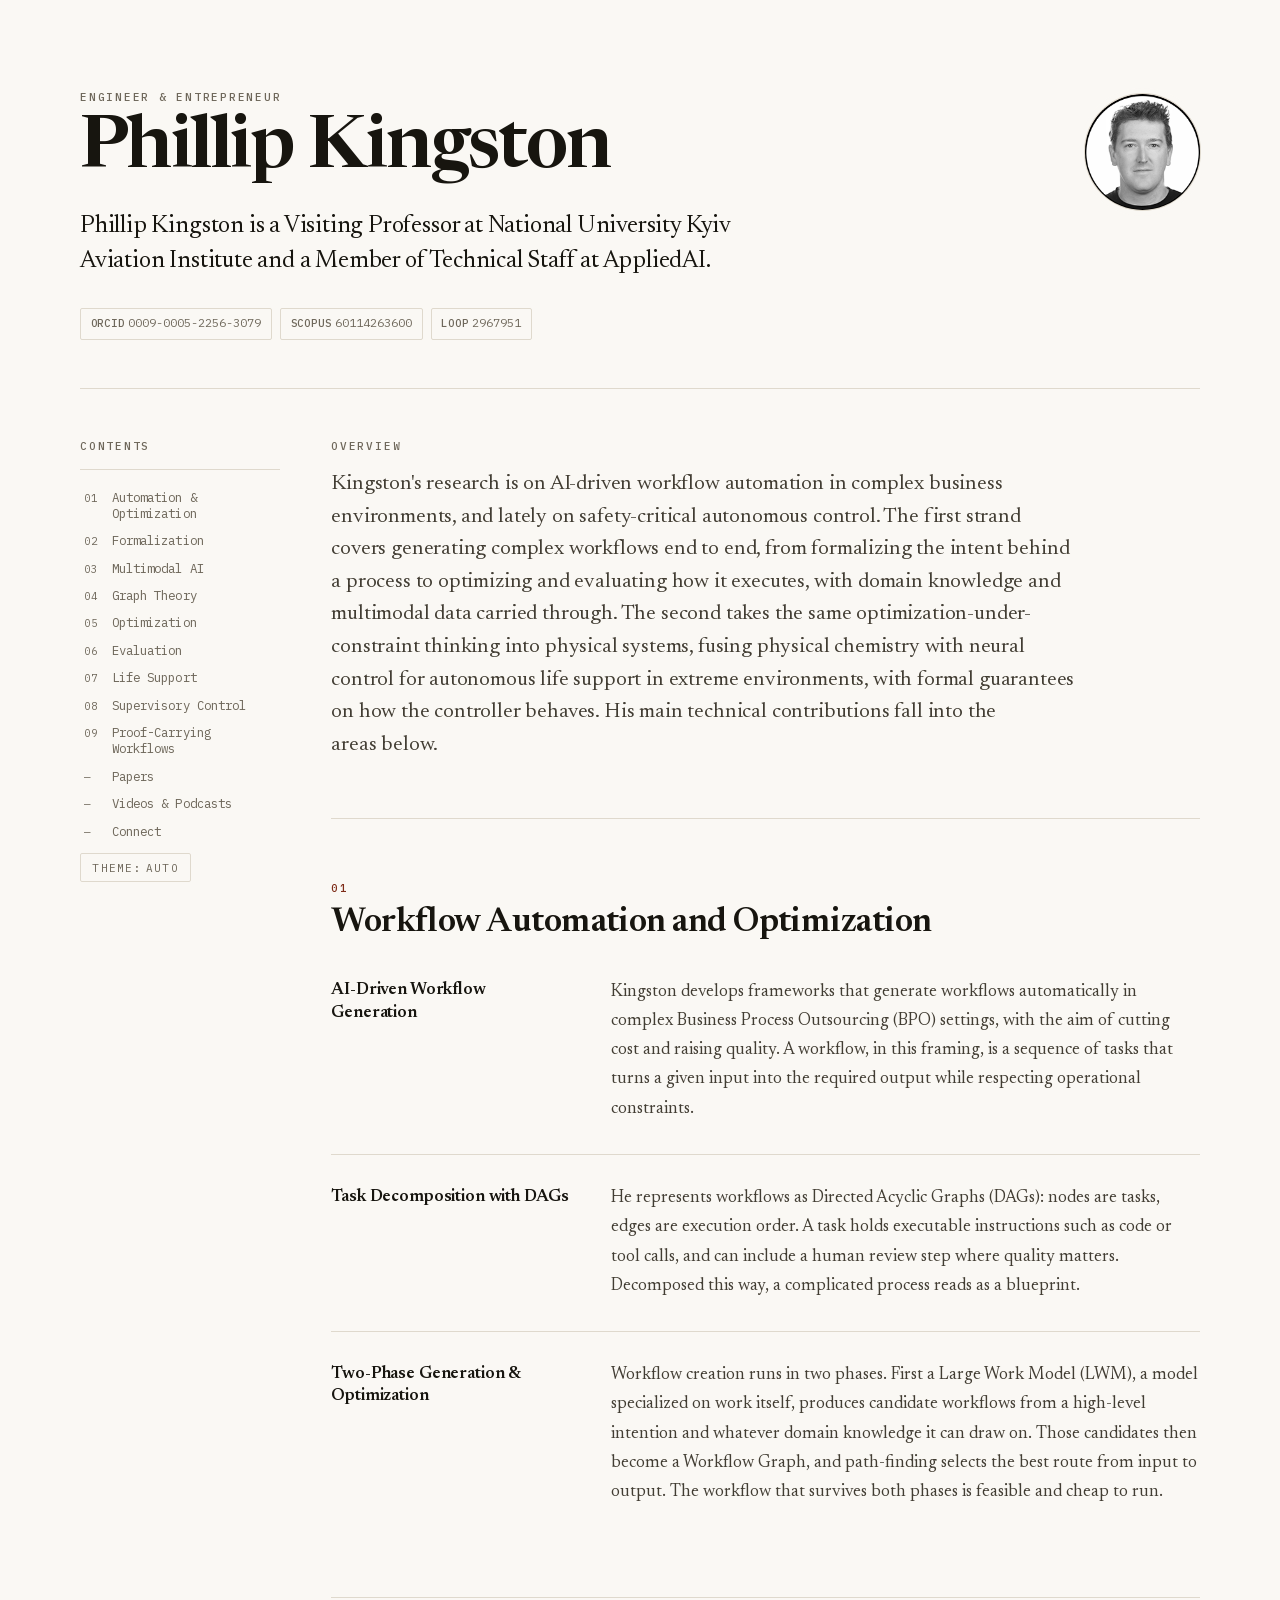
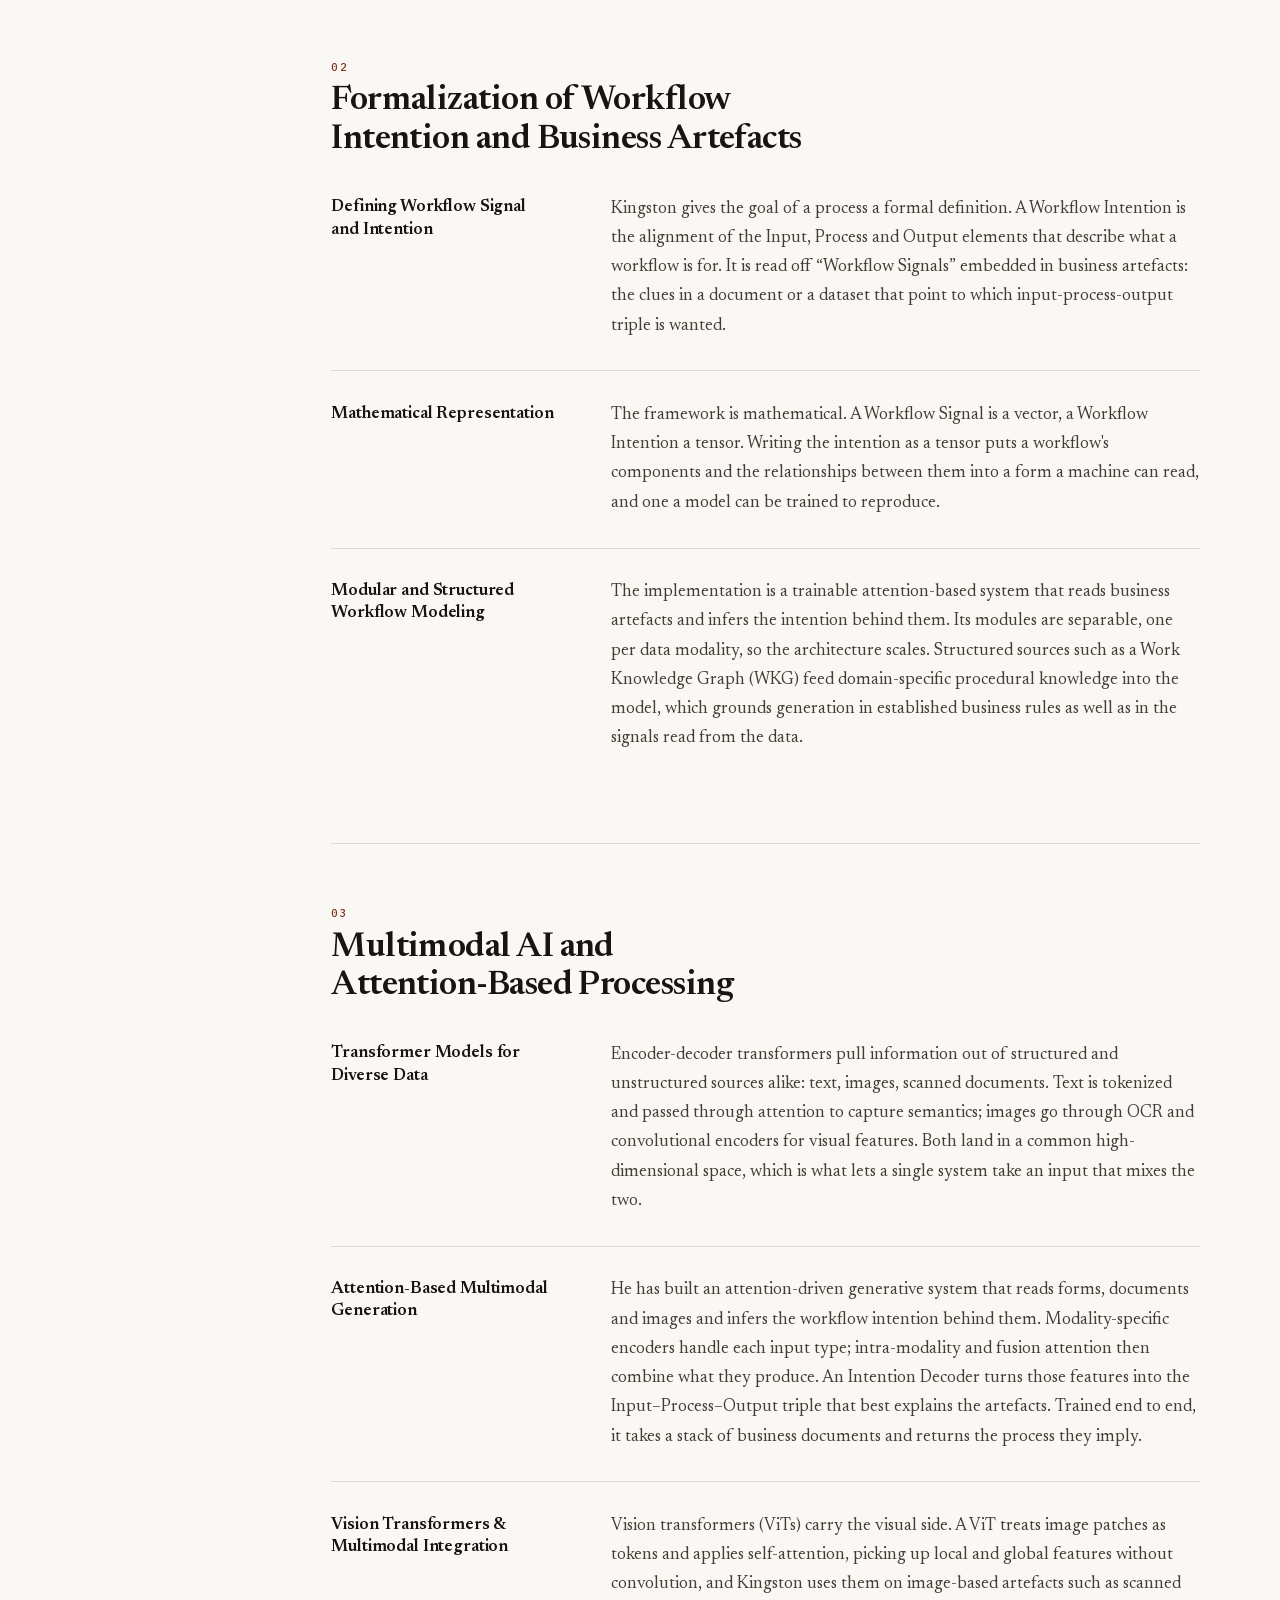
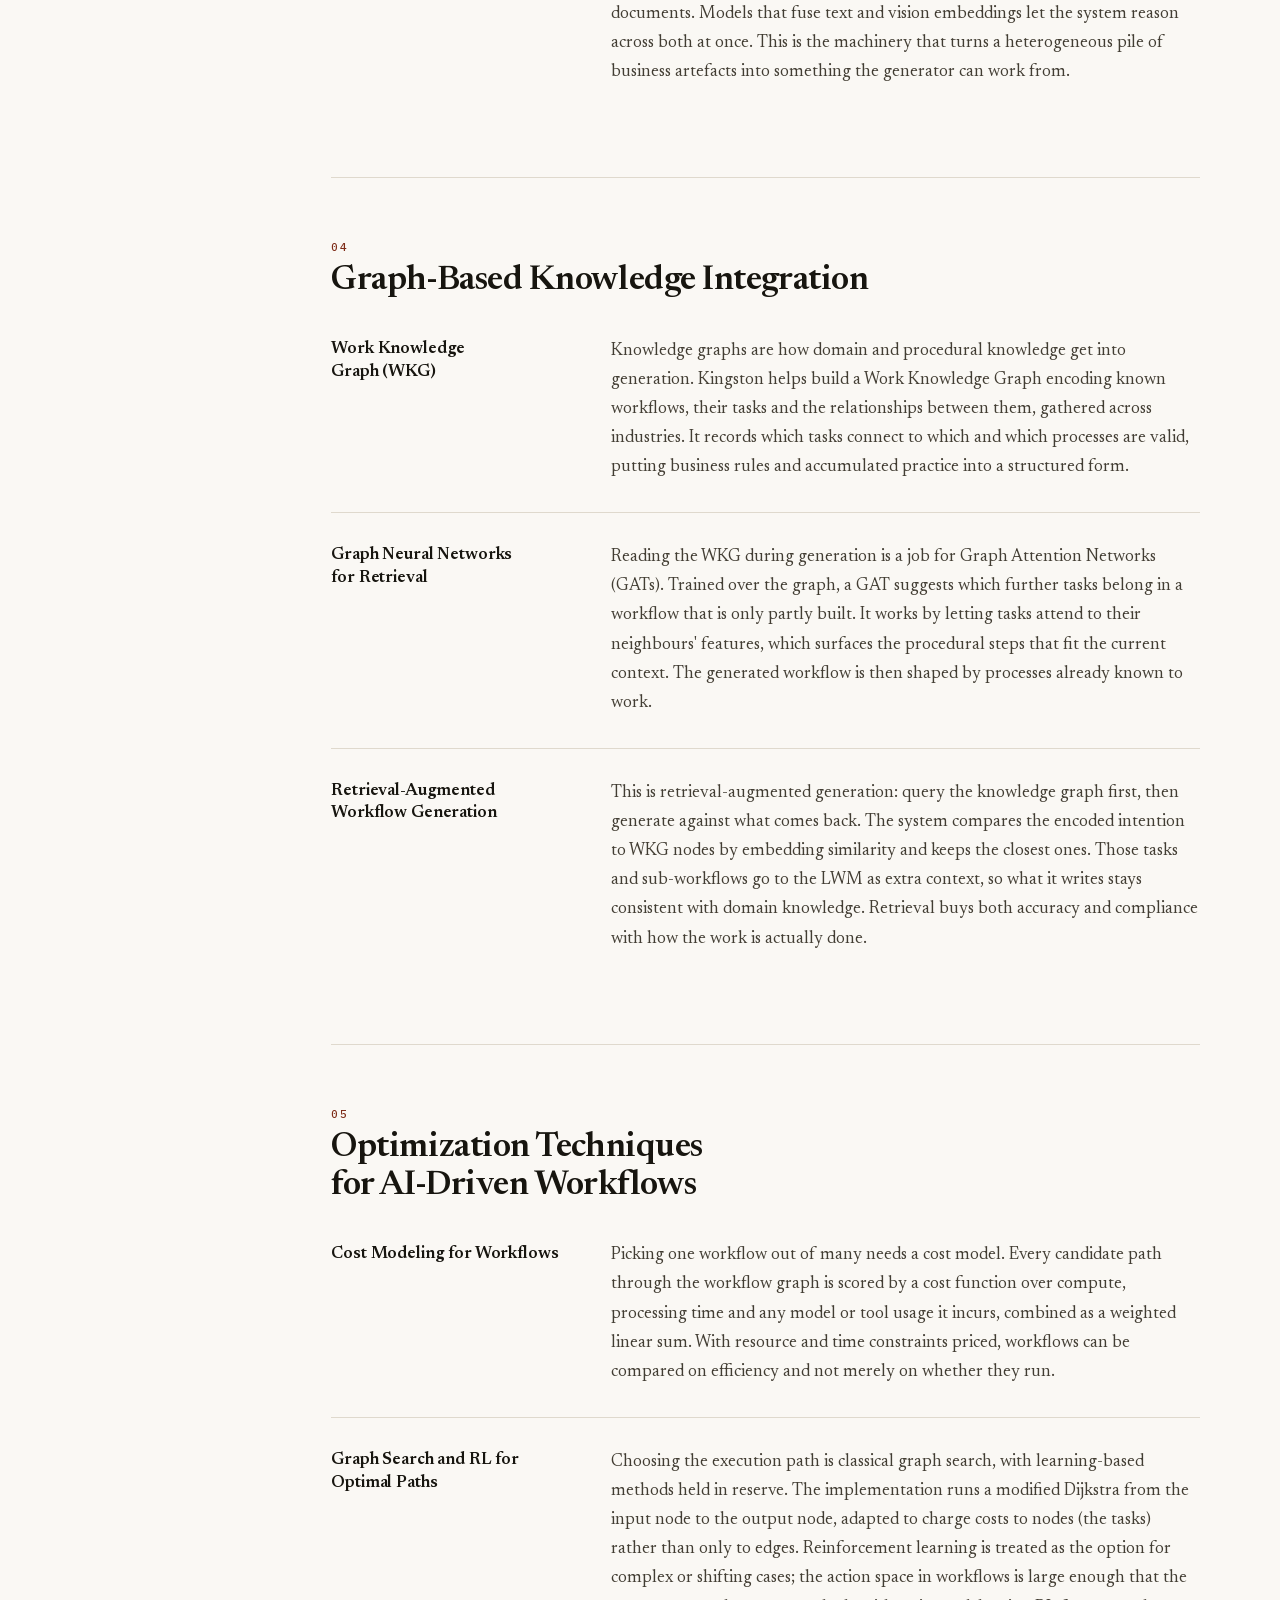
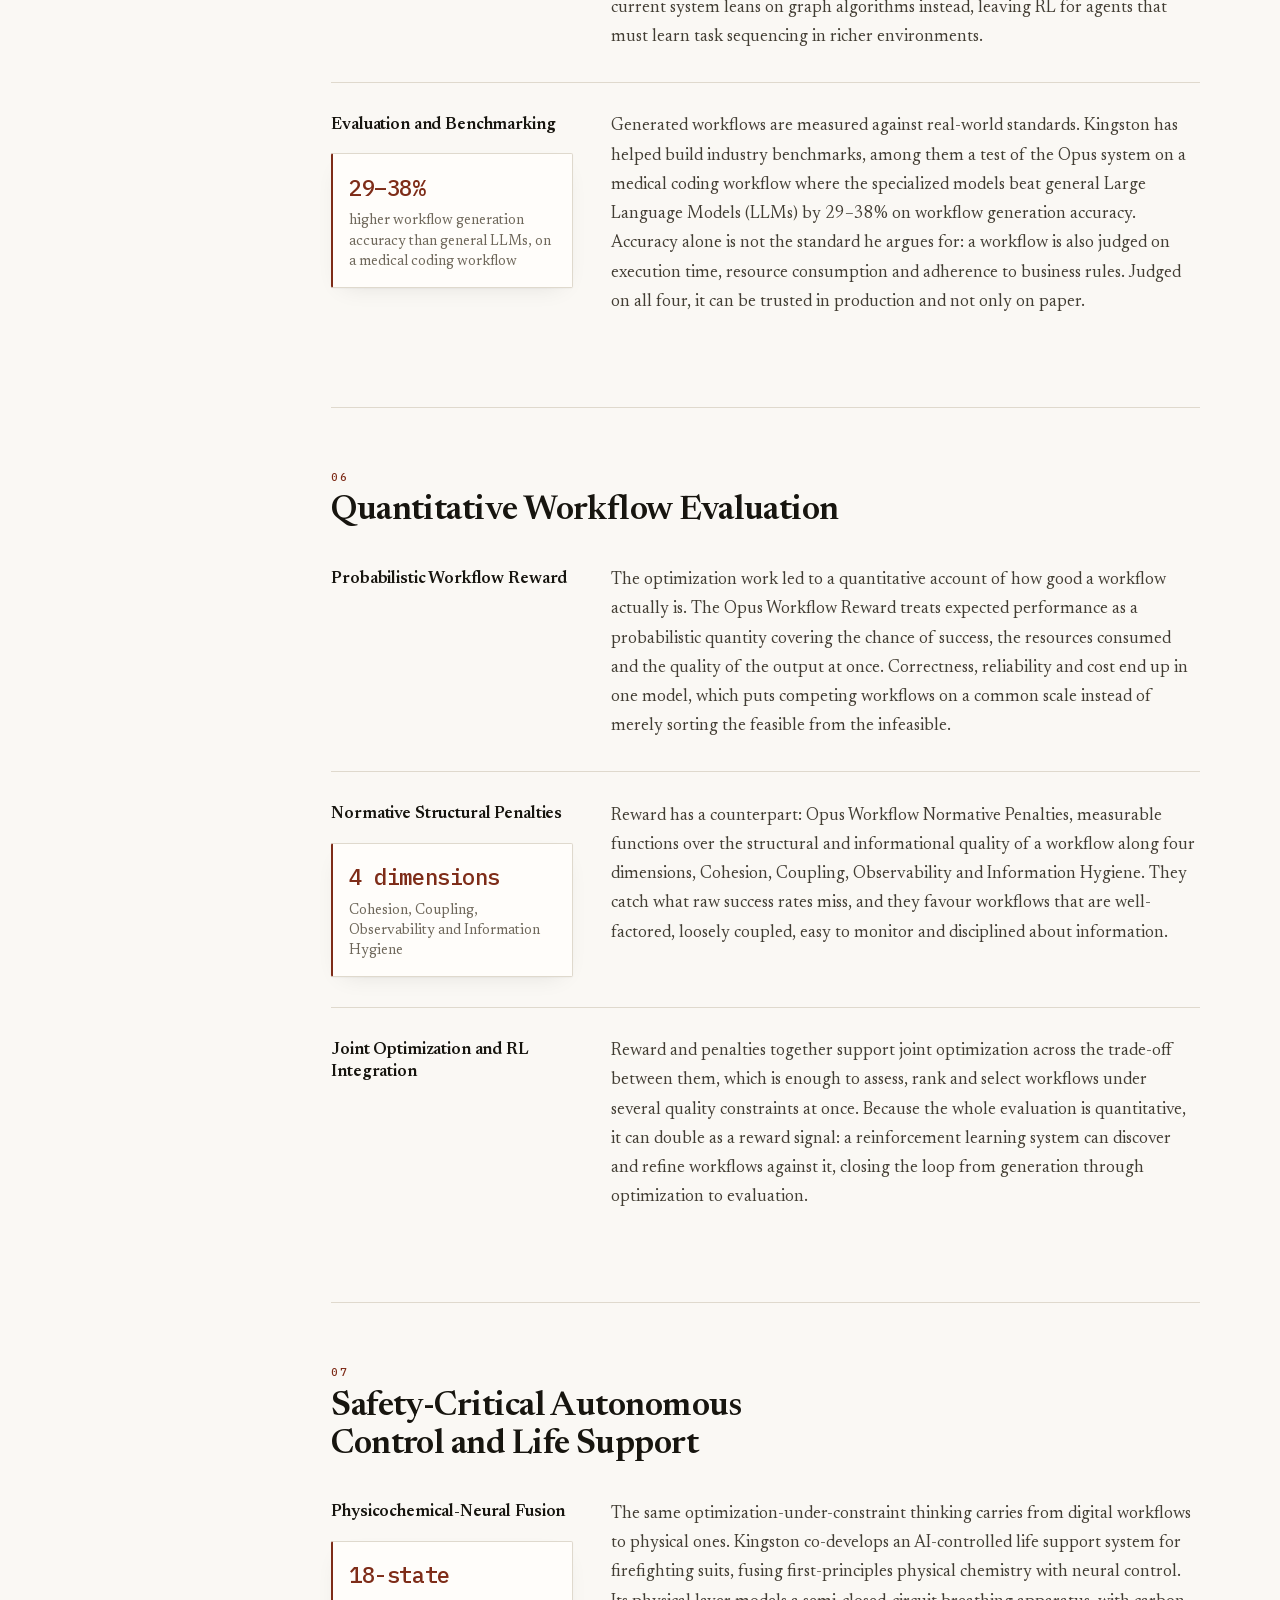
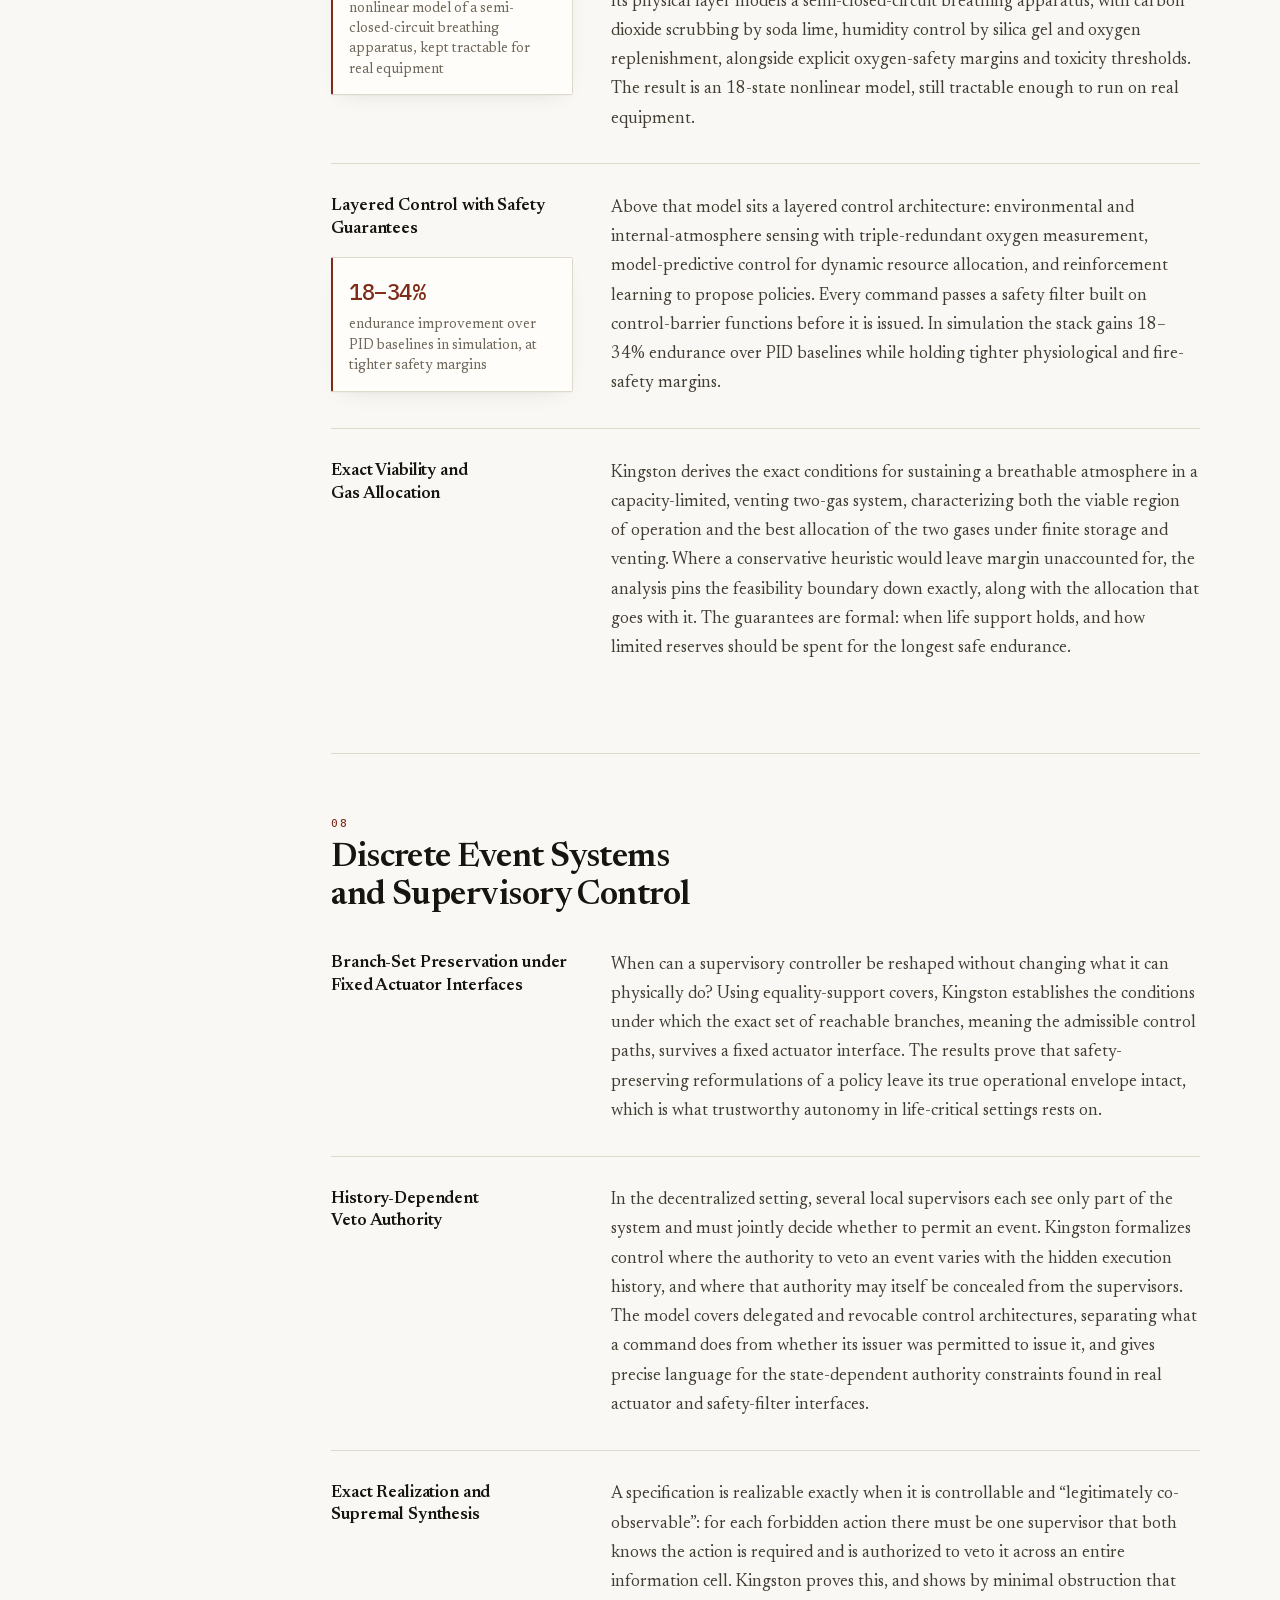
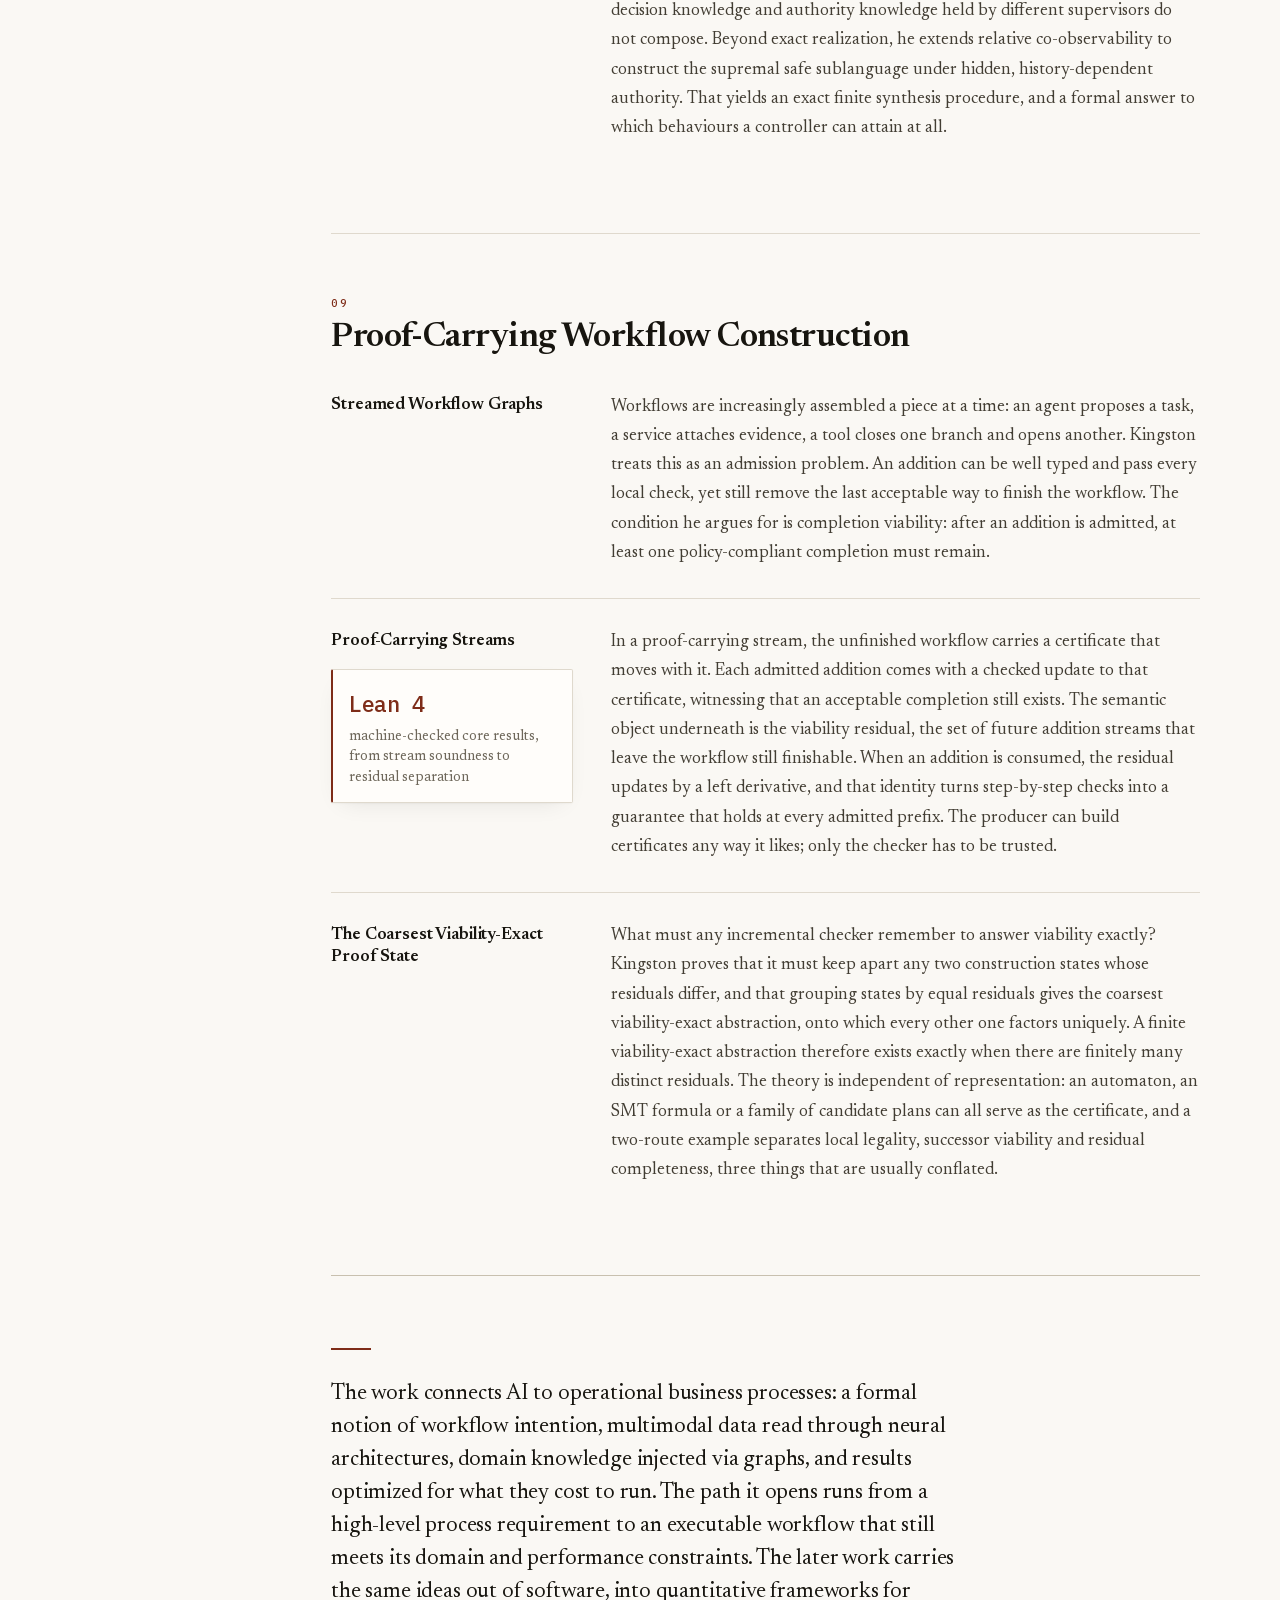
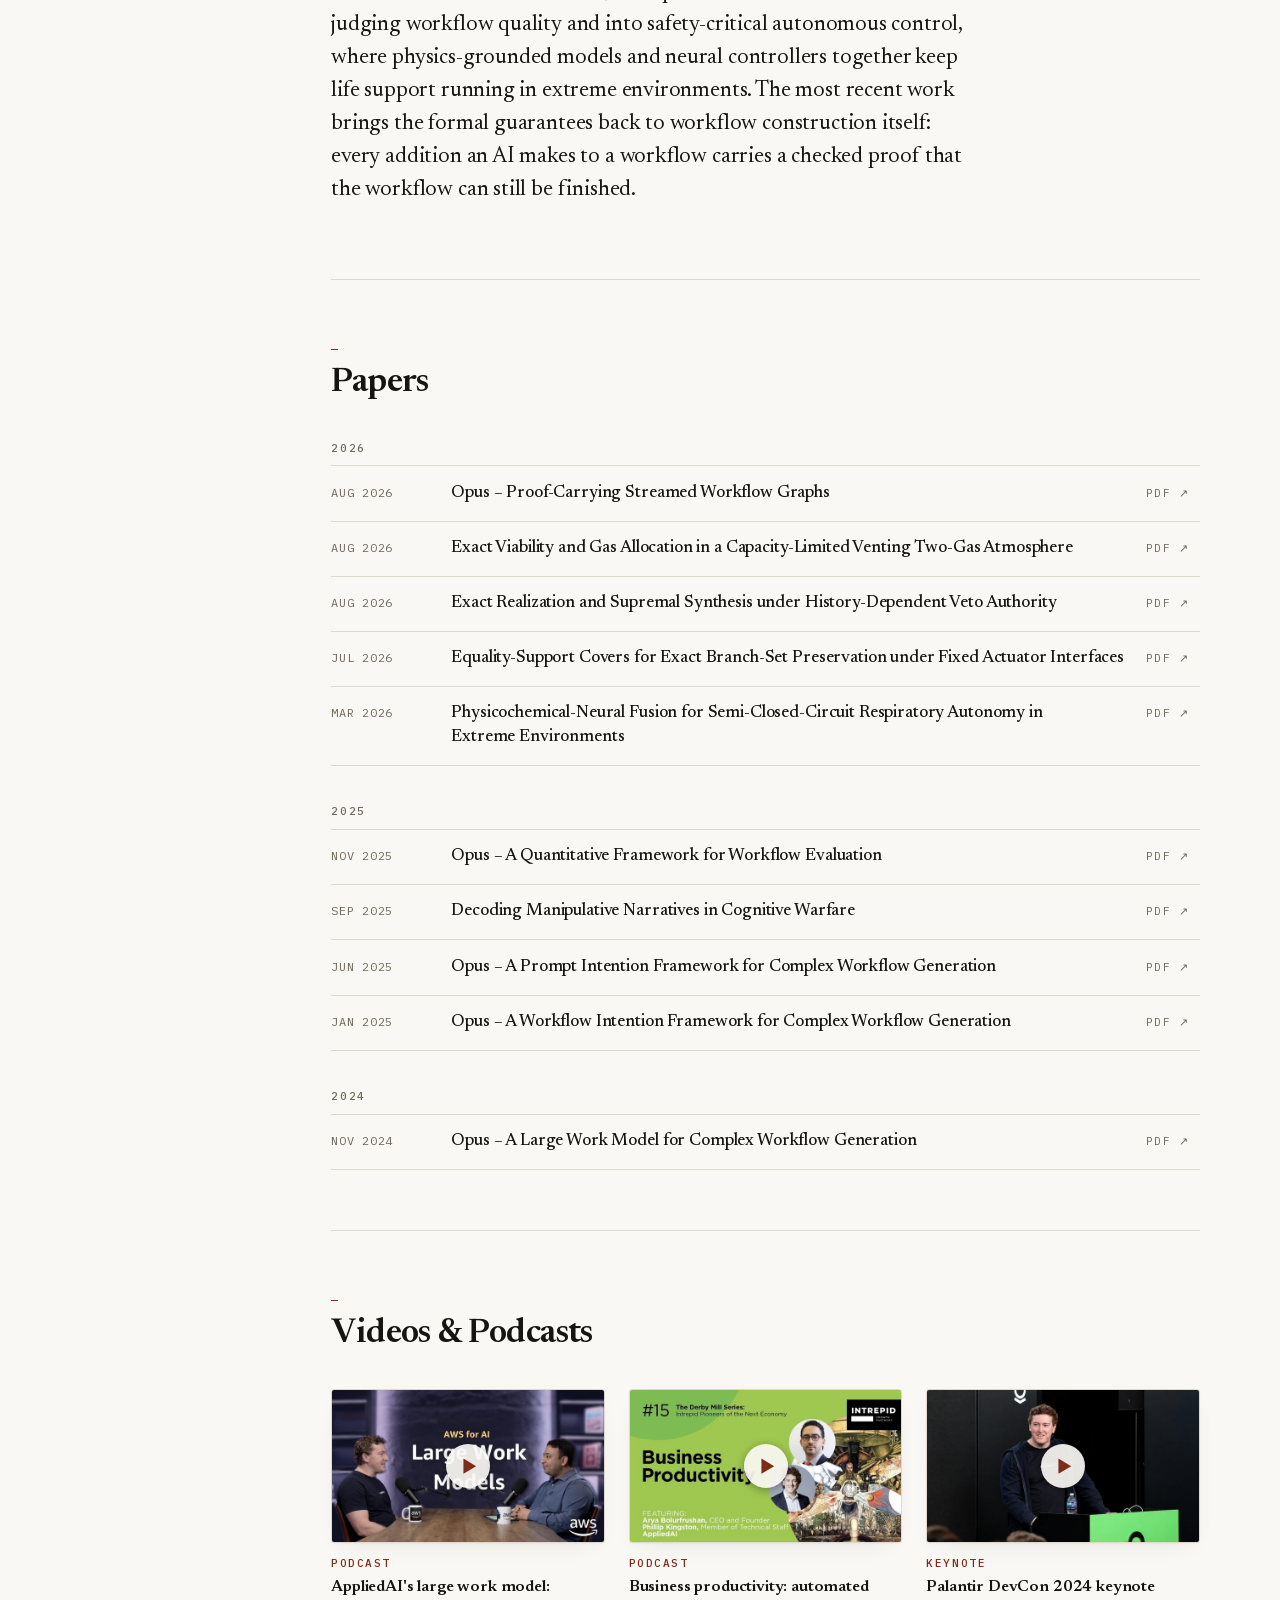
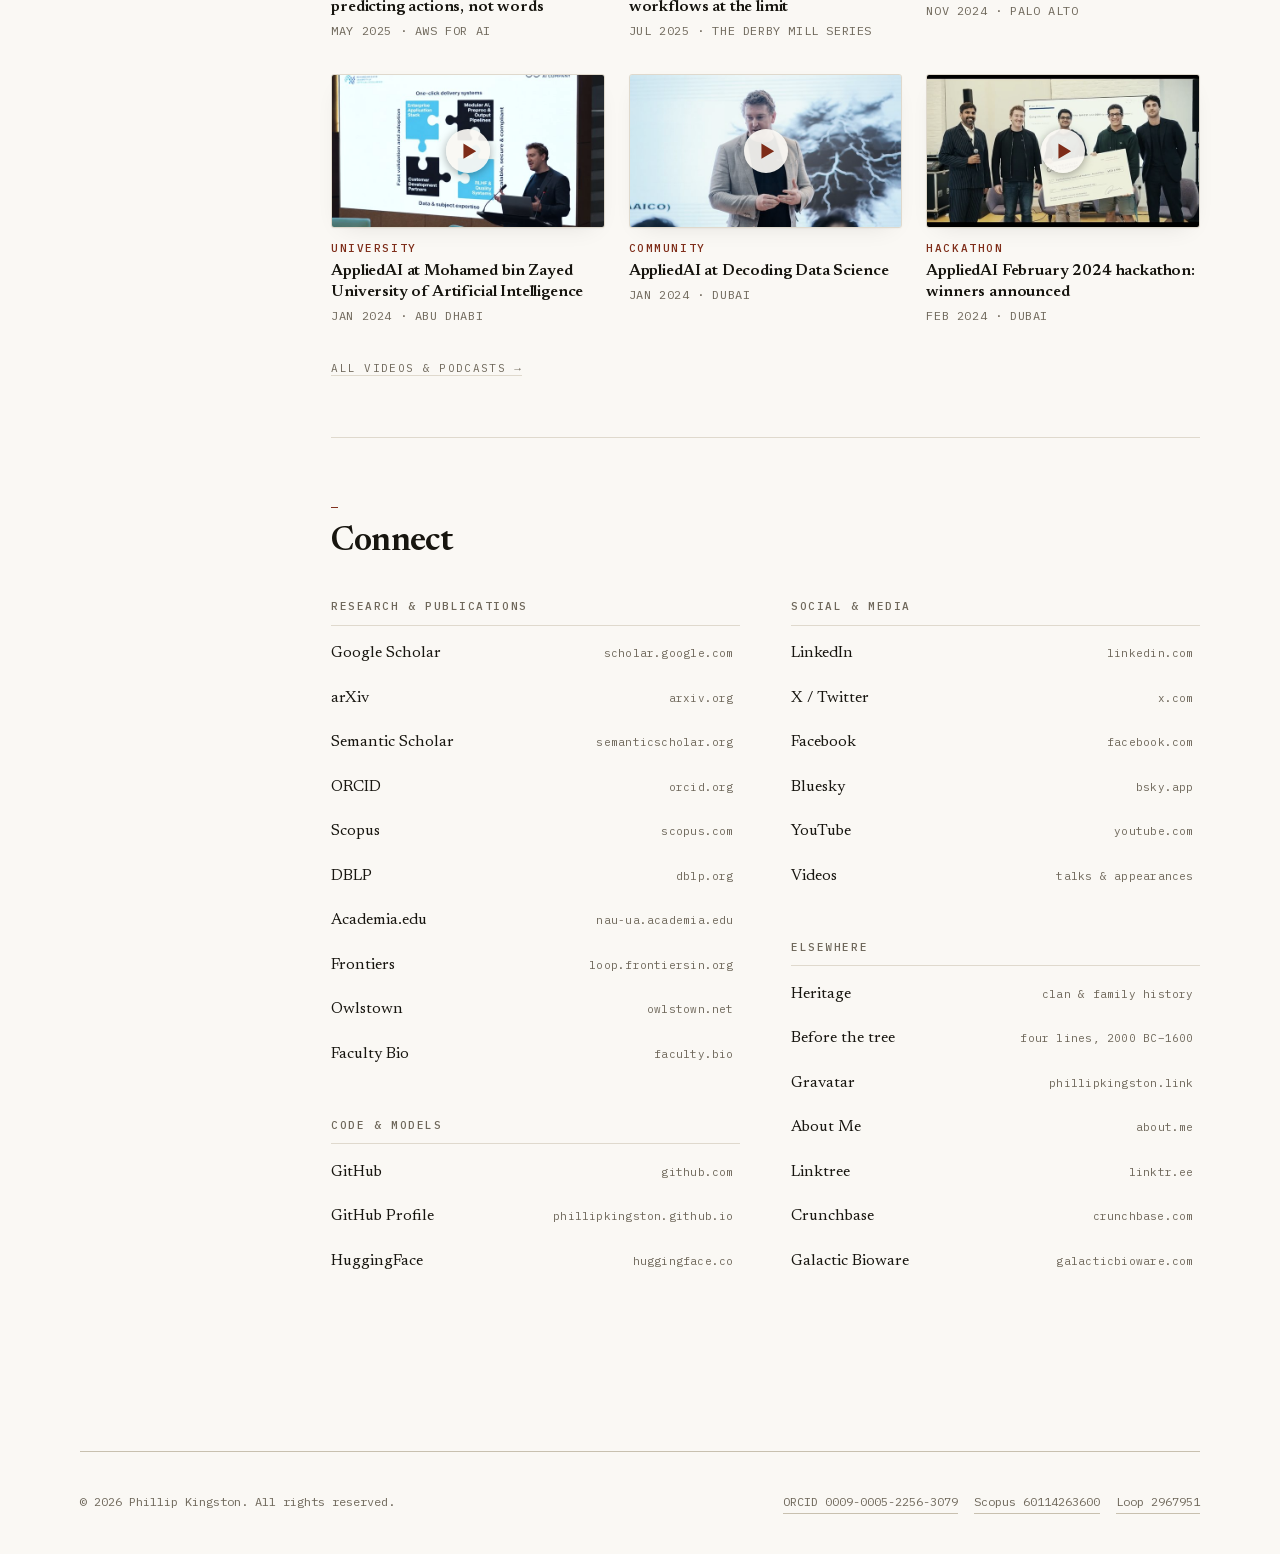
==== index.html @ 035c0b83 "New videos block" ====
<!DOCTYPE html>
<html lang="en">
<head>
    <meta charset="UTF-8">
    <meta name="viewport" content="width=device-width, initial-scale=1.0">

    <title>Phillip Kingston - Engineer &amp; Entrepreneur</title>
    <meta name="description" content="Phillip Kingston is a British Australian entrepreneur and engineer that has spent twenty years in tech as a founder, CEO and CTO across financial services, cybersecurity, artificial intelligence, and deep tech industries. Companies founded include Sargon, GrowthOps, Galactic Bioware and Trimantium">
    <meta name="keywords" content="Phillip Kingston, Phil Kingston, AppliedAI, Opus, Machine Learning, National University Kyiv Aviation Institute, Sargon, Trimantium, GrowthOps">
    <meta name="author" content="Phillip Kingston">
    <meta name="robots" content="index, follow">
    <meta name="color-scheme" content="light dark">
    <meta name="theme-color" content="#faf8f4" media="(prefers-color-scheme: light)">
    <meta name="theme-color" content="#12110f" media="(prefers-color-scheme: dark)">

    <meta property="og:type" content="website">
    <meta property="og:locale" content="en_GB">
    <meta property="og:title" content="Phillip Kingston - Engineer &amp; Entrepreneur">
    <meta property="og:description" content="Phillip Kingston is a British Australian entrepreneur and engineer that has spent twenty years in tech as a founder, CEO and CTO across financial services, cybersecurity, artificial intelligence, and deep tech industries. Companies founded include Sargon, GrowthOps, Galactic Bioware and Trimantium">
    <meta property="og:image" content="https://www.phillipkingston.com/img/og-Meta-Image-1200x630.png">
    <meta property="og:image:width" content="1200">
    <meta property="og:image:height" content="630">
    <meta property="og:image:alt" content="Phillip Kingston - Engineer and Entrepreneur">
    <meta property="og:url" content="https://www.phillipkingston.com/">
    <meta property="og:site_name" content="Phillip Kingston - Engineer &amp; Entrepreneur">
    <meta name="twitter:card" content="summary_large_image">
    <meta name="twitter:title" content="Phillip Kingston - Engineer &amp; Entrepreneur">
    <meta name="twitter:description" content="Phillip Kingston is a British Australian entrepreneur and engineer that has spent twenty years in tech as a founder, CEO and CTO across financial services, cybersecurity, artificial intelligence, and deep tech industries. Companies founded include Sargon, GrowthOps, Galactic Bioware and Trimantium">
    <meta name="twitter:image" content="https://www.phillipkingston.com/img/Twitter-Image-1200x630.png">
    <meta name="twitter:image:alt" content="Phillip Kingston - Engineer and Entrepreneur">
    <meta name="twitter:site" content="@phillipkingston">
    <meta name="twitter:creator" content="@phillipkingston">

    <link rel="icon" href="/img/phillipkingston.ico" type="image/x-icon">
    <link rel="apple-touch-icon" href="/img/Apple-Touch-180x180.png">
    <link rel="canonical" href="https://www.phillipkingston.com/">
    <link rel="preload" href="/fonts/newsreader-latin-var.woff2" as="font" type="font/woff2" crossorigin>
    <link rel="preload" href="/fonts/ibm-plex-mono-500-latin.woff2" as="font" type="font/woff2" crossorigin>
    <link rel="stylesheet" href="/css/styles110920261.css">

    <script>
    /* Apply the stored theme before first paint to avoid a flash. */
    try {
        var t = localStorage.getItem("theme");
        if (t === "light" || t === "dark") document.documentElement.dataset.theme = t;
    } catch (e) {}
    </script>

    <script async src="https://www.googletagmanager.com/gtag/js?id=G-1MK66YC5XJ"></script>
    <script>
    window.dataLayer = window.dataLayer || [];
    function gtag(){dataLayer.push(arguments);}
    gtag('js', new Date());

    gtag('config', 'G-1MK66YC5XJ');
    </script>
</head>
<body>
    <a class="skip" href="#main">Skip to content</a>
    <div class="progress" aria-hidden="true"><i></i></div>

    <div class="shell">
        <header class="masthead">
            <div class="masthead__grid">
                <div class="masthead__text">
                    <p class="eyebrow">Engineer &amp; Entrepreneur</p>
                    <h1>Phillip Kingston</h1>
                    <p class="lede">Phillip Kingston is a Visiting Professor at National University Kyiv Aviation Institute and a Member of Technical Staff at AppliedAI.</p>
                    <ul class="ids">
                        <li><a href="https://orcid.org/0009-0005-2256-3079" target="_blank" rel="noopener"><b>ORCID</b> 0009-0005-2256-3079</a></li>
                        <li><a href="https://www.scopus.com/pages/authors/60114263600" target="_blank" rel="noopener"><b>Scopus</b> 60114263600</a></li>
                        <li><a href="https://loop.frontiersin.org/people/2967951/overview" target="_blank" rel="noopener"><b>Loop</b> 2967951</a></li>
                    </ul>
                </div>
                <figure class="portrait">
                    <img src="/img/Apple-Touch-180x180.png" width="180" height="180" alt="Portrait of Phillip Kingston">
                </figure>
            </div>
        </header>

        <div class="layout">
            <nav class="rail" aria-label="Contents">
                <p class="rail__title">Contents</p>
                <ol class="rail__list">
                    <li><a href="#automation"><span class="num">01</span> <span>Automation &amp; Optimization</span></a></li>
                    <li><a href="#formalization"><span class="num">02</span> <span>Formalization</span></a></li>
                    <li><a href="#multimodal"><span class="num">03</span> <span>Multimodal AI</span></a></li>
                    <li><a href="#knowledge-graphs"><span class="num">04</span> <span>Graph Theory</span></a></li>
                    <li><a href="#optimization"><span class="num">05</span> <span>Optimization</span></a></li>
                    <li><a href="#evaluation"><span class="num">06</span> <span>Evaluation</span></a></li>
                    <li><a href="#life-support"><span class="num">07</span> <span>Life Support</span></a></li>
                    <li><a href="#supervisory-control"><span class="num">08</span> <span>Supervisory Control</span></a></li>
                    <li><a href="#proof-carrying"><span class="num">09</span> <span>Proof-Carrying Workflows</span></a></li>
                    <li><a href="#papers"><span class="num">&#8212;</span> <span>Papers</span></a></li>
                    <li><a href="/videos/"><span class="num">&#8212;</span> <span>Videos &amp; Podcasts</span></a></li>
                    <li><a href="#connect"><span class="num">&#8212;</span> <span>Connect</span></a></li>
                </ol>
                <button class="theme" type="button" id="theme-toggle" hidden>
                    Theme: <span id="theme-label">Auto</span>
                </button>
            </nav>

            <main id="main">
                <section class="overview">
                    <p class="eyebrow">Overview</p>
                    <p class="lede lede--wide">Kingston&#39;s research is on AI-driven workflow automation in complex business environments, and lately on safety-critical autonomous control. The first strand covers generating complex workflows end to end, from formalizing the intent behind a process to optimizing and evaluating how it executes, with domain knowledge and multimodal data carried through. The second takes the same optimization-under-constraint thinking into physical systems, fusing physical chemistry with neural control for autonomous life support in extreme environments, with formal guarantees on how the controller behaves. His main technical contributions fall into the areas below.</p>
                </section>

                <section class="section" id="automation" aria-labelledby="automation-h">
                    <div class="section__head">
                        <p class="section__num">01</p>
                        <h2 id="automation-h">Workflow Automation and Optimization</h2>
                    </div>
                    <div class="claims">
                        <article class="claim">
                            <div class="claim__head"><h3>AI-Driven Workflow Generation</h3></div>
                            <div class="claim__body"><p>Kingston develops frameworks that generate workflows automatically in complex Business Process Outsourcing (BPO) settings, with the aim of cutting cost and raising quality. A workflow, in this framing, is a sequence of tasks that turns a given input into the required output while respecting operational constraints.</p></div>
                        </article>
                        <article class="claim">
                            <div class="claim__head"><h3>Task Decomposition with DAGs</h3></div>
                            <div class="claim__body"><p>He represents workflows as Directed Acyclic Graphs (DAGs): nodes are tasks, edges are execution order. A task holds executable instructions such as code or tool calls, and can include a human review step where quality matters. Decomposed this way, a complicated process reads as a blueprint.</p></div>
                        </article>
                        <article class="claim">
                            <div class="claim__head"><h3>Two-Phase Generation &amp; Optimization</h3></div>
                            <div class="claim__body"><p>Workflow creation runs in two phases. First a Large Work Model (LWM), a model specialized on work itself, produces candidate workflows from a high-level intention and whatever domain knowledge it can draw on. Those candidates then become a Workflow Graph, and path-finding selects the best route from input to output. The workflow that survives both phases is feasible and cheap to run.</p></div>
                        </article>
                    </div>
                </section>

                <section class="section" id="formalization" aria-labelledby="formalization-h">
                    <div class="section__head">
                        <p class="section__num">02</p>
                        <h2 id="formalization-h">Formalization of Workflow Intention and Business Artefacts</h2>
                    </div>
                    <div class="claims">
                        <article class="claim">
                            <div class="claim__head"><h3>Defining Workflow Signal and Intention</h3></div>
                            <div class="claim__body"><p>Kingston gives the goal of a process a formal definition. A Workflow Intention is the alignment of the Input, Process and Output elements that describe what a workflow is for. It is read off &#8220;Workflow Signals&#8221; embedded in business artefacts: the clues in a document or a dataset that point to which input-process-output triple is wanted.</p></div>
                        </article>
                        <article class="claim">
                            <div class="claim__head"><h3>Mathematical Representation</h3></div>
                            <div class="claim__body"><p>The framework is mathematical. A Workflow Signal is a vector, a Workflow Intention a tensor. Writing the intention as a tensor puts a workflow&#39;s components and the relationships between them into a form a machine can read, and one a model can be trained to reproduce.</p></div>
                        </article>
                        <article class="claim">
                            <div class="claim__head"><h3>Modular and Structured Workflow Modeling</h3></div>
                            <div class="claim__body"><p>The implementation is a trainable attention-based system that reads business artefacts and infers the intention behind them. Its modules are separable, one per data modality, so the architecture scales. Structured sources such as a Work Knowledge Graph (WKG) feed domain-specific procedural knowledge into the model, which grounds generation in established business rules as well as in the signals read from the data.</p></div>
                        </article>
                    </div>
                </section>

                <section class="section" id="multimodal" aria-labelledby="multimodal-h">
                    <div class="section__head">
                        <p class="section__num">03</p>
                        <h2 id="multimodal-h">Multimodal AI and Attention-Based Processing</h2>
                    </div>
                    <div class="claims">
                        <article class="claim">
                            <div class="claim__head"><h3>Transformer Models for Diverse Data</h3></div>
                            <div class="claim__body"><p>Encoder-decoder transformers pull information out of structured and unstructured sources alike: text, images, scanned documents. Text is tokenized and passed through attention to capture semantics; images go through OCR and convolutional encoders for visual features. Both land in a common high-dimensional space, which is what lets a single system take an input that mixes the two.</p></div>
                        </article>
                        <article class="claim">
                            <div class="claim__head"><h3>Attention-Based Multimodal Generation</h3></div>
                            <div class="claim__body"><p>He has built an attention-driven generative system that reads forms, documents and images and infers the workflow intention behind them. Modality-specific encoders handle each input type; intra-modality and fusion attention then combine what they produce. An Intention Decoder turns those features into the Input&#8211;Process&#8211;Output triple that best explains the artefacts. Trained end to end, it takes a stack of business documents and returns the process they imply.</p></div>
                        </article>
                        <article class="claim">
                            <div class="claim__head"><h3>Vision Transformers &amp; Multimodal Integration</h3></div>
                            <div class="claim__body"><p>Vision transformers (ViTs) carry the visual side. A ViT treats image patches as tokens and applies self-attention, picking up local and global features without convolution, and Kingston uses them on image-based artefacts such as scanned documents. Models that fuse text and vision embeddings let the system reason across both at once. This is the machinery that turns a heterogeneous pile of business artefacts into something the generator can work from.</p></div>
                        </article>
                    </div>
                </section>

                <section class="section" id="knowledge-graphs" aria-labelledby="knowledge-graphs-h">
                    <div class="section__head">
                        <p class="section__num">04</p>
                        <h2 id="knowledge-graphs-h">Graph-Based Knowledge Integration</h2>
                    </div>
                    <div class="claims">
                        <article class="claim">
                            <div class="claim__head"><h3>Work Knowledge Graph (WKG)</h3></div>
                            <div class="claim__body"><p>Knowledge graphs are how domain and procedural knowledge get into generation. Kingston helps build a Work Knowledge Graph encoding known workflows, their tasks and the relationships between them, gathered across industries. It records which tasks connect to which and which processes are valid, putting business rules and accumulated practice into a structured form.</p></div>
                        </article>
                        <article class="claim">
                            <div class="claim__head"><h3>Graph Neural Networks for Retrieval</h3></div>
                            <div class="claim__body"><p>Reading the WKG during generation is a job for Graph Attention Networks (GATs). Trained over the graph, a GAT suggests which further tasks belong in a workflow that is only partly built. It works by letting tasks attend to their neighbours&#39; features, which surfaces the procedural steps that fit the current context. The generated workflow is then shaped by processes already known to work.</p></div>
                        </article>
                        <article class="claim">
                            <div class="claim__head"><h3>Retrieval-Augmented Workflow Generation</h3></div>
                            <div class="claim__body"><p>This is retrieval-augmented generation: query the knowledge graph first, then generate against what comes back. The system compares the encoded intention to WKG nodes by embedding similarity and keeps the closest ones. Those tasks and sub-workflows go to the LWM as extra context, so what it writes stays consistent with domain knowledge. Retrieval buys both accuracy and compliance with how the work is actually done.</p></div>
                        </article>
                    </div>
                </section>

                <section class="section" id="optimization" aria-labelledby="optimization-h">
                    <div class="section__head">
                        <p class="section__num">05</p>
                        <h2 id="optimization-h">Optimization Techniques for AI-Driven Workflows</h2>
                    </div>
                    <div class="claims">
                        <article class="claim">
                            <div class="claim__head"><h3>Cost Modeling for Workflows</h3></div>
                            <div class="claim__body"><p>Picking one workflow out of many needs a cost model. Every candidate path through the workflow graph is scored by a cost function over compute, processing time and any model or tool usage it incurs, combined as a weighted linear sum. With resource and time constraints priced, workflows can be compared on efficiency and not merely on whether they run.</p></div>
                        </article>
                        <article class="claim">
                            <div class="claim__head"><h3>Graph Search and RL for Optimal Paths</h3></div>
                            <div class="claim__body"><p>Choosing the execution path is classical graph search, with learning-based methods held in reserve. The implementation runs a modified Dijkstra from the input node to the output node, adapted to charge costs to nodes (the tasks) rather than only to edges. Reinforcement learning is treated as the option for complex or shifting cases; the action space in workflows is large enough that the current system leans on graph algorithms instead, leaving RL for agents that must learn task sequencing in richer environments.</p></div>
                        </article>
                        <article class="claim">
                            <div class="claim__head">
                                <h3>Evaluation and Benchmarking</h3>
                                <p class="stat">
                                    <span class="stat__fig">29&#8211;38%</span>
                                    <span class="stat__label">higher workflow generation accuracy than general LLMs, on a medical coding workflow</span>
                                </p>
                            </div>
                            <div class="claim__body"><p>Generated workflows are measured against real-world standards. Kingston has helped build industry benchmarks, among them a test of the Opus system on a medical coding workflow where the specialized models beat general Large Language Models (LLMs) by 29&#8211;38% on workflow generation accuracy. Accuracy alone is not the standard he argues for: a workflow is also judged on execution time, resource consumption and adherence to business rules. Judged on all four, it can be trusted in production and not only on paper.</p></div>
                        </article>
                    </div>
                </section>

                <section class="section" id="evaluation" aria-labelledby="evaluation-h">
                    <div class="section__head">
                        <p class="section__num">06</p>
                        <h2 id="evaluation-h">Quantitative Workflow Evaluation</h2>
                    </div>
                    <div class="claims">
                        <article class="claim">
                            <div class="claim__head"><h3>Probabilistic Workflow Reward</h3></div>
                            <div class="claim__body"><p>The optimization work led to a quantitative account of how good a workflow actually is. The Opus Workflow Reward treats expected performance as a probabilistic quantity covering the chance of success, the resources consumed and the quality of the output at once. Correctness, reliability and cost end up in one model, which puts competing workflows on a common scale instead of merely sorting the feasible from the infeasible.</p></div>
                        </article>
                        <article class="claim">
                            <div class="claim__head">
                                <h3>Normative Structural Penalties</h3>
                                <p class="stat">
                                    <span class="stat__fig">4 dimensions</span>
                                    <span class="stat__label">Cohesion, Coupling, Observability and Information Hygiene</span>
                                </p>
                            </div>
                            <div class="claim__body"><p>Reward has a counterpart: Opus Workflow Normative Penalties, measurable functions over the structural and informational quality of a workflow along four dimensions, Cohesion, Coupling, Observability and Information Hygiene. They catch what raw success rates miss, and they favour workflows that are well-factored, loosely coupled, easy to monitor and disciplined about information.</p></div>
                        </article>
                        <article class="claim">
                            <div class="claim__head"><h3>Joint Optimization and RL Integration</h3></div>
                            <div class="claim__body"><p>Reward and penalties together support joint optimization across the trade-off between them, which is enough to assess, rank and select workflows under several quality constraints at once. Because the whole evaluation is quantitative, it can double as a reward signal: a reinforcement learning system can discover and refine workflows against it, closing the loop from generation through optimization to evaluation.</p></div>
                        </article>
                    </div>
                </section>

                <section class="section" id="life-support" aria-labelledby="life-support-h">
                    <div class="section__head">
                        <p class="section__num">07</p>
                        <h2 id="life-support-h">Safety-Critical Autonomous Control and Life Support</h2>
                    </div>
                    <div class="claims">
                        <article class="claim">
                            <div class="claim__head">
                                <h3>Physicochemical-Neural Fusion</h3>
                                <p class="stat">
                                    <span class="stat__fig">18-state</span>
                                    <span class="stat__label">nonlinear model of a semi-closed-circuit breathing apparatus, kept tractable for real equipment</span>
                                </p>
                            </div>
                            <div class="claim__body"><p>The same optimization-under-constraint thinking carries from digital workflows to physical ones. Kingston co-develops an AI-controlled life support system for firefighting suits, fusing first-principles physical chemistry with neural control. Its physical layer models a semi-closed-circuit breathing apparatus, with carbon dioxide scrubbing by soda lime, humidity control by silica gel and oxygen replenishment, alongside explicit oxygen-safety margins and toxicity thresholds. The result is an 18-state nonlinear model, still tractable enough to run on real equipment.</p></div>
                        </article>
                        <article class="claim">
                            <div class="claim__head">
                                <h3>Layered Control with Safety Guarantees</h3>
                                <p class="stat">
                                    <span class="stat__fig">18&#8211;34%</span>
                                    <span class="stat__label">endurance improvement over PID baselines in simulation, at tighter safety margins</span>
                                </p>
                            </div>
                            <div class="claim__body"><p>Above that model sits a layered control architecture: environmental and internal-atmosphere sensing with triple-redundant oxygen measurement, model-predictive control for dynamic resource allocation, and reinforcement learning to propose policies. Every command passes a safety filter built on control-barrier functions before it is issued. In simulation the stack gains 18&#8211;34% endurance over PID baselines while holding tighter physiological and fire-safety margins.</p></div>
                        </article>
                        <article class="claim">
                            <div class="claim__head"><h3>Exact Viability and Gas Allocation</h3></div>
                            <div class="claim__body"><p>Kingston derives the exact conditions for sustaining a breathable atmosphere in a capacity-limited, venting two-gas system, characterizing both the viable region of operation and the best allocation of the two gases under finite storage and venting. Where a conservative heuristic would leave margin unaccounted for, the analysis pins the feasibility boundary down exactly, along with the allocation that goes with it. The guarantees are formal: when life support holds, and how limited reserves should be spent for the longest safe endurance.</p></div>
                        </article>
                    </div>
                </section>

                <section class="section" id="supervisory-control" aria-labelledby="supervisory-control-h">
                    <div class="section__head">
                        <p class="section__num">08</p>
                        <h2 id="supervisory-control-h">Discrete Event Systems and Supervisory Control</h2>
                    </div>
                    <div class="claims">
                        <article class="claim">
                            <div class="claim__head"><h3>Branch-Set Preservation under Fixed Actuator Interfaces</h3></div>
                            <div class="claim__body"><p>When can a supervisory controller be reshaped without changing what it can physically do? Using equality-support covers, Kingston establishes the conditions under which the exact set of reachable branches, meaning the admissible control paths, survives a fixed actuator interface. The results prove that safety-preserving reformulations of a policy leave its true operational envelope intact, which is what trustworthy autonomy in life-critical settings rests on.</p></div>
                        </article>
                        <article class="claim">
                            <div class="claim__head"><h3>History-Dependent Veto Authority</h3></div>
                            <div class="claim__body"><p>In the decentralized setting, several local supervisors each see only part of the system and must jointly decide whether to permit an event. Kingston formalizes control where the authority to veto an event varies with the hidden execution history, and where that authority may itself be concealed from the supervisors. The model covers delegated and revocable control architectures, separating what a command does from whether its issuer was permitted to issue it, and gives precise language for the state-dependent authority constraints found in real actuator and safety-filter interfaces.</p></div>
                        </article>
                        <article class="claim">
                            <div class="claim__head"><h3>Exact Realization and Supremal Synthesis</h3></div>
                            <div class="claim__body"><p>A specification is realizable exactly when it is controllable and &#8220;legitimately co-observable&#8221;: for each forbidden action there must be one supervisor that both knows the action is required and is authorized to veto it across an entire information cell. Kingston proves this, and shows by minimal obstruction that decision knowledge and authority knowledge held by different supervisors do not compose. Beyond exact realization, he extends relative co-observability to construct the supremal safe sublanguage under hidden, history-dependent authority. That yields an exact finite synthesis procedure, and a formal answer to which behaviours a controller can attain at all.</p></div>
                        </article>
                    </div>
                </section>

                <section class="section" id="proof-carrying" aria-labelledby="proof-carrying-h">
                    <div class="section__head">
                        <p class="section__num">09</p>
                        <h2 id="proof-carrying-h">Proof-Carrying Workflow Construction</h2>
                    </div>
                    <div class="claims">
                        <article class="claim">
                            <div class="claim__head"><h3>Streamed Workflow Graphs</h3></div>
                            <div class="claim__body"><p>Workflows are increasingly assembled a piece at a time: an agent proposes a task, a service attaches evidence, a tool closes one branch and opens another. Kingston treats this as an admission problem. An addition can be well typed and pass every local check, yet still remove the last acceptable way to finish the workflow. The condition he argues for is completion viability: after an addition is admitted, at least one policy-compliant completion must remain.</p></div>
                        </article>
                        <article class="claim">
                            <div class="claim__head">
                                <h3>Proof-Carrying Streams</h3>
                                <p class="stat">
                                    <span class="stat__fig">Lean 4</span>
                                    <span class="stat__label">machine-checked core results, from stream soundness to residual separation</span>
                                </p>
                            </div>
                            <div class="claim__body"><p>In a proof-carrying stream, the unfinished workflow carries a certificate that moves with it. Each admitted addition comes with a checked update to that certificate, witnessing that an acceptable completion still exists. The semantic object underneath is the viability residual, the set of future addition streams that leave the workflow still finishable. When an addition is consumed, the residual updates by a left derivative, and that identity turns step-by-step checks into a guarantee that holds at every admitted prefix. The producer can build certificates any way it likes; only the checker has to be trusted.</p></div>
                        </article>
                        <article class="claim">
                            <div class="claim__head"><h3>The Coarsest Viability-Exact Proof State</h3></div>
                            <div class="claim__body"><p>What must any incremental checker remember to answer viability exactly? Kingston proves that it must keep apart any two construction states whose residuals differ, and that grouping states by equal residuals gives the coarsest viability-exact abstraction, onto which every other one factors uniquely. A finite viability-exact abstraction therefore exists exactly when there are finitely many distinct residuals. The theory is independent of representation: an automaton, an SMT formula or a family of candidate plans can all serve as the certificate, and a two-route example separates local legality, successor viability and residual completeness, three things that are usually conflated.</p></div>
                        </article>
                    </div>
                </section>

                <section class="coda">
                    <p>The work connects AI to operational business processes: a formal notion of workflow intention, multimodal data read through neural architectures, domain knowledge injected via graphs, and results optimized for what they cost to run. The path it opens runs from a high-level process requirement to an executable workflow that still meets its domain and performance constraints. The later work carries the same ideas out of software, into quantitative frameworks for judging workflow quality and into safety-critical autonomous control, where physics-grounded models and neural controllers together keep life support running in extreme environments. The most recent work brings the formal guarantees back to workflow construction itself: every addition an AI makes to a workflow carries a checked proof that the workflow can still be finished.</p>
                </section>

                <section class="section" id="papers" aria-labelledby="papers-h">
                    <div class="section__head">
                        <p class="section__num">&#8212;</p>
                        <h2 id="papers-h">Papers</h2>
                    </div>

                    <h3 class="papers__year">2026</h3>
                    <ul class="papers">
                        <li class="paper"><a href="/pdf/Opus-Proof-Carrying-Streamed-Workflow-Graphs.pdf" target="_blank" rel="noopener">
                            <time class="paper__date" datetime="2026-08">Aug 2026</time>
                            <span class="paper__title">Opus &#8211; Proof-Carrying Streamed Workflow Graphs</span>
                            <span class="paper__cta">PDF &#8599;</span>
                        </a></li>
                        <li class="paper"><a href="/pdf/Exact-Viability-and-Gas-Allocation-in-a-Capacity-Limited-Venting-Two-Gas-Atmosphere.pdf" target="_blank" rel="noopener">
                            <time class="paper__date" datetime="2026-08">Aug 2026</time>
                            <span class="paper__title">Exact Viability and Gas Allocation in a Capacity-Limited Venting Two-Gas Atmosphere</span>
                            <span class="paper__cta">PDF &#8599;</span>
                        </a></li>
                        <li class="paper"><a href="/pdf/Exact-Realization-and-Supremal-Synthesis-under-History-Dependent-Veto-Authority.pdf" target="_blank" rel="noopener">
                            <time class="paper__date" datetime="2026-08">Aug 2026</time>
                            <span class="paper__title">Exact Realization and Supremal Synthesis under History-Dependent Veto Authority</span>
                            <span class="paper__cta">PDF &#8599;</span>
                        </a></li>
                        <li class="paper"><a href="/pdf/Equality-Support-Covers-for-Exact-Branch-Set-Preservation-under-Fixed-Actuator-Interfaces.pdf" target="_blank" rel="noopener">
                            <time class="paper__date" datetime="2026-07">Jul 2026</time>
                            <span class="paper__title">Equality-Support Covers for Exact Branch-Set Preservation under Fixed Actuator Interfaces</span>
                            <span class="paper__cta">PDF &#8599;</span>
                        </a></li>
                        <li class="paper"><a href="/pdf/Physicochemical-Neural%20Fusion-for-Semi-Closed-Circuit-Respiratory-Autonomy-in-Extreme-Environments.pdf" target="_blank" rel="noopener">
                            <time class="paper__date" datetime="2026-03">Mar 2026</time>
                            <span class="paper__title">Physicochemical-Neural Fusion for Semi-Closed-Circuit Respiratory Autonomy in Extreme Environments</span>
                            <span class="paper__cta">PDF &#8599;</span>
                        </a></li>
                    </ul>

                    <h3 class="papers__year">2025</h3>
                    <ul class="papers">
                        <li class="paper"><a href="/pdf/Opus-A-Quantitative-Framework-for-Workflow%20Evaluation.pdf" target="_blank" rel="noopener">
                            <time class="paper__date" datetime="2025-11">Nov 2025</time>
                            <span class="paper__title">Opus &#8211; A Quantitative Framework for Workflow Evaluation</span>
                            <span class="paper__cta">PDF &#8599;</span>
                        </a></li>
                        <li class="paper"><a href="/pdf/Decoding-manipulative-narratives-in-cognitive-warfare.pdf" target="_blank" rel="noopener">
                            <time class="paper__date" datetime="2025-09">Sep 2025</time>
                            <span class="paper__title">Decoding Manipulative Narratives in Cognitive Warfare</span>
                            <span class="paper__cta">PDF &#8599;</span>
                        </a></li>
                        <li class="paper"><a href="/pdf/Opus-A-Prompt-Intention-Framework-for-Complex-Workflow-Generation.pdf" target="_blank" rel="noopener">
                            <time class="paper__date" datetime="2025-06">Jun 2025</time>
                            <span class="paper__title">Opus &#8211; A Prompt Intention Framework for Complex Workflow Generation</span>
                            <span class="paper__cta">PDF &#8599;</span>
                        </a></li>
                        <li class="paper"><a href="/pdf/Opus-A-Workflow-Intention-Framework-for-Complex-Workflow-Generation.pdf" target="_blank" rel="noopener">
                            <time class="paper__date" datetime="2025-01">Jan 2025</time>
                            <span class="paper__title">Opus &#8211; A Workflow Intention Framework for Complex Workflow Generation</span>
                            <span class="paper__cta">PDF &#8599;</span>
                        </a></li>
                    </ul>

                    <h3 class="papers__year">2024</h3>
                    <ul class="papers">
                        <li class="paper"><a href="/pdf/Opus-A-Large-Work-Model-for-Complex-Workflow-Generation.pdf" target="_blank" rel="noopener">
                            <time class="paper__date" datetime="2024-11">Nov 2024</time>
                            <span class="paper__title">Opus &#8211; A Large Work Model for Complex Workflow Generation</span>
                            <span class="paper__cta">PDF &#8599;</span>
                        </a></li>
                    </ul>
                </section>

                <section class="section" id="videos" aria-labelledby="videos-h">
                    <div class="section__head">
                        <p class="section__num">&#8212;</p>
                        <h2 id="videos-h">Videos &amp; Podcasts</h2>
                    </div>
                    <ul class="watch">
                        <li><a href="/videos/#aws-for-ai">
                            <span class="watch__frame"><img src="/img/videos/b80GKpEcr0M-640.jpg" width="640" height="360" loading="lazy" alt=""><span class="watch__play" aria-hidden="true"><svg viewBox="0 0 16 16" focusable="false"><path d="M3 1.4 14 8 3 14.6Z"/></svg></span></span>
                            <span class="watch__text">
                                <span class="watch__kind">Podcast</span>
                                <span class="watch__title">AppliedAI&#39;s large work model: predicting actions, not words</span>
                                <span class="watch__meta"><time datetime="2025-05">May 2025</time> &#183; AWS for AI</span>
                            </span>
                        </a></li>
                        <li><a href="/videos/#derby-mill">
                            <span class="watch__frame"><img src="/img/videos/P8IVkxhXCw8-640.jpg" width="640" height="360" loading="lazy" alt=""><span class="watch__play" aria-hidden="true"><svg viewBox="0 0 16 16" focusable="false"><path d="M3 1.4 14 8 3 14.6Z"/></svg></span></span>
                            <span class="watch__text">
                                <span class="watch__kind">Podcast</span>
                                <span class="watch__title">Business productivity: automated workflows at the limit</span>
                                <span class="watch__meta"><time datetime="2025-07">Jul 2025</time> &#183; The Derby Mill Series</span>
                            </span>
                        </a></li>
                        <li><a href="/videos/#keynote">
                            <span class="watch__frame"><img src="/img/videos/palantir-cover-640.jpg" width="640" height="360" loading="lazy" alt=""><span class="watch__play" aria-hidden="true"><svg viewBox="0 0 16 16" focusable="false"><path d="M3 1.4 14 8 3 14.6Z"/></svg></span></span>
                            <span class="watch__text">
                                <span class="watch__kind">Keynote</span>
                                <span class="watch__title">Palantir DevCon 2024 keynote</span>
                                <span class="watch__meta"><time datetime="2024-11">Nov 2024</time> &#183; Palo Alto</span>
                            </span>
                        </a></li>
                        <li><a href="/videos/#mbzuai">
                            <span class="watch__frame"><img src="/img/videos/mbzuai-cover-640.jpg" width="640" height="360" loading="lazy" alt=""><span class="watch__play" aria-hidden="true"><svg viewBox="0 0 16 16" focusable="false"><path d="M3 1.4 14 8 3 14.6Z"/></svg></span></span>
                            <span class="watch__text">
                                <span class="watch__kind">University</span>
                                <span class="watch__title">AppliedAI at Mohamed bin Zayed University of Artificial Intelligence</span>
                                <span class="watch__meta"><time datetime="2024-01-11">Jan 2024</time> &#183; Abu Dhabi</span>
                            </span>
                        </a></li>
                        <li><a href="/videos/#decoding-data-science">
                            <span class="watch__frame"><img src="/img/videos/decoding-data-science-cover-640.jpg" width="640" height="360" loading="lazy" alt=""><span class="watch__play" aria-hidden="true"><svg viewBox="0 0 16 16" focusable="false"><path d="M3 1.4 14 8 3 14.6Z"/></svg></span></span>
                            <span class="watch__text">
                                <span class="watch__kind">Community</span>
                                <span class="watch__title">AppliedAI at Decoding Data Science</span>
                                <span class="watch__meta"><time datetime="2024-01-18">Jan 2024</time> &#183; Dubai</span>
                            </span>
                        </a></li>
                        <li><a href="/videos/#hackathon">
                            <span class="watch__frame"><img src="/img/videos/PrUwBkPCvXA-640.jpg" width="640" height="360" loading="lazy" alt=""><span class="watch__play" aria-hidden="true"><svg viewBox="0 0 16 16" focusable="false"><path d="M3 1.4 14 8 3 14.6Z"/></svg></span></span>
                            <span class="watch__text">
                                <span class="watch__kind">Hackathon</span>
                                <span class="watch__title">AppliedAI February 2024 hackathon: winners announced</span>
                                <span class="watch__meta"><time datetime="2024-02-15">Feb 2024</time> &#183; Dubai</span>
                            </span>
                        </a></li>
                    </ul>
                    <p class="watch__all"><a href="/videos/">All videos &amp; podcasts &#8594;</a></p>
                </section>

                <section class="section" id="connect" aria-labelledby="connect-h">
                    <div class="section__head">
                        <p class="section__num">&#8212;</p>
                        <h2 id="connect-h">Connect</h2>
                    </div>
                    <div class="link-groups">
                        <div class="link-group">
                            <h3>Research &amp; publications</h3>
                            <ul class="links">
                                <li><a href="https://scholar.google.com/citations?user=jMYmIFkAAAAJ&amp;hl=en&amp;authuser=1&amp;oi=ao" target="_blank" rel="noopener"><span class="links__name">Google Scholar</span><span class="links__host">scholar.google.com</span></a></li>
                                <li><a href="https://arxiv.org/a/kingston_p_1.html" target="_blank" rel="noopener"><span class="links__name">arXiv</span><span class="links__host">arxiv.org</span></a></li>
                                <li><a href="https://www.semanticscholar.org/author/Phillip-Kingston/2333356304" target="_blank" rel="noopener"><span class="links__name">Semantic Scholar</span><span class="links__host">semanticscholar.org</span></a></li>
                                <li><a href="https://orcid.org/0009-0005-2256-3079" target="_blank" rel="noopener"><span class="links__name">ORCID</span><span class="links__host">orcid.org</span></a></li>
                                <li><a href="https://www.scopus.com/pages/authors/60114263600" target="_blank" rel="noopener"><span class="links__name">Scopus</span><span class="links__host">scopus.com</span></a></li>
                                <li><a href="https://dblp.org/pid/394/5346.html" target="_blank" rel="noopener"><span class="links__name">DBLP</span><span class="links__host">dblp.org</span></a></li>
                                <li><a href="https://nau-ua.academia.edu/PhillipKingston" target="_blank" rel="noopener"><span class="links__name">Academia.edu</span><span class="links__host">nau-ua.academia.edu</span></a></li>
                                <li><a href="https://loop.frontiersin.org/people/2967951/overview" target="_blank" rel="noopener"><span class="links__name">Frontiers</span><span class="links__host">loop.frontiersin.org</span></a></li>
                                <li><a href="https://phillipkingston.owlstown.net/" target="_blank" rel="noopener"><span class="links__name">Owlstown</span><span class="links__host">owlstown.net</span></a></li>
                                <li><a href="https://phillipkingston.faculty.bio" target="_blank" rel="noopener"><span class="links__name">Faculty Bio</span><span class="links__host">faculty.bio</span></a></li>
                            </ul>
                        </div>
                        <div class="link-group">
                            <h3>Code &amp; models</h3>
                            <ul class="links">
                                <li><a href="https://github.com/phillipkingston" target="_blank" rel="noopener"><span class="links__name">GitHub</span><span class="links__host">github.com</span></a></li>
                                <li><a href="https://phillipkingston.github.io" target="_blank" rel="noopener"><span class="links__name">GitHub Profile</span><span class="links__host">phillipkingston.github.io</span></a></li>
                                <li><a href="https://huggingface.co/PhillipKingston" target="_blank" rel="noopener"><span class="links__name">HuggingFace</span><span class="links__host">huggingface.co</span></a></li>
                            </ul>
                        </div>
                        <div class="link-group">
                            <h3>Social &amp; media</h3>
                            <ul class="links">
                                <li><a href="https://www.linkedin.com/in/phillipkingston/" target="_blank" rel="noopener"><span class="links__name">LinkedIn</span><span class="links__host">linkedin.com</span></a></li>
                                <li><a href="https://x.com/phillipkingston" target="_blank" rel="noopener"><span class="links__name">X / Twitter</span><span class="links__host">x.com</span></a></li>
                                <li><a href="https://www.facebook.com/phillipkingston" target="_blank" rel="noopener"><span class="links__name">Facebook</span><span class="links__host">facebook.com</span></a></li>
                                <li><a href="https://bsky.app/profile/phillipkingston.bsky.social" target="_blank" rel="noopener"><span class="links__name">Bluesky</span><span class="links__host">bsky.app</span></a></li>
                                <li><a href="https://www.youtube.com/@phillipkingston-ai" target="_blank" rel="noopener"><span class="links__name">YouTube</span><span class="links__host">youtube.com</span></a></li>
                                <li><a href="/videos/"><span class="links__name">Videos</span><span class="links__host">talks &amp; appearances</span></a></li>
                            </ul>
                        </div>
                        <div class="link-group">
                            <h3>Elsewhere</h3>
                            <ul class="links">
                                <li><a href="/heritage/"><span class="links__name">Heritage</span><span class="links__host">clan &amp; family history</span></a>
                            <a href="/heritage/history/"><span class="links__name">Before the tree</span><span class="links__host">four lines, 2000 BC&#8211;1600</span></a></li>
                                <li><a href="https://phillipkingston.link/" target="_blank" rel="noopener"><span class="links__name">Gravatar</span><span class="links__host">phillipkingston.link</span></a></li>
                                <li><a href="https://about.me/phillipkingston" target="_blank" rel="noopener"><span class="links__name">About Me</span><span class="links__host">about.me</span></a></li>
                                <li><a href="https://linktr.ee/phillipkingston" target="_blank" rel="noopener"><span class="links__name">Linktree</span><span class="links__host">linktr.ee</span></a></li>
                                <li><a href="https://www.crunchbase.com/people/phillip-kingston" target="_blank" rel="noopener"><span class="links__name">Crunchbase</span><span class="links__host">crunchbase.com</span></a></li>
                                <li><a href="https://www.galacticbioware.com" target="_blank" rel="noopener"><span class="links__name">Galactic Bioware</span><span class="links__host">galacticbioware.com</span></a></li>
                            </ul>
                        </div>
                    </div>
                </section>
            </main>
        </div>

        <footer class="footer">
            <p>&copy; 2026 Phillip Kingston. All rights reserved.</p>
            <p class="footer__ids">
                <a href="https://orcid.org/0009-0005-2256-3079" target="_blank" rel="noopener">ORCID 0009-0005-2256-3079</a>
                <a href="https://www.scopus.com/pages/authors/60114263600" target="_blank" rel="noopener">Scopus 60114263600</a>
                <a href="https://loop.frontiersin.org/people/2967951/overview" target="_blank" rel="noopener">Loop 2967951</a>
            </p>
        </footer>
    </div>

    <script type="application/ld+json">
    {
      "@context": "https://schema.org",
      "@type": "Person",
      "name": "Phillip Kingston",
      "alternateName": "Phil Kingston",
      "url": "https://www.phillipkingston.com/",
      "image": "https://www.phillipkingston.com/img/Apple-Touch-180x180.png",
      "jobTitle": ["Visiting Professor", "Member of Technical Staff"],
      "description": "Engineer and entrepreneur working on AI-driven workflow automation, quantitative workflow evaluation, and safety-critical autonomous control.",
      "knowsAbout": ["Workflow Automation", "Large Work Models", "Multimodal Machine Learning", "Graph Theory", "Reinforcement Learning", "Supervisory Control Theory", "Discrete Event Systems", "Formal Verification", "Life Support Systems"],
      "identifier": {
        "@type": "PropertyValue",
        "propertyID": "ORCID",
        "value": "https://orcid.org/0009-0005-2256-3079"
      },
      "affiliation": [
        {
          "@type": "CollegeOrUniversity",
          "name": "National University Kyiv Aviation Institute",
          "address": { "@type": "PostalAddress", "addressLocality": "Kyiv", "addressCountry": "UA" }
        },
        {
          "@type": "Organization",
          "name": "AppliedAI",
          "address": { "@type": "PostalAddress", "addressLocality": "Abu Dhabi", "addressCountry": "AE" }
        }
      ],
      "sameAs": [
        "https://orcid.org/0009-0005-2256-3079",
        "https://www.scopus.com/pages/authors/60114263600",
        "https://scholar.google.com/citations?user=jMYmIFkAAAAJ",
        "https://arxiv.org/a/kingston_p_1",
        "https://www.semanticscholar.org/author/Phillip-Kingston/2333356304",
        "https://dblp.org/pid/394/5346.html",
        "https://nau-ua.academia.edu/PhillipKingston",
        "https://loop.frontiersin.org/people/2967951/overview",
        "https://phillipkingston.owlstown.net/",
        "https://phillipkingston.faculty.bio",
        "https://github.com/phillipkingston",
        "https://phillipkingston.github.io",
        "https://huggingface.co/PhillipKingston",
        "https://www.linkedin.com/in/phillipkingston/",
        "https://x.com/phillipkingston",
        "https://www.facebook.com/phillipkingston",
        "https://bsky.app/profile/phillipkingston.bsky.social",
        "https://www.youtube.com/@phillipkingston-ai",
        "https://phillipkingston.link/",
        "https://about.me/phillipkingston",
        "https://linktr.ee/phillipkingston",
        "https://www.crunchbase.com/people/phillip-kingston",
        "https://www.galacticbioware.com"
      ]
    }
    </script>

    <script src="/js/site.js" defer></script>
</body>
</html>
---- css/styles110920261.css ----
@charset "UTF-8";
/* ==========================================================================
   phillipkingston.com — editorial / academic-press design system
   Self-contained, no build step, no dependencies.
   ========================================================================== */

/* --- Fonts ---------------------------------------------------------------- */

@font-face {
  font-family: "Newsreader";
  src: url("/fonts/newsreader-latin-var.woff2") format("woff2");
  font-weight: 200 800;
  font-style: normal;
  font-display: swap;
  unicode-range: U+0000-00FF, U+0131, U+0152-0153, U+02BB-02BC, U+02C6, U+02DA,
    U+02DC, U+0304, U+0308, U+0329, U+2000-206F, U+2074, U+20AC, U+2122, U+2191,
    U+2193, U+2212, U+2215, U+FEFF, U+FFFD;
}
@font-face {
  font-family: "Newsreader";
  src: url("/fonts/newsreader-latin-var-italic.woff2") format("woff2");
  font-weight: 200 800;
  font-style: italic;
  font-display: swap;
  unicode-range: U+0000-00FF, U+0131, U+0152-0153, U+02BB-02BC, U+02C6, U+02DA,
    U+02DC, U+0304, U+0308, U+0329, U+2000-206F, U+2074, U+20AC, U+2122, U+2191,
    U+2193, U+2212, U+2215, U+FEFF, U+FFFD;
}
@font-face {
  font-family: "IBM Plex Mono";
  src: url("/fonts/ibm-plex-mono-400-latin.woff2") format("woff2");
  font-weight: 400;
  font-style: normal;
  font-display: swap;
}
@font-face {
  font-family: "IBM Plex Mono";
  src: url("/fonts/ibm-plex-mono-500-latin.woff2") format("woff2");
  font-weight: 500;
  font-style: normal;
  font-display: swap;
}

/* --- Tokens --------------------------------------------------------------- */

:root {
  color-scheme: light dark;

  --paper: #faf8f4;
  --paper-raised: #fffdfa;
  --paper-sunk: #f3efe7;
  --ink: #17150f;
  --ink-2: #423d33;
  --ink-3: #6e675a;
  --rule: #dfd9cd;
  --rule-strong: #c8c0af;
  --accent: #7e2c18;
  --accent-soft: #f0e4de;
  --shadow: 0 1px 2px rgb(23 21 15 / 4%), 0 8px 24px -12px rgb(23 21 15 / 12%);

  --serif: "Newsreader", "Iowan Old Style", "Charter", Georgia, Cambria,
    "Times New Roman", serif;
  --mono: "IBM Plex Mono", ui-monospace, SFMono-Regular, "SF Mono", Menlo,
    Consolas, monospace;

  --measure: 66ch;
  --measure-wide: 34rem;
  --shell: 78rem;
  --rail: 12.5rem;
  --gutter: clamp(1.25rem, 5vw, 4rem);

  --step-eyebrow: 0.6875rem;
  --step-meta: 0.75rem;
  --step-body: 1.0625rem;
  --step-h3: 1.0625rem;
  --step-lede: clamp(1.1875rem, 0.95rem + 0.85vw, 1.5rem);
  --step-h2: clamp(1.5rem, 1.05rem + 1.5vw, 2.125rem);
  --step-h1: clamp(2.625rem, 1.3rem + 5.6vw, 4.5rem);
}

@media (prefers-color-scheme: dark) {
  :root:not([data-theme="light"]) {
    --paper: #12110f;
    --paper-raised: #1a1815;
    --paper-sunk: #0c0b0a;
    --ink: #efeae0;
    --ink-2: #c9c2b4;
    --ink-3: #9a9284;
    --rule: #2e2a24;
    --rule-strong: #433d34;
    --accent: #e0785c;
    --accent-soft: #2a1e19;
    --shadow: 0 1px 2px rgb(0 0 0 / 40%), 0 10px 28px -14px rgb(0 0 0 / 60%);
  }
}
:root[data-theme="dark"] {
  --paper: #12110f;
  --paper-raised: #1a1815;
  --paper-sunk: #0c0b0a;
  --ink: #efeae0;
  --ink-2: #c9c2b4;
  --ink-3: #9a9284;
  --rule: #2e2a24;
  --rule-strong: #433d34;
  --accent: #e0785c;
  --accent-soft: #2a1e19;
  --shadow: 0 1px 2px rgb(0 0 0 / 40%), 0 10px 28px -14px rgb(0 0 0 / 60%);
}

/* --- Reset ---------------------------------------------------------------- */

*,
*::before,
*::after { box-sizing: border-box; }

html {
  -webkit-text-size-adjust: 100%;
  scroll-padding-top: 2.5rem;
}
@media (prefers-reduced-motion: no-preference) {
  html { scroll-behavior: smooth; }
}

body {
  margin: 0;
  background: var(--paper);
  color: var(--ink-2);
  font-family: var(--serif);
  font-size: var(--step-body);
  line-height: 1.72;
  font-optical-sizing: auto;
  font-kerning: normal;
  text-rendering: optimizeLegibility;
  -webkit-font-smoothing: antialiased;
  overflow-wrap: break-word;
}

h1, h2, h3, p, ul, ol, figure, blockquote { margin: 0; }
ul, ol { padding: 0; list-style: none; }
img { max-width: 100%; height: auto; display: block; }

a { color: inherit; }

:focus-visible {
  outline: 2px solid var(--accent);
  outline-offset: 3px;
  border-radius: 2px;
}

::selection {
  background: var(--accent);
  color: var(--paper);
}

/* --- Utilities ------------------------------------------------------------ */

.skip {
  position: fixed;
  top: 0.5rem;
  left: 0.5rem;
  z-index: 100;
  padding: 0.55rem 0.9rem;
  background: var(--ink);
  color: var(--paper);
  font-family: var(--mono);
  font-size: var(--step-meta);
  text-decoration: none;
  border-radius: 3px;
  transform: translateY(-200%);
}
.skip:focus-visible { transform: none; }

.eyebrow {
  font-family: var(--mono);
  font-weight: 500;
  font-size: var(--step-eyebrow);
  letter-spacing: 0.16em;
  text-transform: uppercase;
  color: var(--ink-3);
}

.progress {
  position: fixed;
  inset: 0 0 auto 0;
  z-index: 60;
  height: 2px;
  background: transparent;
  pointer-events: none;
}
.progress > i {
  display: block;
  height: 100%;
  width: var(--p, 0%);
  background: var(--accent);
  opacity: 0.85;
}

/* --- Shell ---------------------------------------------------------------- */

.shell {
  max-width: var(--shell);
  margin: 0 auto;
  padding: 0 var(--gutter);
}

/* --- Masthead ------------------------------------------------------------- */

.masthead {
  position: relative;
  padding: clamp(2.5rem, 7vw, 5.5rem) 0 clamp(2rem, 4vw, 3rem);
  border-bottom: 1px solid var(--rule);
}

.masthead__grid {
  display: flex;
  flex-direction: column;
  align-items: flex-start;
  gap: clamp(1.5rem, 3vw, 2.5rem);
}
@media (min-width: 48rem) {
  .masthead__grid {
    flex-direction: row;
    align-items: flex-start;
    justify-content: space-between;
    gap: clamp(2rem, 5vw, 5rem);
  }
}

.masthead__text { max-width: 46rem; }

.masthead h1 {
  margin: 0.5rem 0 0;
  font-size: var(--step-h1);
  font-weight: 600;
  line-height: 0.98;
  letter-spacing: -0.022em;
  color: var(--ink);
}

.masthead .lede { margin-top: clamp(1rem, 2vw, 1.5rem); }

.portrait {
  order: -1;
  width: 5.25rem;
  flex: none;
}
@media (min-width: 48rem) {
  .portrait {
    order: 0;
    width: clamp(6rem, 9vw, 7.5rem);
    margin-top: 0.4rem;
  }
}
.portrait img {
  width: 100%;
  border-radius: 50%;
  background: var(--paper-raised);
  box-shadow: 0 0 0 1px var(--rule), 0 0 0 6px var(--paper);
}
:root[data-theme="dark"] .portrait img { filter: grayscale(1) brightness(0.92) contrast(1.02); }
@media (prefers-color-scheme: dark) {
  :root:not([data-theme="light"]) .portrait img {
    filter: grayscale(1) brightness(0.92) contrast(1.02);
  }
}

.ids {
  display: flex;
  flex-wrap: wrap;
  gap: 0.5rem;
  margin-top: clamp(1.25rem, 2.5vw, 1.75rem);
}
.ids a {
  display: inline-flex;
  gap: 0.5ch;
  padding: 0.3rem 0.6rem;
  border: 1px solid var(--rule);
  border-radius: 2px;
  font-family: var(--mono);
  font-size: var(--step-meta);
  color: var(--ink-3);
  text-decoration: none;
  transition: border-color 0.18s, color 0.18s;
}
.ids a b {
  font-weight: 500;
  letter-spacing: 0.08em;
  text-transform: uppercase;
  font-size: 0.9em;
  align-self: center;
}
.ids a:hover {
  border-color: var(--accent);
  color: var(--accent);
}

.theme {
  display: inline-flex;
  margin-top: 0.6rem;
  align-items: center;
  gap: 0.5ch;
  padding: 0.4rem 0.7rem;
  background: transparent;
  border: 1px solid var(--rule);
  border-radius: 2px;
  color: var(--ink-3);
  font-family: var(--mono);
  font-size: var(--step-eyebrow);
  letter-spacing: 0.12em;
  text-transform: uppercase;
  cursor: pointer;
  transition: border-color 0.18s, color 0.18s;
}
.theme:hover { border-color: var(--accent); color: var(--accent); }
.theme[hidden] { display: none; }

/* --- Layout: rail + main -------------------------------------------------- */

.layout {
  display: grid;
  grid-template-columns: minmax(0, 1fr);
  gap: clamp(2rem, 4vw, 3.5rem);
  padding-block: clamp(1.75rem, 4vw, 3rem) 0;
}

.rail__title {
  display: none;
  font-family: var(--mono);
  font-weight: 500;
  font-size: var(--step-eyebrow);
  letter-spacing: 0.16em;
  text-transform: uppercase;
  color: var(--ink-3);
  padding-bottom: 0.85rem;
  border-bottom: 1px solid var(--rule);
  margin-bottom: 0.85rem;
}

.rail__list {
  display: flex;
  flex-wrap: wrap;
  gap: 0.4rem;
}
.rail__list a {
  display: inline-flex;
  align-items: baseline;
  gap: 0.5ch;
  padding: 0.3rem 0.6rem;
  border: 1px solid var(--rule);
  border-radius: 2px;
  font-family: var(--mono);
  font-size: var(--step-meta);
  line-height: 1.3;
  color: var(--ink-3);
  text-decoration: none;
  transition: color 0.18s, border-color 0.18s, background-color 0.18s;
}
.rail__list a:hover { color: var(--accent); border-color: var(--accent); }
.rail__list a[aria-current] {
  color: var(--paper);
  background: var(--ink);
  border-color: var(--ink);
}
.rail__list .num { display: none; }

main { min-width: 0; }

@media (min-width: 68rem) {
  .layout {
    grid-template-columns: var(--rail) minmax(0, 1fr);
    align-items: start;
  }
  .rail {
    position: sticky;
    top: 2.75rem;
    max-height: calc(100vh - 5rem);
    overflow-y: auto;
    overscroll-behavior: contain;
  }
  .rail__title { display: block; }
  .rail__list { display: block; }
  .rail__list li + li { margin-top: 0.1rem; }
  .rail__list a {
    display: grid;
    grid-template-columns: 1.9em 1fr;
    gap: 0.25rem;
    padding: 0.3rem 0.45rem 0.3rem 0.2rem;
    border: 0;
    border-left: 1px solid transparent;
    border-radius: 0;
    font-size: 0.78rem;
    letter-spacing: 0.005em;
  }
  .rail__list a:hover { border-color: transparent; background: var(--paper-sunk); }
  .rail__list a[aria-current] {
    background: transparent;
    border-left-color: var(--accent);
    color: var(--ink);
    font-weight: 500;
  }
  .rail__list .num {
    display: block;
    font-size: 0.68rem;
    color: var(--ink-3);
    font-variant-numeric: tabular-nums;
  }
  .rail__list a[aria-current] .num { color: var(--accent); }
}

/* --- Prose --------------------------------------------------------------- */

.lede {
  font-size: var(--step-lede);
  line-height: 1.46;
  letter-spacing: -0.008em;
  color: var(--ink);
  text-wrap: pretty;
  max-width: 50ch;
}
.lede--wide { max-width: 58ch; }

.overview {
  padding-bottom: clamp(2rem, 5vw, 3.5rem);
}
.overview .eyebrow { margin-bottom: 0.85rem; }
.overview .lede {
  max-width: 62ch;
  font-size: clamp(1.125rem, 1rem + 0.5vw, 1.3125rem);
  line-height: 1.55;
  color: var(--ink-2);
}

/* --- Sections ------------------------------------------------------------ */

.section {
  padding-block: clamp(2.25rem, 5vw, 3.75rem);
  border-top: 1px solid var(--rule);
  scroll-margin-top: 1.5rem;
}

.section__head {
  display: grid;
  grid-template-columns: 1fr;
  gap: 0.35rem;
  margin-bottom: clamp(1.5rem, 3vw, 2.25rem);
}
.section__num {
  font-family: var(--mono);
  font-weight: 500;
  font-size: var(--step-eyebrow);
  letter-spacing: 0.16em;
  color: var(--accent);
  font-variant-numeric: tabular-nums;
}
.section h2 {
  font-size: var(--step-h2);
  font-weight: 600;
  line-height: 1.12;
  letter-spacing: -0.016em;
  color: var(--ink);
  max-width: 32ch;
  text-wrap: balance;
}

/* --- Claims (the 24 research bullets) ----------------------------------- */

.claim {
  display: grid;
  gap: 0.5rem clamp(1.5rem, 3vw, 3rem);
  padding-block: clamp(1.35rem, 2.5vw, 1.85rem);
  border-top: 1px solid var(--rule);
}
.claim:first-child { border-top: 0; padding-top: 0; }

.claim h3 {
  font-size: var(--step-h3);
  font-weight: 600;
  line-height: 1.32;
  letter-spacing: -0.008em;
  color: var(--ink);
  text-wrap: pretty;
}

.claim__body { max-width: var(--measure); }
.claim__body p + p { margin-top: 0.9em; }

@media (min-width: 56rem) {
  .claim {
    grid-template-columns: minmax(0, 0.82fr) minmax(0, 2fr);
  }
  .claim__head { position: relative; }
  .claim h3 { padding-top: 0.15em; }
}

/* --- Figure asides (statistics pulled from the prose) ------------------- */

.stat {
  margin-top: 1rem;
  padding: 0.9rem 1rem;
  background: var(--paper-raised);
  border: 1px solid var(--rule);
  border-left: 2px solid var(--accent);
  border-radius: 2px;
  box-shadow: var(--shadow);
}
.stat__fig {
  display: block;
  font-family: var(--mono);
  font-weight: 500;
  font-size: 1.375rem;
  letter-spacing: -0.02em;
  color: var(--accent);
  font-variant-numeric: tabular-nums;
}
.stat__label {
  display: block;
  margin-top: 0.3rem;
  font-size: 0.875rem;
  line-height: 1.45;
  color: var(--ink-3);
}

/* --- Coda ---------------------------------------------------------------- */

.coda {
  padding-block: clamp(2.5rem, 6vw, 4.5rem);
  border-top: 1px solid var(--rule-strong);
}
.coda p {
  font-size: clamp(1.125rem, 1rem + 0.55vw, 1.375rem);
  line-height: 1.5;
  letter-spacing: -0.008em;
  color: var(--ink);
  max-width: 54ch;
  text-wrap: pretty;
}
.coda p::before {
  content: "";
  display: block;
  width: 2.5rem;
  height: 2px;
  margin-bottom: clamp(1.25rem, 2.5vw, 1.75rem);
  background: var(--accent);
}

/* --- Ventures ------------------------------------------------------------ */

.ventures {
  display: grid;
  grid-template-columns: repeat(auto-fit, minmax(11rem, 1fr));
  gap: 1px;
  margin-top: clamp(1.5rem, 3vw, 2rem);
  background: var(--rule);
  border: 1px solid var(--rule);
  border-radius: 2px;
  overflow: hidden;
}
.venture {
  padding: clamp(1rem, 2vw, 1.35rem);
  background: var(--paper-raised);
}
.venture h3 {
  font-size: 1.1875rem;
  font-weight: 600;
  letter-spacing: -0.01em;
  color: var(--ink);
}
.venture a {
  text-decoration: none;
  background-image: linear-gradient(var(--accent), var(--accent));
  background-size: 100% 1px;
  background-position: 0 100%;
  background-repeat: no-repeat;
  color: var(--accent);
}
.venture p {
  margin-top: 0.3rem;
  font-family: var(--mono);
  font-size: var(--step-eyebrow);
  letter-spacing: 0.1em;
  text-transform: uppercase;
  color: var(--ink-3);
}

/* --- Papers -------------------------------------------------------------- */

.papers__year {
  margin-top: clamp(1.5rem, 3vw, 2.25rem);
  padding-bottom: 0.5rem;
  font-family: var(--mono);
  font-weight: 500;
  font-size: var(--step-eyebrow);
  letter-spacing: 0.16em;
  color: var(--ink-3);
  border-bottom: 1px solid var(--rule);
}
.papers__year:first-of-type { margin-top: 0; }

.paper a {
  display: grid;
  grid-template-columns: 1fr auto;
  align-items: baseline;
  gap: 0.15rem 1rem;
  padding: 0.95rem 0.65rem 0.95rem 0;
  border-bottom: 1px solid var(--rule);
  text-decoration: none;
  transition: background-color 0.18s, padding-left 0.18s;
}
.paper a:hover,
.paper a:focus-visible {
  background: var(--paper-raised);
  padding-left: 0.65rem;
}
.paper__title {
  grid-column: 1;
  font-size: 1.0625rem;
  font-weight: 500;
  line-height: 1.4;
  letter-spacing: -0.008em;
  color: var(--ink);
  text-wrap: pretty;
}
.paper a:hover .paper__title { color: var(--accent); }
.paper__date {
  grid-column: 1;
  grid-row: 2;
  font-family: var(--mono);
  font-size: var(--step-meta);
  letter-spacing: 0.06em;
  text-transform: uppercase;
  color: var(--ink-3);
}
.paper__cta {
  grid-column: 2;
  grid-row: 1 / span 2;
  align-self: center;
  font-family: var(--mono);
  font-size: var(--step-eyebrow);
  letter-spacing: 0.12em;
  color: var(--ink-3);
  white-space: nowrap;
}
.paper a:hover .paper__cta { color: var(--accent); }

@media (min-width: 44rem) {
  .paper a {
    grid-template-columns: 6.5rem minmax(0, 1fr) auto;
    align-items: baseline;
  }
  .paper__date { grid-column: 1; grid-row: 1; }
  .paper__title { grid-column: 2; grid-row: 1; }
  .paper__cta { grid-column: 3; grid-row: 1; align-self: baseline; }
}

/* --- Watch (the videos block on the home page) --------------------------- */
/* One tile per entry on /videos/, each a link to that entry's place on the
   page rather than a player: the home page plays nothing and asks YouTube for
   nothing. The posters are the 640-wide files /videos/ already serves to
   phones, so a reader who follows a tile arrives with the frame cached. On a
   phone each tile is a row, frame beside caption, so six of them stay a short
   list instead of six screens of pictures; from 34rem they become cards. */

.watch {
  display: grid;
  gap: 1rem;
}
.watch a {
  display: grid;
  grid-template-columns: minmax(7.5rem, 40%) minmax(0, 1fr);
  align-items: center;
  gap: 0.9rem;
  text-decoration: none;
}
.watch__frame {
  display: block;
  position: relative;
  aspect-ratio: 16 / 9;
  overflow: hidden;
  background: var(--paper-sunk);
  border: 1px solid var(--rule);
  border-radius: 3px;
  box-shadow: var(--shadow);
}
.watch__frame img {
  width: 100%;
  height: 100%;
  object-fit: cover;
  filter: saturate(0.82) contrast(1.02);
  transition: filter 0.25s, transform 0.4s;
}
.watch a:hover .watch__frame img,
.watch a:focus-visible .watch__frame img {
  filter: none;
  transform: scale(1.03);
}
.watch__play {
  position: absolute;
  top: 50%;
  left: 50%;
  translate: -50% -50%;
  display: grid;
  place-items: center;
  width: 1.9rem;
  aspect-ratio: 1;
  border-radius: 50%;
  background: rgb(250 248 244 / 92%);
  color: var(--accent);
  box-shadow: 0 2px 10px rgb(0 0 0 / 35%);
  transition: scale 0.2s;
}
.watch__play svg { width: 42%; height: 42%; margin-left: 6%; fill: currentColor; }
.watch a:hover .watch__play,
.watch a:focus-visible .watch__play { scale: 1.08; }

.watch__text { display: grid; gap: 0.2rem; min-width: 0; }
.watch__kind {
  font-family: var(--mono);
  font-weight: 500;
  font-size: var(--step-eyebrow);
  letter-spacing: 0.14em;
  text-transform: uppercase;
  color: var(--accent);
}
.watch__title {
  font-size: 1rem;
  font-weight: 600;
  line-height: 1.3;
  letter-spacing: -0.01em;
  color: var(--ink);
  text-wrap: pretty;
}
.watch a:hover .watch__title { color: var(--accent); }
.watch__meta {
  font-family: var(--mono);
  font-size: var(--step-meta);
  letter-spacing: 0.05em;
  text-transform: uppercase;
  color: var(--ink-3);
}

@media (min-width: 34rem) {
  .watch {
    grid-template-columns: repeat(auto-fill, minmax(14rem, 1fr));
    gap: clamp(1.5rem, 3vw, 2rem) clamp(1rem, 2.5vw, 1.5rem);
  }
  .watch a {
    grid-template-columns: minmax(0, 1fr);
    align-items: start;
    gap: 0.7rem;
  }
  .watch__play { width: 2.75rem; }
}

.watch__all {
  margin-top: clamp(1.5rem, 3vw, 2rem);
  font-family: var(--mono);
  font-size: var(--step-eyebrow);
  letter-spacing: 0.12em;
  text-transform: uppercase;
}
.watch__all a {
  color: var(--ink-3);
  text-decoration: none;
  border-bottom: 1px solid var(--rule);
}
.watch__all a:hover { color: var(--accent); border-bottom-color: var(--accent); }

@media (prefers-reduced-motion: reduce) {
  .watch__frame img,
  .watch__play { transition: none; }
  .watch a:hover .watch__frame img,
  .watch a:focus-visible .watch__frame img { transform: none; }
  .watch a:hover .watch__play,
  .watch a:focus-visible .watch__play { scale: none; }
}

/* --- Connect ------------------------------------------------------------- */

.link-groups {
  columns: 1;
  column-gap: clamp(2rem, 4vw, 3.5rem);
}
@media (min-width: 46rem) { .link-groups { columns: 2; } }

.link-group {
  break-inside: avoid;
  margin-bottom: clamp(1.75rem, 3vw, 2.5rem);
}
.link-group:last-child { margin-bottom: 0; }
.link-group h3 {
  padding-bottom: 0.55rem;
  margin-bottom: 0.4rem;
  border-bottom: 1px solid var(--rule);
  font-family: var(--mono);
  font-weight: 500;
  font-size: var(--step-eyebrow);
  letter-spacing: 0.14em;
  text-transform: uppercase;
  color: var(--ink-3);
}
.links a {
  display: flex;
  align-items: baseline;
  justify-content: space-between;
  gap: 1rem;
  padding: 0.5rem 0.4rem 0.5rem 0;
  text-decoration: none;
  border-bottom: 1px solid transparent;
  transition: background-color 0.18s, padding-left 0.18s;
}
.links a:hover,
.links a:focus-visible {
  background: var(--paper-raised);
  padding-left: 0.4rem;
}
.links__name {
  font-size: 1rem;
  color: var(--ink);
  white-space: nowrap;
}
.links a:hover .links__name { color: var(--accent); }
.links__host {
  font-family: var(--mono);
  font-size: 0.6875rem;
  min-width: 0;
  overflow: hidden;
  text-overflow: ellipsis;
  white-space: nowrap;
  letter-spacing: 0.02em;
  color: var(--ink-3);
  text-align: right;
}

/* --- Footer -------------------------------------------------------------- */

.footer {
  margin-top: clamp(3rem, 7vw, 5.5rem);
  padding-block: clamp(1.75rem, 3.5vw, 2.5rem);
  border-top: 1px solid var(--rule-strong);
  display: flex;
  flex-wrap: wrap;
  align-items: baseline;
  justify-content: space-between;
  gap: 0.75rem 1.5rem;
  font-family: var(--mono);
  font-size: var(--step-meta);
  color: var(--ink-3);
}
.footer a {
  color: inherit;
  text-decoration: none;
  border-bottom: 1px solid var(--rule-strong);
}
.footer a:hover { color: var(--accent); border-color: var(--accent); }
.footer__ids { display: flex; flex-wrap: wrap; gap: 0.5rem 1rem; }

/* --- Print --------------------------------------------------------------- */

@media print {
  :root {
    --paper: #fff;
    --paper-raised: #fff;
    --paper-sunk: #fff;
    --ink: #000;
    --ink-2: #1a1a1a;
    --ink-3: #444;
    --rule: #bbb;
    --rule-strong: #000;
    --accent: #000;
    --shadow: none;
  }
  .rail, .theme, .progress, .skip { display: none !important; }
  .layout { display: block; }
  body { font-size: 10.5pt; line-height: 1.5; }
  .section, .claim, .paper a, .watch a { break-inside: avoid; }
  .paper a[href]::after { content: ""; }
  .watch__play { display: none; }
  .watch__frame img { filter: grayscale(1); }
}
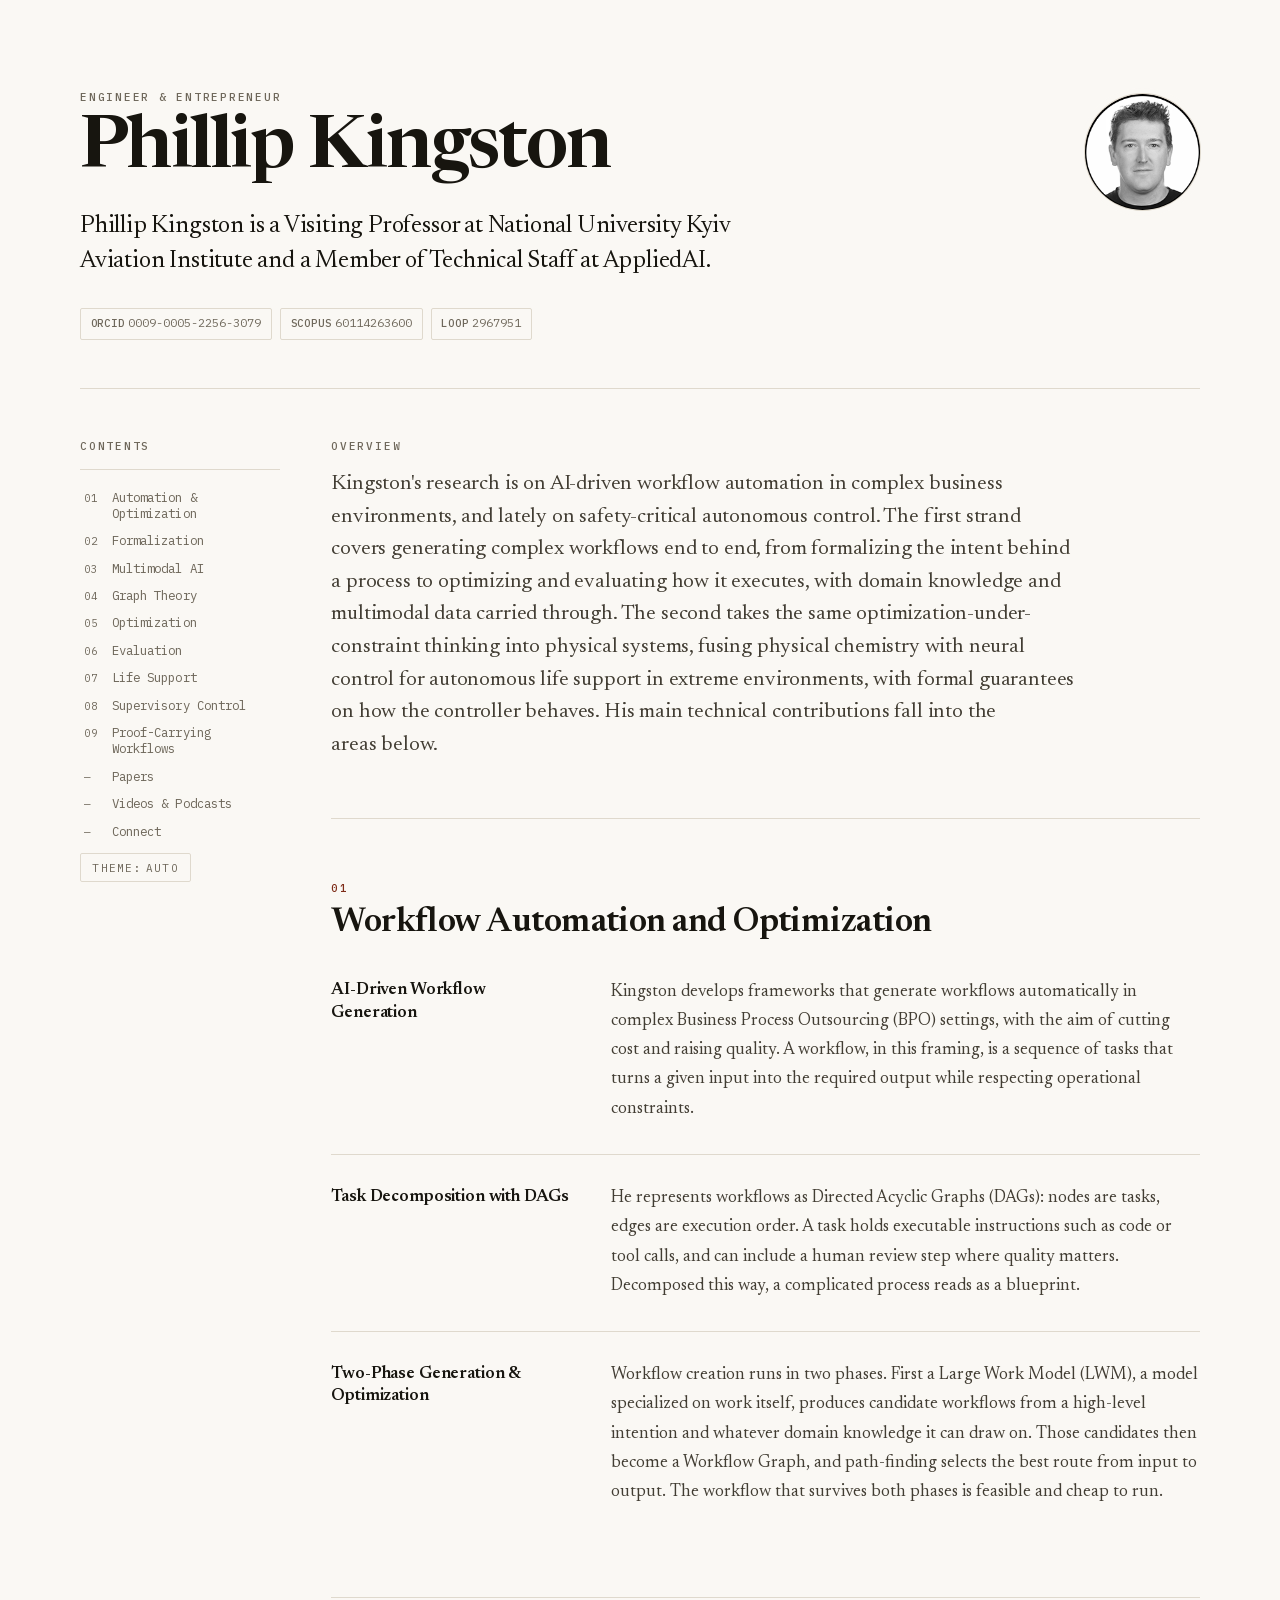
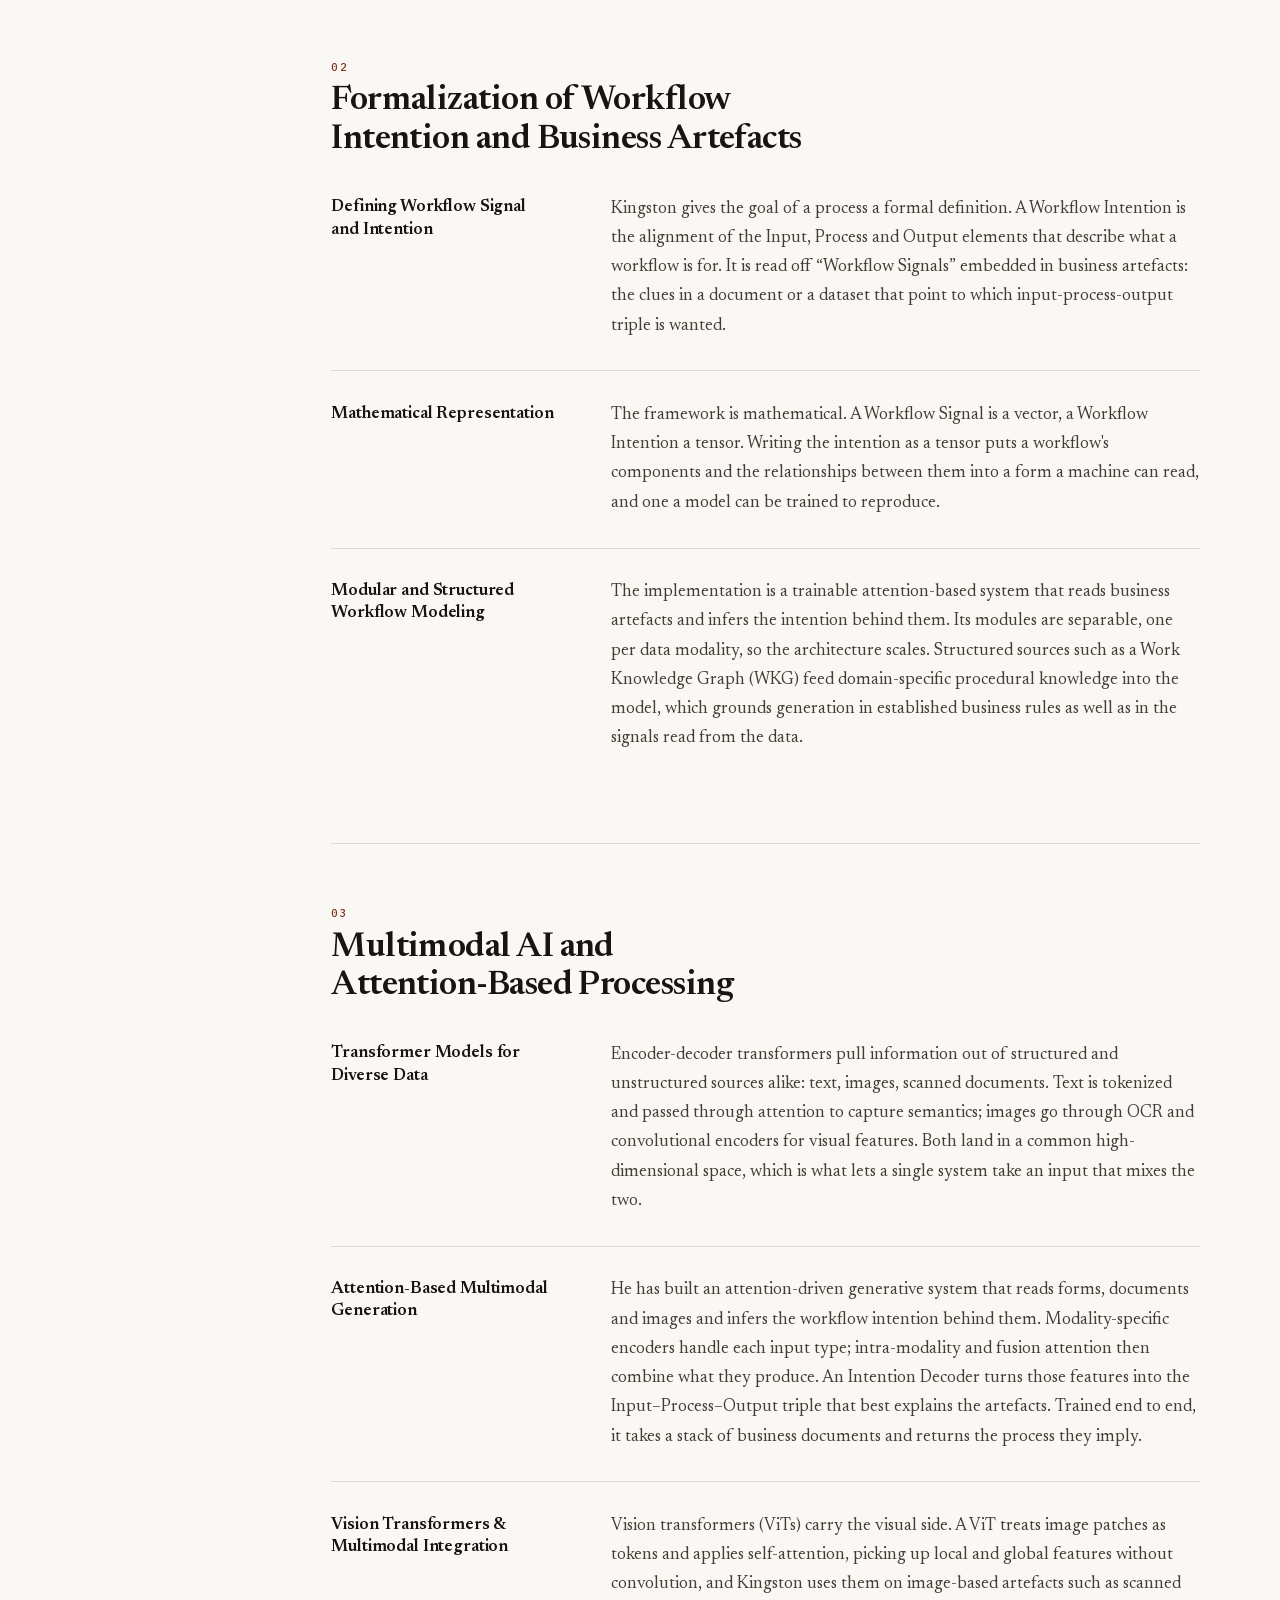
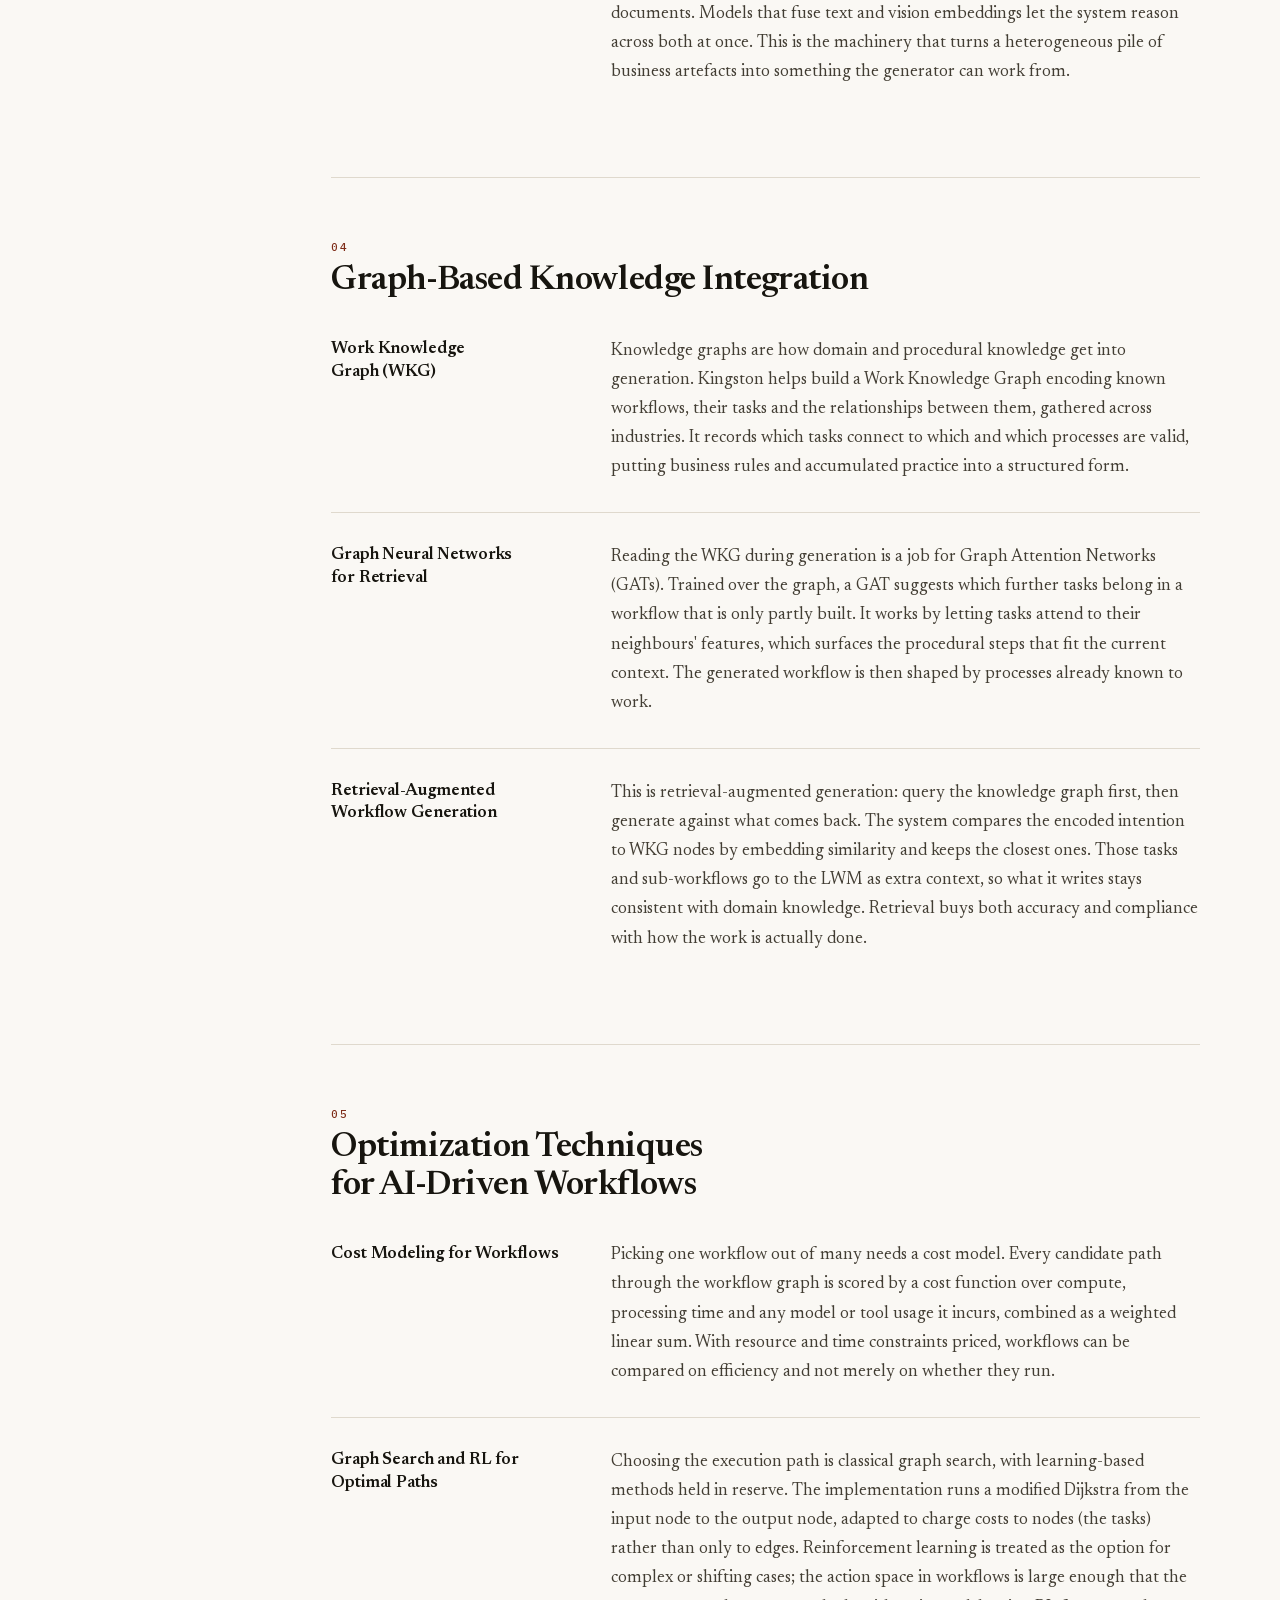
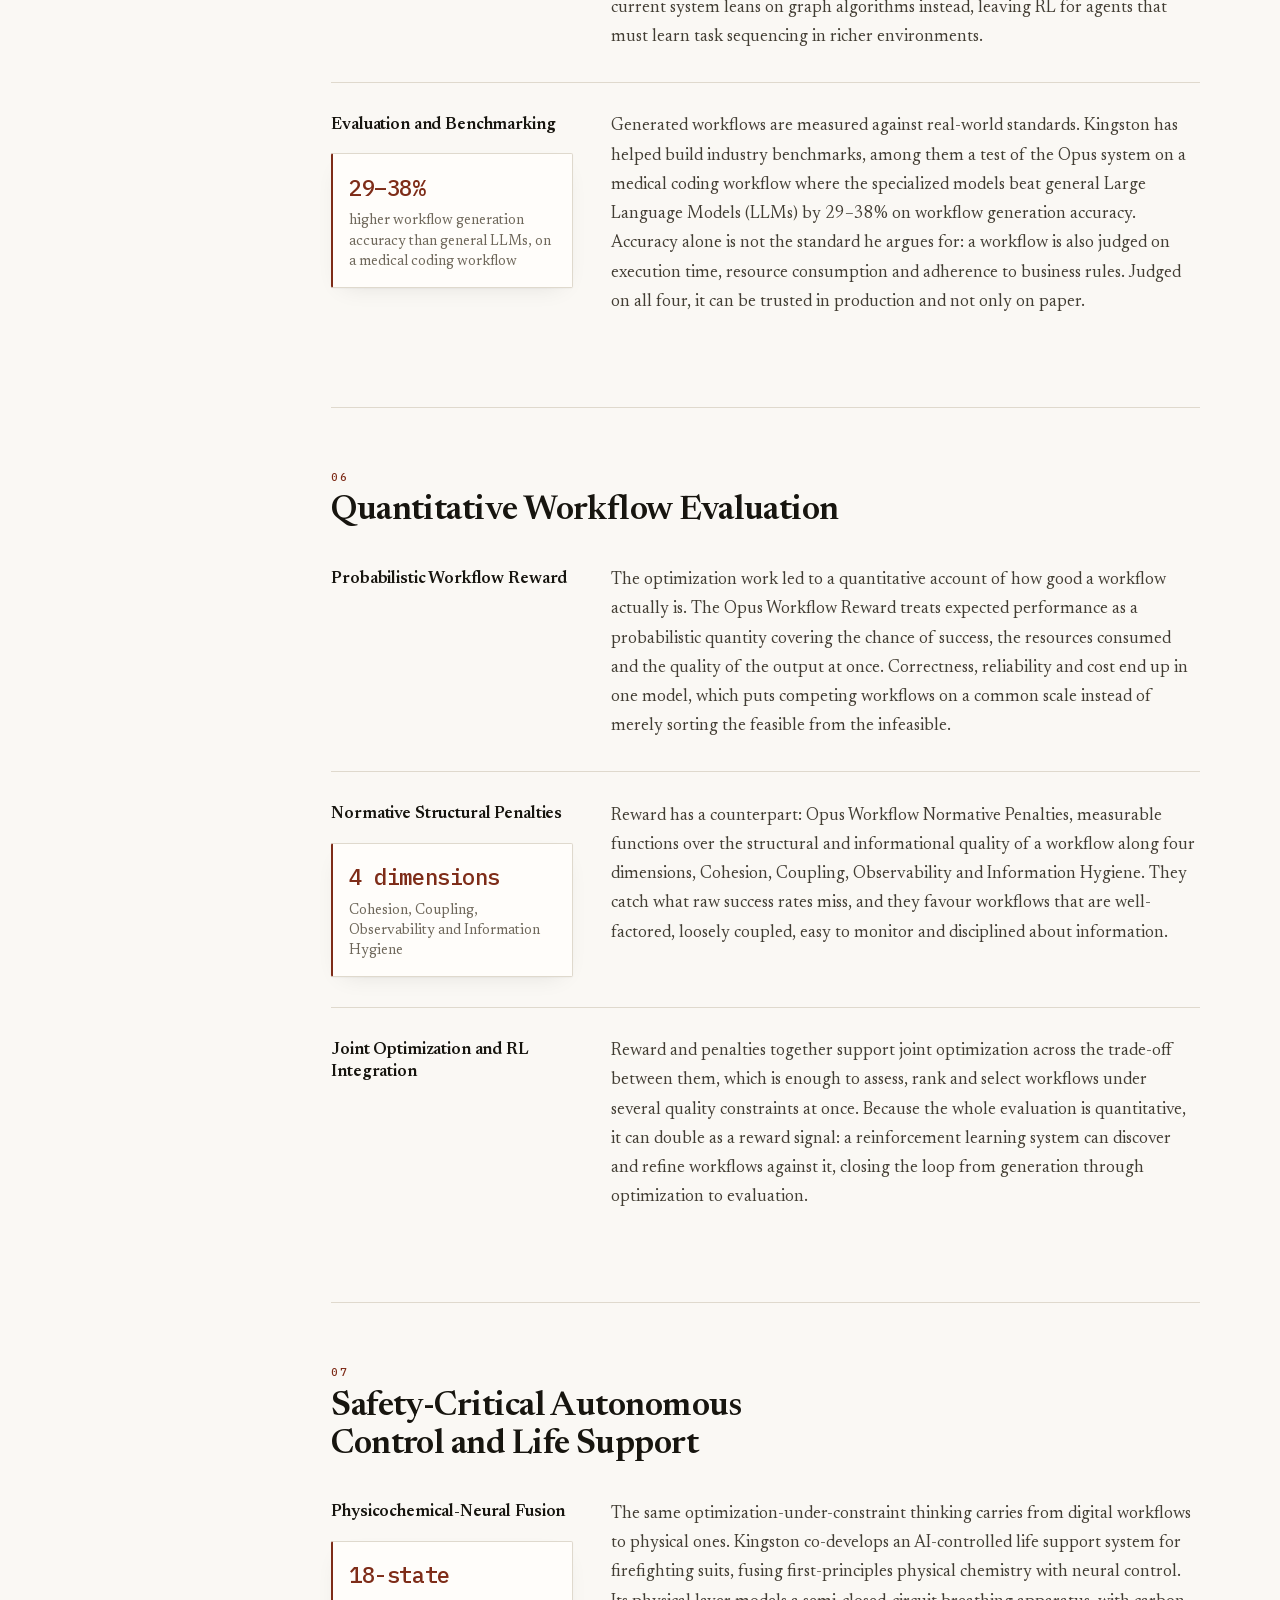
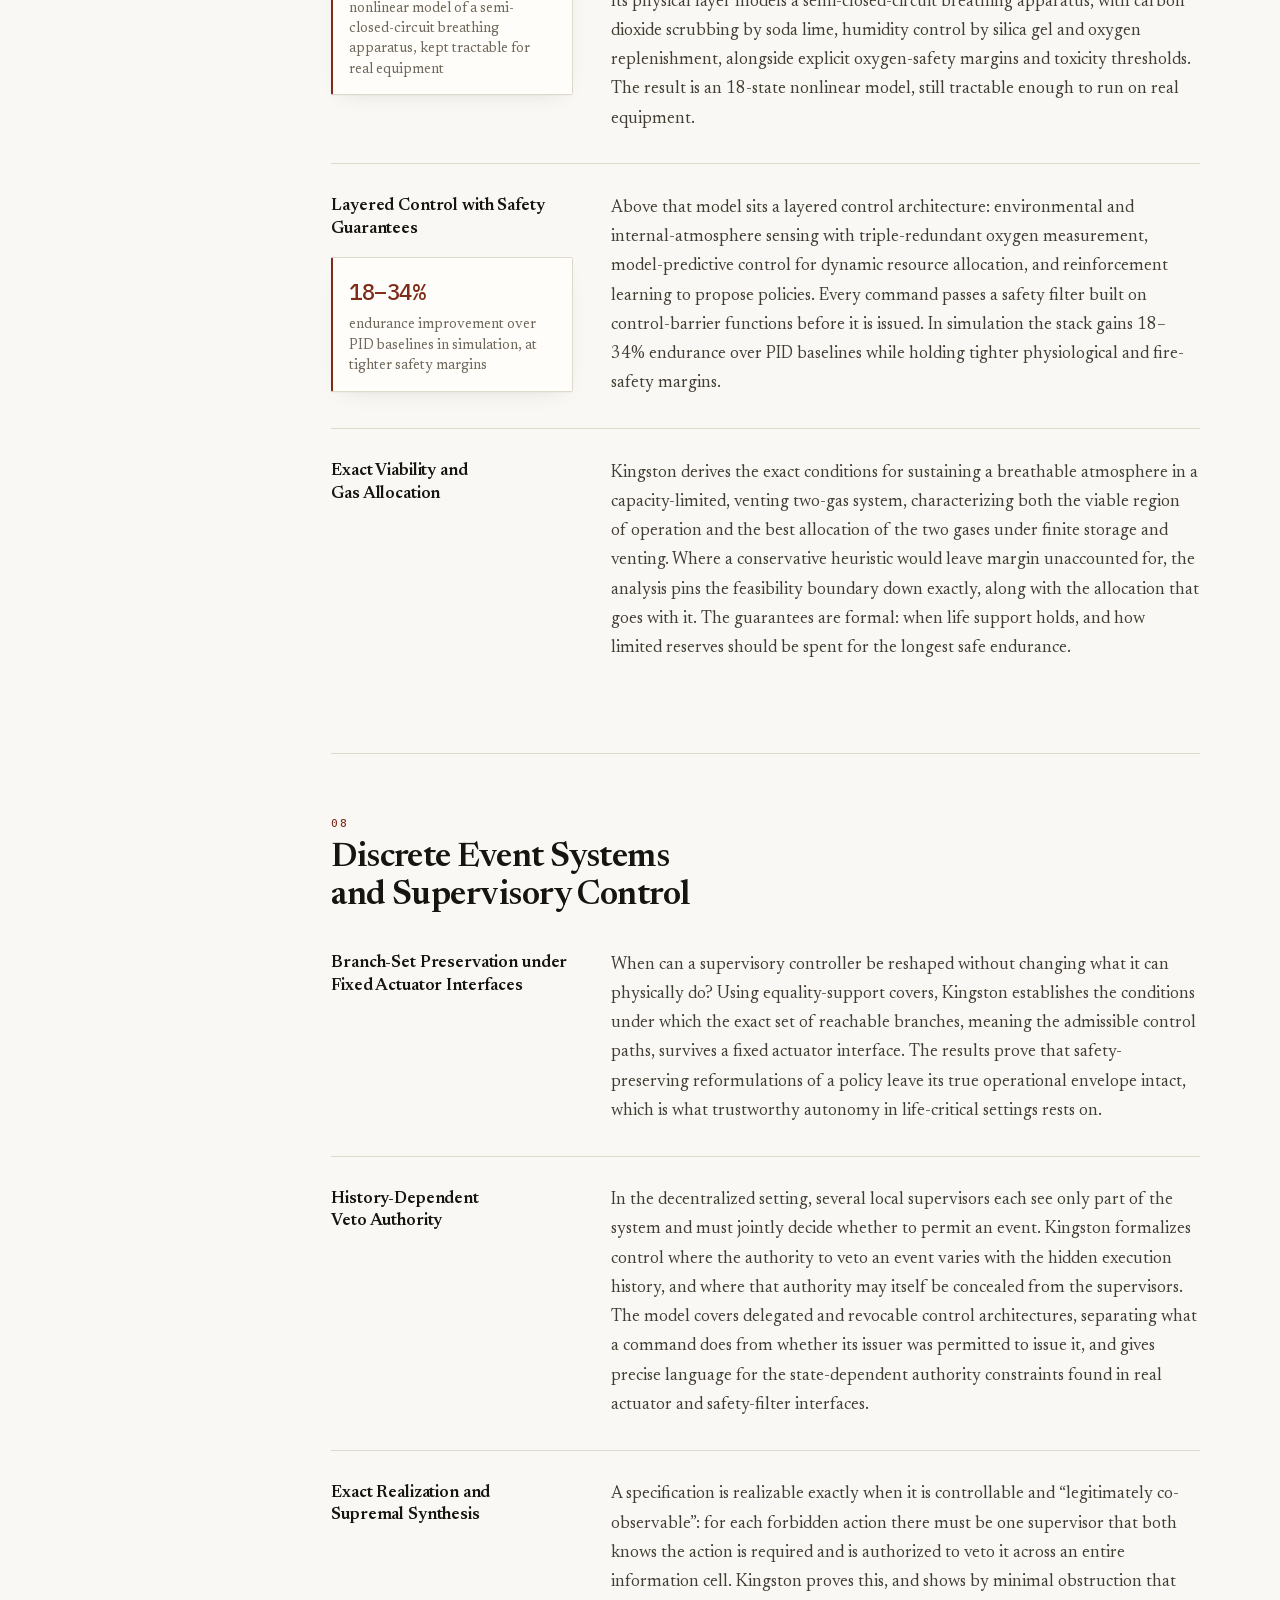
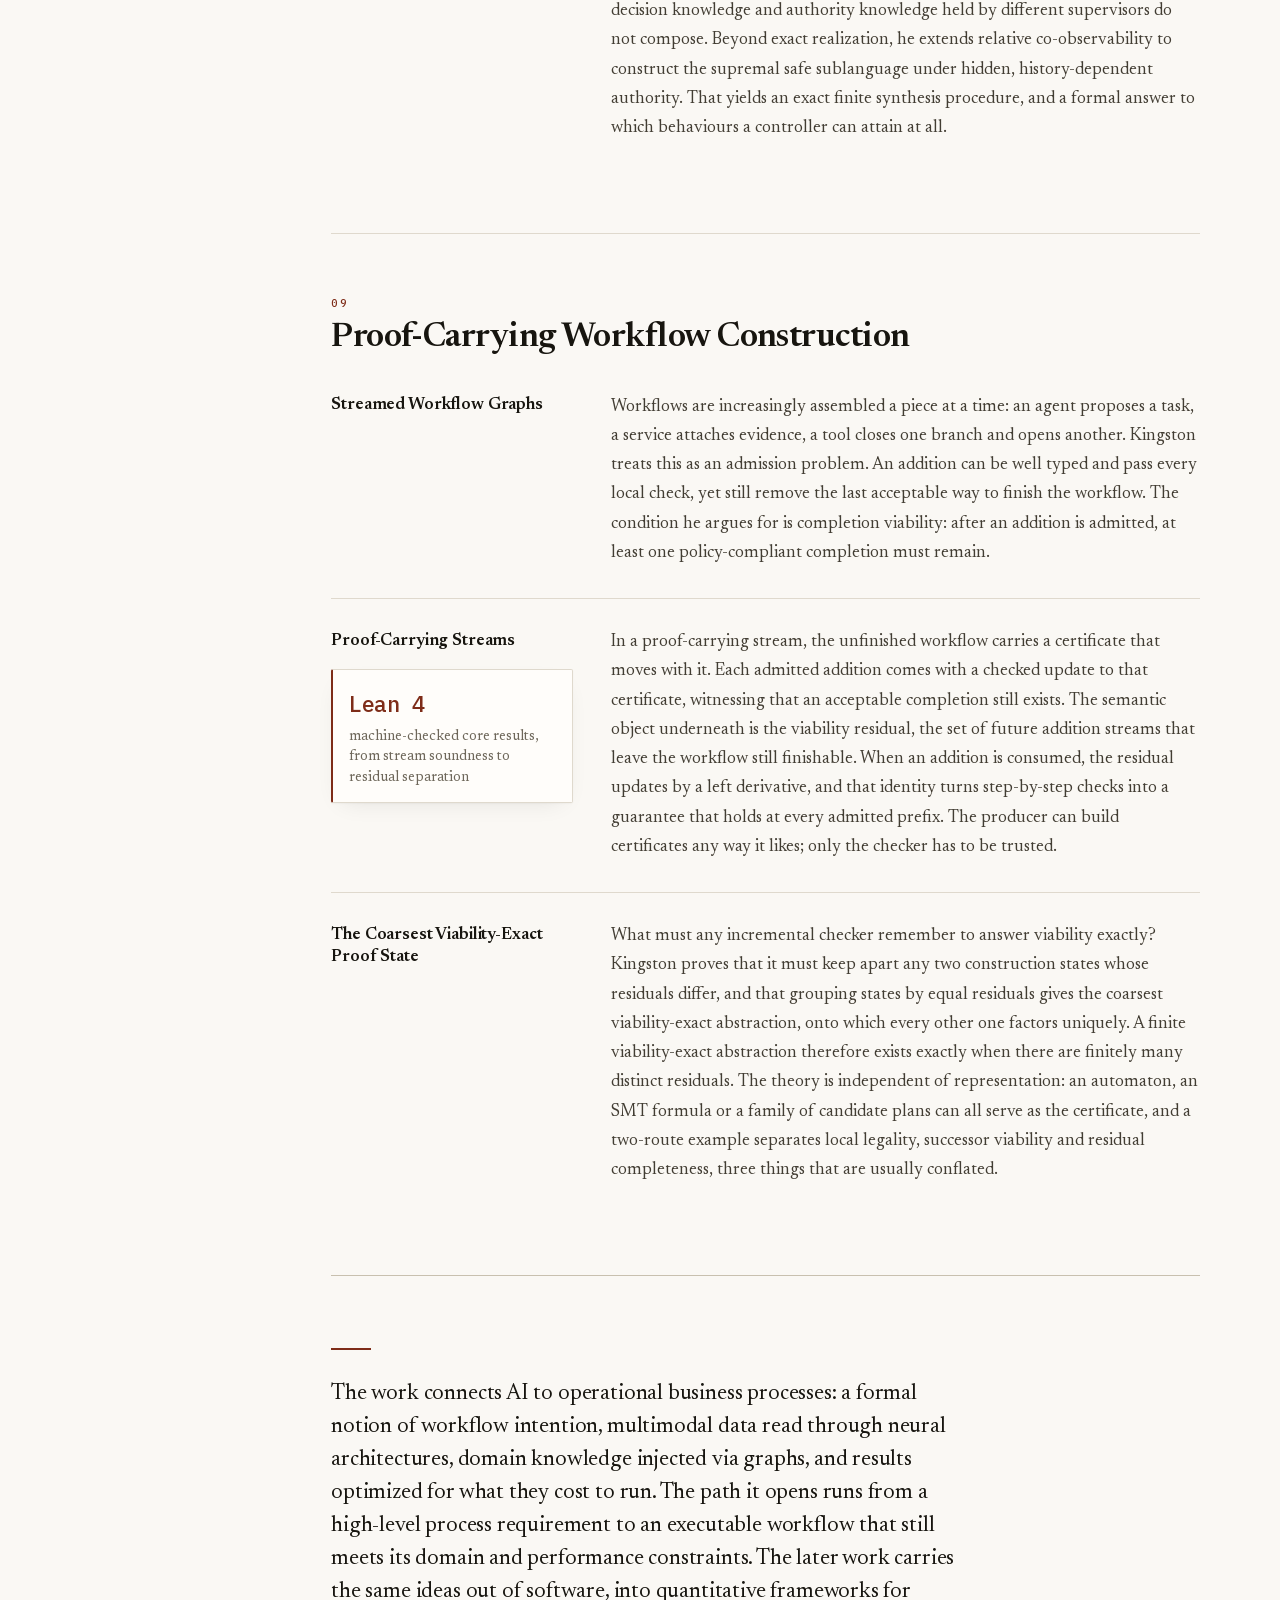
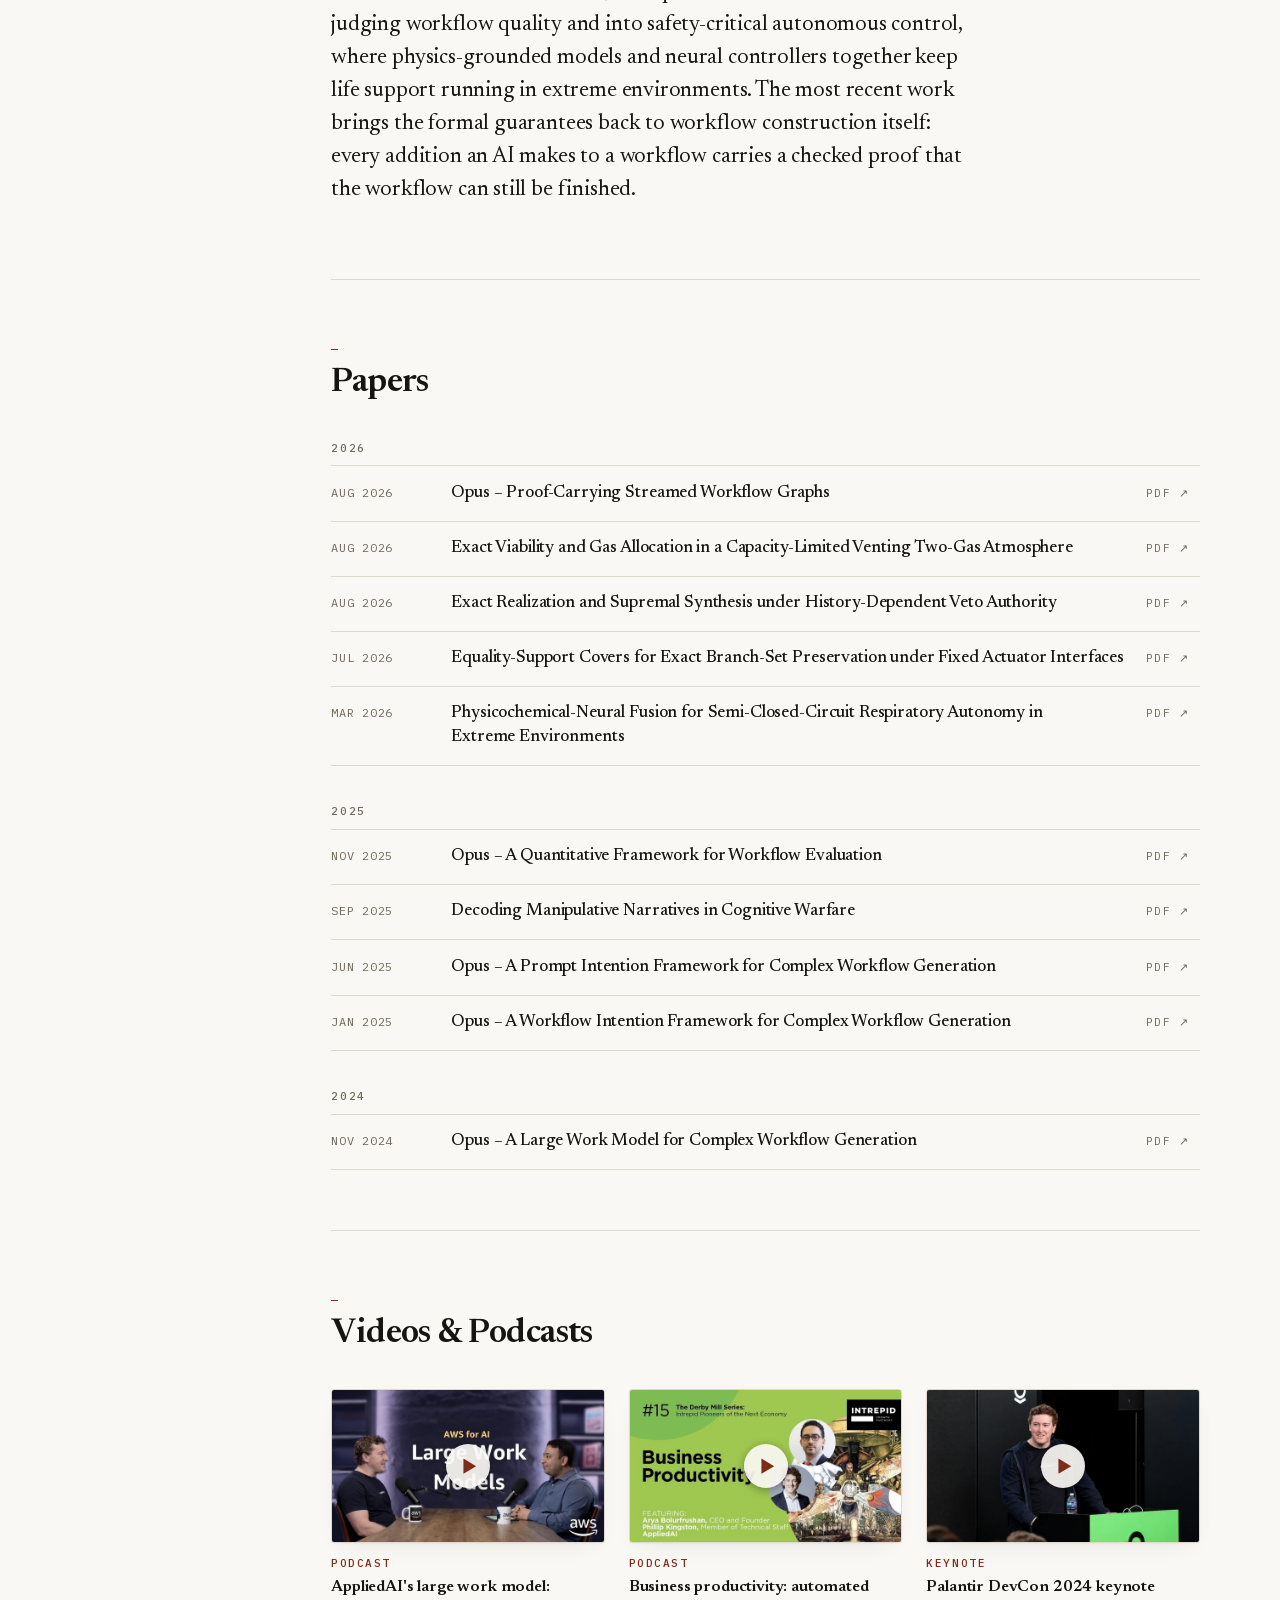
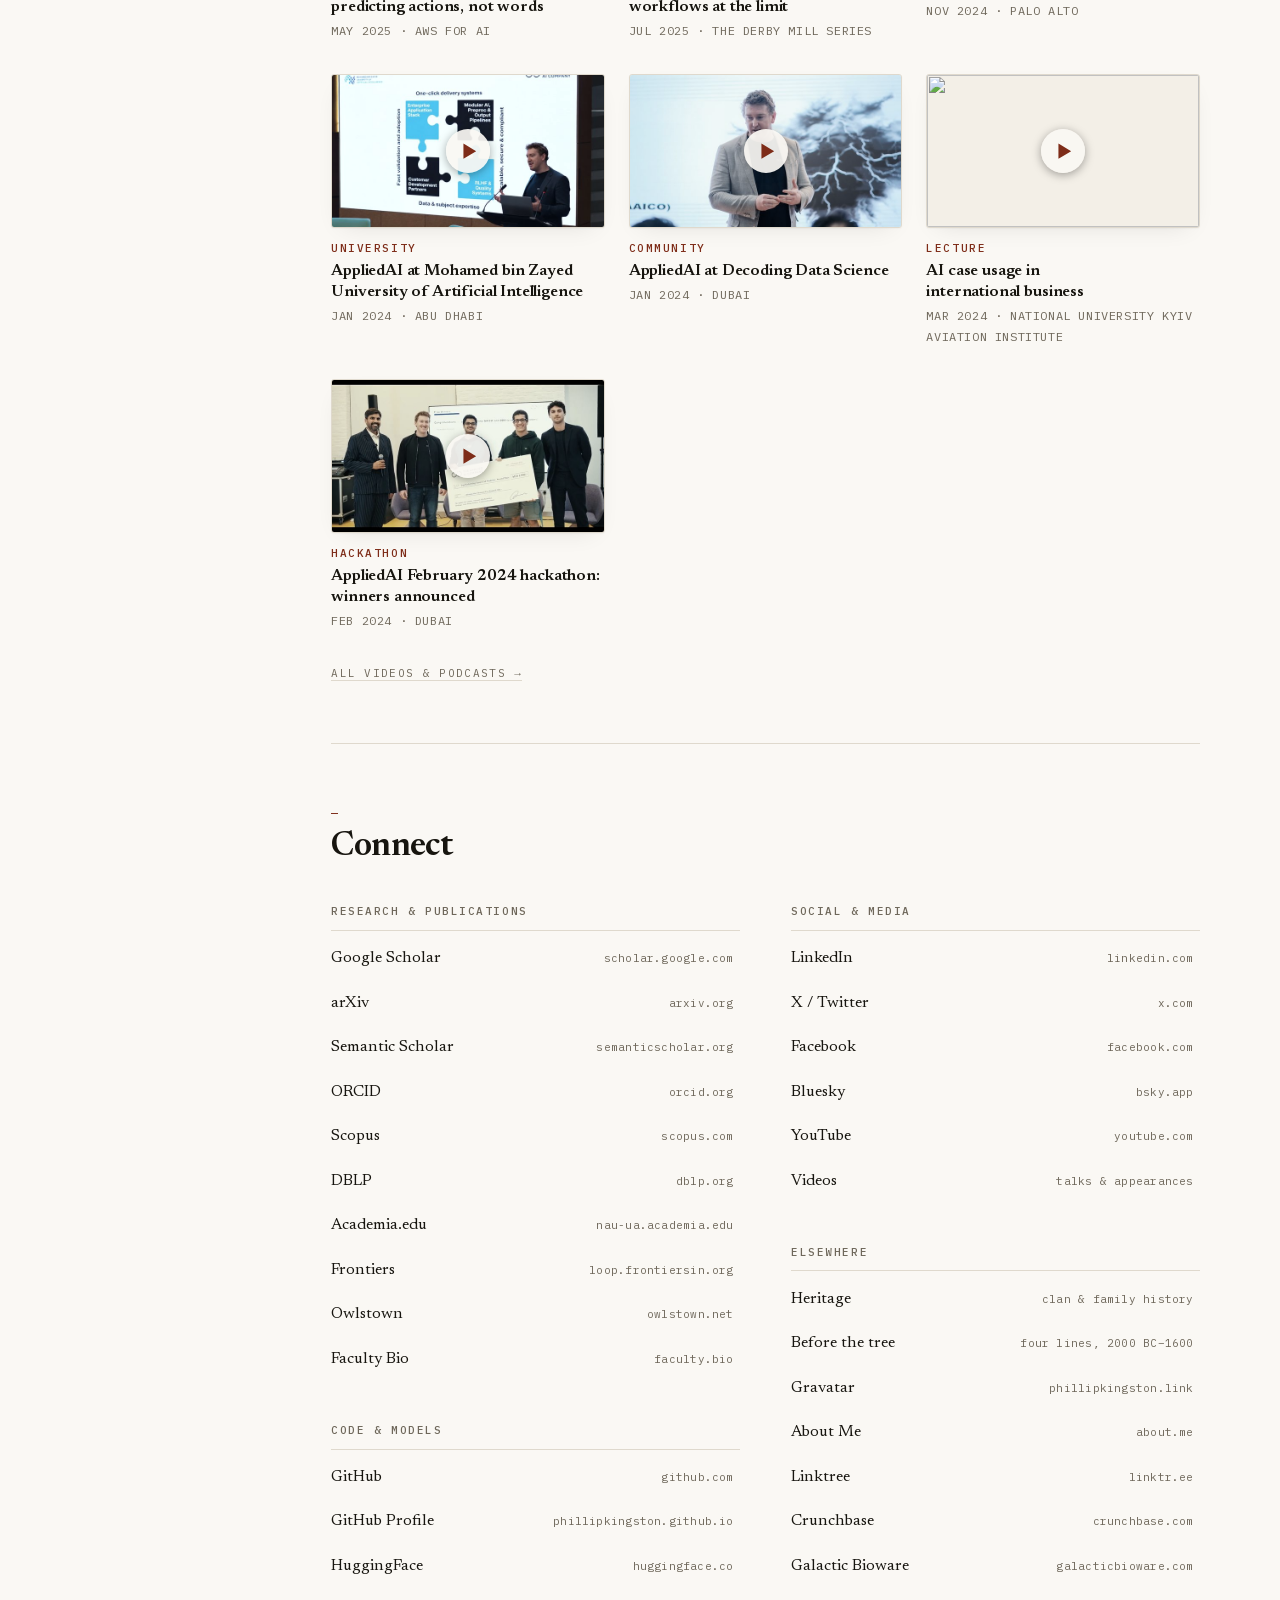
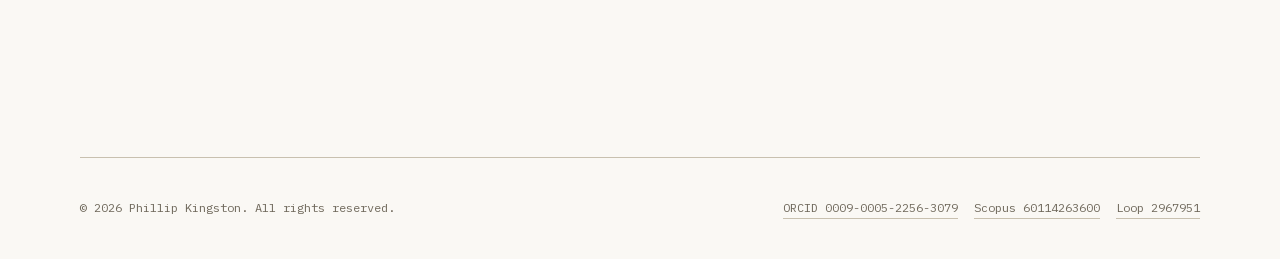
==== commit c6eac31b: "Videos: the Kyiv lecture on AI in international business The open lecture at the National Aviation U" ====
--- a/index.html
+++ b/index.html
@@ -442,6 +442,14 @@
                                 <span class="watch__kind">Community</span>
                                 <span class="watch__title">AppliedAI at Decoding Data Science</span>
                                 <span class="watch__meta"><time datetime="2024-01-18">Jan 2024</time> &#183; Dubai</span>
+                            </span>
+                        </a></li>
+                        <li><a href="/videos/#kyiv-aviation">
+                            <span class="watch__frame"><img src="/img/videos/kyiv-aviation-cover-640.jpg" width="640" height="360" loading="lazy" alt=""><span class="watch__play" aria-hidden="true"><svg viewBox="0 0 16 16" focusable="false"><path d="M3 1.4 14 8 3 14.6Z"/></svg></span></span>
+                            <span class="watch__text">
+                                <span class="watch__kind">Lecture</span>
+                                <span class="watch__title">AI case usage in international business</span>
+                                <span class="watch__meta"><time datetime="2024-03-26">Mar 2024</time> &#183; National University Kyiv Aviation Institute</span>
                             </span>
                         </a></li>
                         <li><a href="/videos/#hackathon">
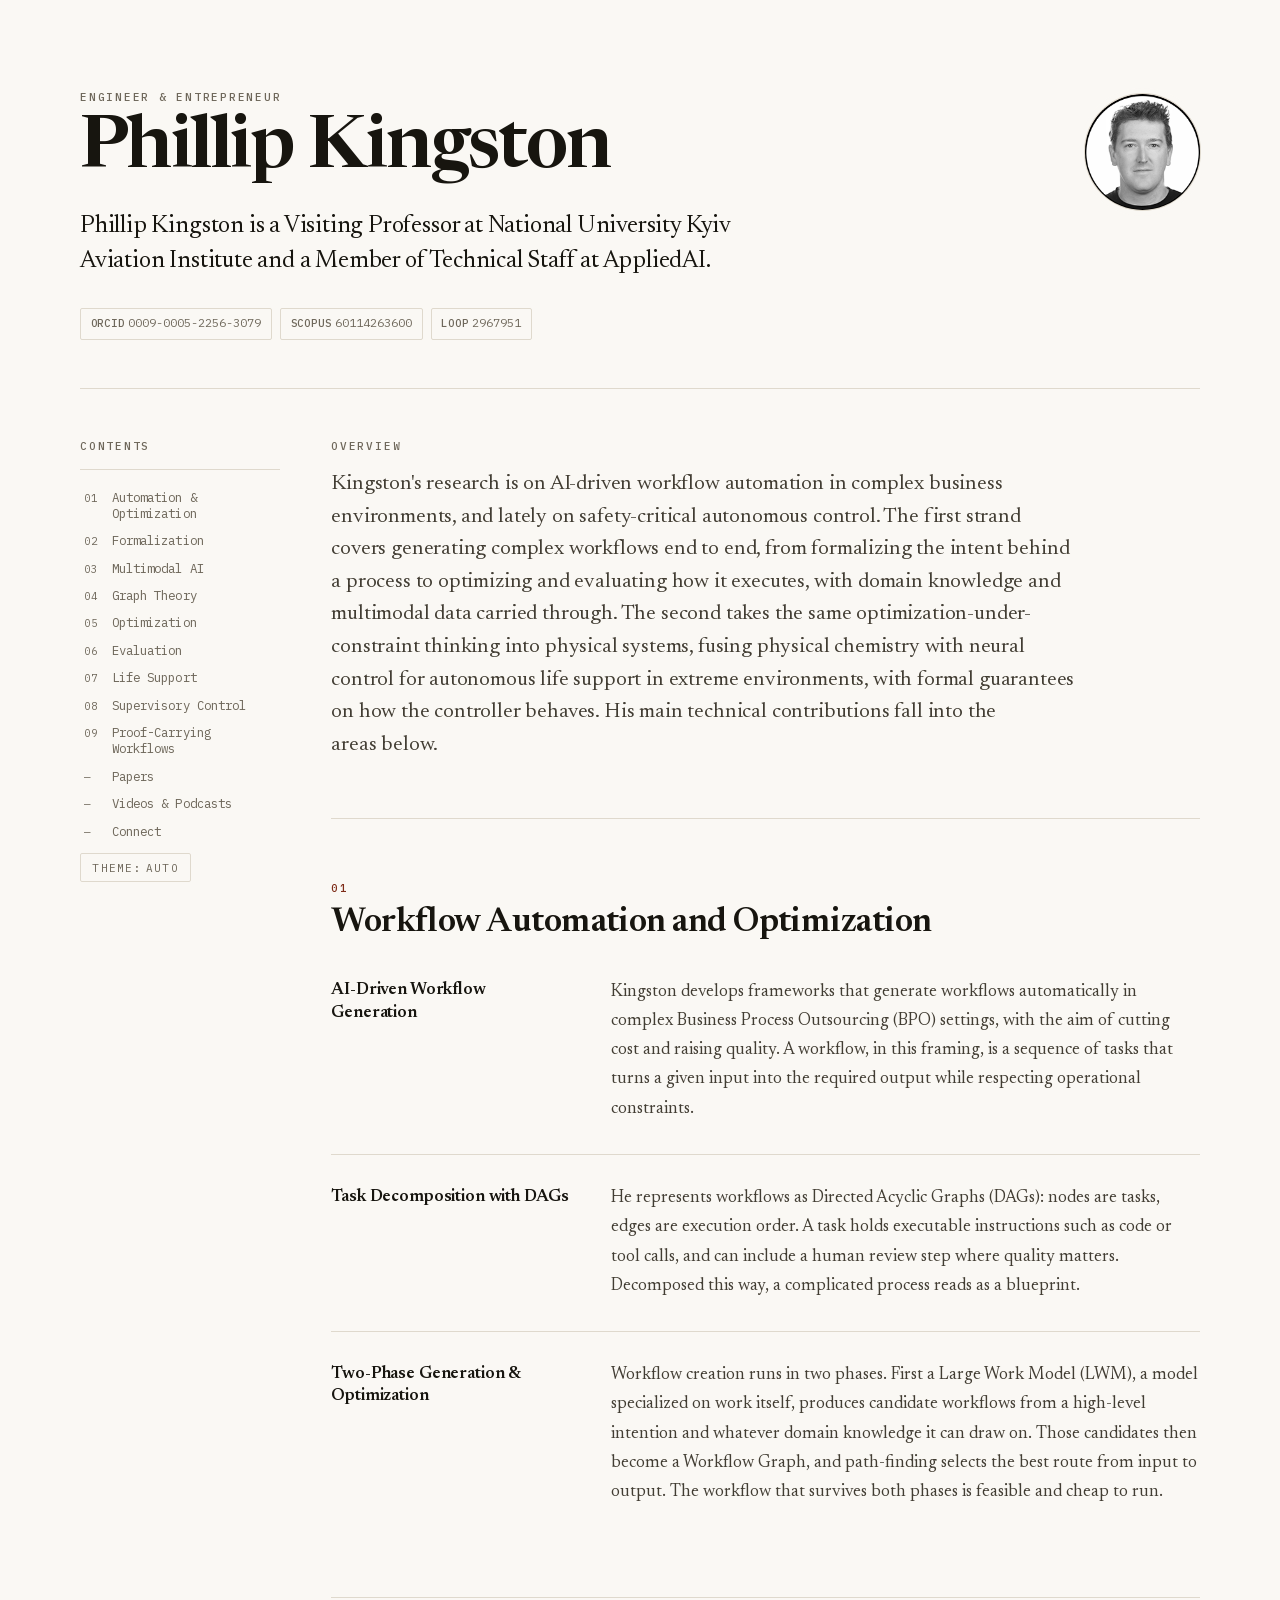
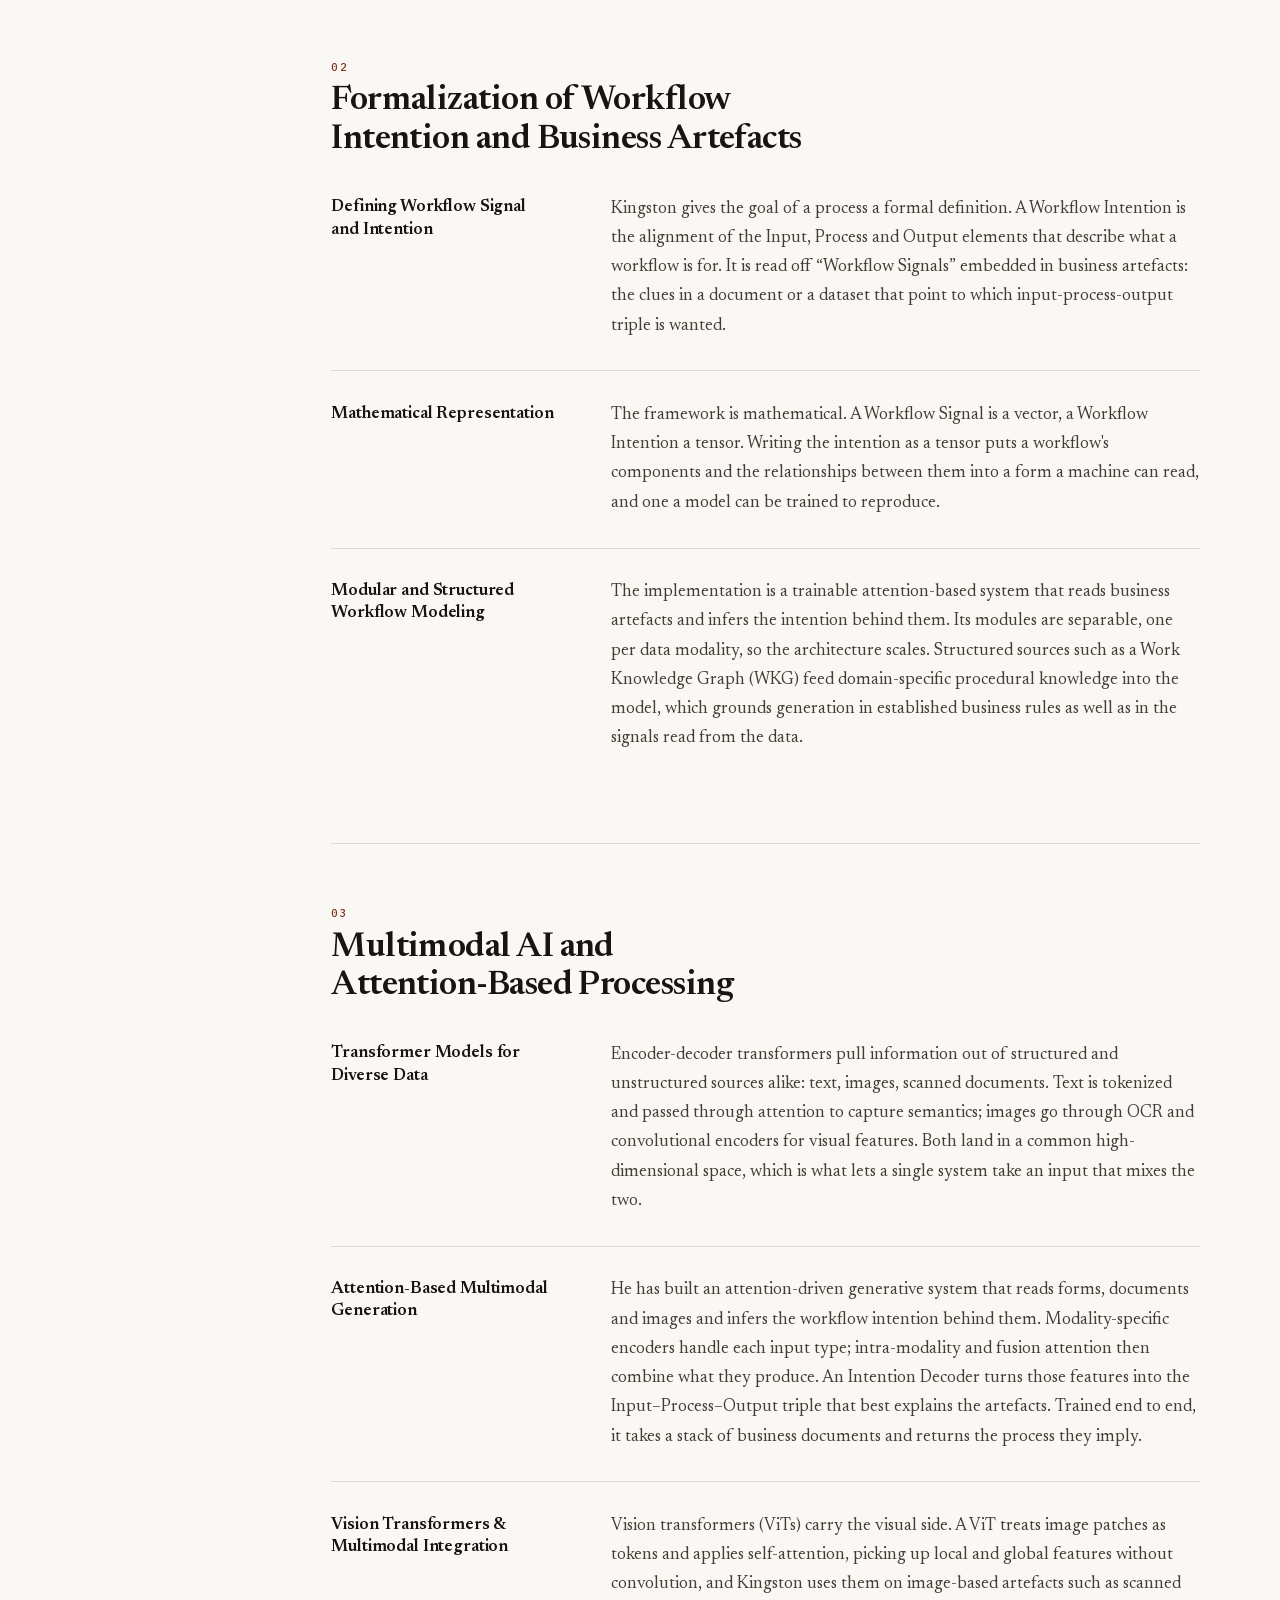
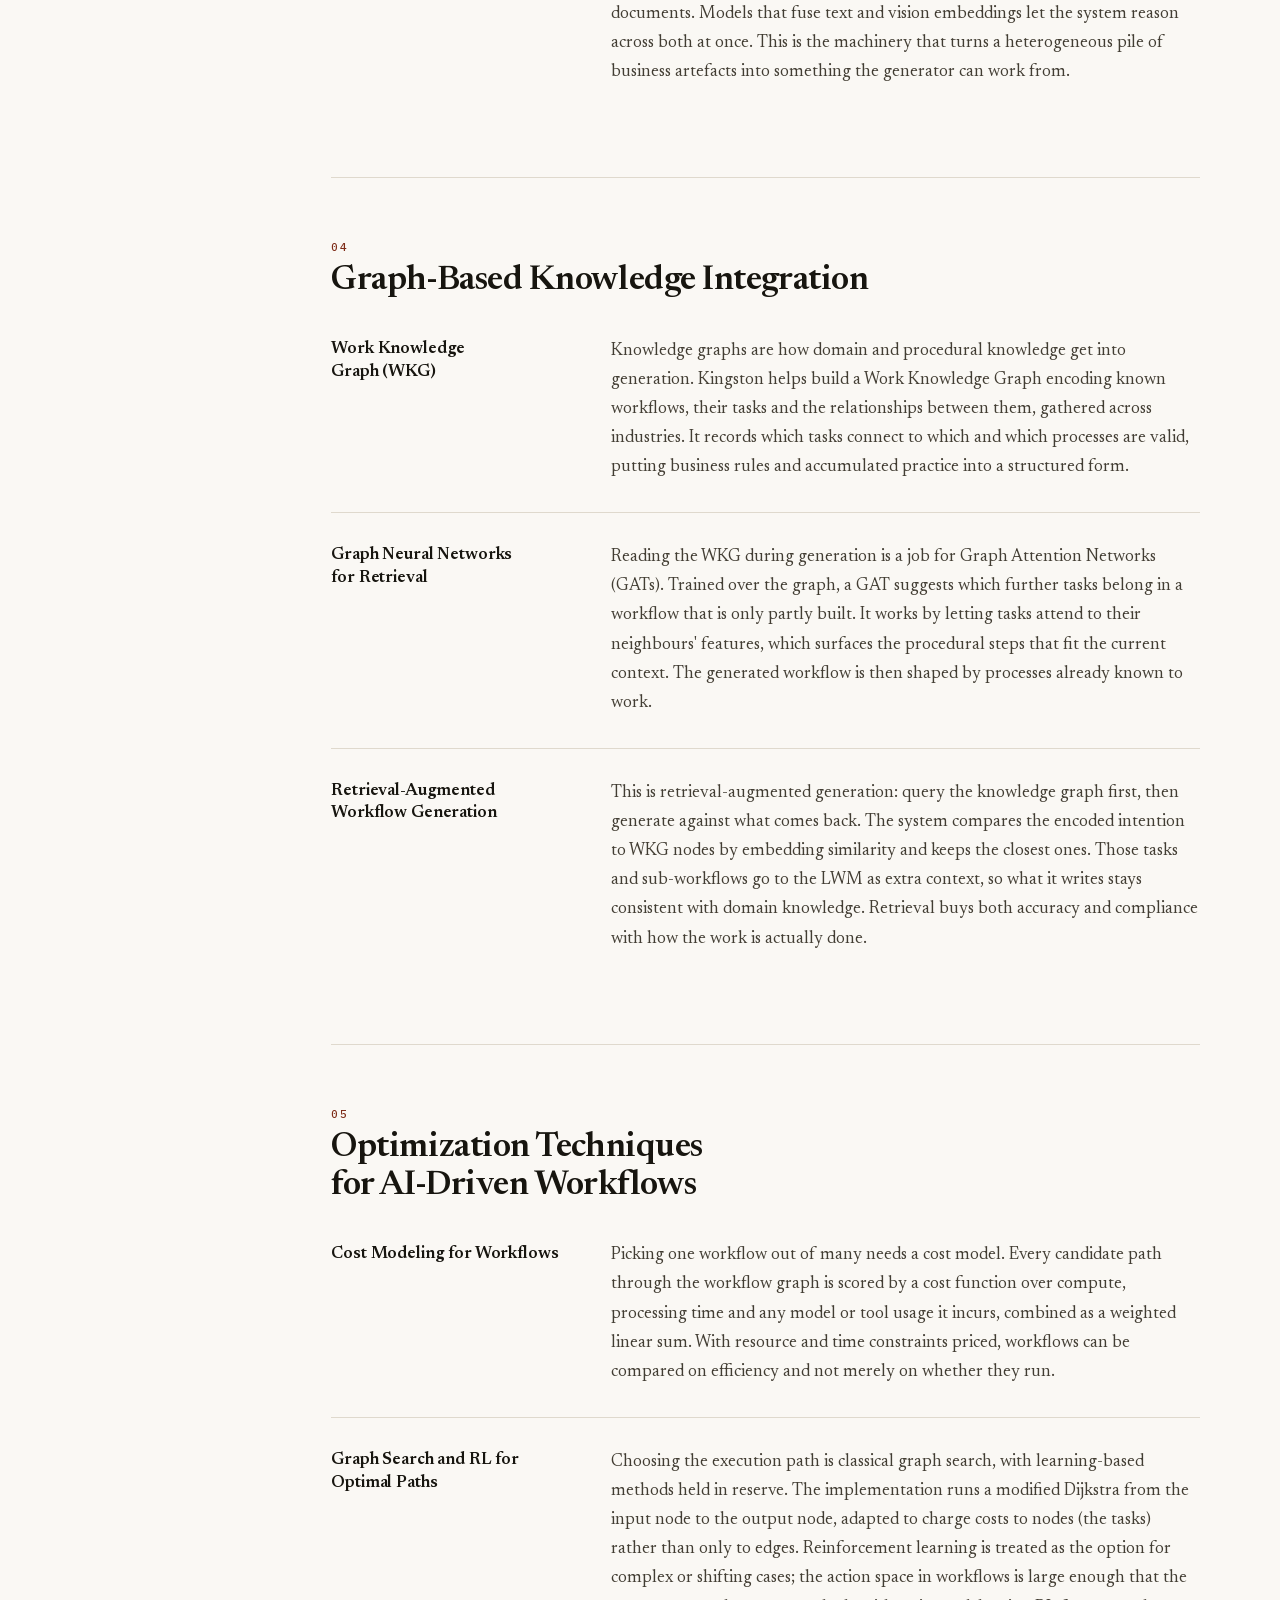
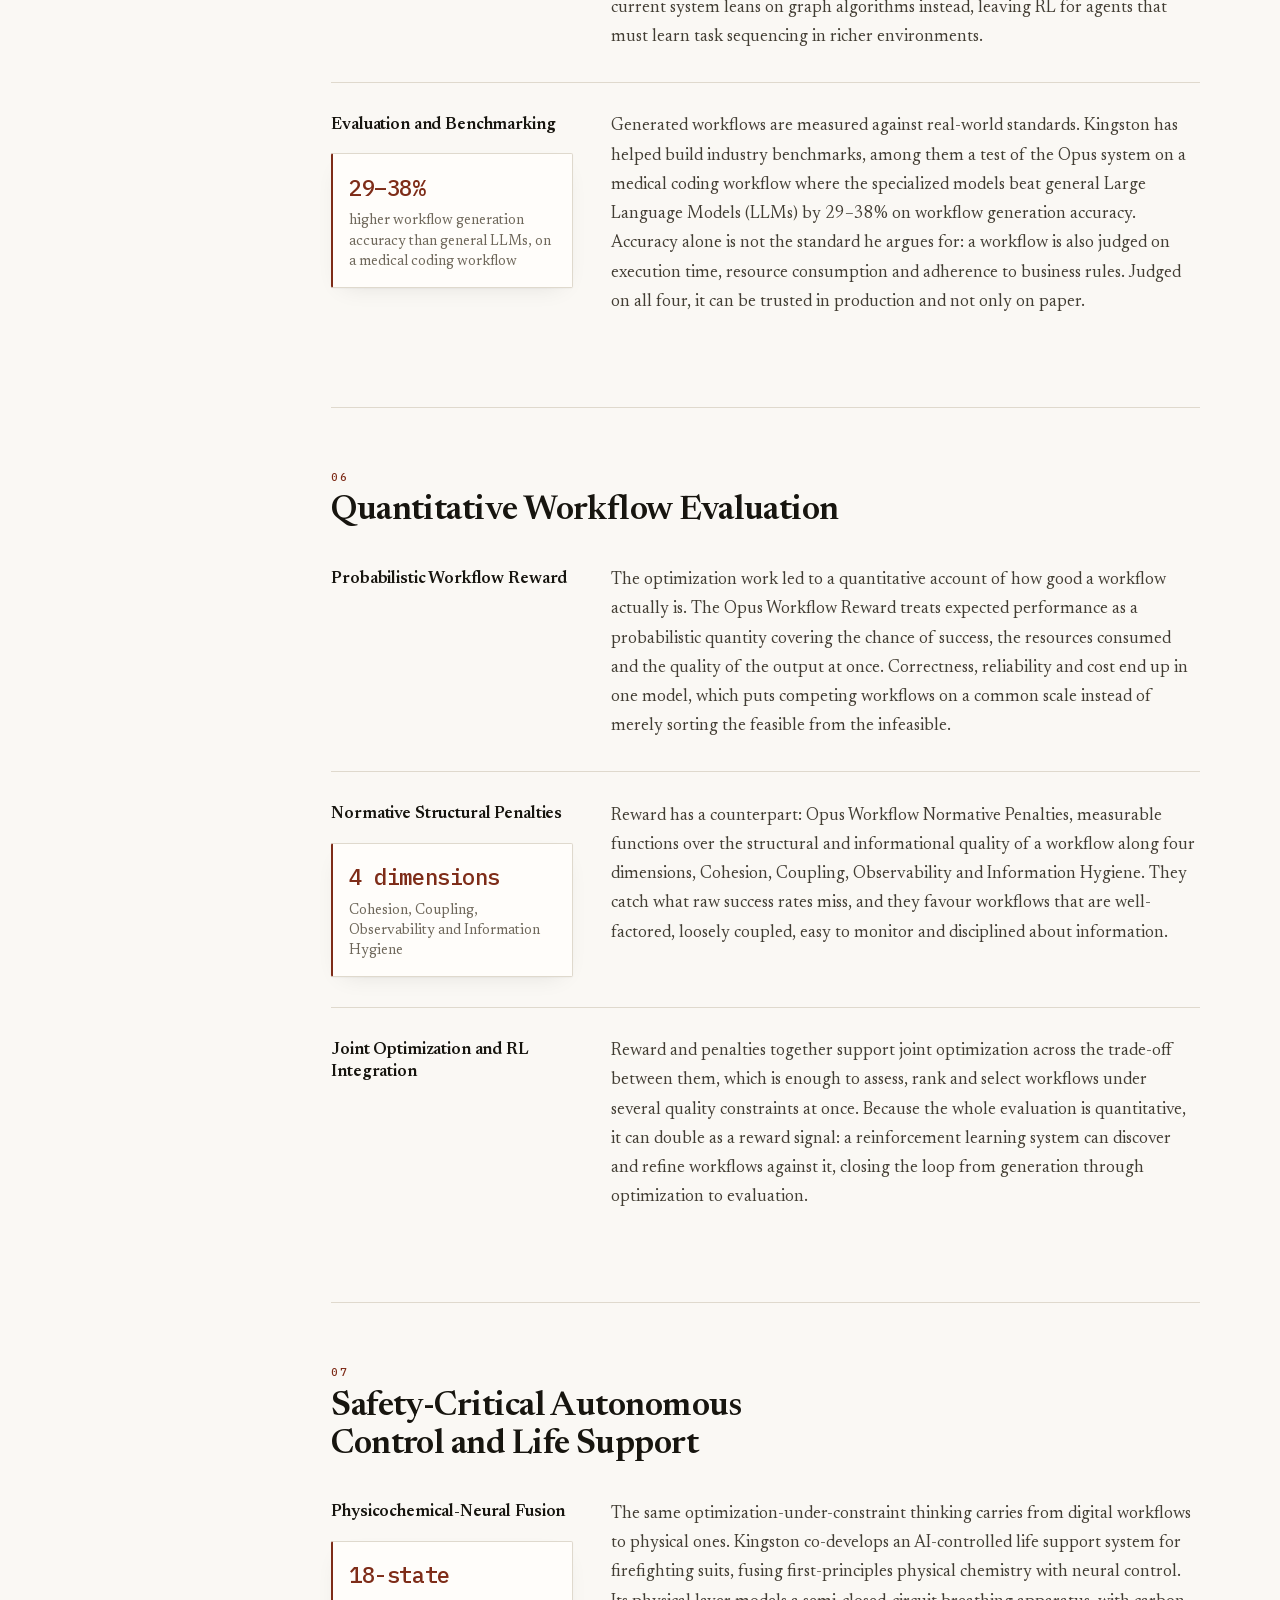
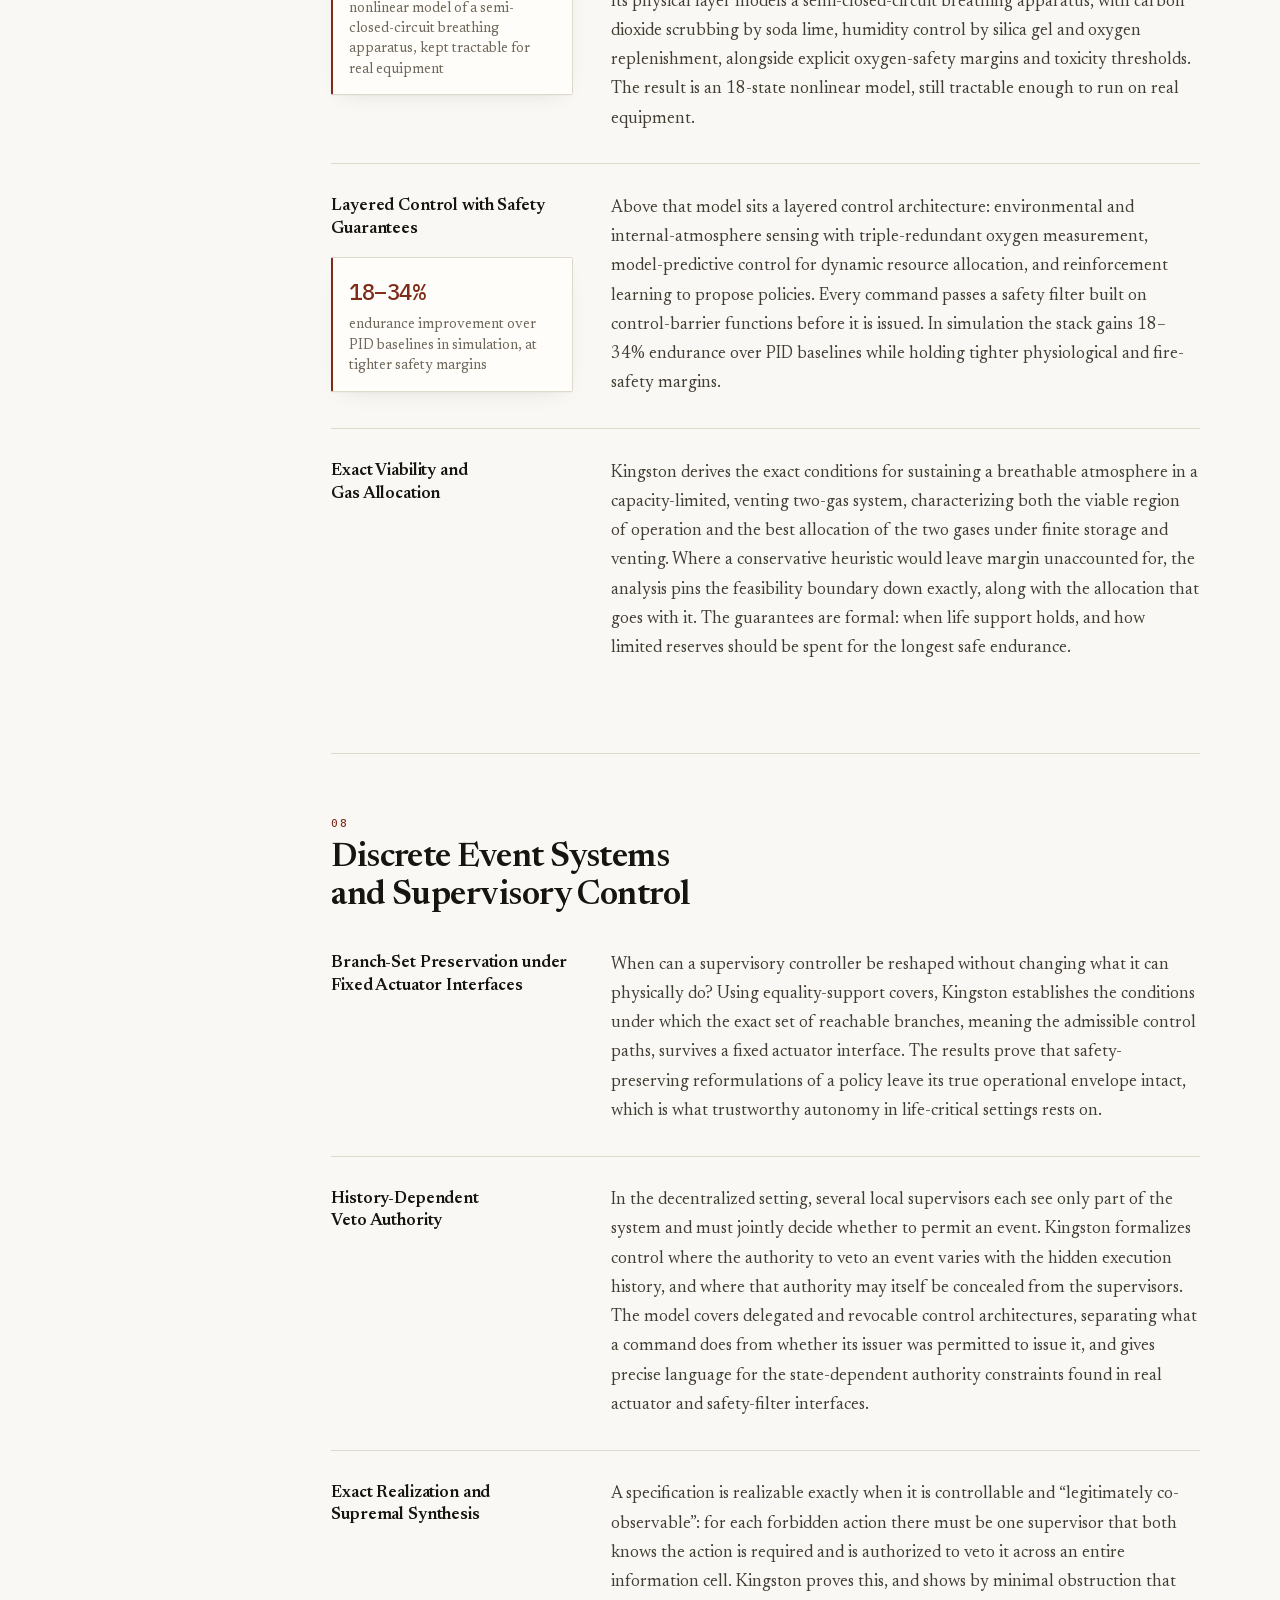
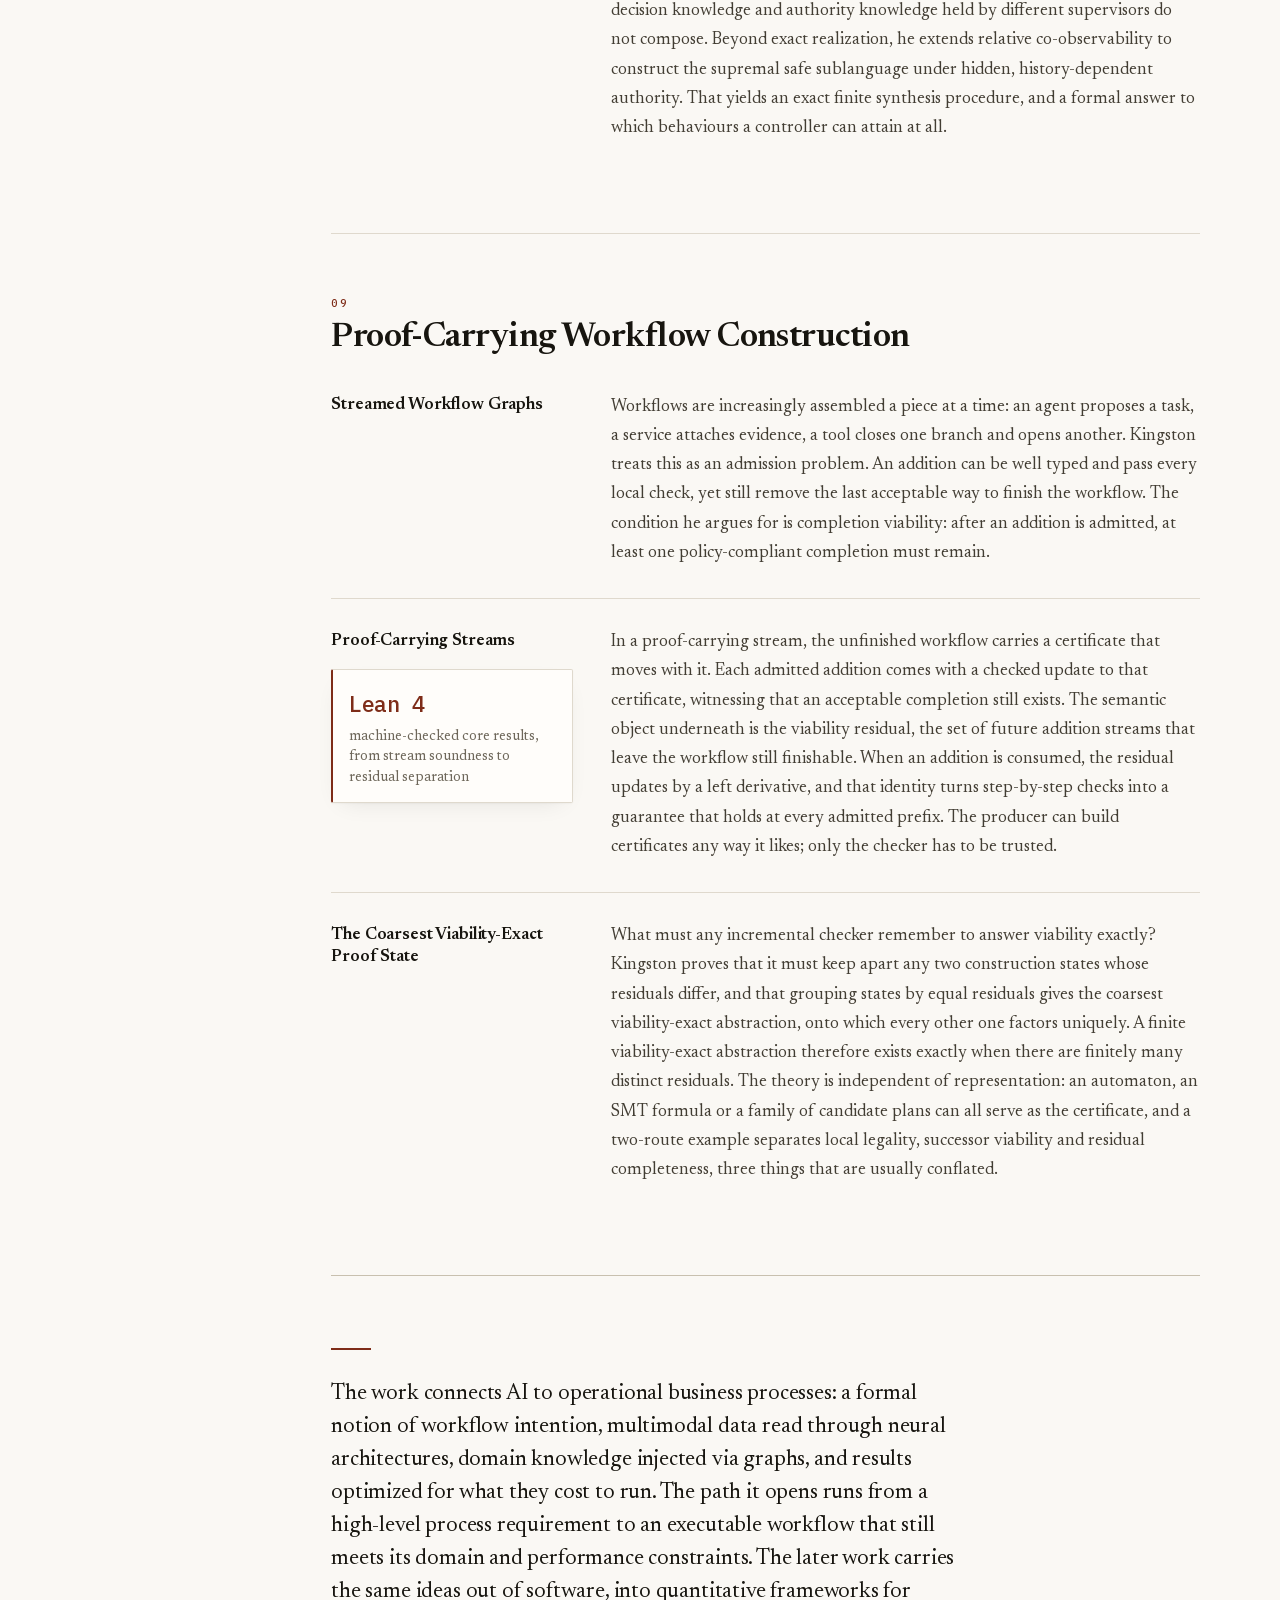
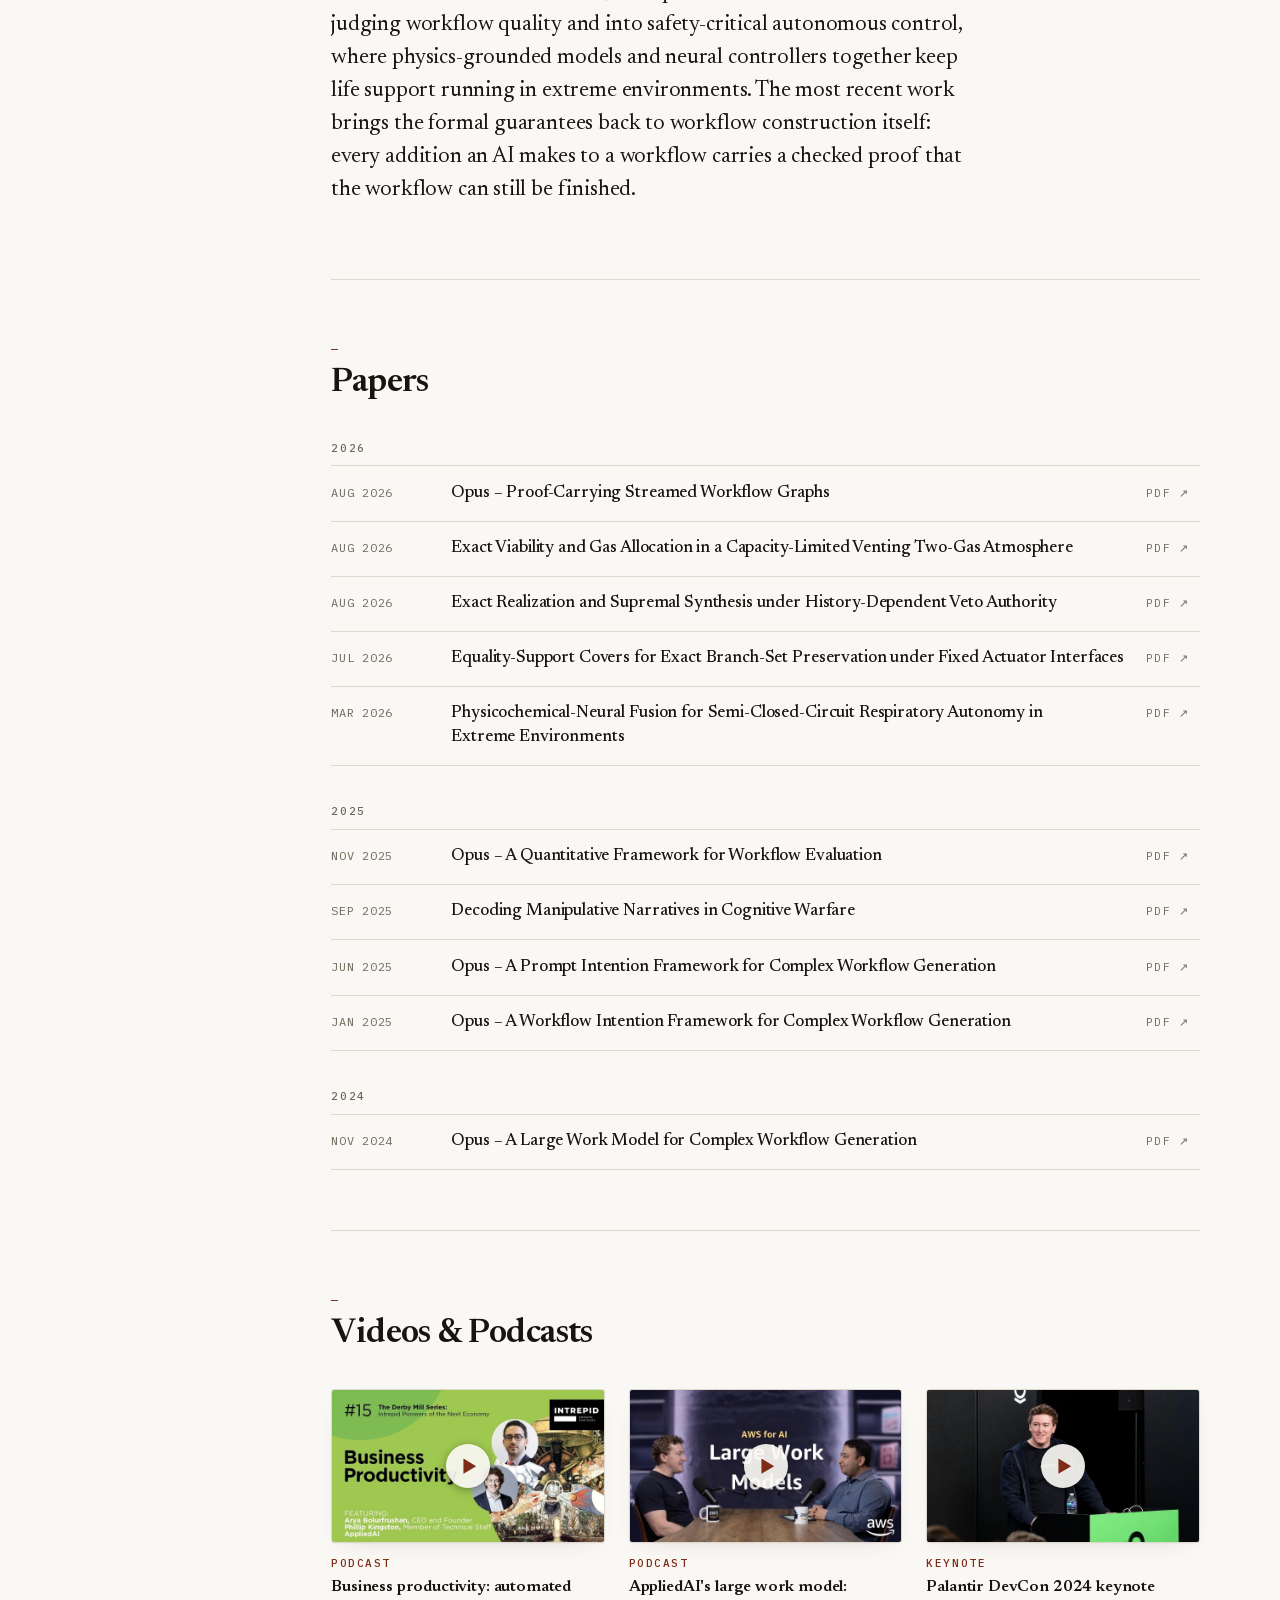
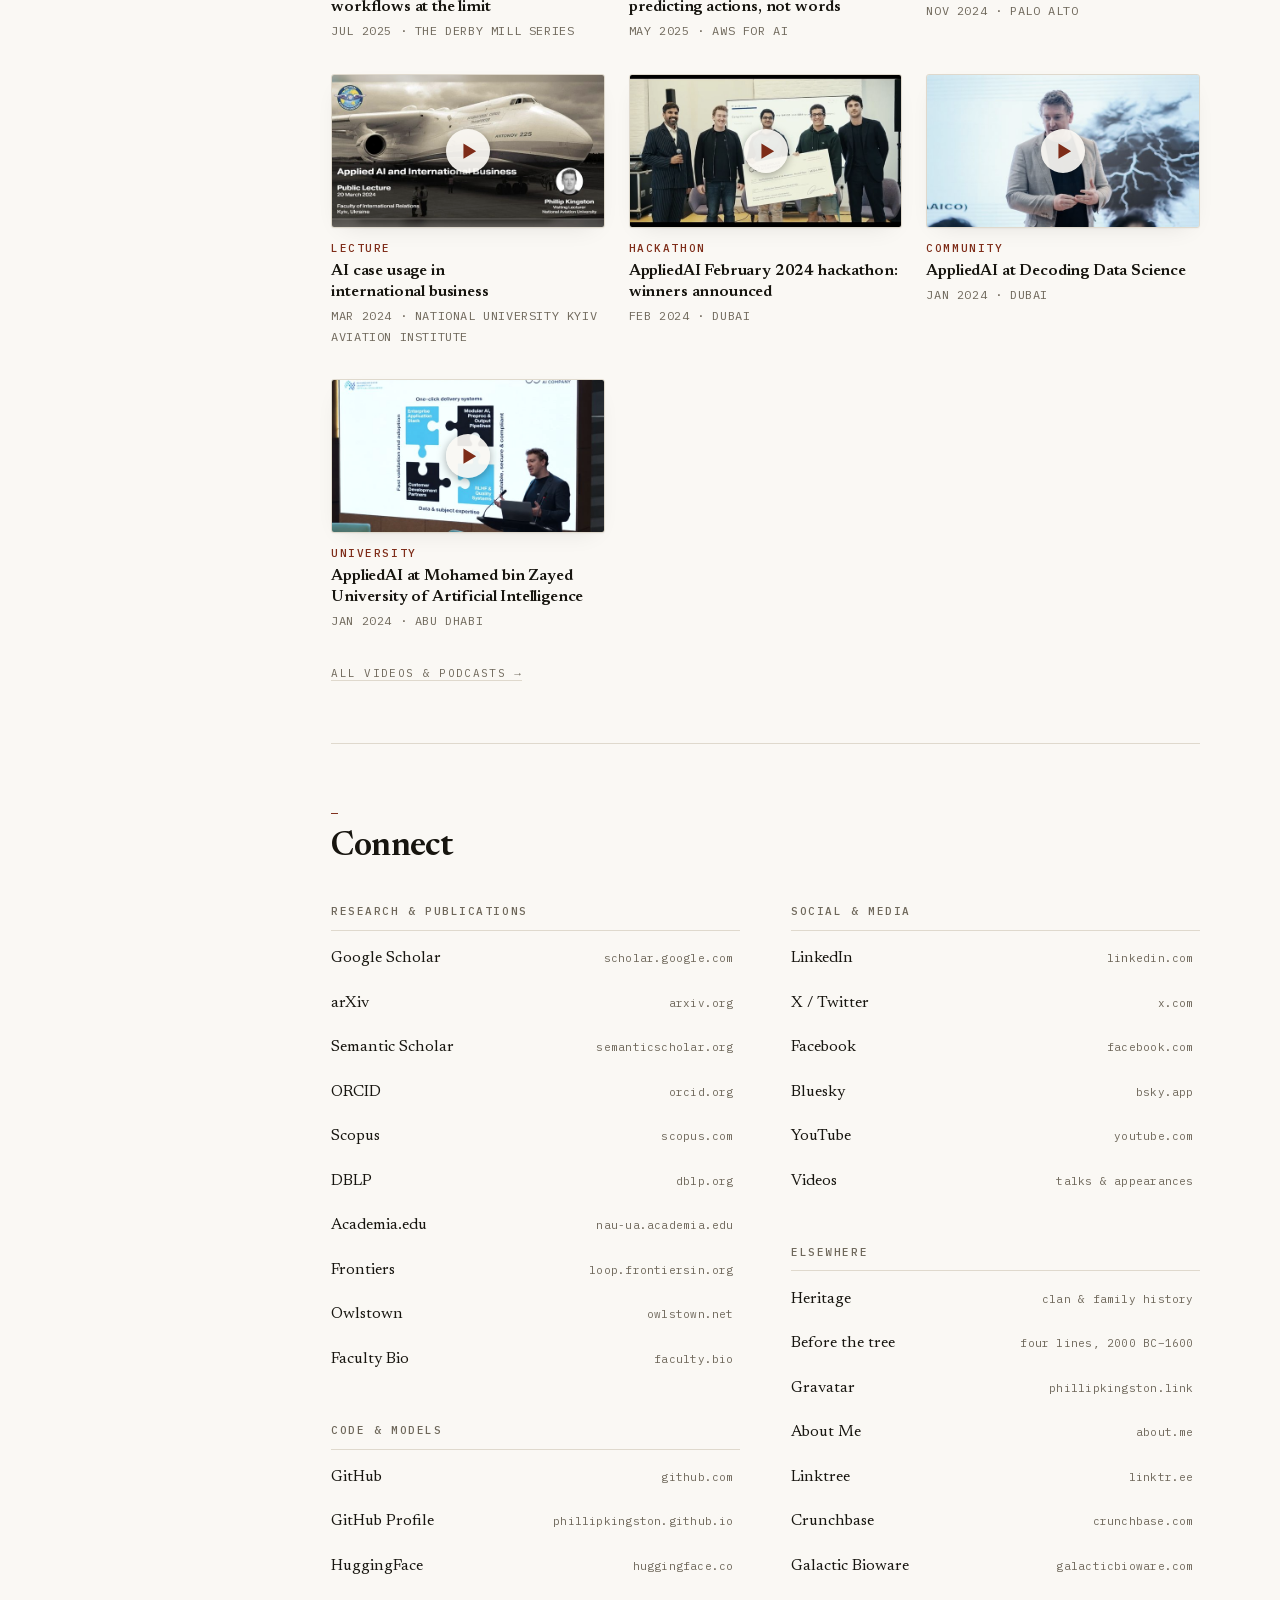
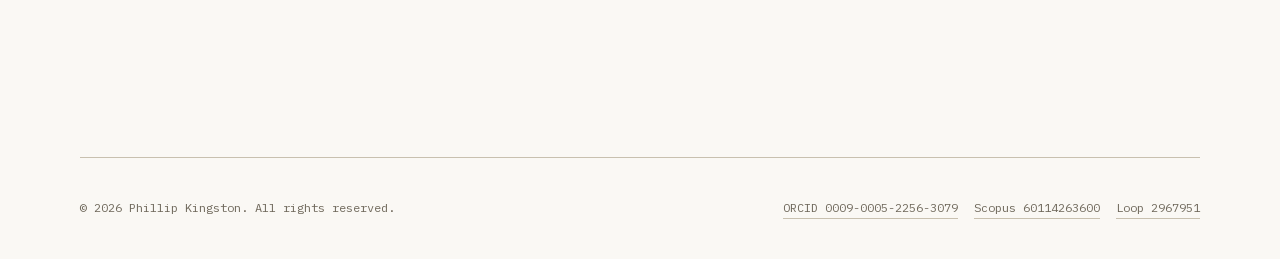
==== commit 053efd72: "Videos: one run of entries, newest first The page was grouped by kind, and the groups had started to" ====
--- a/index.html
+++ b/index.html
@@ -404,6 +404,14 @@
                         <h2 id="videos-h">Videos &amp; Podcasts</h2>
                     </div>
                     <ul class="watch">
+                        <li><a href="/videos/#derby-mill">
+                            <span class="watch__frame"><img src="/img/videos/P8IVkxhXCw8-640.jpg" width="640" height="360" loading="lazy" alt=""><span class="watch__play" aria-hidden="true"><svg viewBox="0 0 16 16" focusable="false"><path d="M3 1.4 14 8 3 14.6Z"/></svg></span></span>
+                            <span class="watch__text">
+                                <span class="watch__kind">Podcast</span>
+                                <span class="watch__title">Business productivity: automated workflows at the limit</span>
+                                <span class="watch__meta"><time datetime="2025-07">Jul 2025</time> &#183; The Derby Mill Series</span>
+                            </span>
+                        </a></li>
                         <li><a href="/videos/#aws-for-ai">
                             <span class="watch__frame"><img src="/img/videos/b80GKpEcr0M-640.jpg" width="640" height="360" loading="lazy" alt=""><span class="watch__play" aria-hidden="true"><svg viewBox="0 0 16 16" focusable="false"><path d="M3 1.4 14 8 3 14.6Z"/></svg></span></span>
                             <span class="watch__text">
@@ -412,14 +420,6 @@
                                 <span class="watch__meta"><time datetime="2025-05">May 2025</time> &#183; AWS for AI</span>
                             </span>
                         </a></li>
-                        <li><a href="/videos/#derby-mill">
-                            <span class="watch__frame"><img src="/img/videos/P8IVkxhXCw8-640.jpg" width="640" height="360" loading="lazy" alt=""><span class="watch__play" aria-hidden="true"><svg viewBox="0 0 16 16" focusable="false"><path d="M3 1.4 14 8 3 14.6Z"/></svg></span></span>
-                            <span class="watch__text">
-                                <span class="watch__kind">Podcast</span>
-                                <span class="watch__title">Business productivity: automated workflows at the limit</span>
-                                <span class="watch__meta"><time datetime="2025-07">Jul 2025</time> &#183; The Derby Mill Series</span>
-                            </span>
-                        </a></li>
                         <li><a href="/videos/#keynote">
                             <span class="watch__frame"><img src="/img/videos/palantir-cover-640.jpg" width="640" height="360" loading="lazy" alt=""><span class="watch__play" aria-hidden="true"><svg viewBox="0 0 16 16" focusable="false"><path d="M3 1.4 14 8 3 14.6Z"/></svg></span></span>
                             <span class="watch__text">
@@ -428,36 +428,36 @@
                                 <span class="watch__meta"><time datetime="2024-11">Nov 2024</time> &#183; Palo Alto</span>
                             </span>
                         </a></li>
+                        <li><a href="/videos/#kyiv-aviation">
+                            <span class="watch__frame"><img src="/img/videos/kyiv-aviation-cover-640.jpg" width="640" height="360" loading="lazy" alt=""><span class="watch__play" aria-hidden="true"><svg viewBox="0 0 16 16" focusable="false"><path d="M3 1.4 14 8 3 14.6Z"/></svg></span></span>
+                            <span class="watch__text">
+                                <span class="watch__kind">Lecture</span>
+                                <span class="watch__title">AI case usage in international business</span>
+                                <span class="watch__meta"><time datetime="2024-03-26">Mar 2024</time> &#183; National University Kyiv Aviation Institute</span>
+                            </span>
+                        </a></li>
+                        <li><a href="/videos/#hackathon">
+                            <span class="watch__frame"><img src="/img/videos/PrUwBkPCvXA-640.jpg" width="640" height="360" loading="lazy" alt=""><span class="watch__play" aria-hidden="true"><svg viewBox="0 0 16 16" focusable="false"><path d="M3 1.4 14 8 3 14.6Z"/></svg></span></span>
+                            <span class="watch__text">
+                                <span class="watch__kind">Hackathon</span>
+                                <span class="watch__title">AppliedAI February 2024 hackathon: winners announced</span>
+                                <span class="watch__meta"><time datetime="2024-02-15">Feb 2024</time> &#183; Dubai</span>
+                            </span>
+                        </a></li>
+                        <li><a href="/videos/#decoding-data-science">
+                            <span class="watch__frame"><img src="/img/videos/decoding-data-science-cover-640.jpg" width="640" height="360" loading="lazy" alt=""><span class="watch__play" aria-hidden="true"><svg viewBox="0 0 16 16" focusable="false"><path d="M3 1.4 14 8 3 14.6Z"/></svg></span></span>
+                            <span class="watch__text">
+                                <span class="watch__kind">Community</span>
+                                <span class="watch__title">AppliedAI at Decoding Data Science</span>
+                                <span class="watch__meta"><time datetime="2024-01-18">Jan 2024</time> &#183; Dubai</span>
+                            </span>
+                        </a></li>
                         <li><a href="/videos/#mbzuai">
                             <span class="watch__frame"><img src="/img/videos/mbzuai-cover-640.jpg" width="640" height="360" loading="lazy" alt=""><span class="watch__play" aria-hidden="true"><svg viewBox="0 0 16 16" focusable="false"><path d="M3 1.4 14 8 3 14.6Z"/></svg></span></span>
                             <span class="watch__text">
                                 <span class="watch__kind">University</span>
                                 <span class="watch__title">AppliedAI at Mohamed bin Zayed University of Artificial Intelligence</span>
                                 <span class="watch__meta"><time datetime="2024-01-11">Jan 2024</time> &#183; Abu Dhabi</span>
-                            </span>
-                        </a></li>
-                        <li><a href="/videos/#decoding-data-science">
-                            <span class="watch__frame"><img src="/img/videos/decoding-data-science-cover-640.jpg" width="640" height="360" loading="lazy" alt=""><span class="watch__play" aria-hidden="true"><svg viewBox="0 0 16 16" focusable="false"><path d="M3 1.4 14 8 3 14.6Z"/></svg></span></span>
-                            <span class="watch__text">
-                                <span class="watch__kind">Community</span>
-                                <span class="watch__title">AppliedAI at Decoding Data Science</span>
-                                <span class="watch__meta"><time datetime="2024-01-18">Jan 2024</time> &#183; Dubai</span>
-                            </span>
-                        </a></li>
-                        <li><a href="/videos/#kyiv-aviation">
-                            <span class="watch__frame"><img src="/img/videos/kyiv-aviation-cover-640.jpg" width="640" height="360" loading="lazy" alt=""><span class="watch__play" aria-hidden="true"><svg viewBox="0 0 16 16" focusable="false"><path d="M3 1.4 14 8 3 14.6Z"/></svg></span></span>
-                            <span class="watch__text">
-                                <span class="watch__kind">Lecture</span>
-                                <span class="watch__title">AI case usage in international business</span>
-                                <span class="watch__meta"><time datetime="2024-03-26">Mar 2024</time> &#183; National University Kyiv Aviation Institute</span>
-                            </span>
-                        </a></li>
-                        <li><a href="/videos/#hackathon">
-                            <span class="watch__frame"><img src="/img/videos/PrUwBkPCvXA-640.jpg" width="640" height="360" loading="lazy" alt=""><span class="watch__play" aria-hidden="true"><svg viewBox="0 0 16 16" focusable="false"><path d="M3 1.4 14 8 3 14.6Z"/></svg></span></span>
-                            <span class="watch__text">
-                                <span class="watch__kind">Hackathon</span>
-                                <span class="watch__title">AppliedAI February 2024 hackathon: winners announced</span>
-                                <span class="watch__meta"><time datetime="2024-02-15">Feb 2024</time> &#183; Dubai</span>
                             </span>
                         </a></li>
                     </ul>
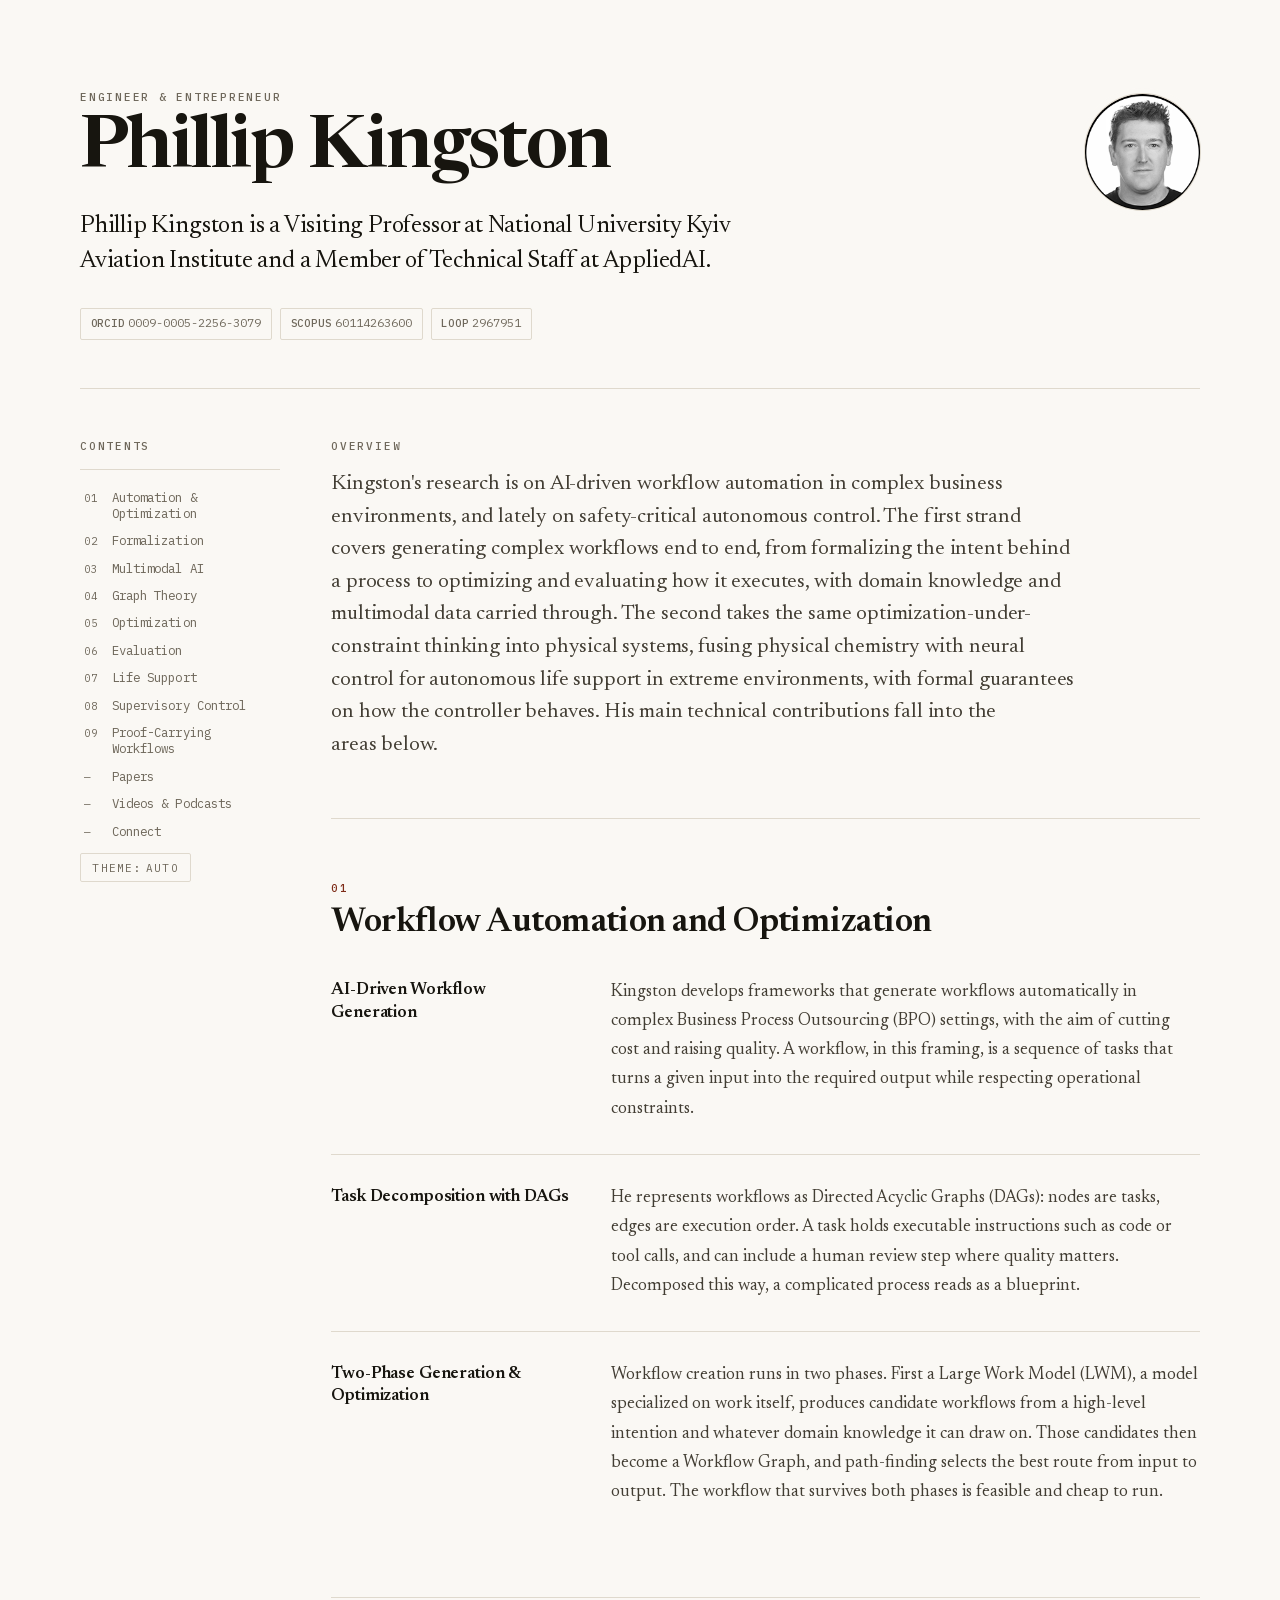
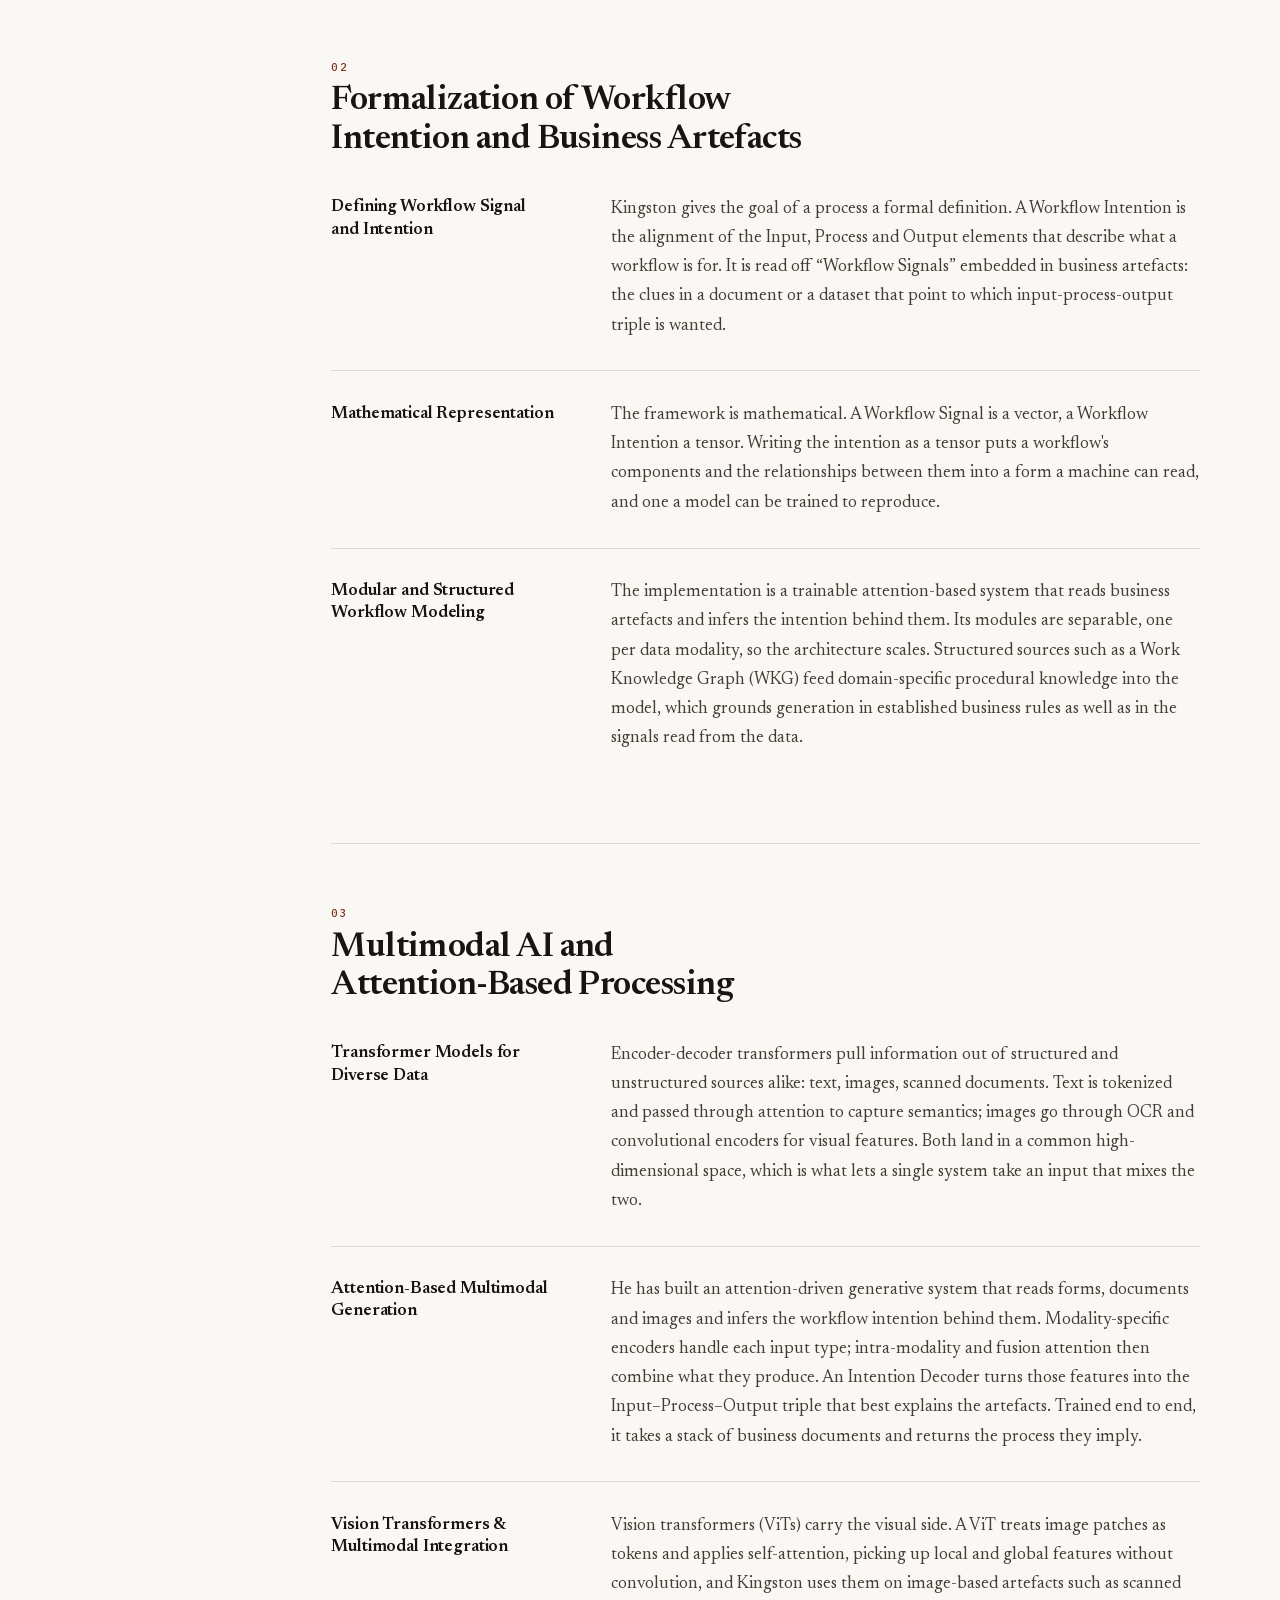
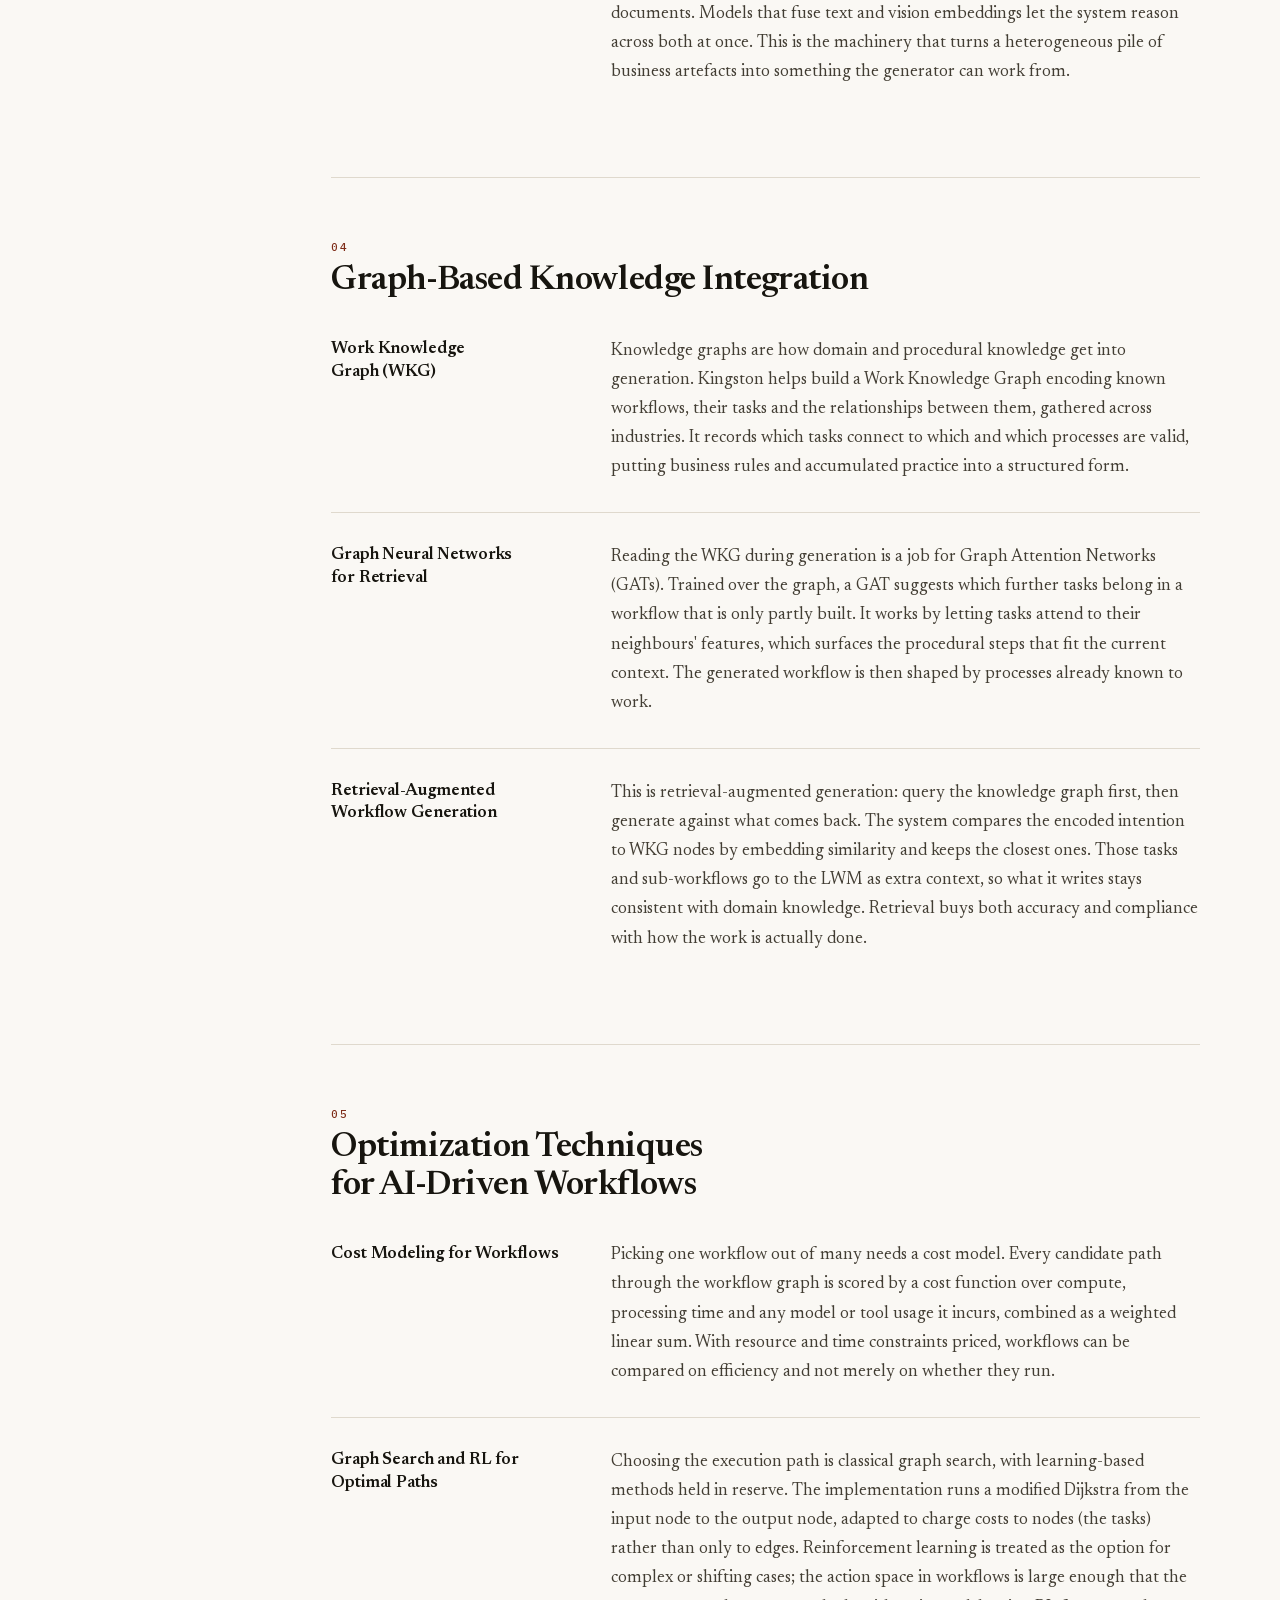
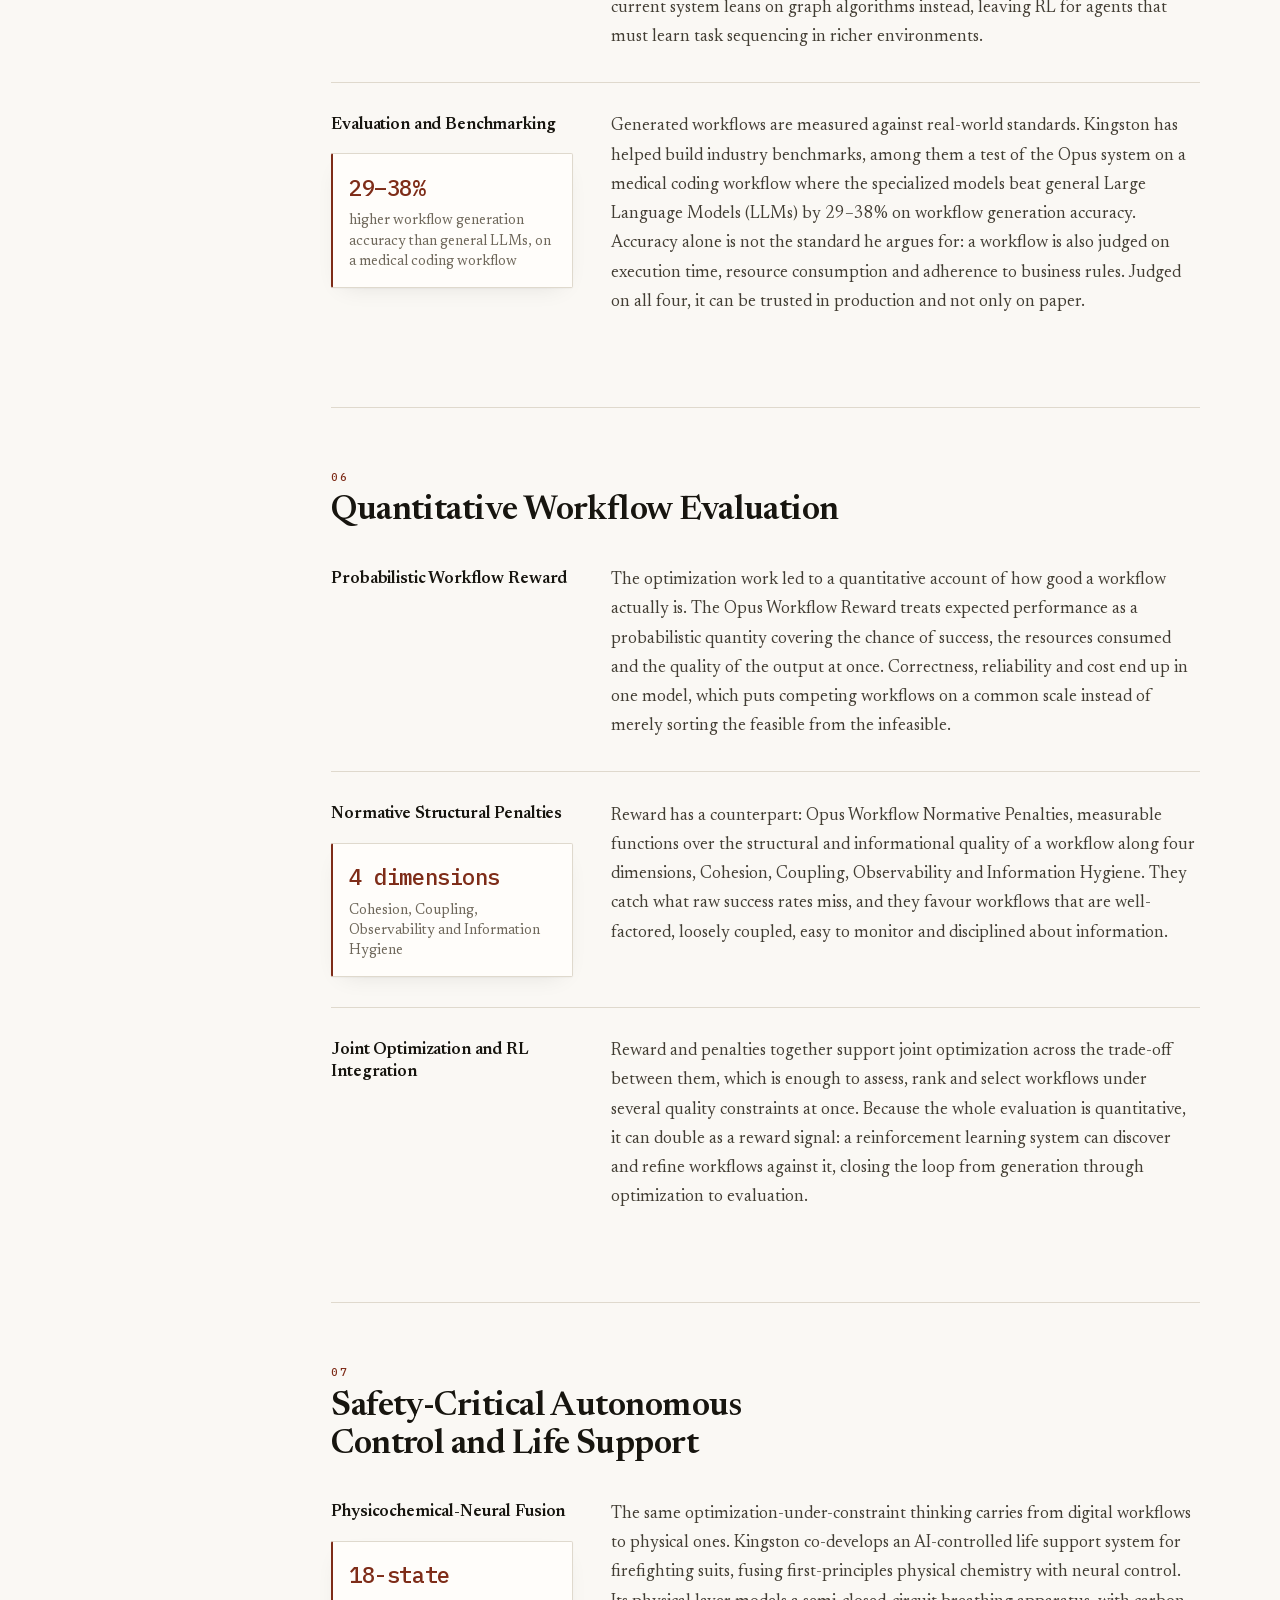
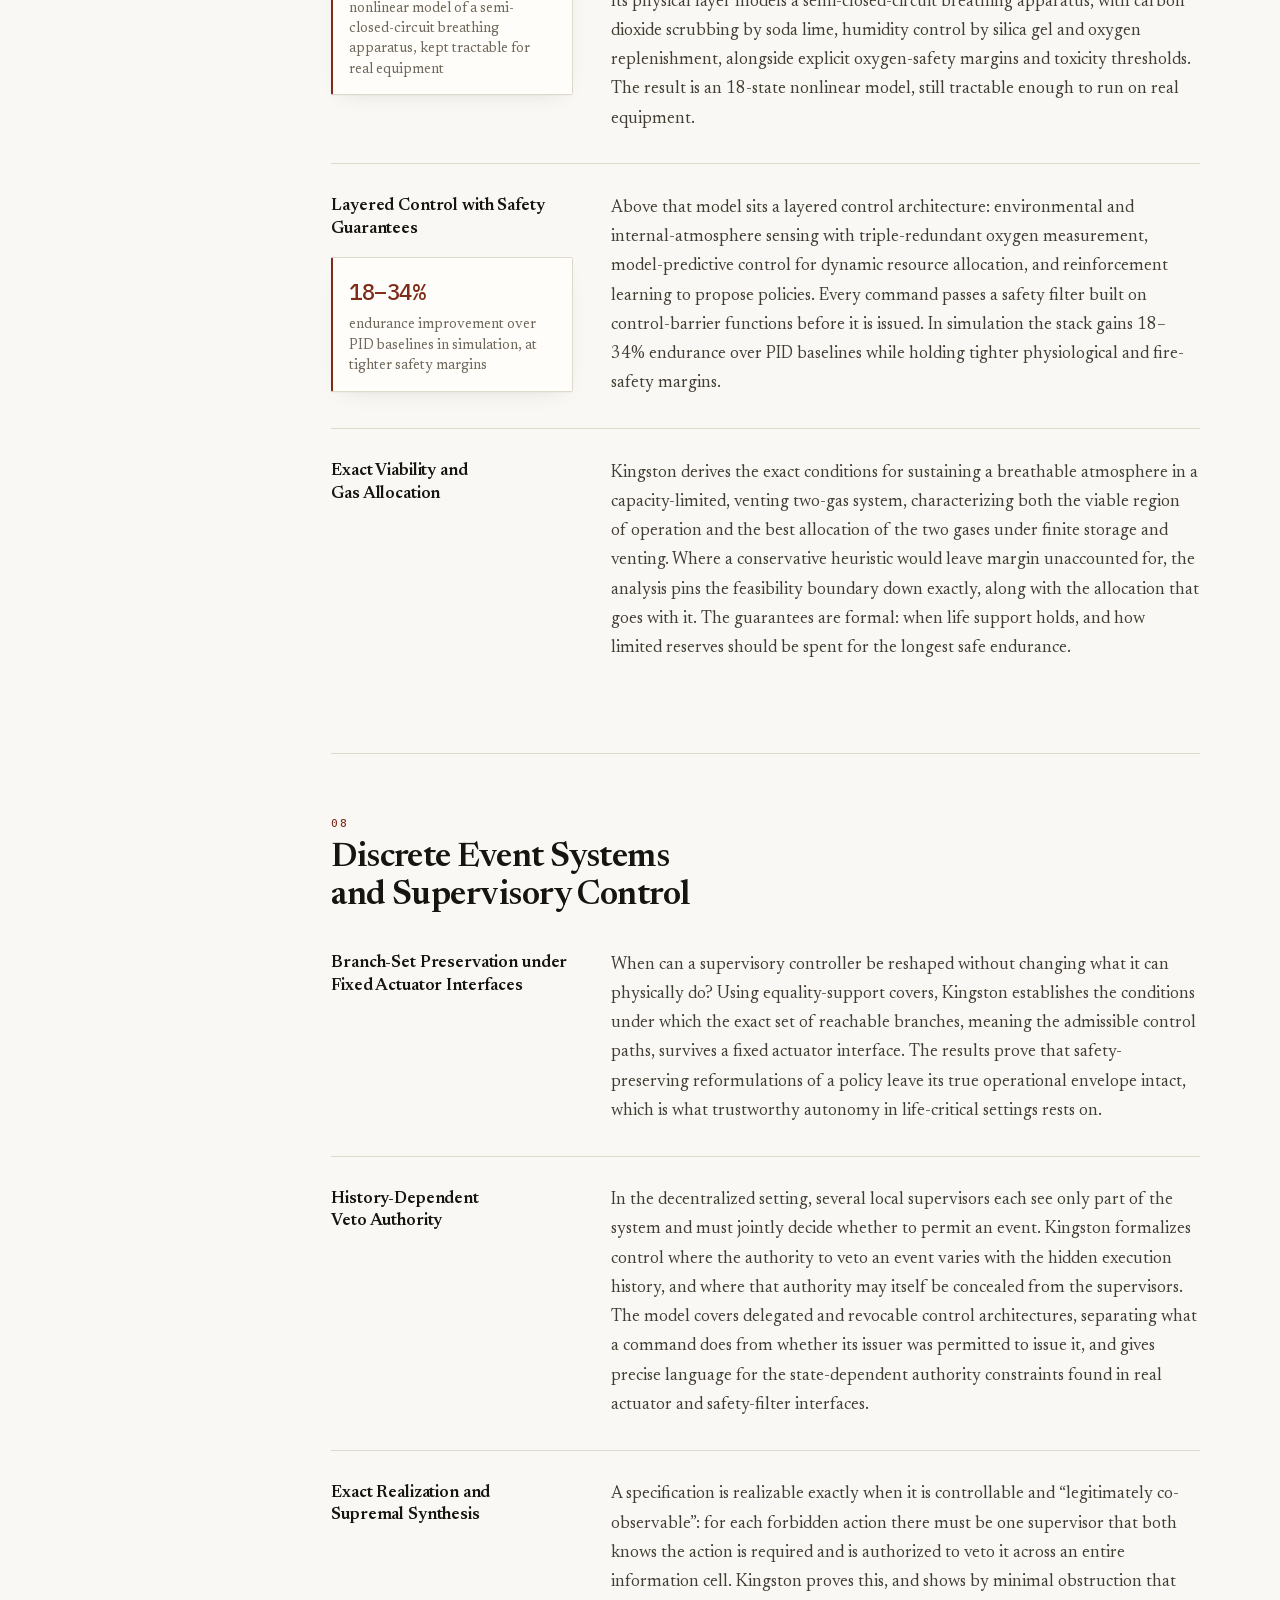
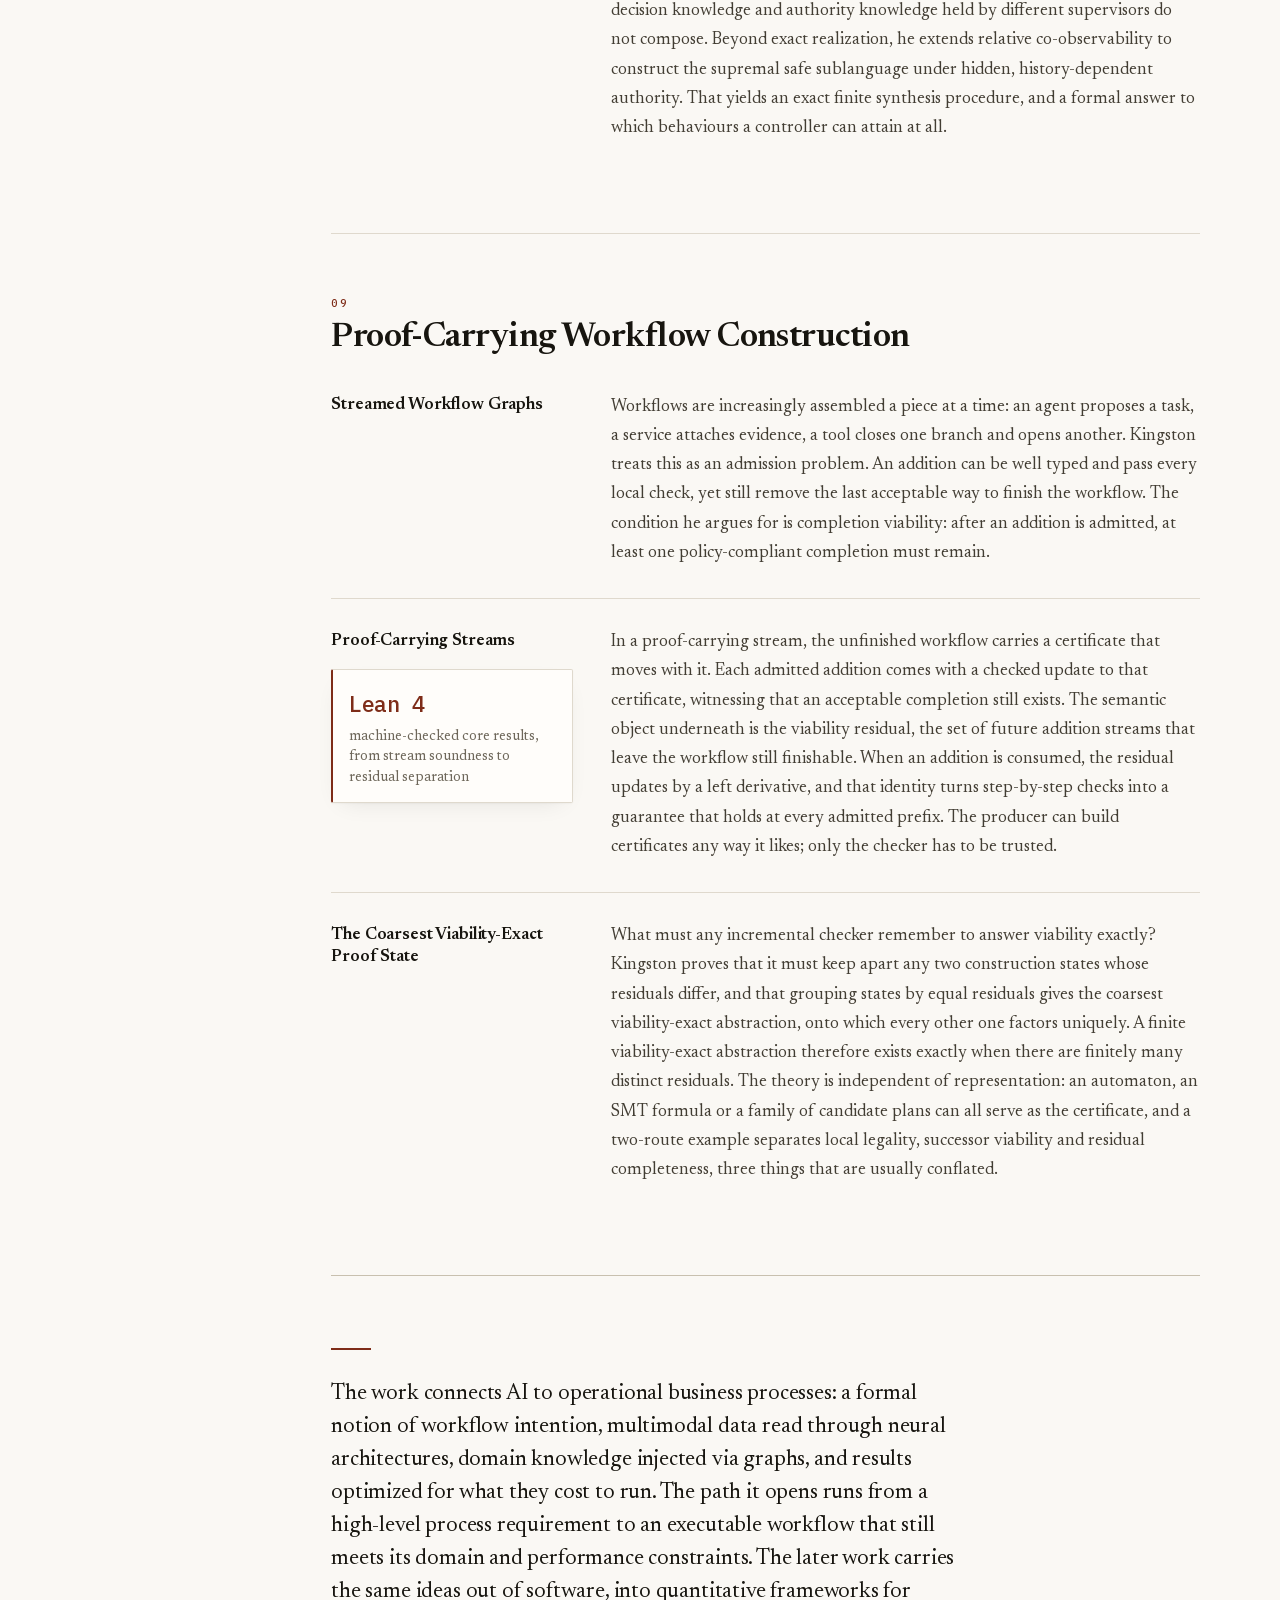
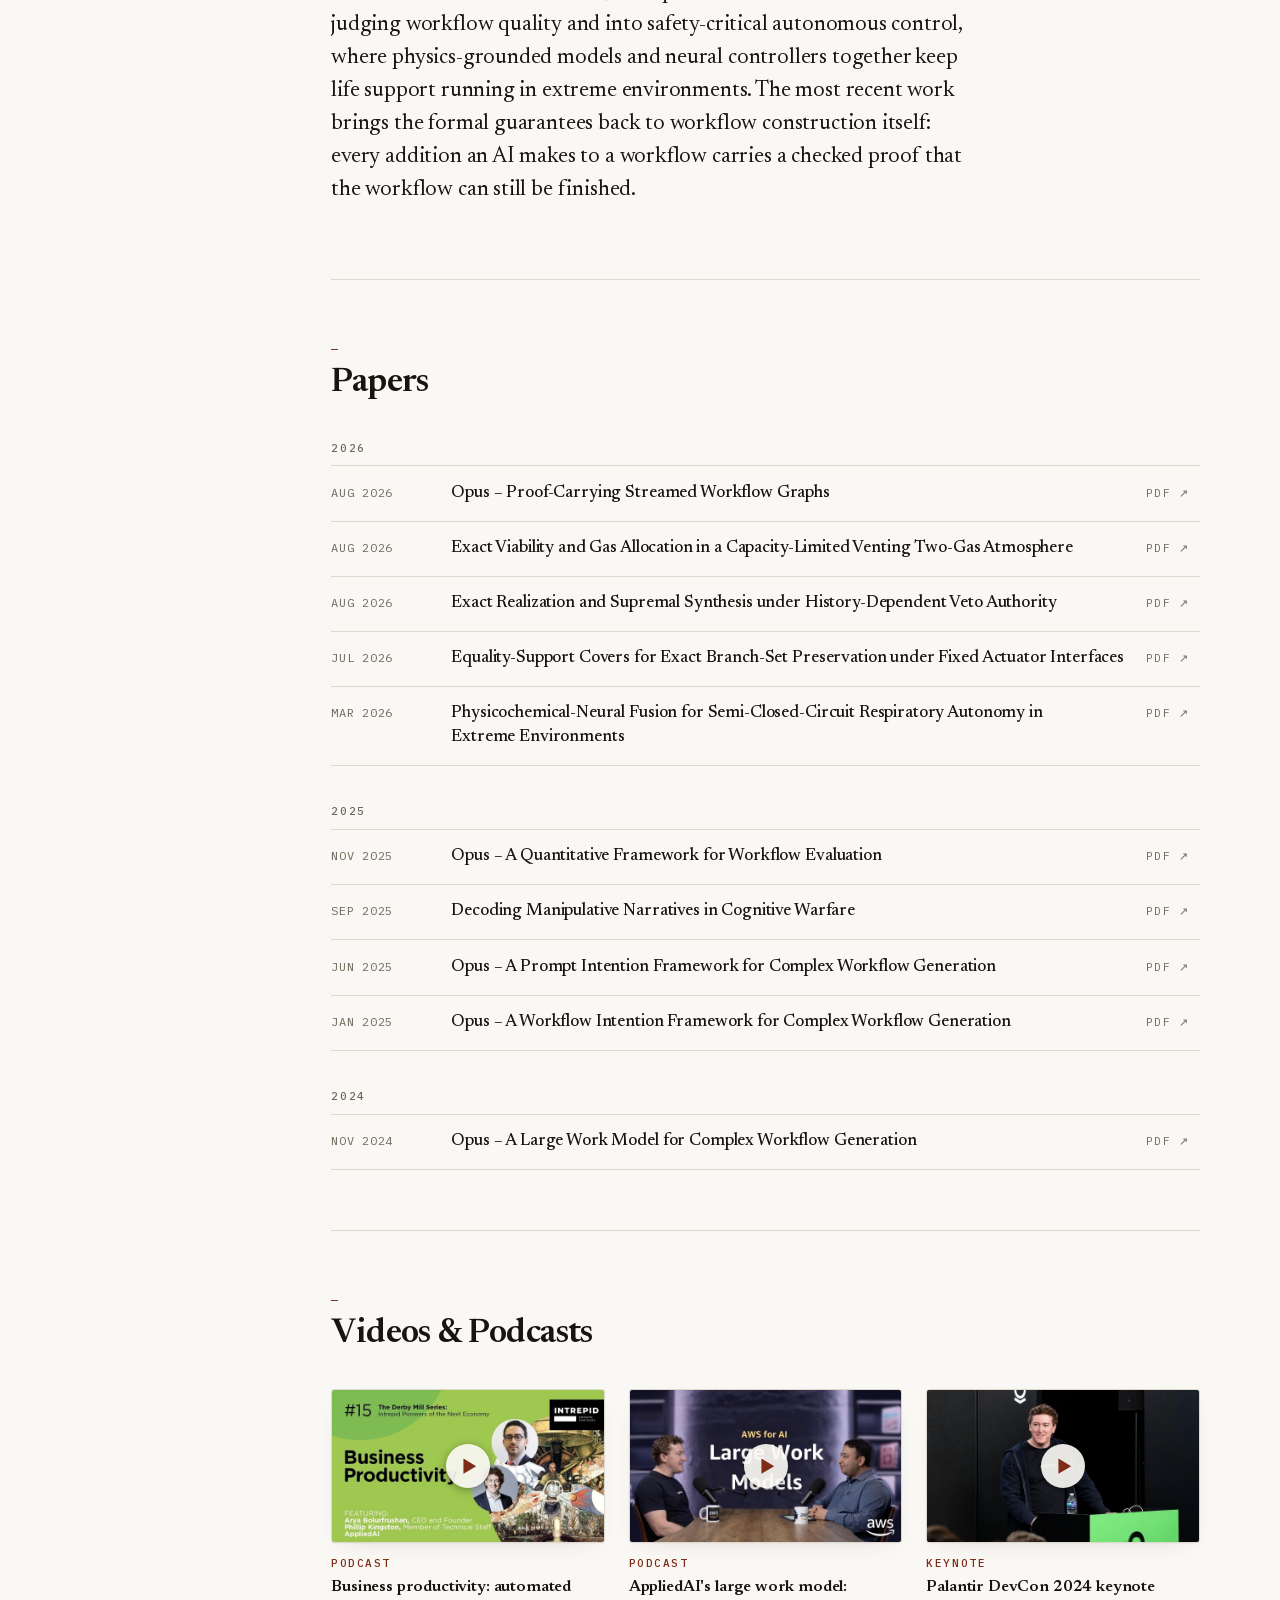
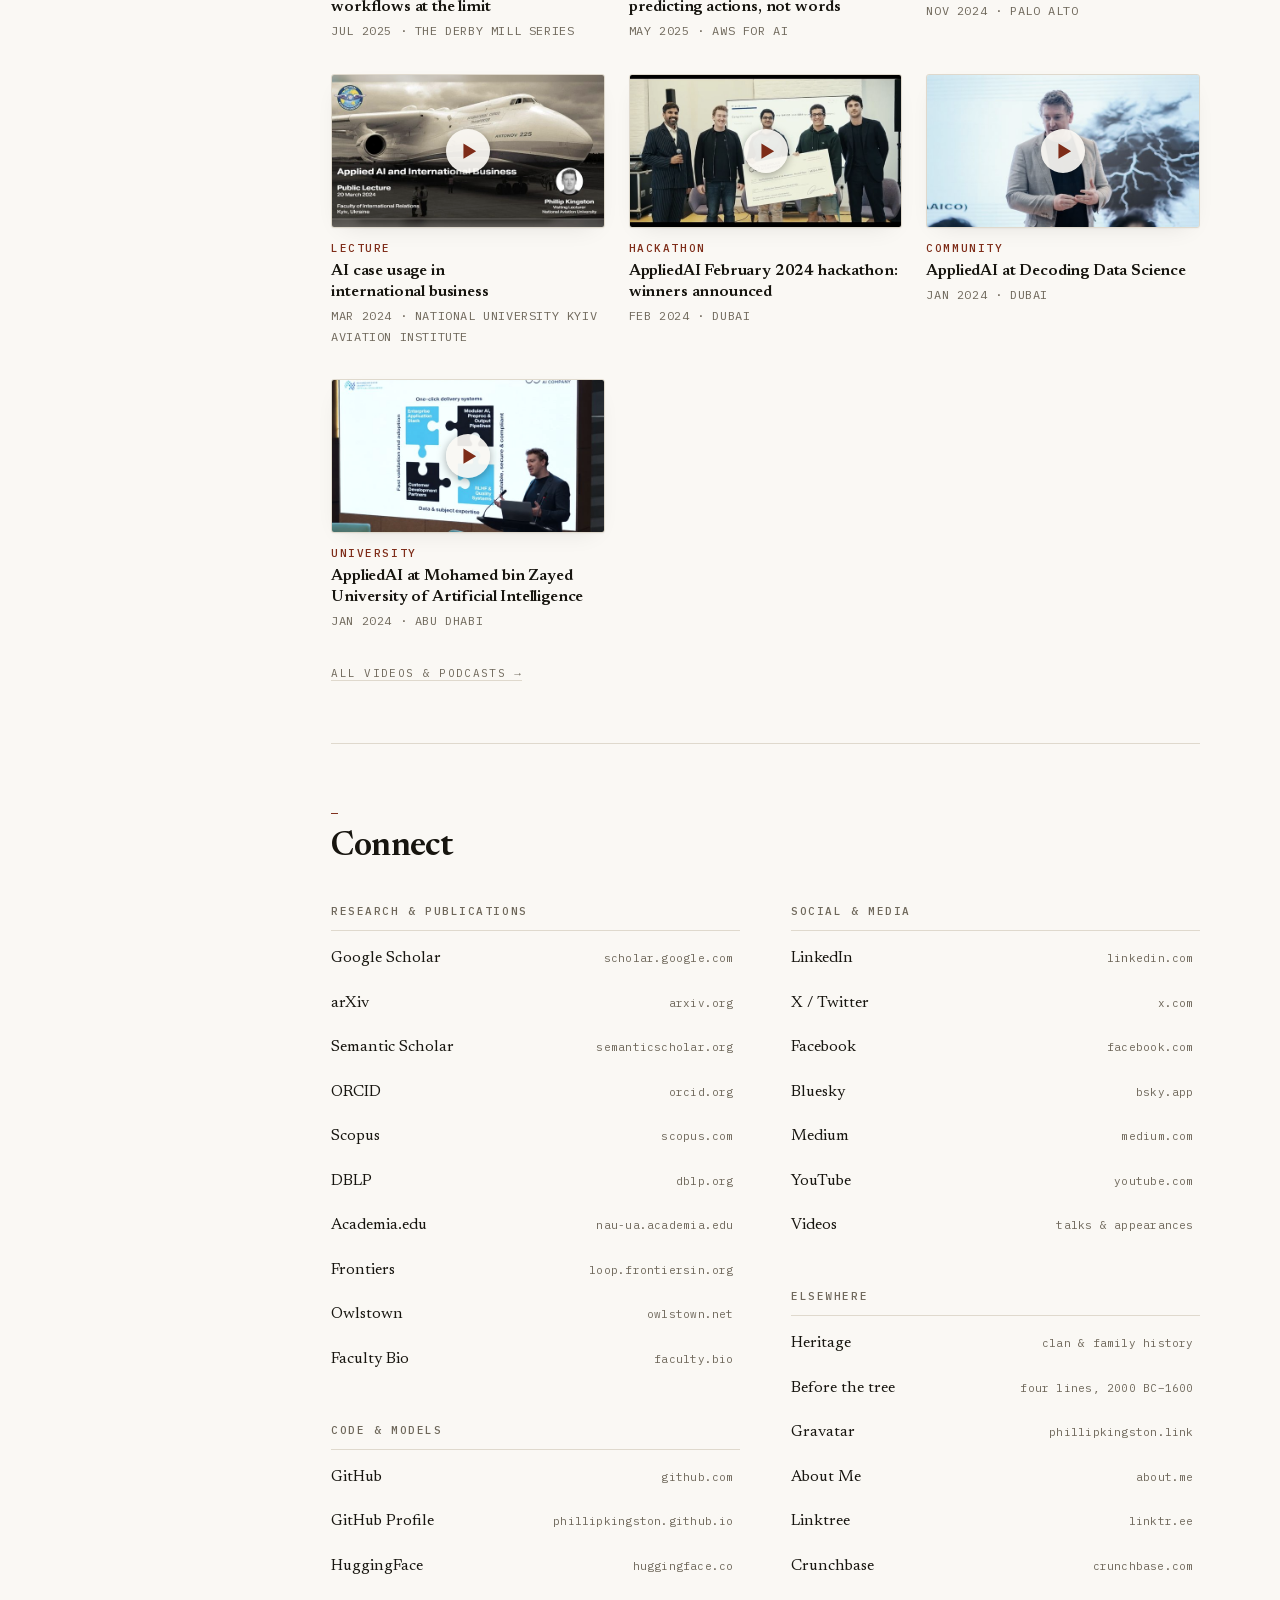
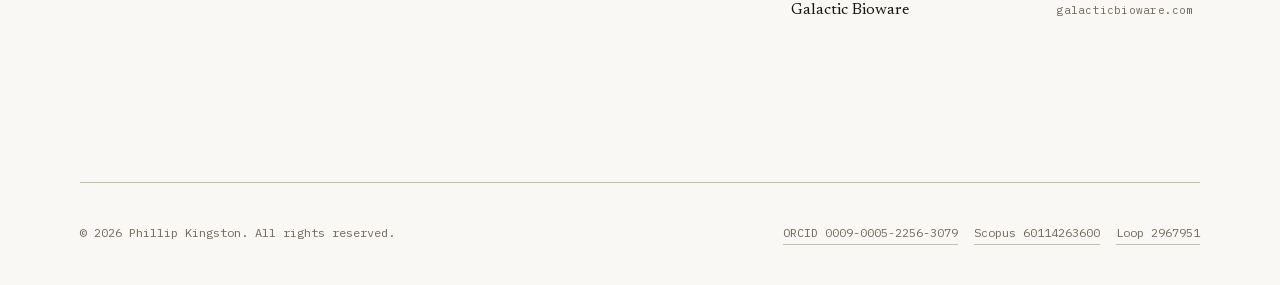
==== commit 1efe6d71: "Medium, in Connect and in sameAs The profile sits with YouTube under Social & media, the two places " ====
--- a/index.html
+++ b/index.html
@@ -500,6 +500,7 @@
                                 <li><a href="https://x.com/phillipkingston" target="_blank" rel="noopener"><span class="links__name">X / Twitter</span><span class="links__host">x.com</span></a></li>
                                 <li><a href="https://www.facebook.com/phillipkingston" target="_blank" rel="noopener"><span class="links__name">Facebook</span><span class="links__host">facebook.com</span></a></li>
                                 <li><a href="https://bsky.app/profile/phillipkingston.bsky.social" target="_blank" rel="noopener"><span class="links__name">Bluesky</span><span class="links__host">bsky.app</span></a></li>
+                                <li><a href="https://medium.com/@phillip.kingston_91952" target="_blank" rel="noopener"><span class="links__name">Medium</span><span class="links__host">medium.com</span></a></li>
                                 <li><a href="https://www.youtube.com/@phillipkingston-ai" target="_blank" rel="noopener"><span class="links__name">YouTube</span><span class="links__host">youtube.com</span></a></li>
                                 <li><a href="/videos/"><span class="links__name">Videos</span><span class="links__host">talks &amp; appearances</span></a></li>
                             </ul>
@@ -577,6 +578,7 @@
         "https://x.com/phillipkingston",
         "https://www.facebook.com/phillipkingston",
         "https://bsky.app/profile/phillipkingston.bsky.social",
+        "https://medium.com/@phillip.kingston_91952",
         "https://www.youtube.com/@phillipkingston-ai",
         "https://phillipkingston.link/",
         "https://about.me/phillipkingston",
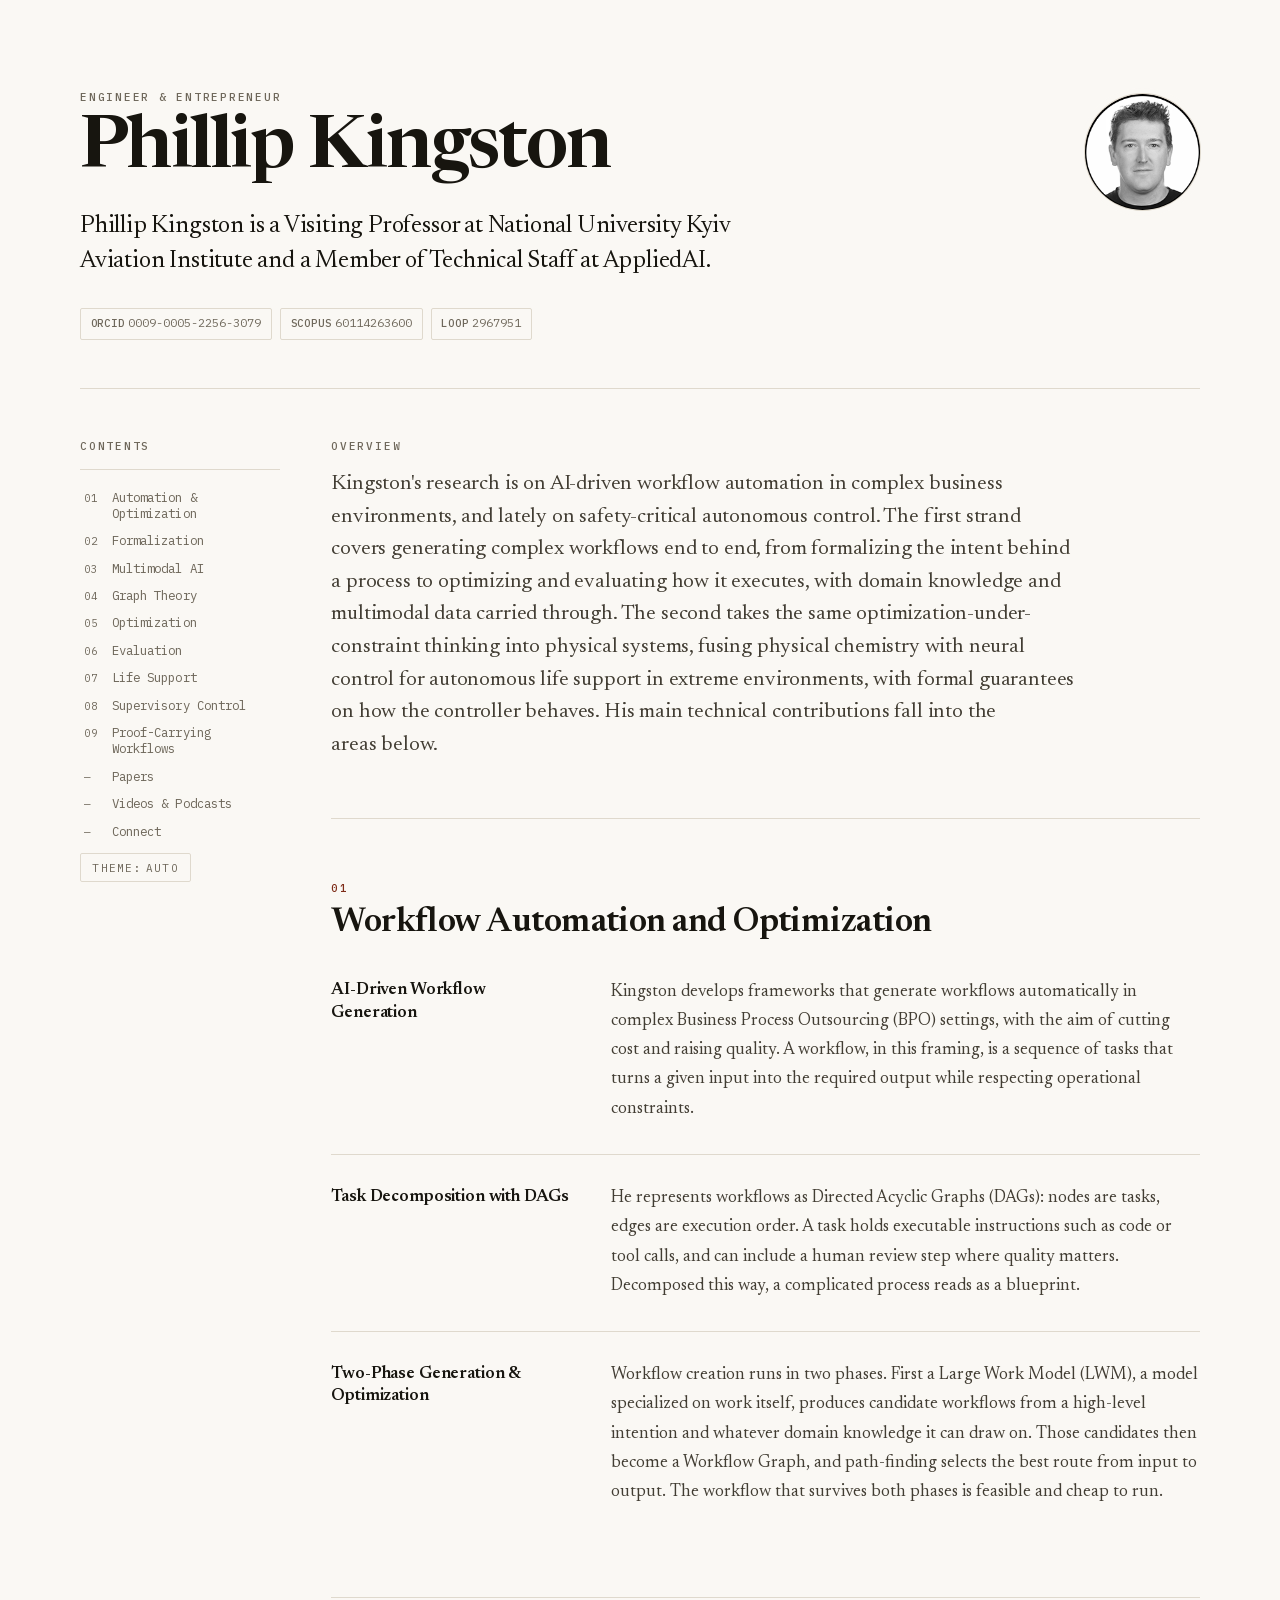
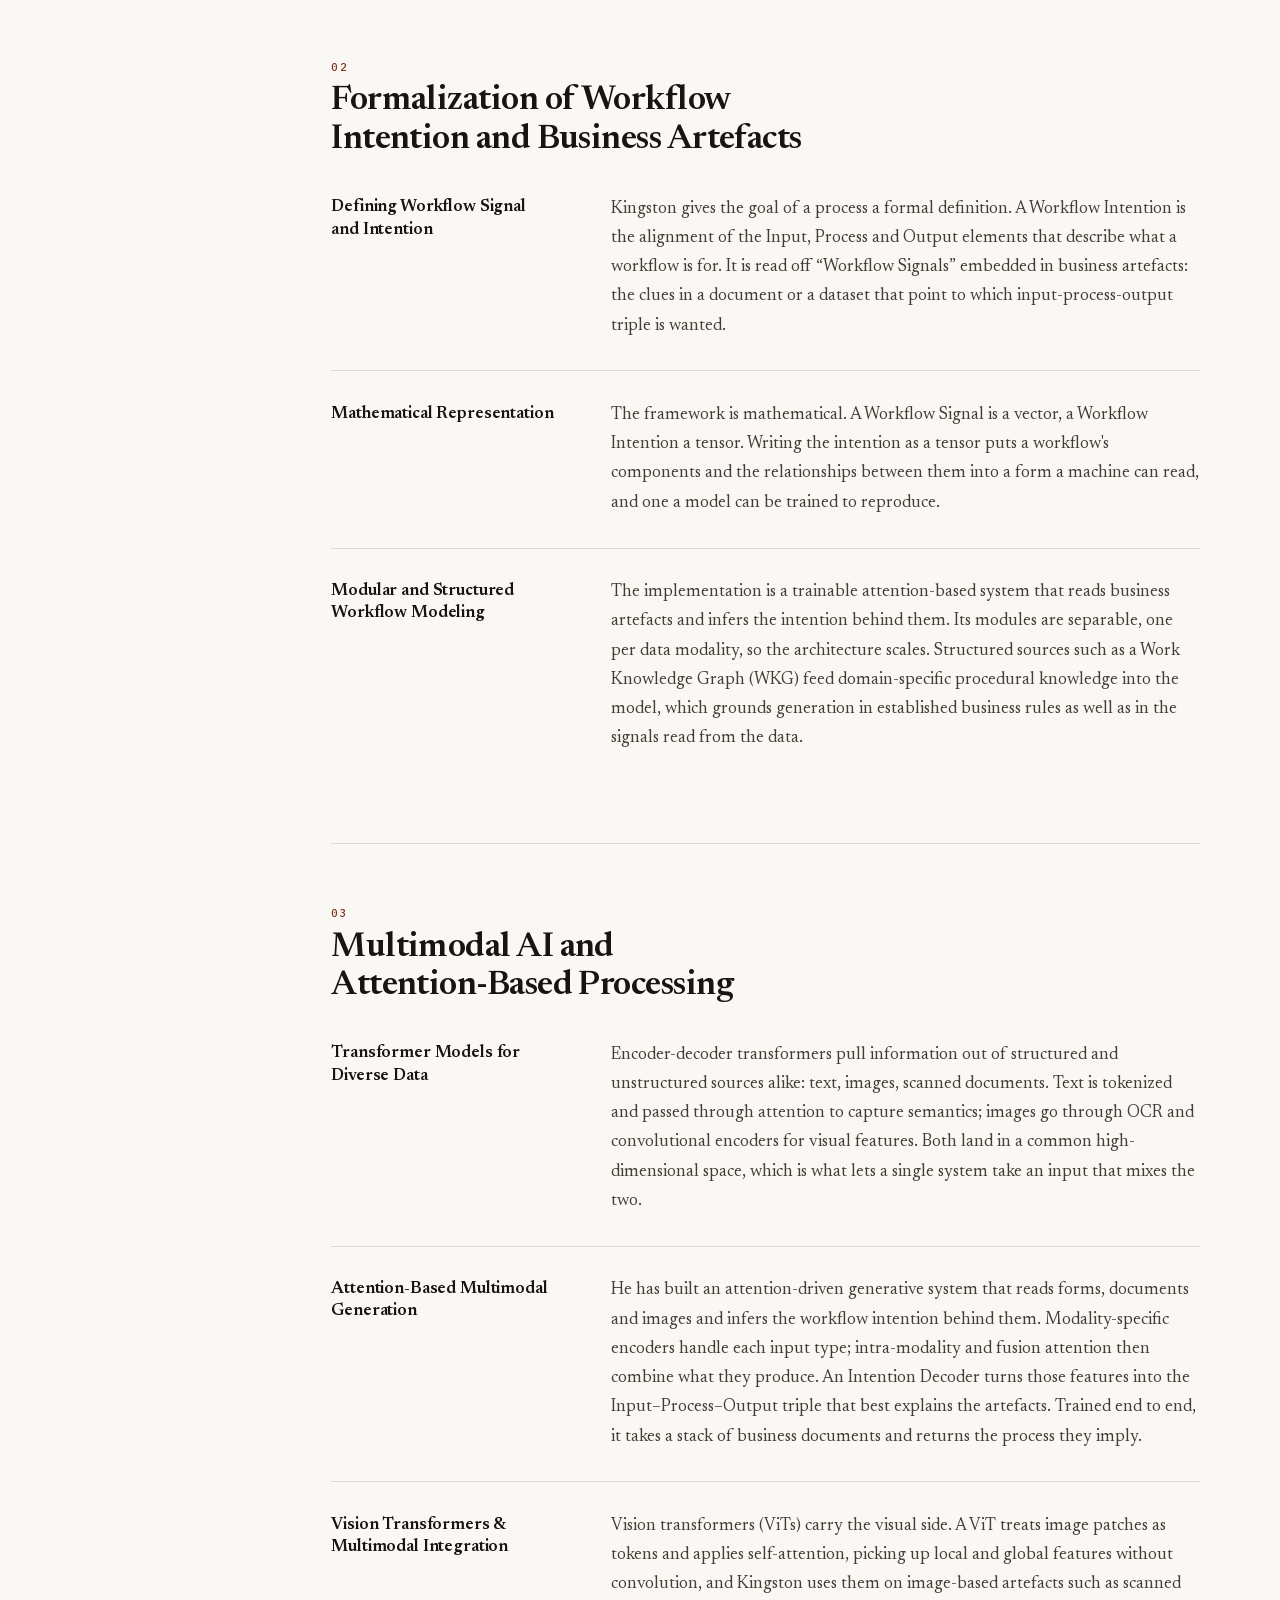
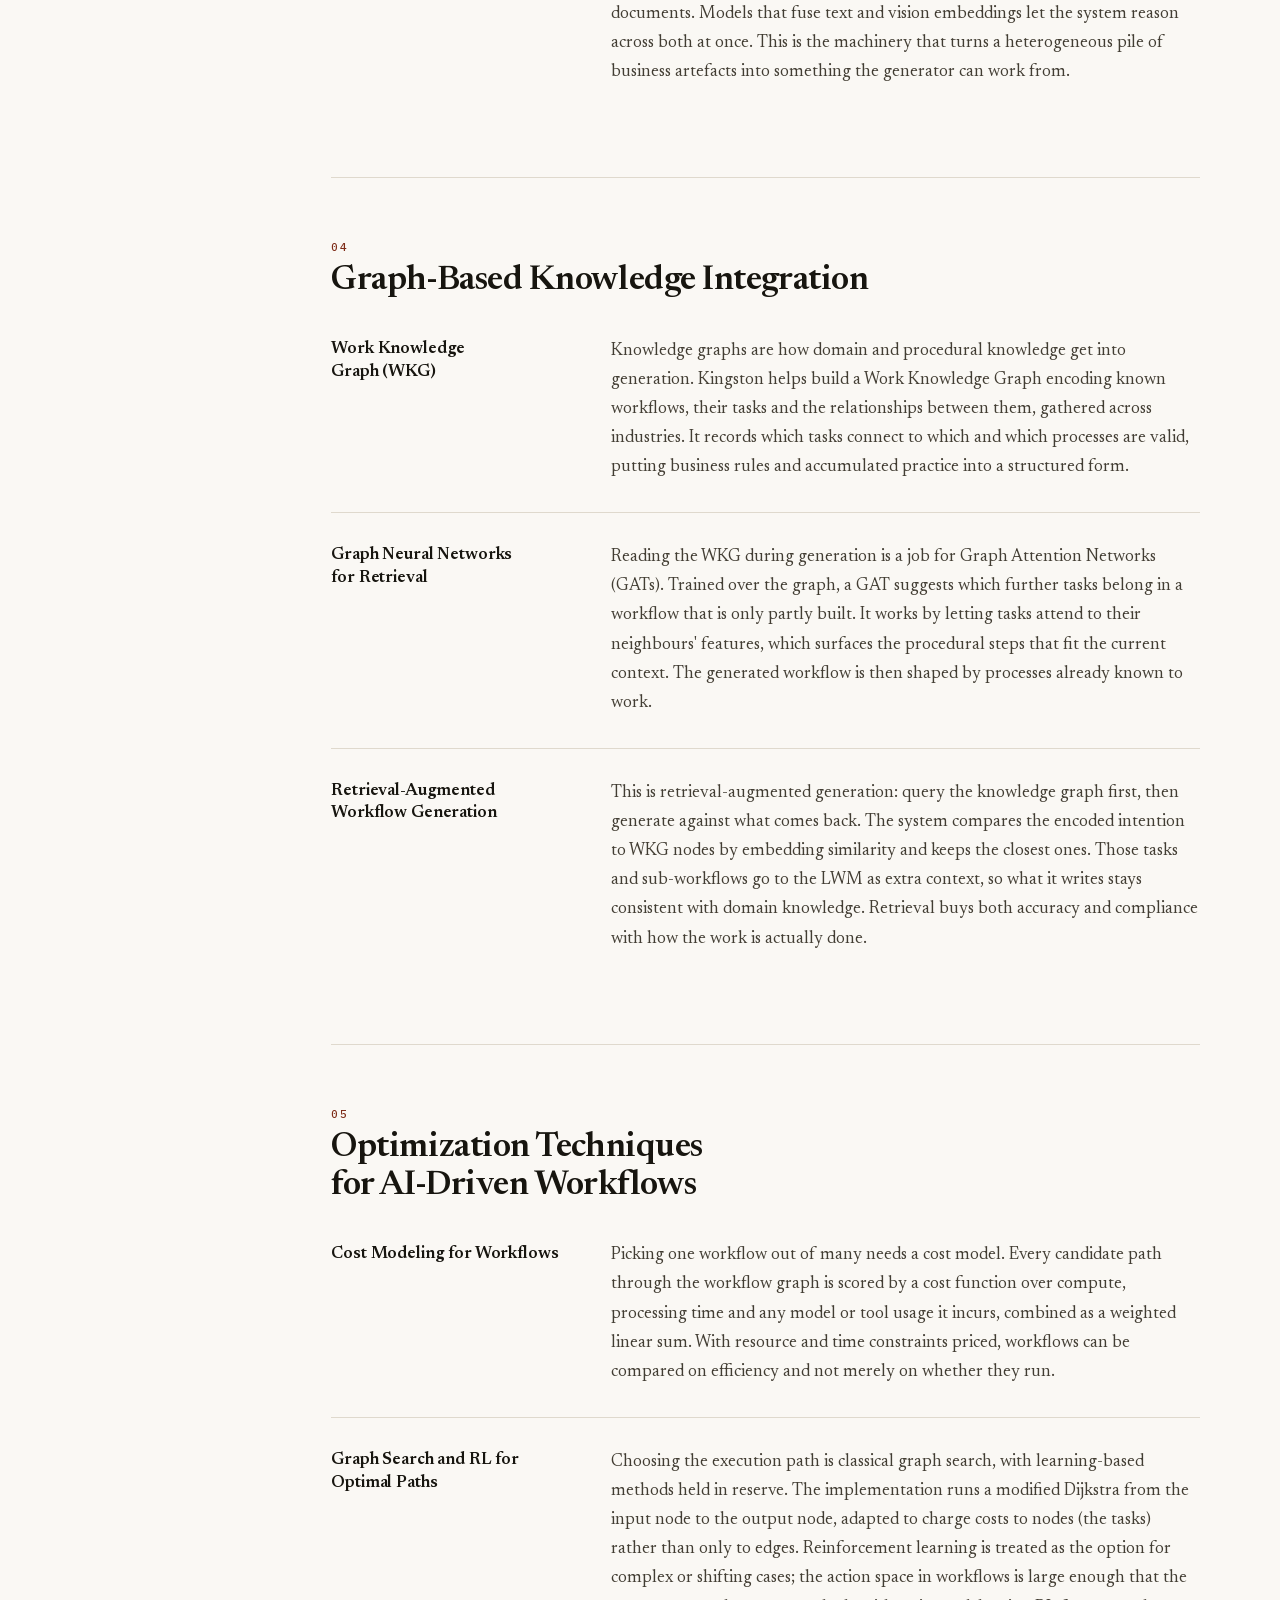
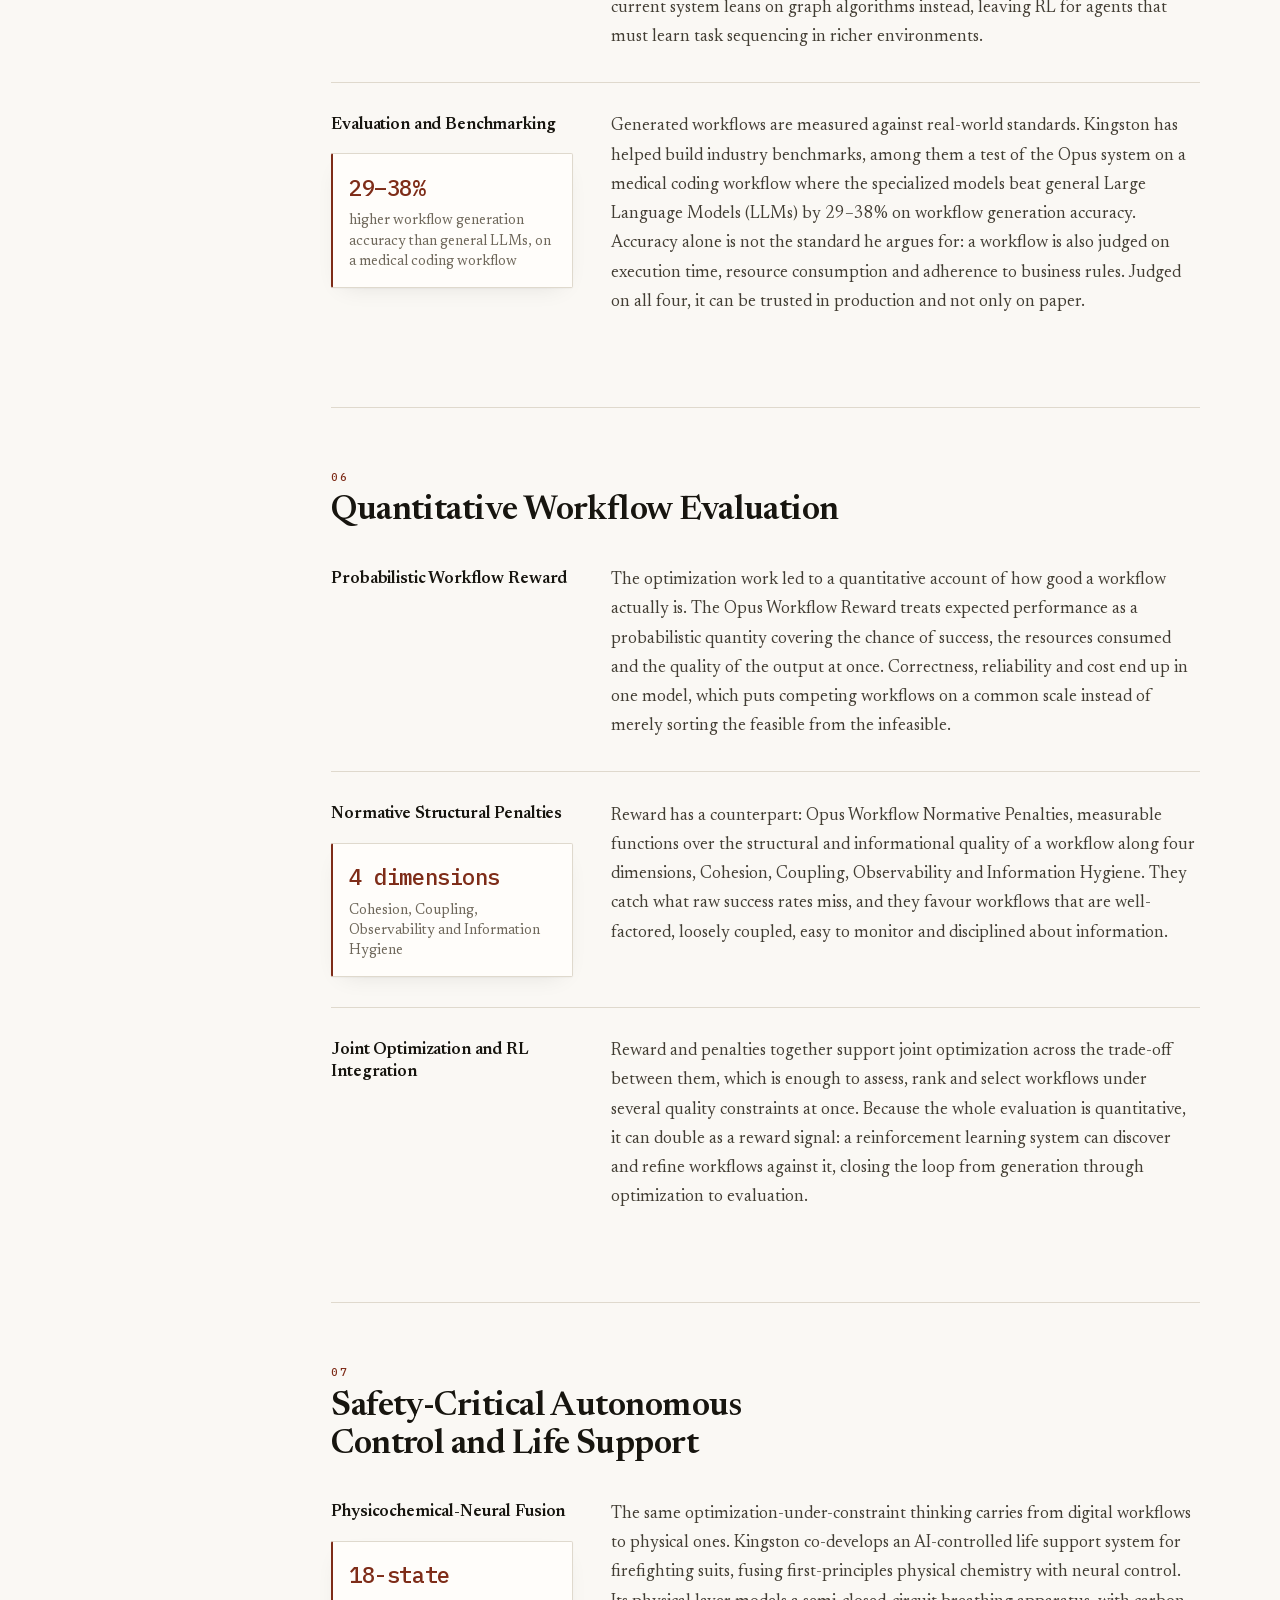
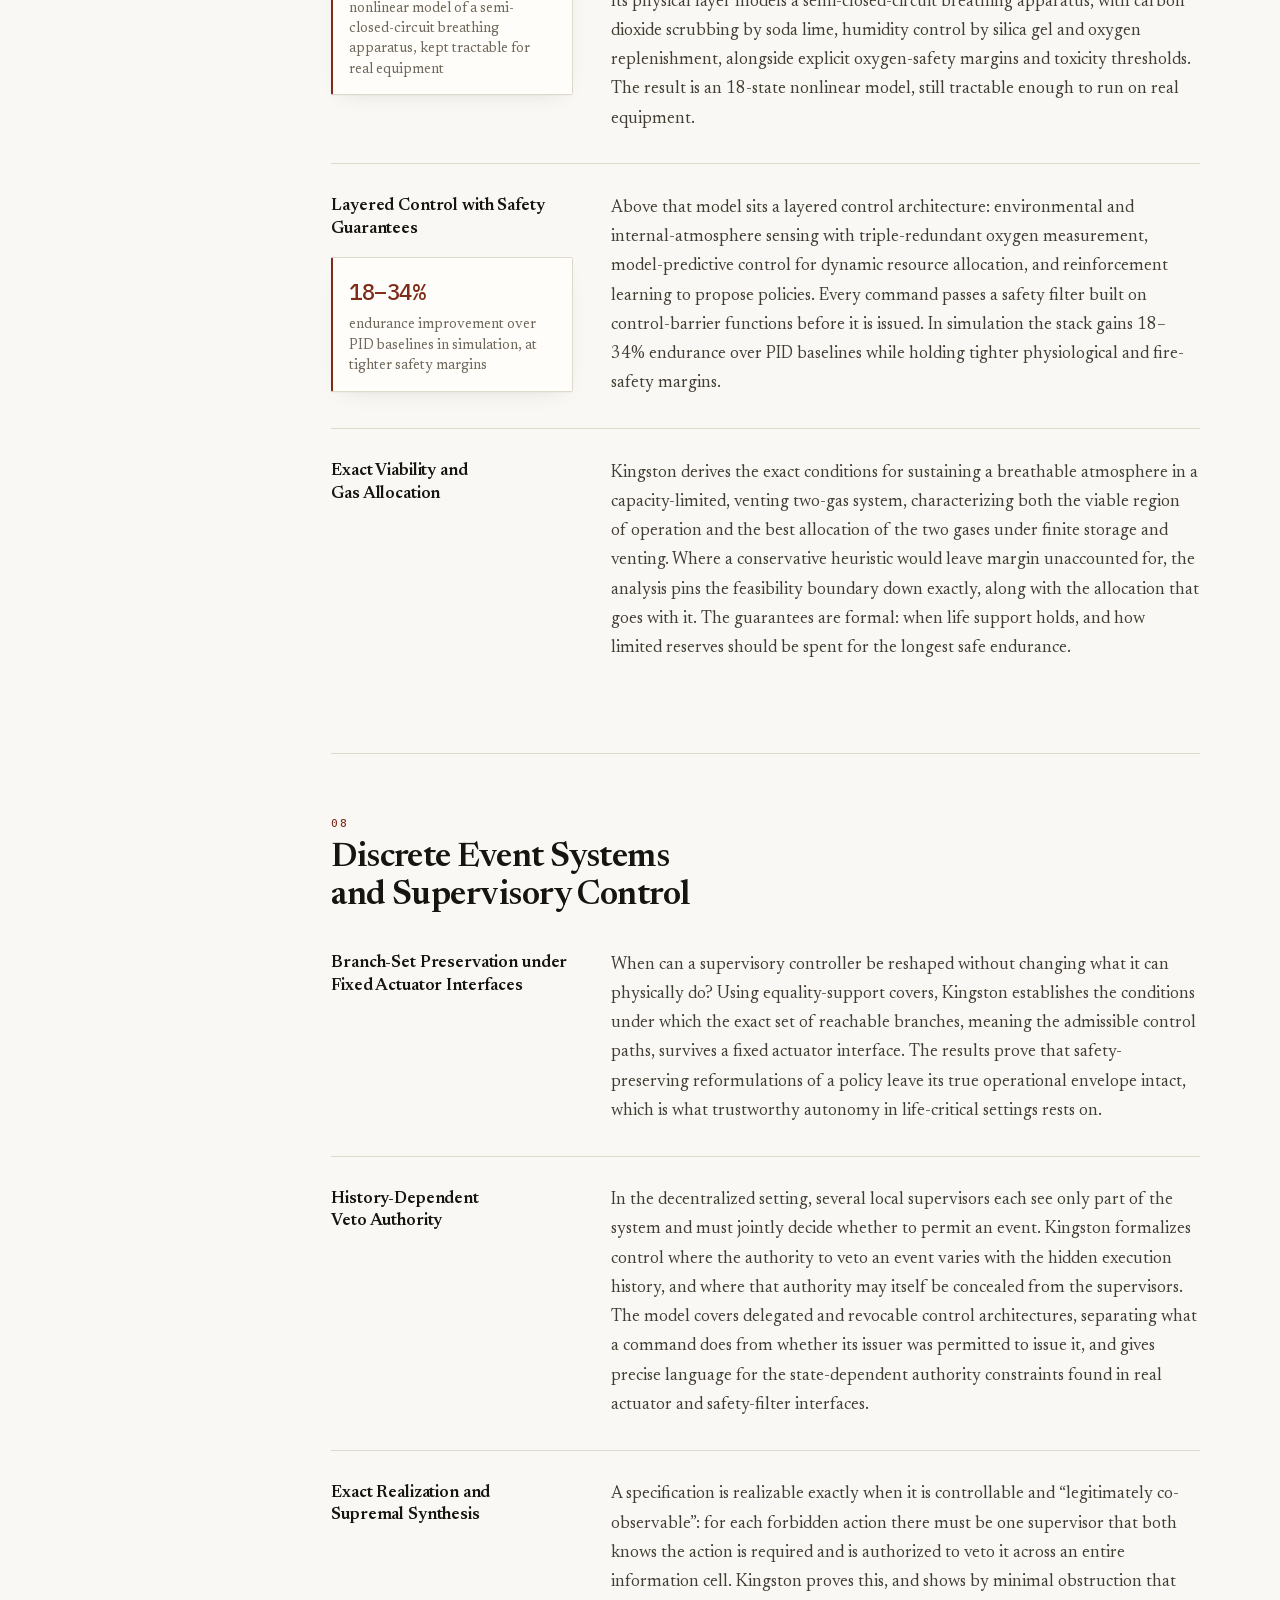
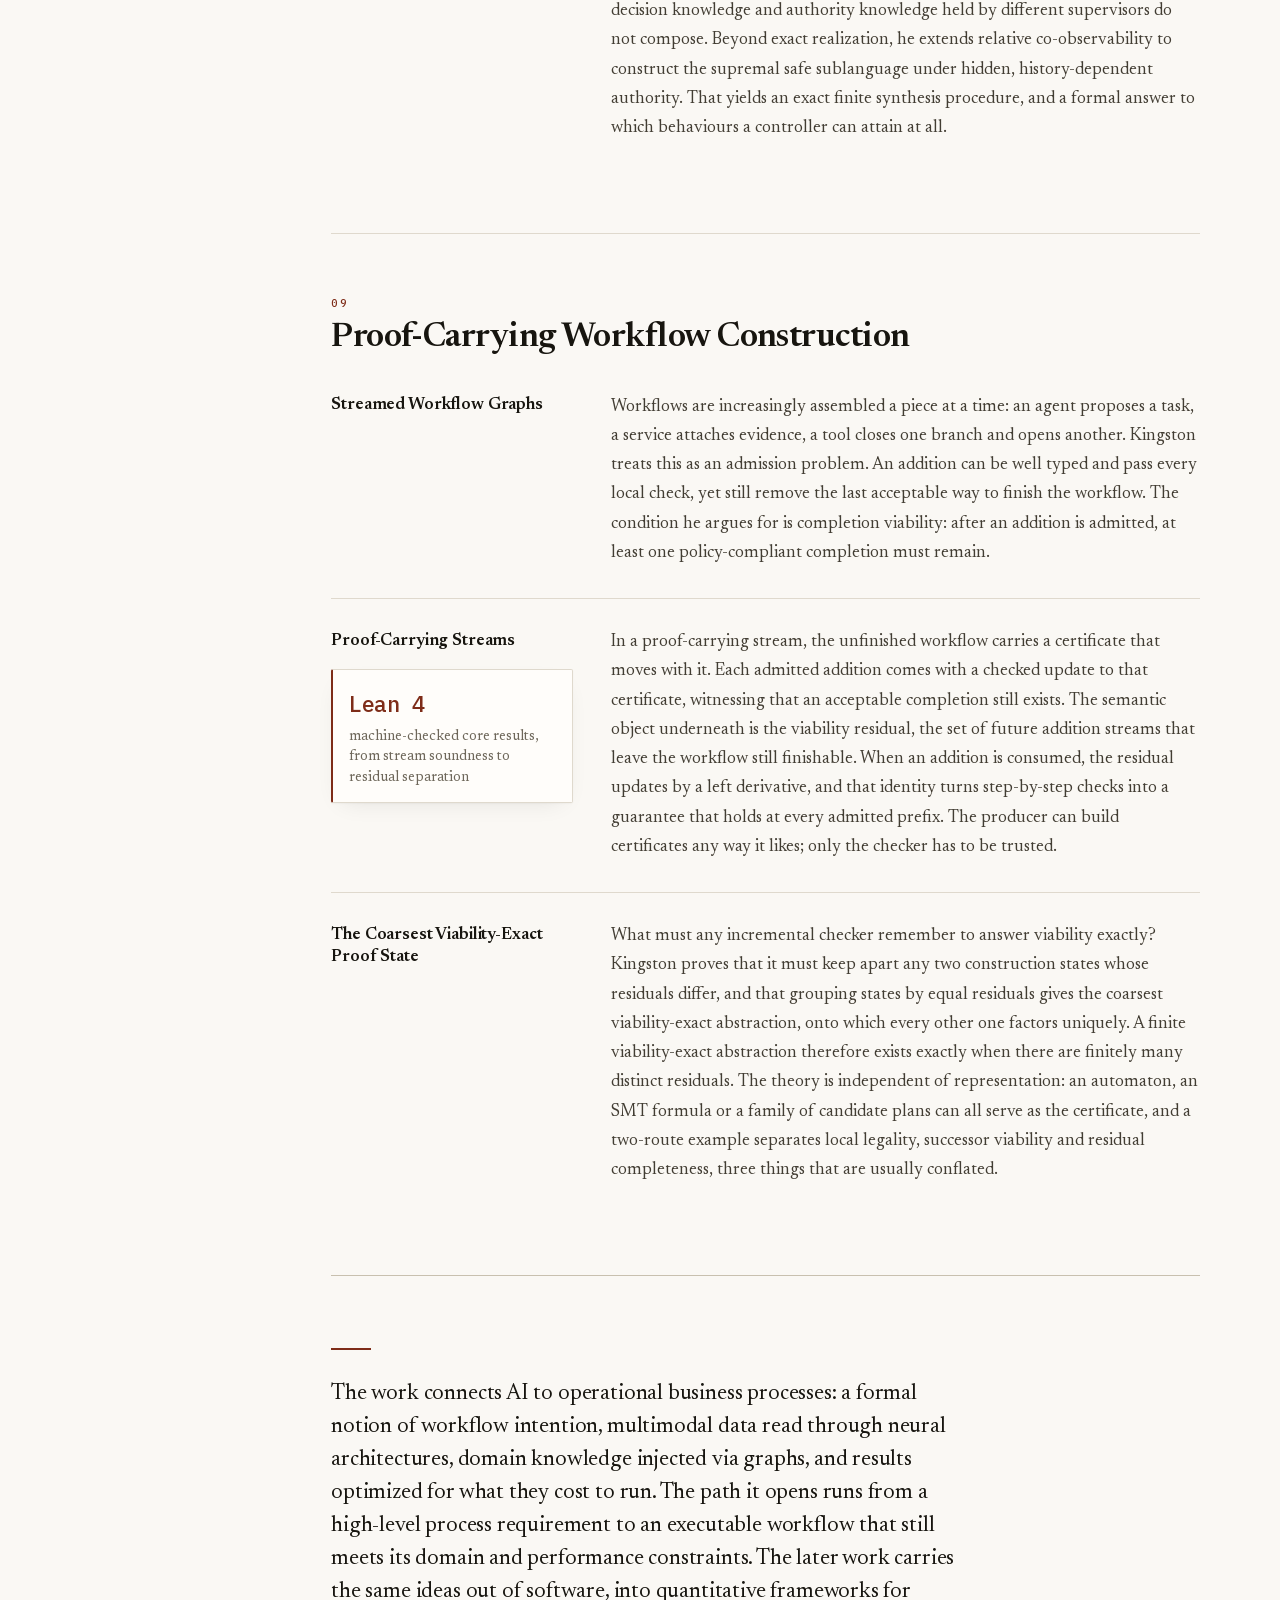
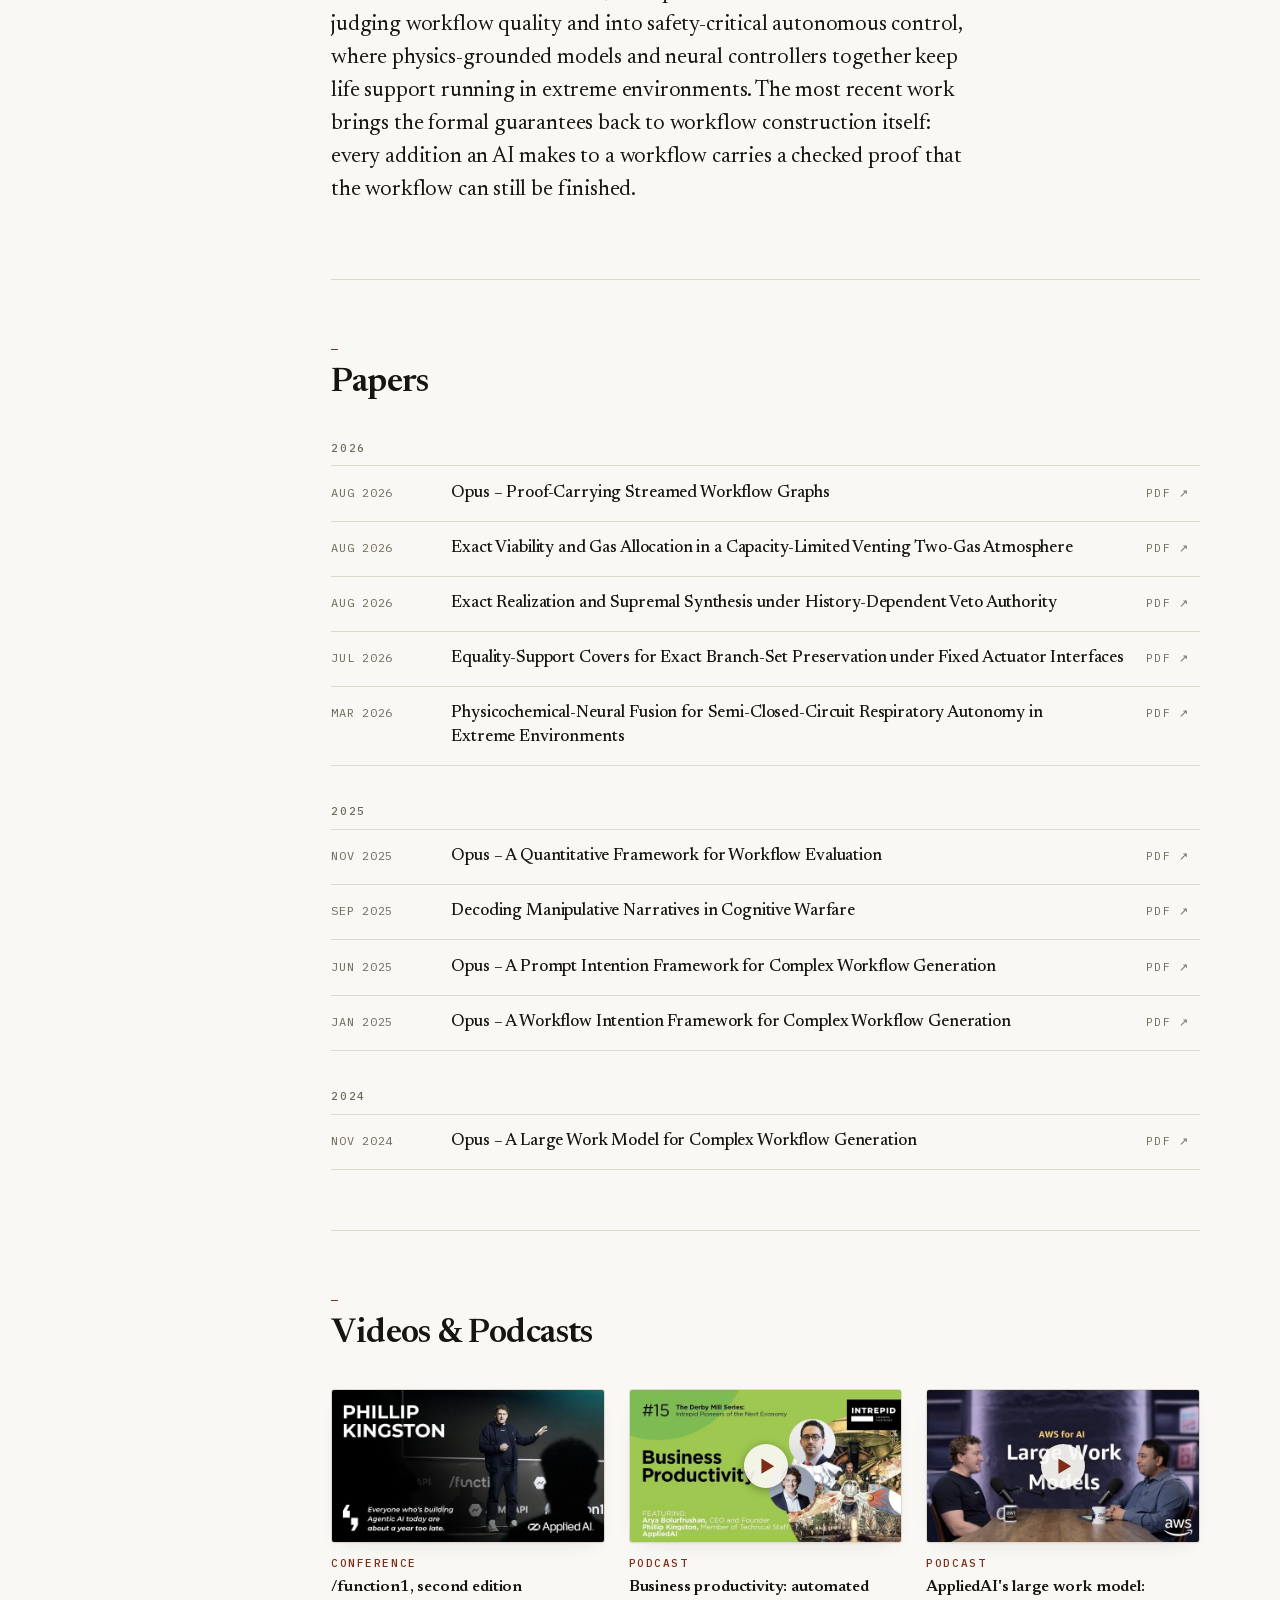
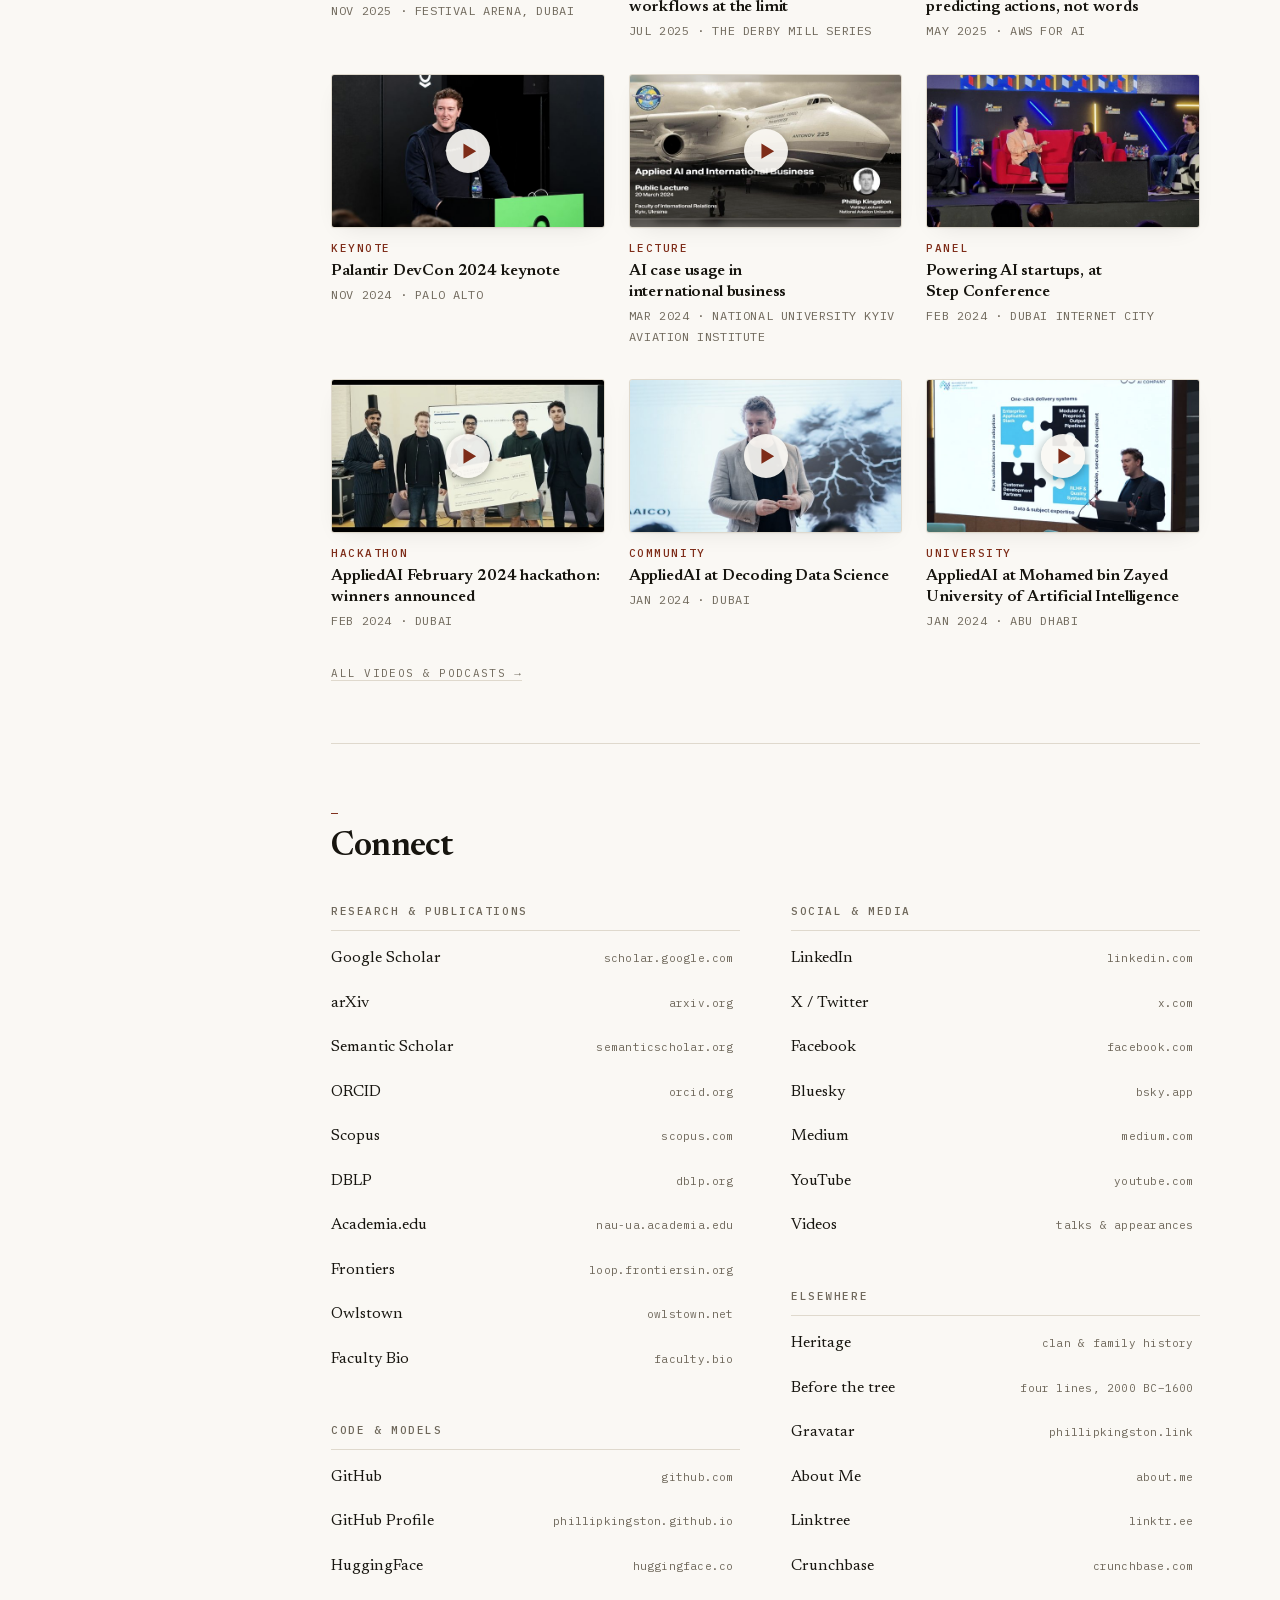
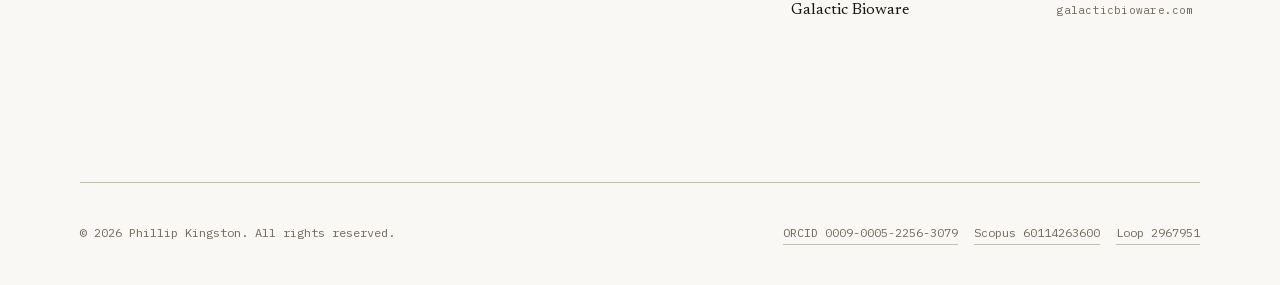
==== commit 8b33b16a: "Homepage: every appearance, not just the ones that play /function1 and the Step panel were the two e" ====
--- a/index.html
+++ b/index.html
@@ -404,6 +404,14 @@
                         <h2 id="videos-h">Videos &amp; Podcasts</h2>
                     </div>
                     <ul class="watch">
+                        <li><a href="/videos/#function1">
+                            <span class="watch__frame"><img src="/img/videos/function1-2025-cover-640.jpg" width="640" height="360" loading="lazy" alt=""></span>
+                            <span class="watch__text">
+                                <span class="watch__kind">Conference</span>
+                                <span class="watch__title">/function1, second edition</span>
+                                <span class="watch__meta"><time datetime="2025-11-18">Nov 2025</time> &#183; Festival Arena, Dubai</span>
+                            </span>
+                        </a></li>
                         <li><a href="/videos/#derby-mill">
                             <span class="watch__frame"><img src="/img/videos/P8IVkxhXCw8-640.jpg" width="640" height="360" loading="lazy" alt=""><span class="watch__play" aria-hidden="true"><svg viewBox="0 0 16 16" focusable="false"><path d="M3 1.4 14 8 3 14.6Z"/></svg></span></span>
                             <span class="watch__text">
@@ -434,6 +442,14 @@
                                 <span class="watch__kind">Lecture</span>
                                 <span class="watch__title">AI case usage in international business</span>
                                 <span class="watch__meta"><time datetime="2024-03-26">Mar 2024</time> &#183; National University Kyiv Aviation Institute</span>
+                            </span>
+                        </a></li>
+                        <li><a href="/videos/#step-2024">
+                            <span class="watch__frame"><img src="/img/videos/step-2024-cover-640.jpg" width="640" height="360" loading="lazy" alt=""></span>
+                            <span class="watch__text">
+                                <span class="watch__kind">Panel</span>
+                                <span class="watch__title">Powering AI startups, at Step Conference</span>
+                                <span class="watch__meta"><time datetime="2024-02-21">Feb 2024</time> &#183; Dubai Internet City</span>
                             </span>
                         </a></li>
                         <li><a href="/videos/#hackathon">
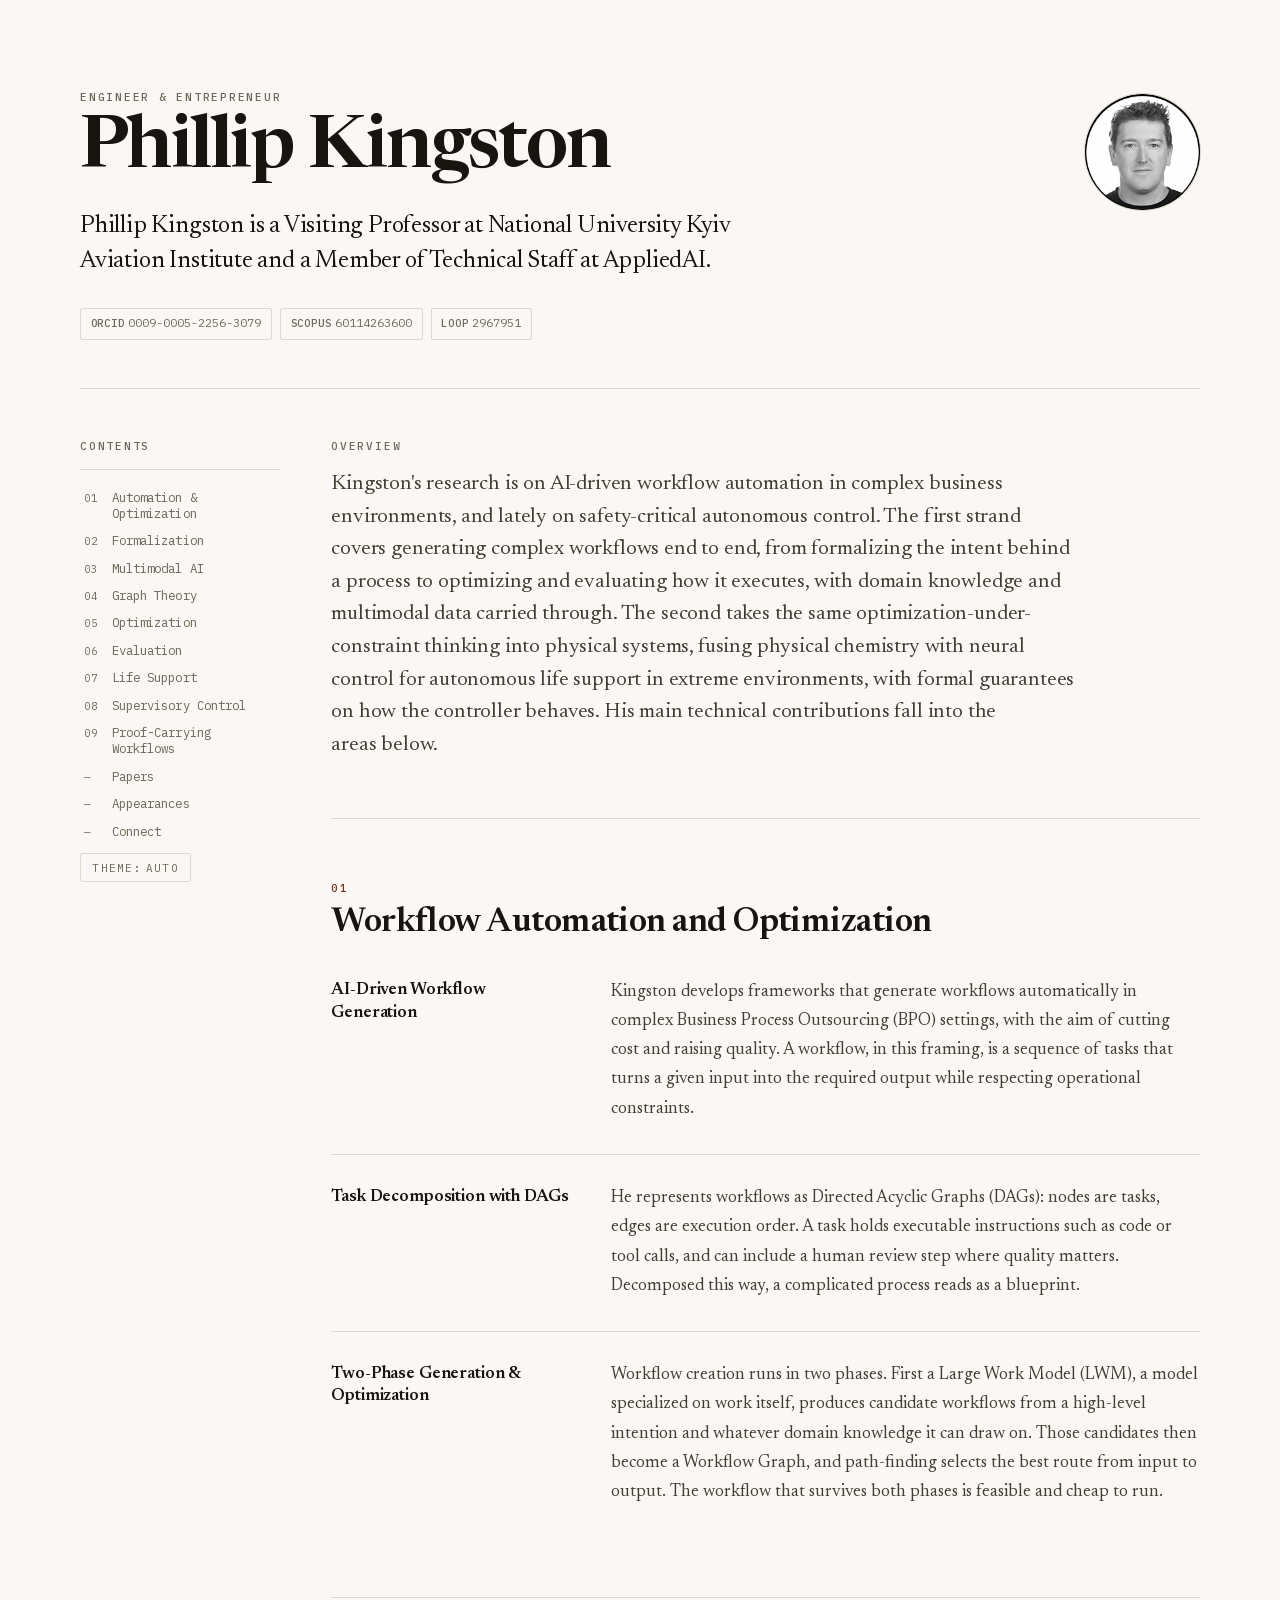
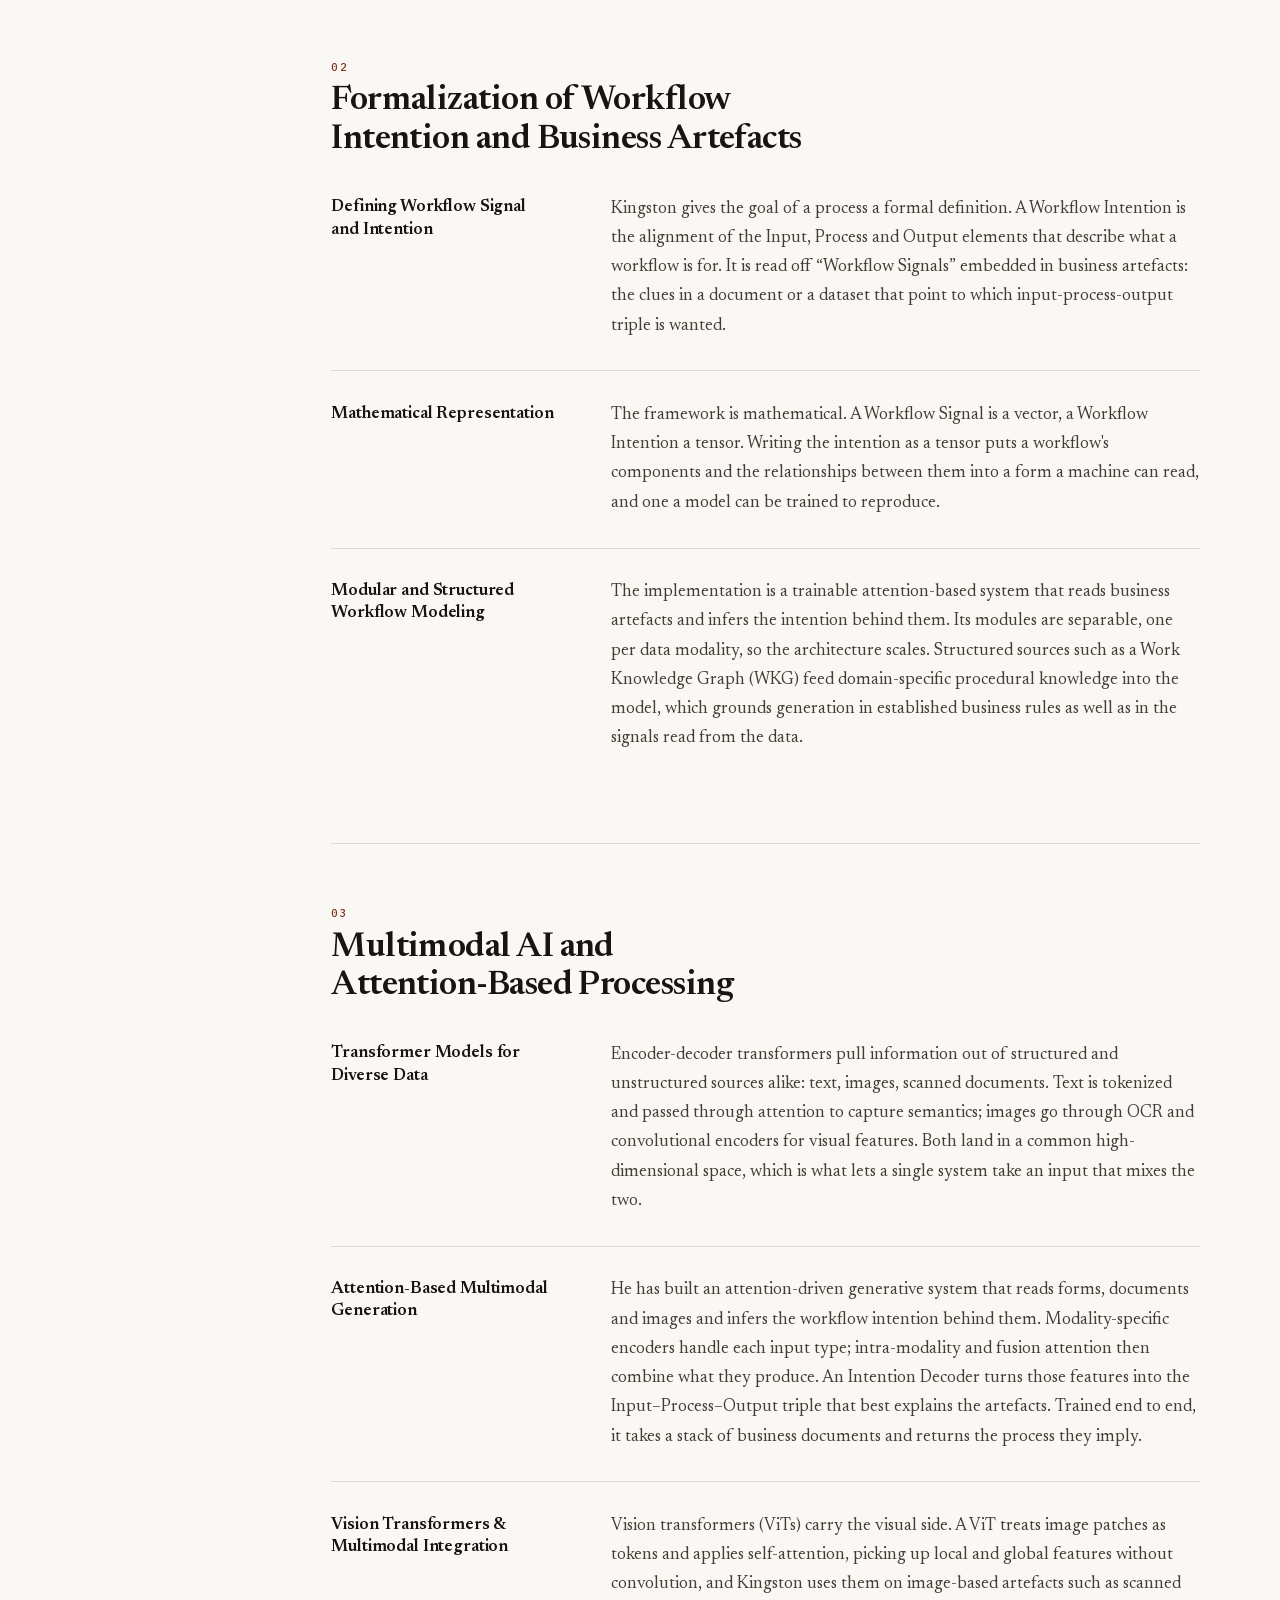
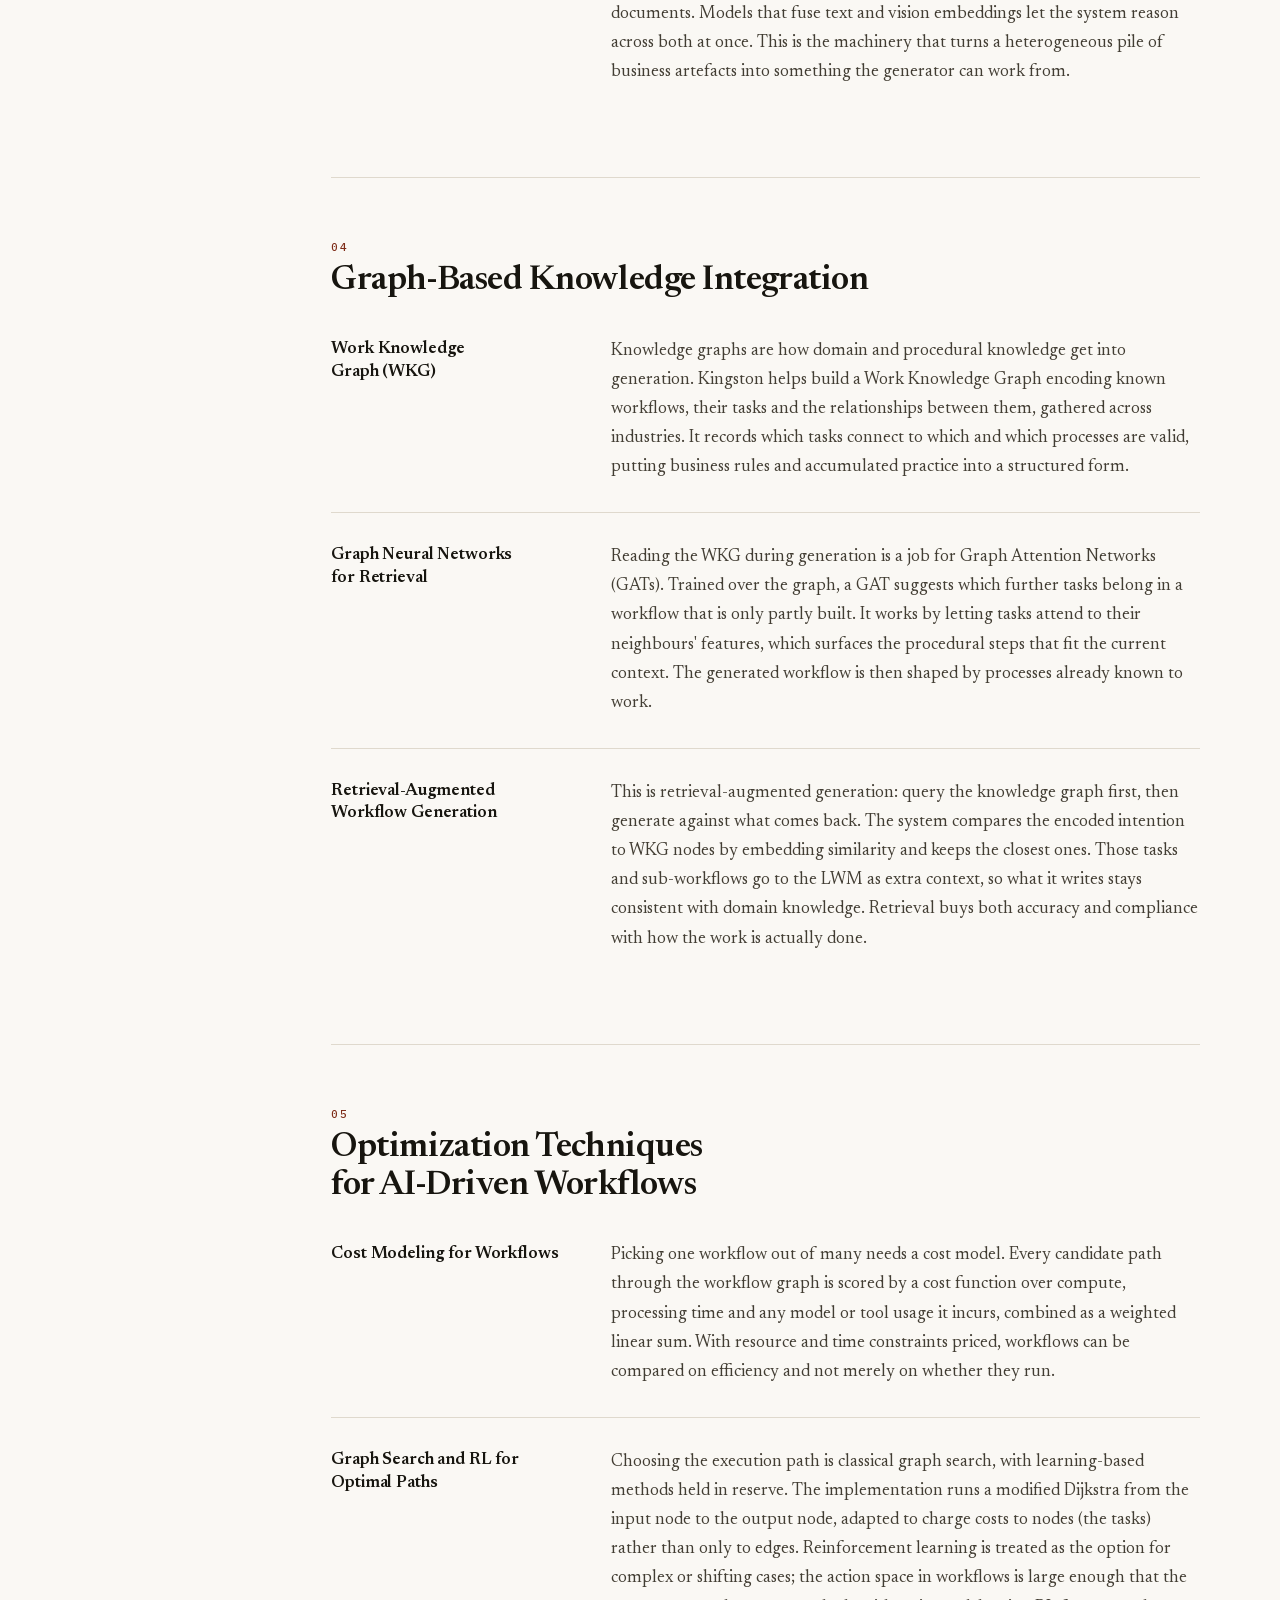
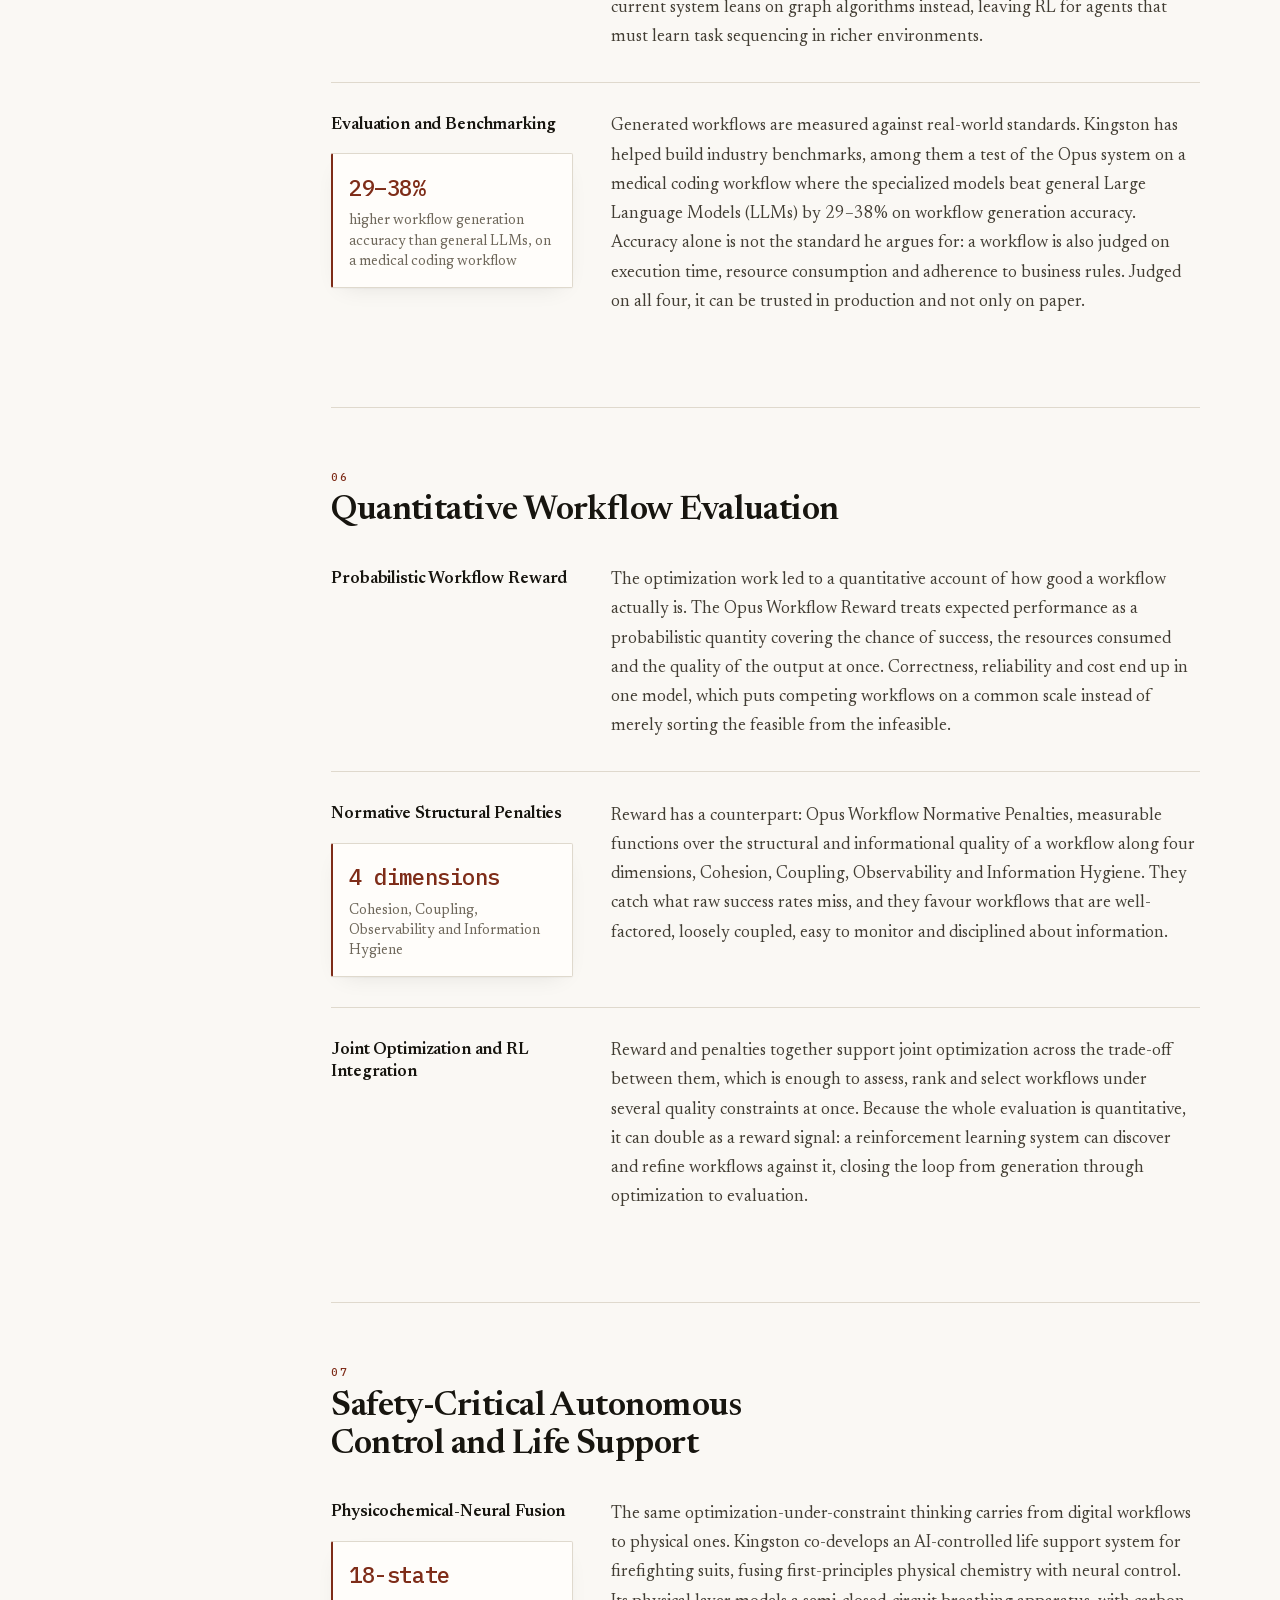
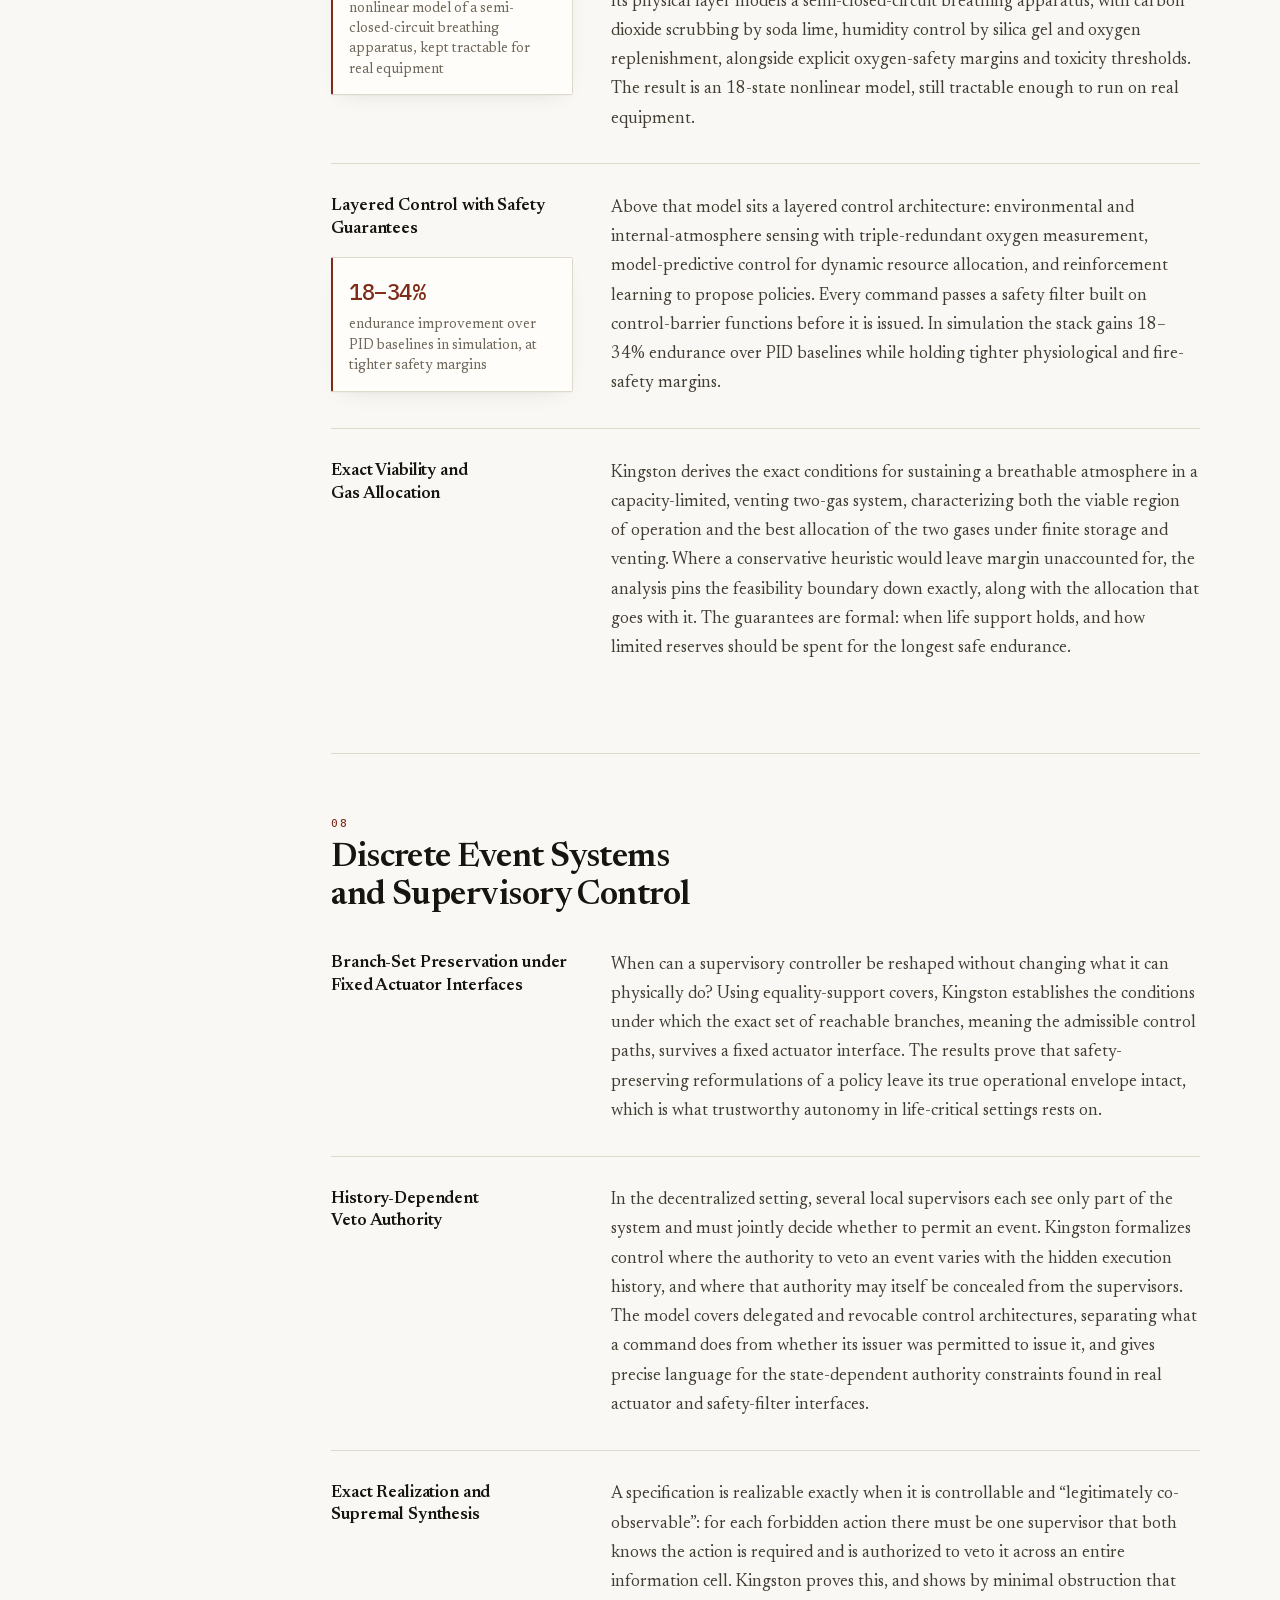
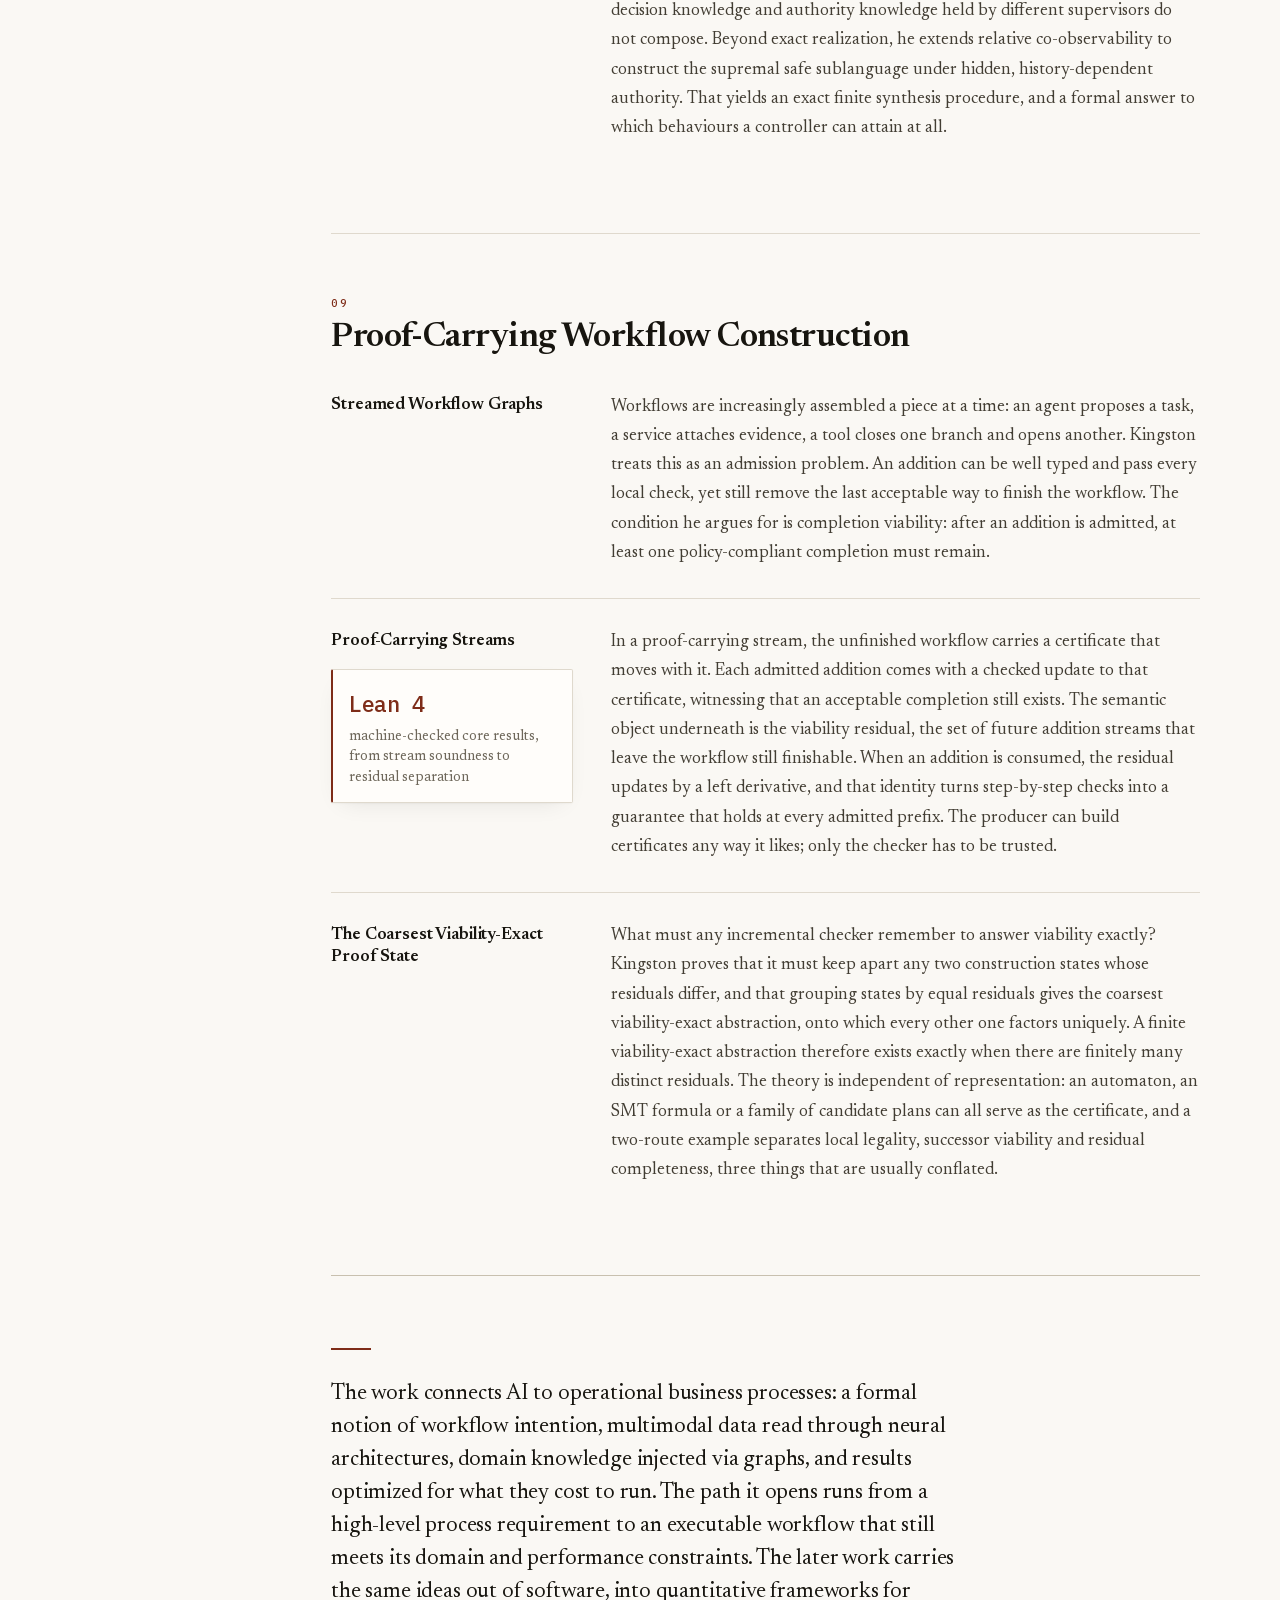
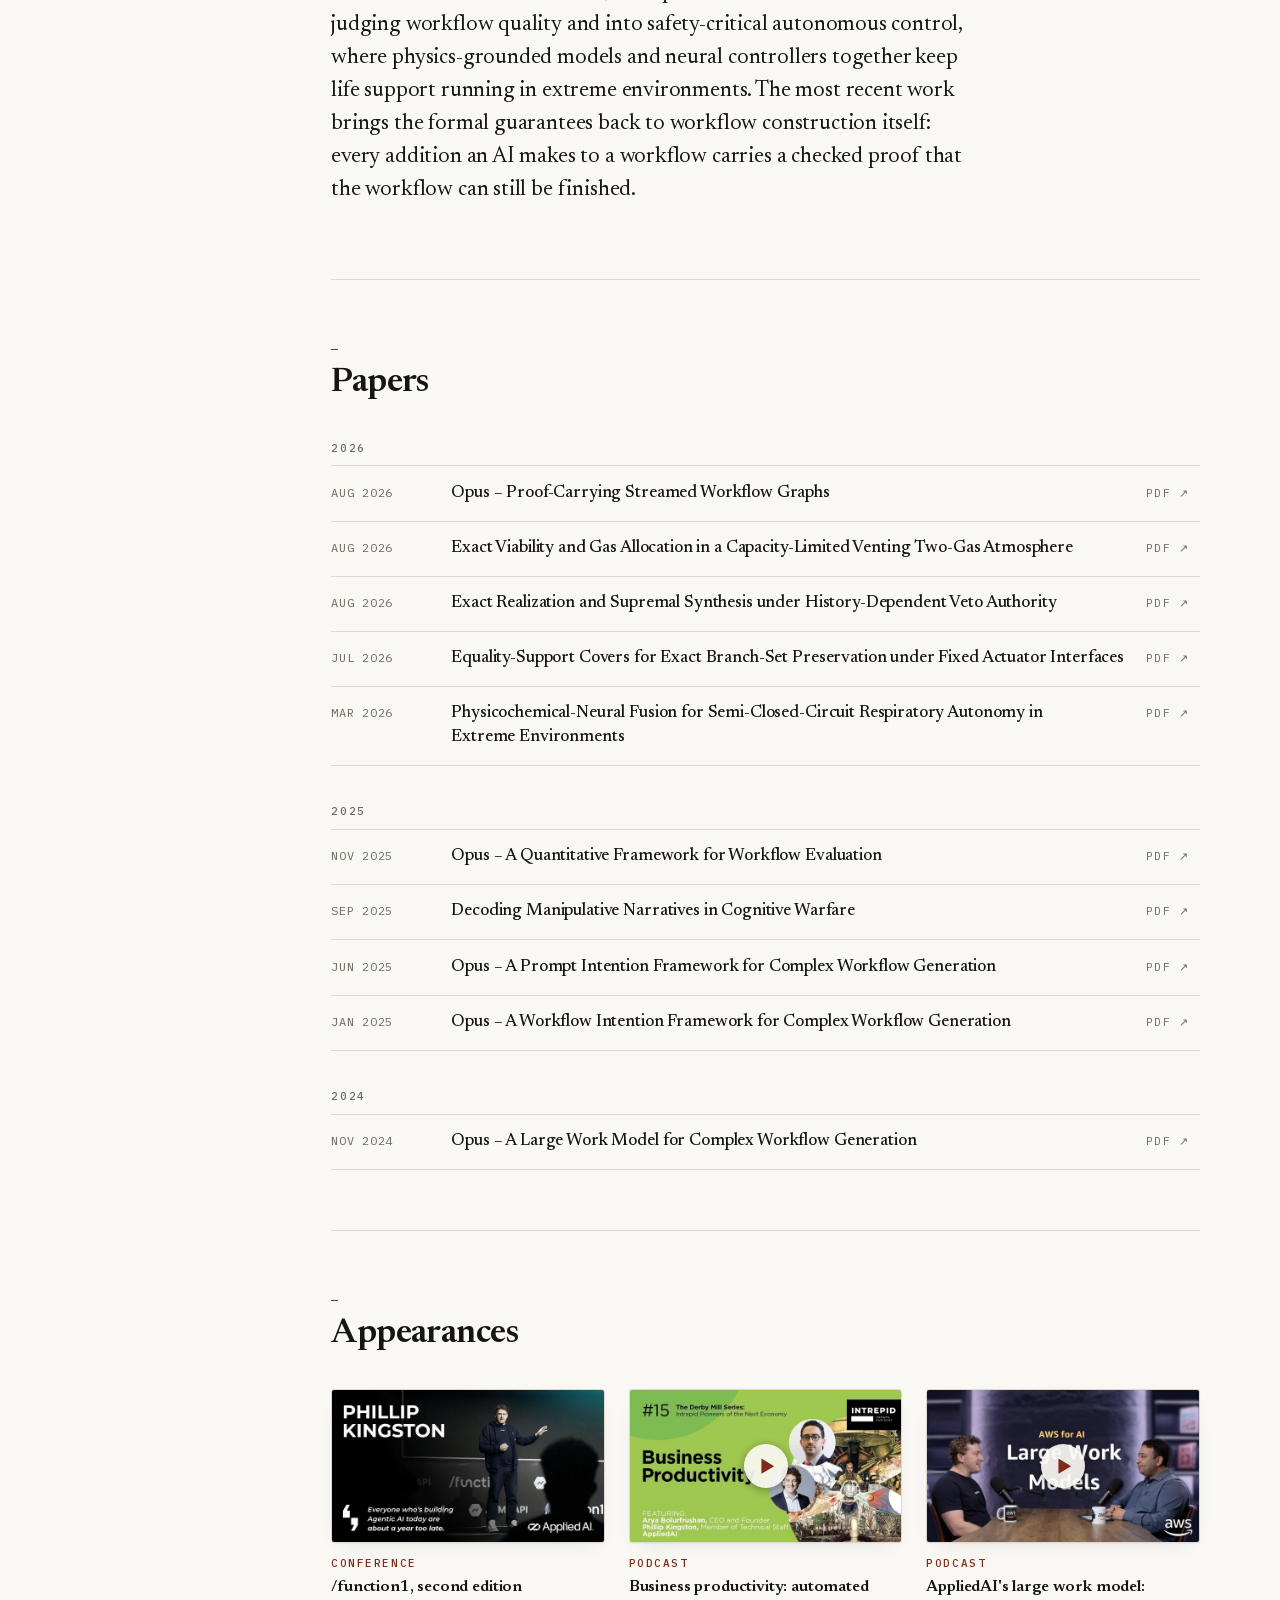
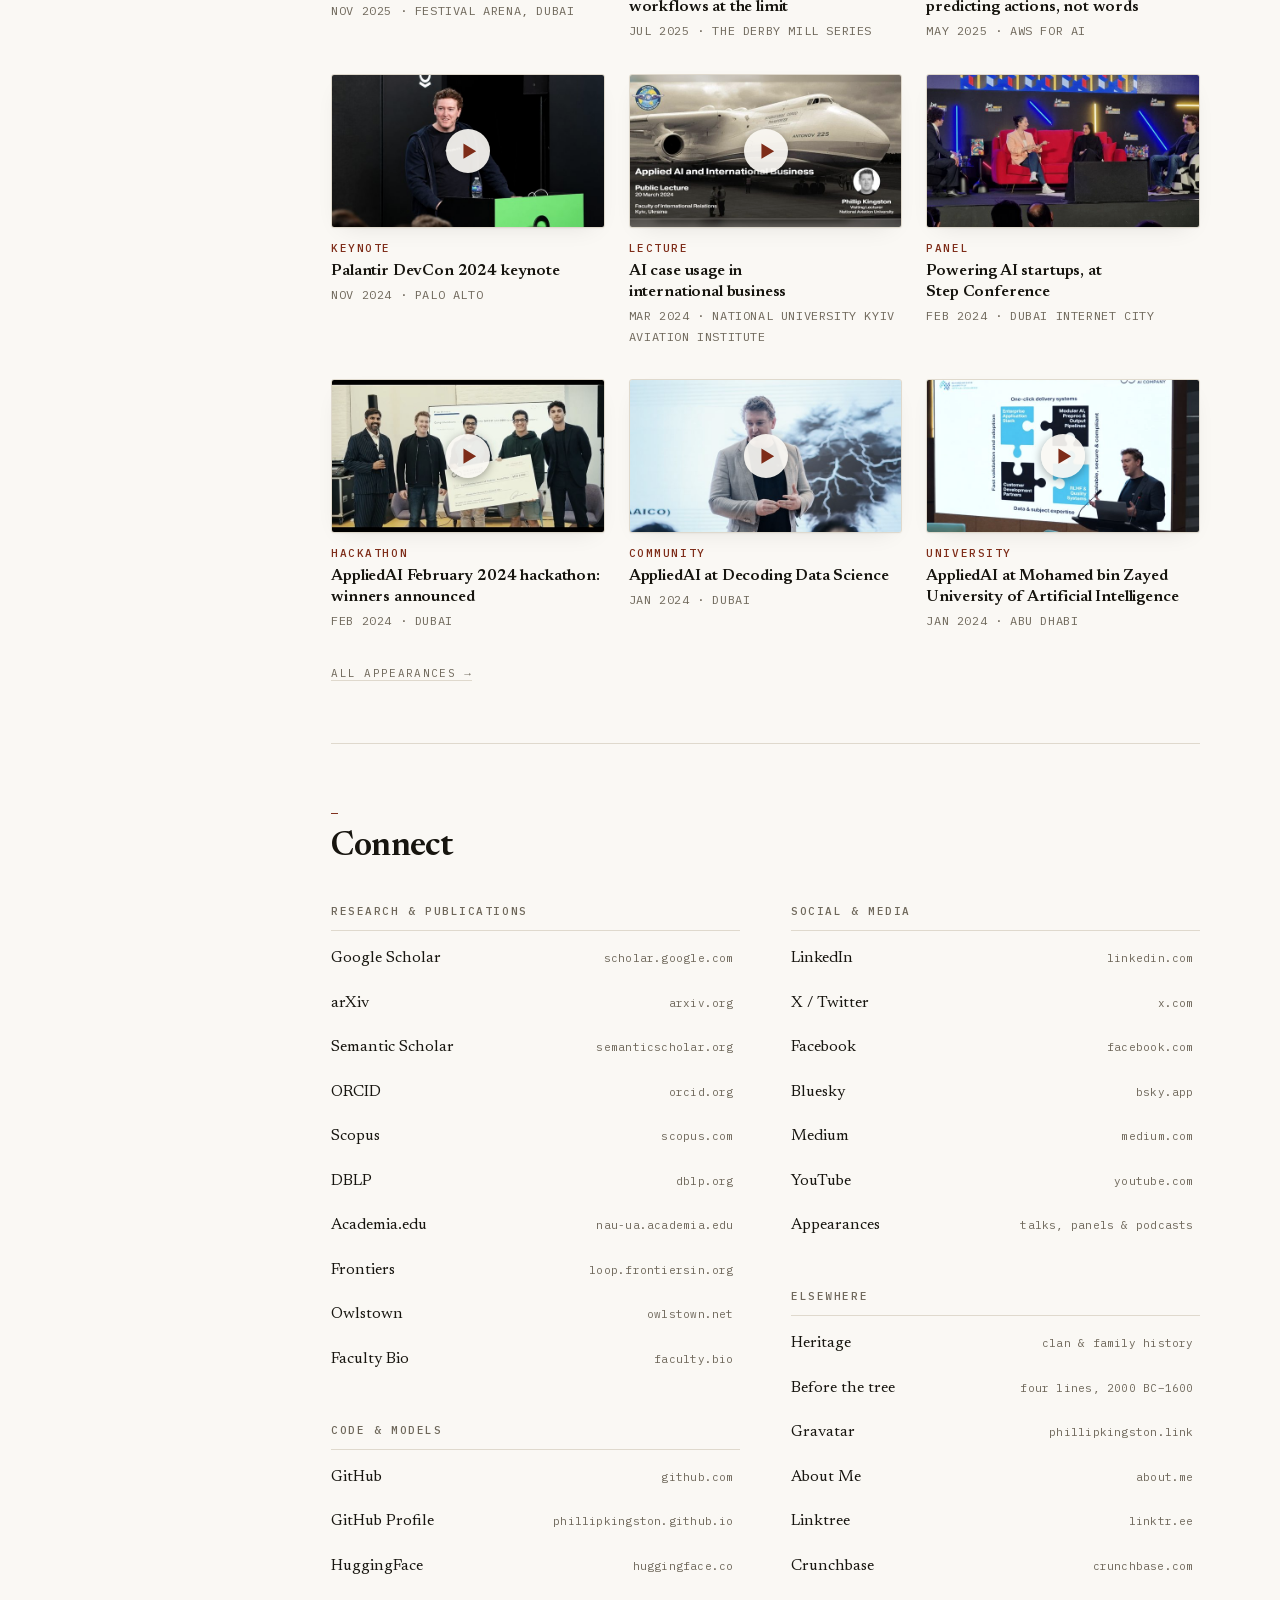
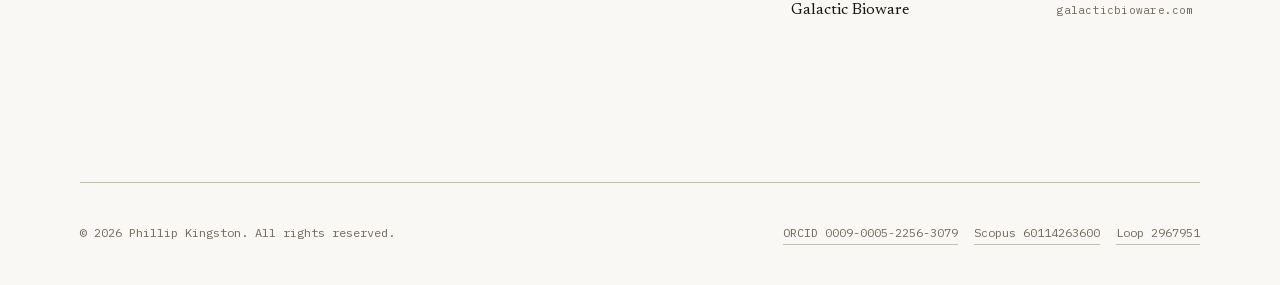
==== commit 05c46e57: "The page is called Appearances, everywhere It answered to two names: "Videos & Podcasts" in the nav," ====
--- a/index.html
+++ b/index.html
@@ -92,7 +92,7 @@
                     <li><a href="#supervisory-control"><span class="num">08</span> <span>Supervisory Control</span></a></li>
                     <li><a href="#proof-carrying"><span class="num">09</span> <span>Proof-Carrying Workflows</span></a></li>
                     <li><a href="#papers"><span class="num">&#8212;</span> <span>Papers</span></a></li>
-                    <li><a href="/videos/"><span class="num">&#8212;</span> <span>Videos &amp; Podcasts</span></a></li>
+                    <li><a href="/videos/"><span class="num">&#8212;</span> <span>Appearances</span></a></li>
                     <li><a href="#connect"><span class="num">&#8212;</span> <span>Connect</span></a></li>
                 </ol>
                 <button class="theme" type="button" id="theme-toggle" hidden>
@@ -398,10 +398,10 @@
                     </ul>
                 </section>
 
-                <section class="section" id="videos" aria-labelledby="videos-h">
+                <section class="section" id="appearances" aria-labelledby="appearances-h">
                     <div class="section__head">
                         <p class="section__num">&#8212;</p>
-                        <h2 id="videos-h">Videos &amp; Podcasts</h2>
+                        <h2 id="appearances-h">Appearances</h2>
                     </div>
                     <ul class="watch">
                         <li><a href="/videos/#function1">
@@ -477,7 +477,7 @@
                             </span>
                         </a></li>
                     </ul>
-                    <p class="watch__all"><a href="/videos/">All videos &amp; podcasts &#8594;</a></p>
+                    <p class="watch__all"><a href="/videos/">All appearances &#8594;</a></p>
                 </section>
 
                 <section class="section" id="connect" aria-labelledby="connect-h">
@@ -518,7 +518,7 @@
                                 <li><a href="https://bsky.app/profile/phillipkingston.bsky.social" target="_blank" rel="noopener"><span class="links__name">Bluesky</span><span class="links__host">bsky.app</span></a></li>
                                 <li><a href="https://medium.com/@phillip.kingston_91952" target="_blank" rel="noopener"><span class="links__name">Medium</span><span class="links__host">medium.com</span></a></li>
                                 <li><a href="https://www.youtube.com/@phillipkingston-ai" target="_blank" rel="noopener"><span class="links__name">YouTube</span><span class="links__host">youtube.com</span></a></li>
-                                <li><a href="/videos/"><span class="links__name">Videos</span><span class="links__host">talks &amp; appearances</span></a></li>
+                                <li><a href="/videos/"><span class="links__name">Appearances</span><span class="links__host">talks, panels &amp; podcasts</span></a></li>
                             </ul>
                         </div>
                         <div class="link-group">
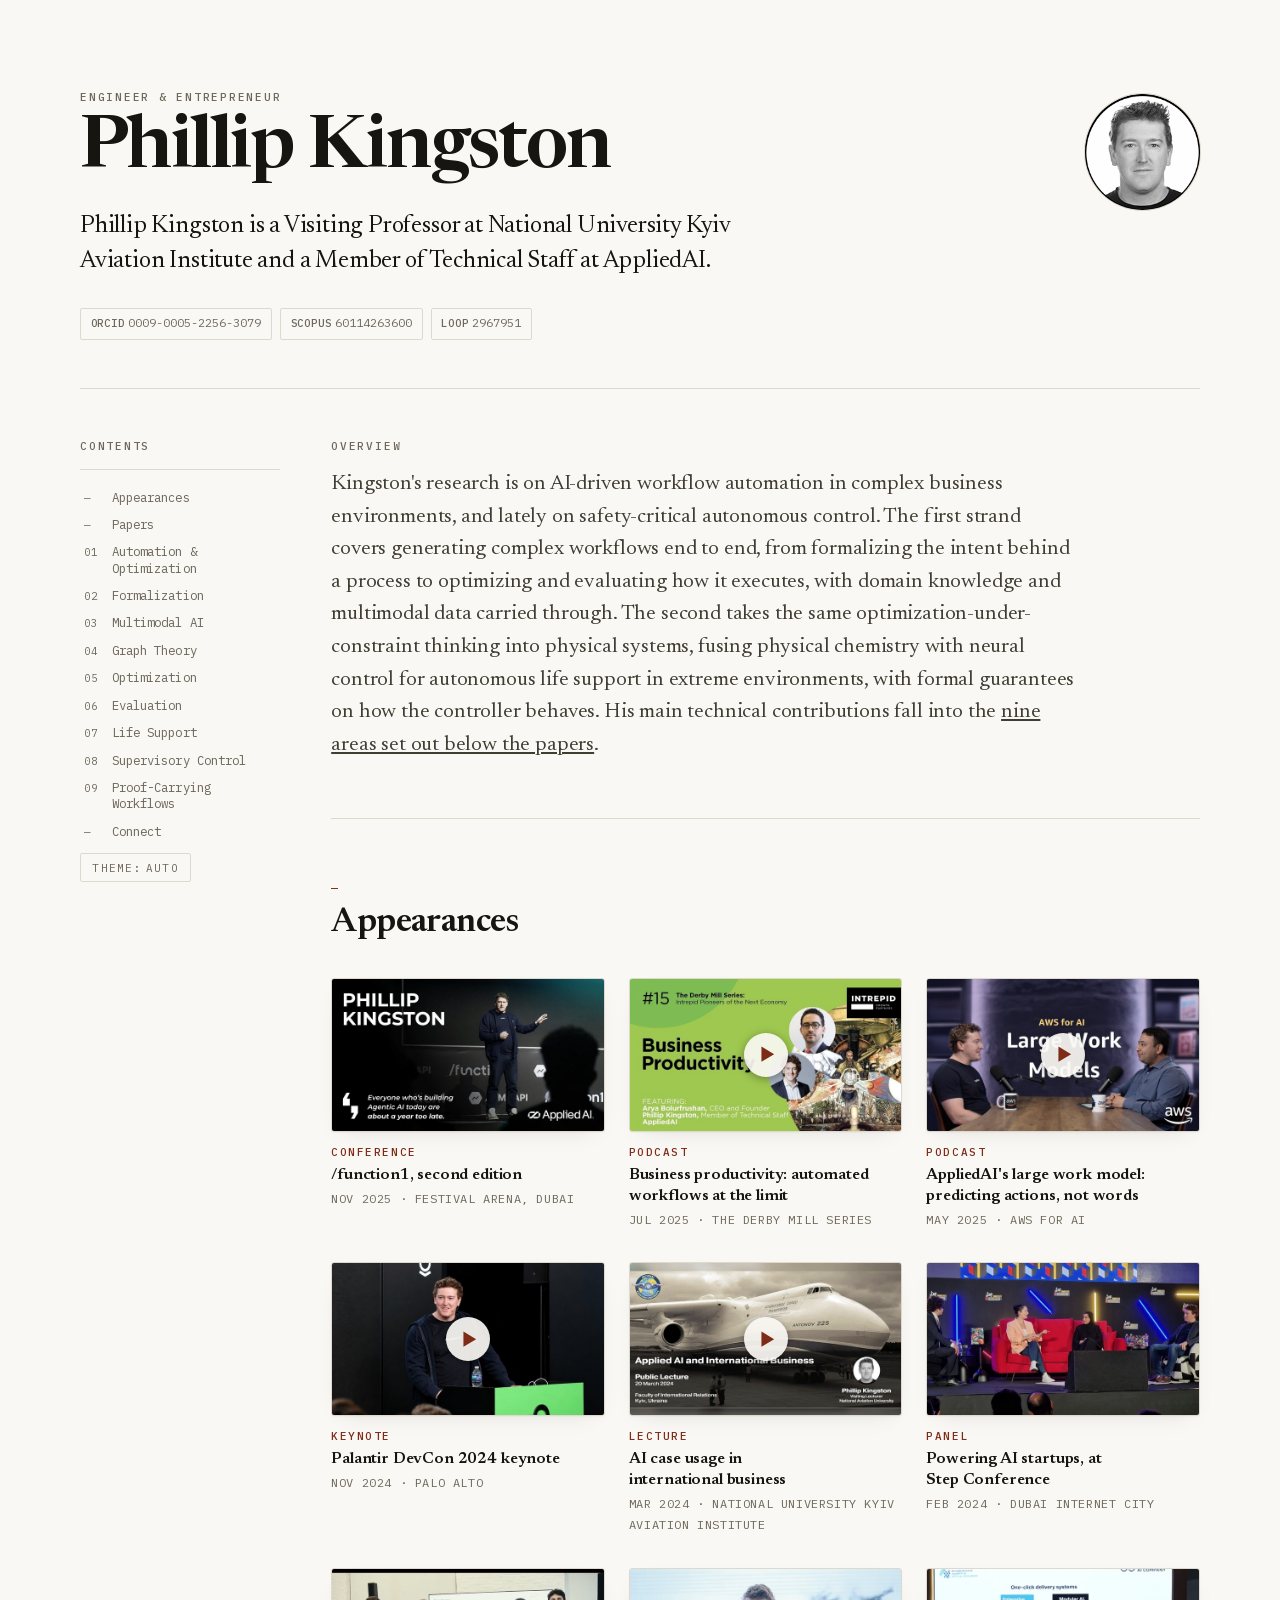
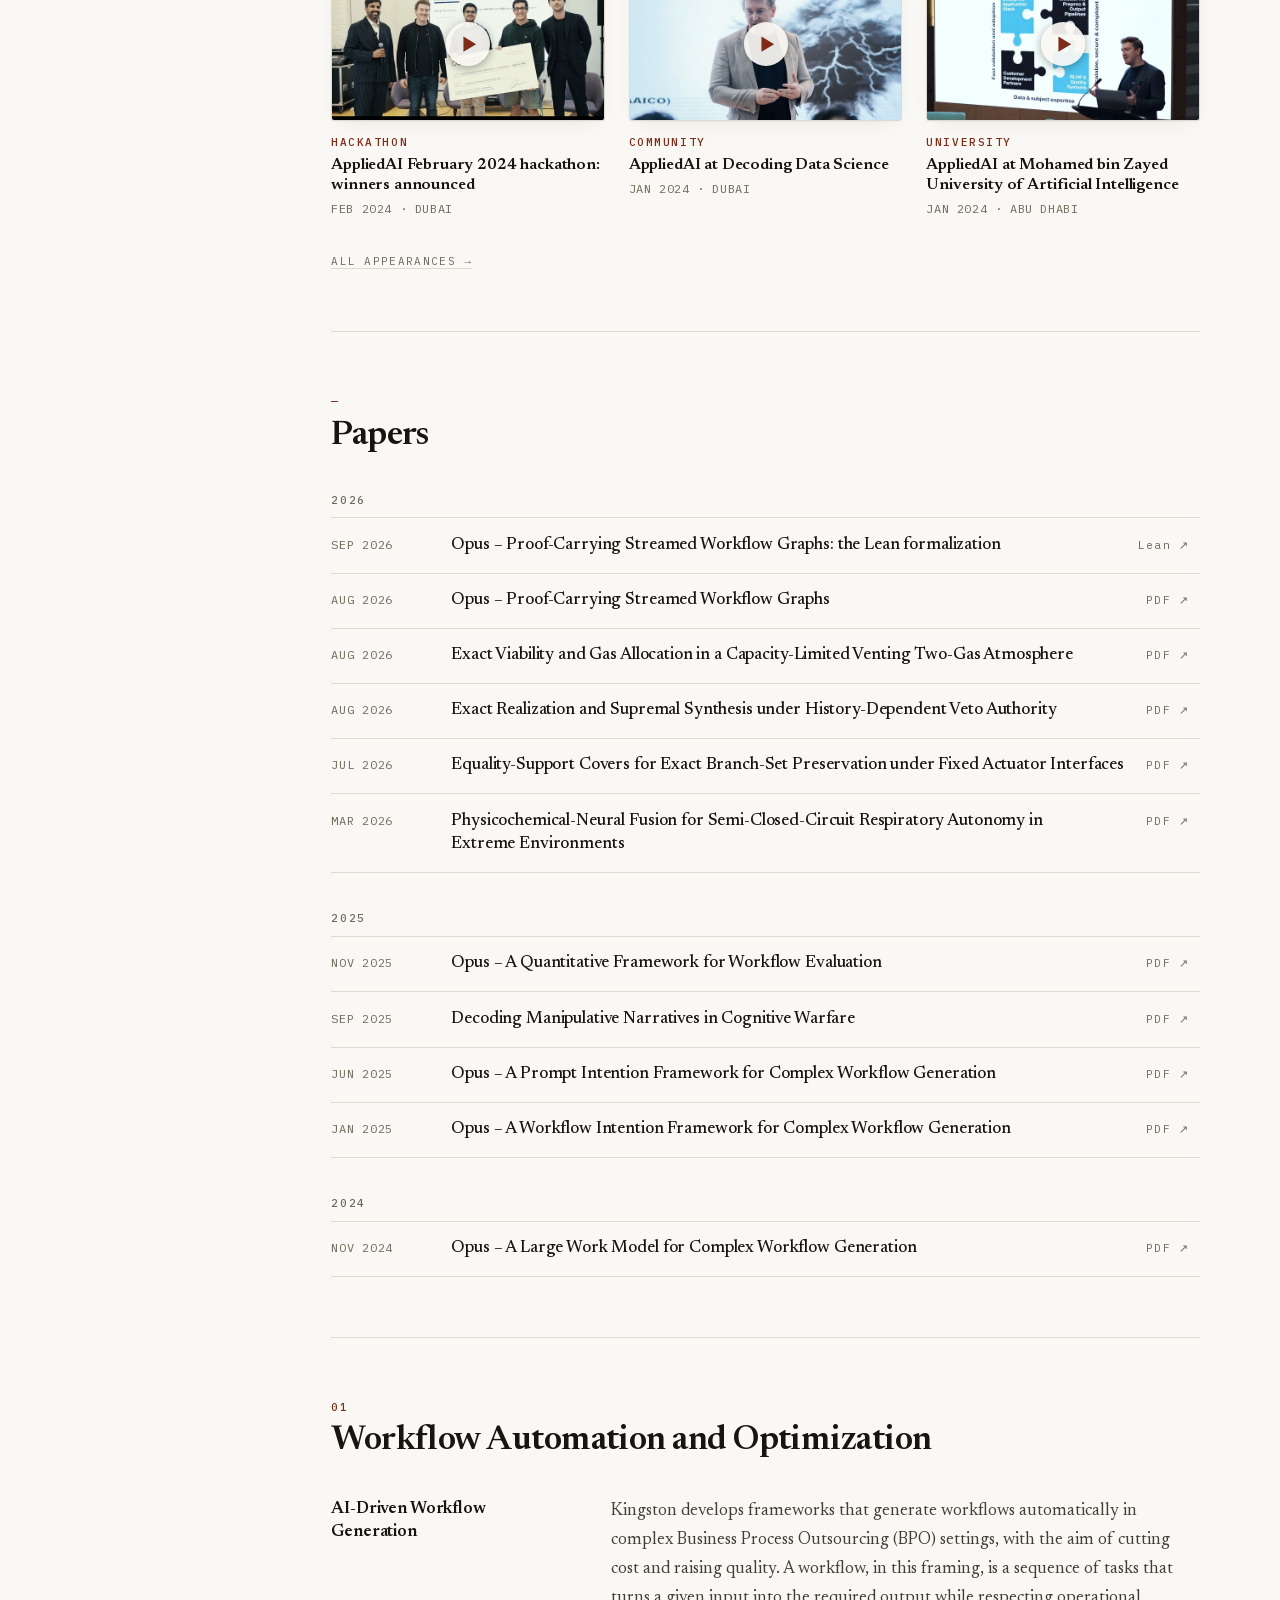
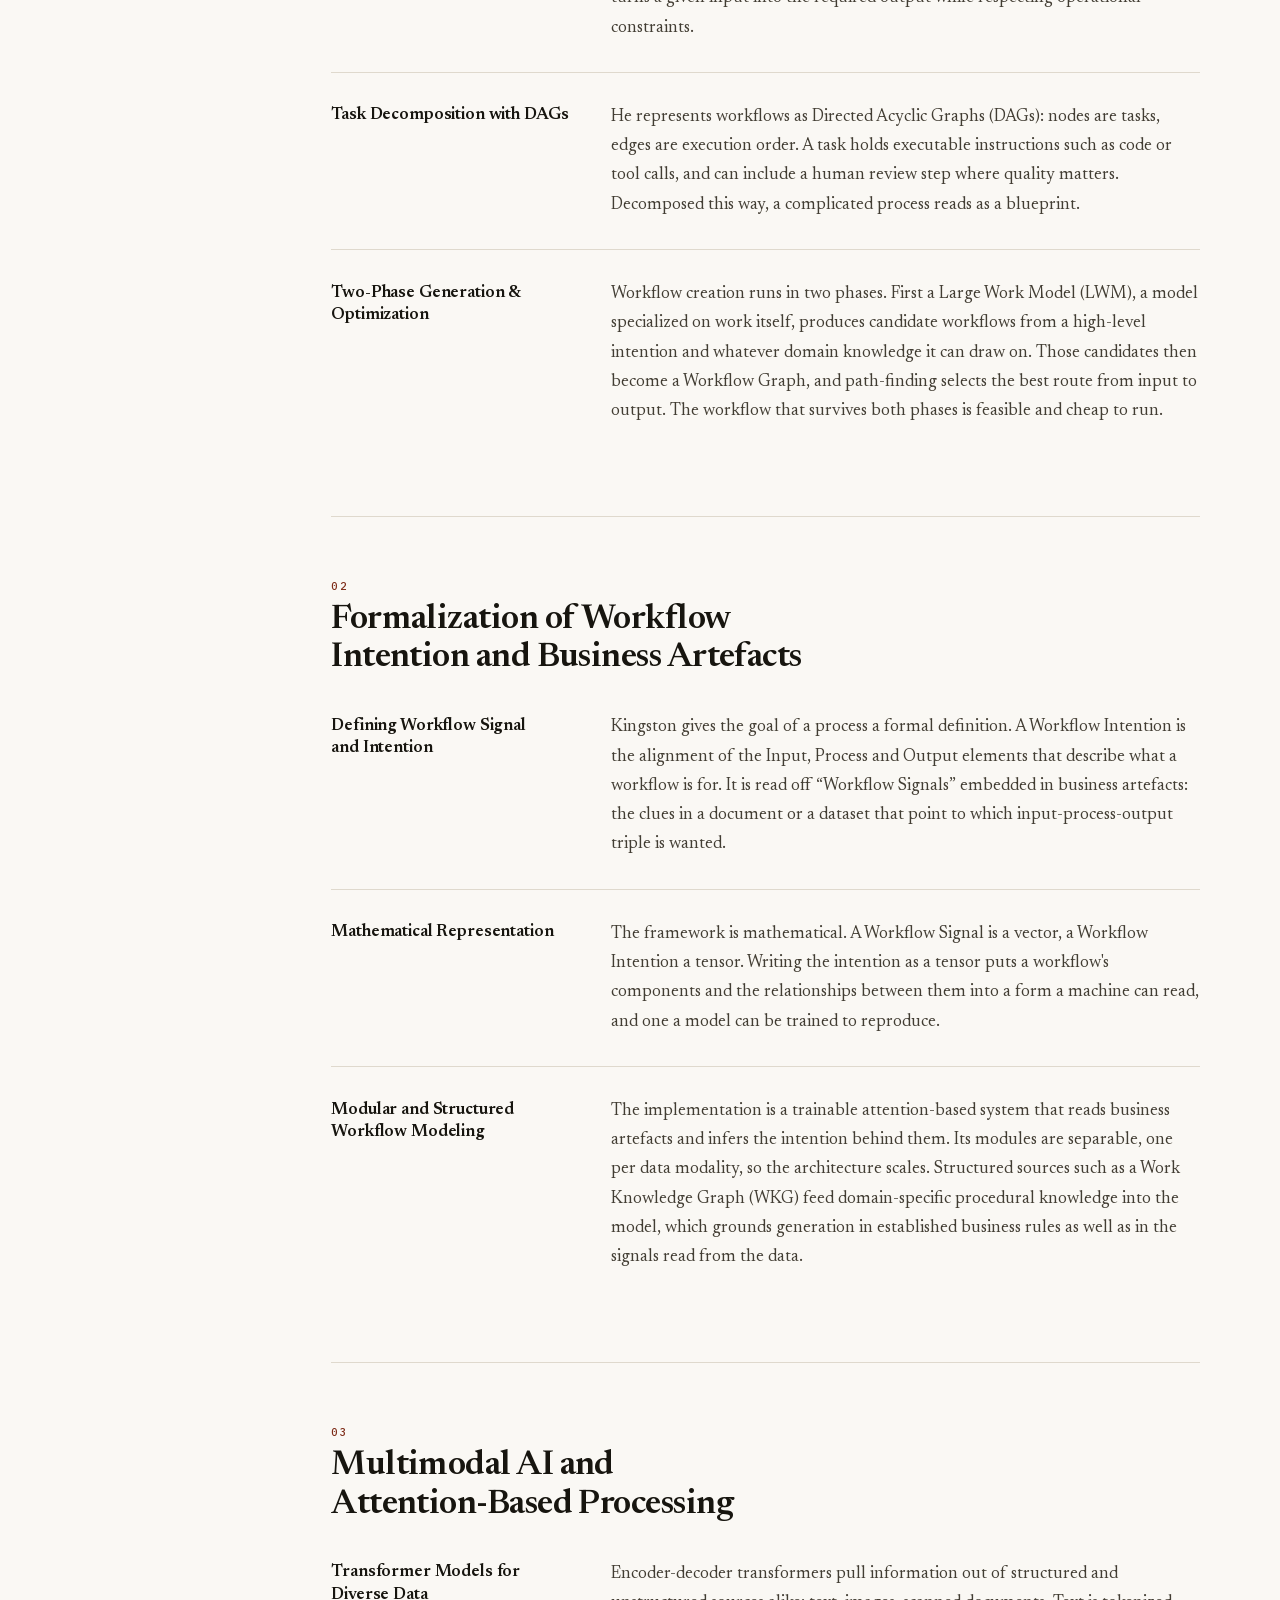
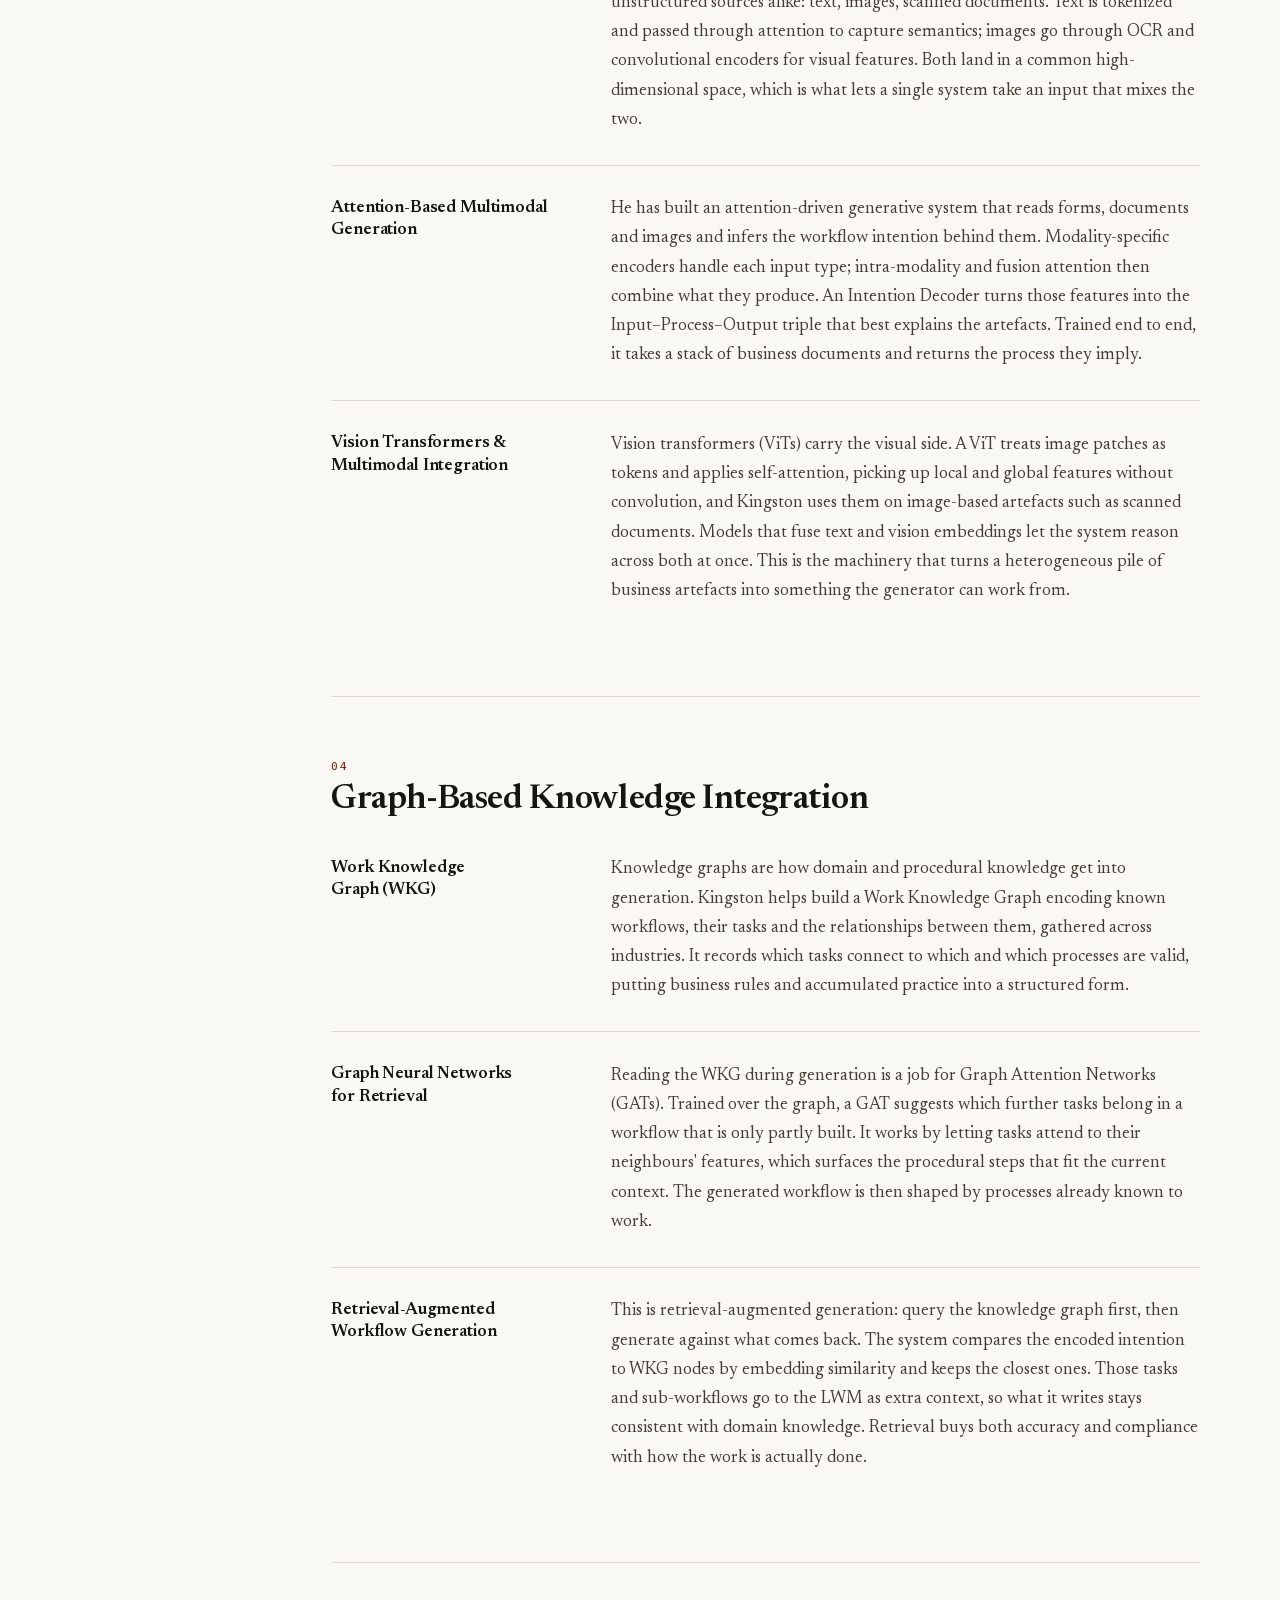
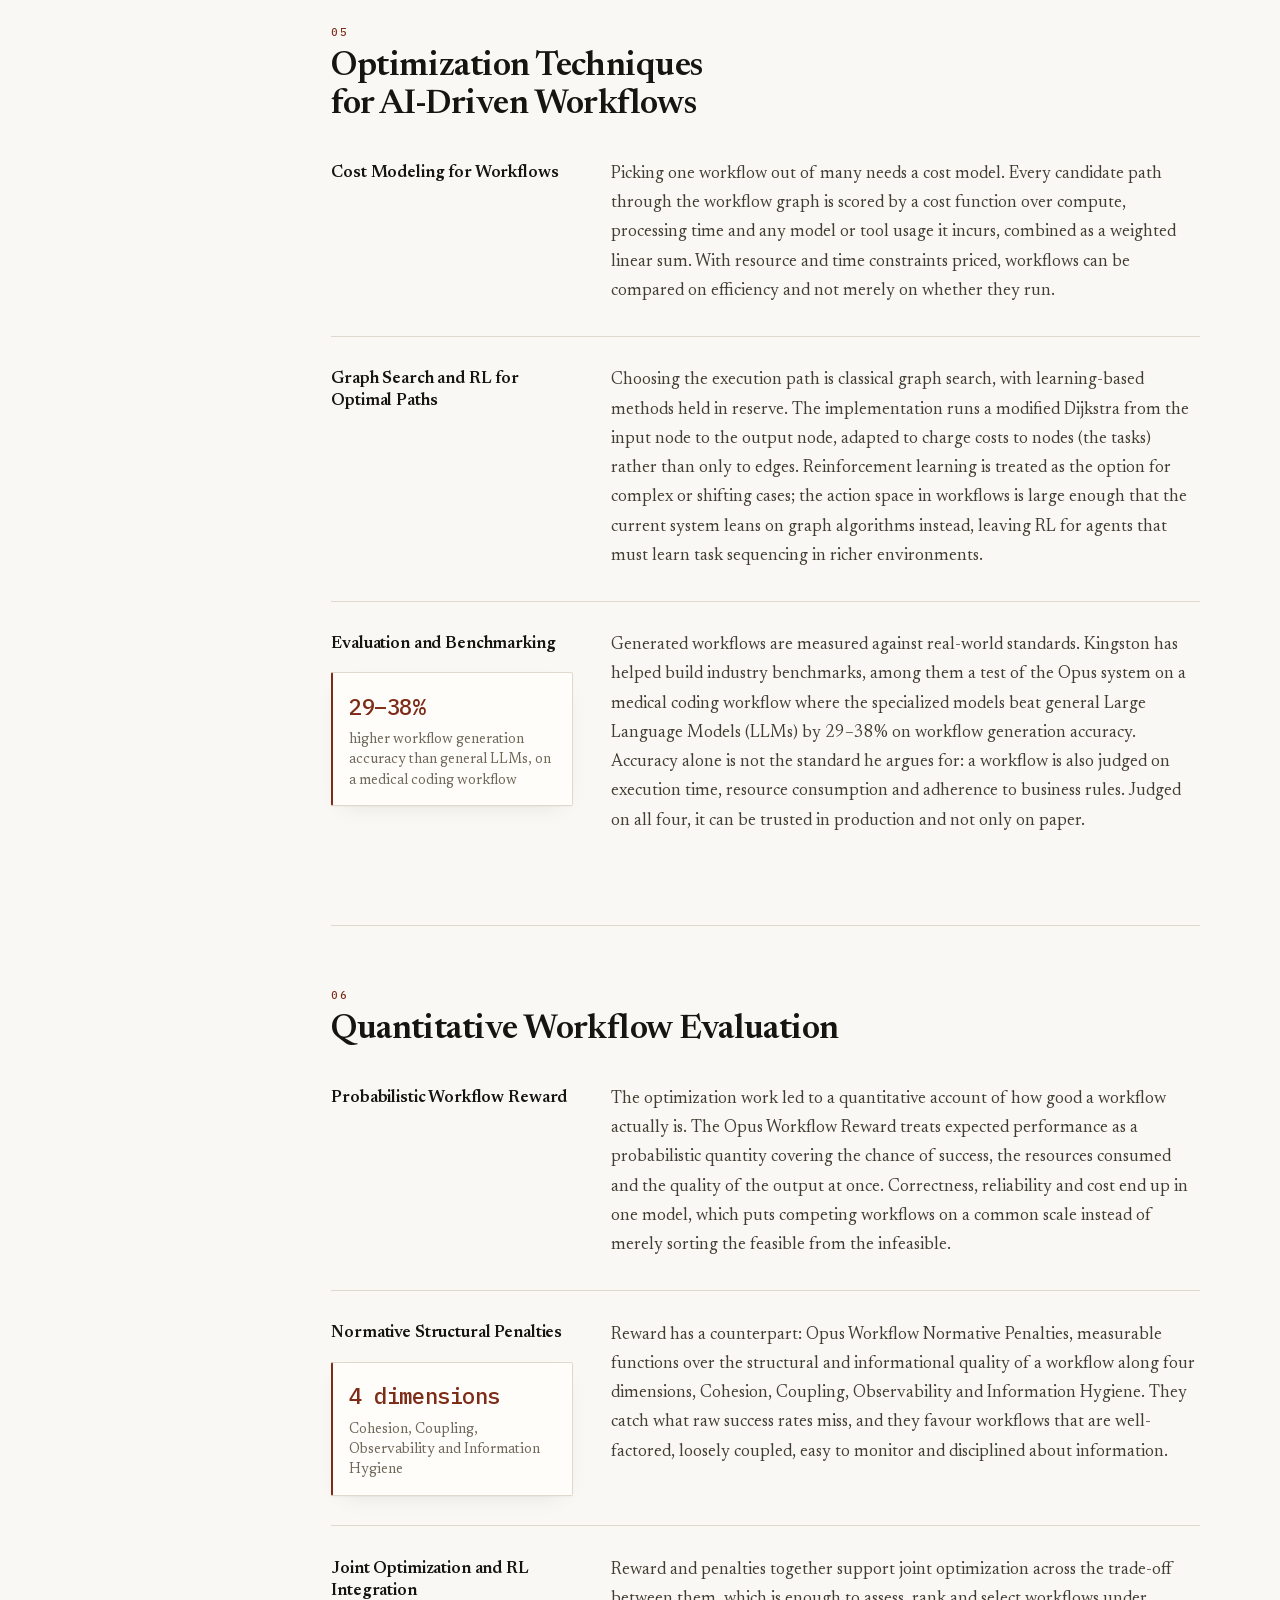
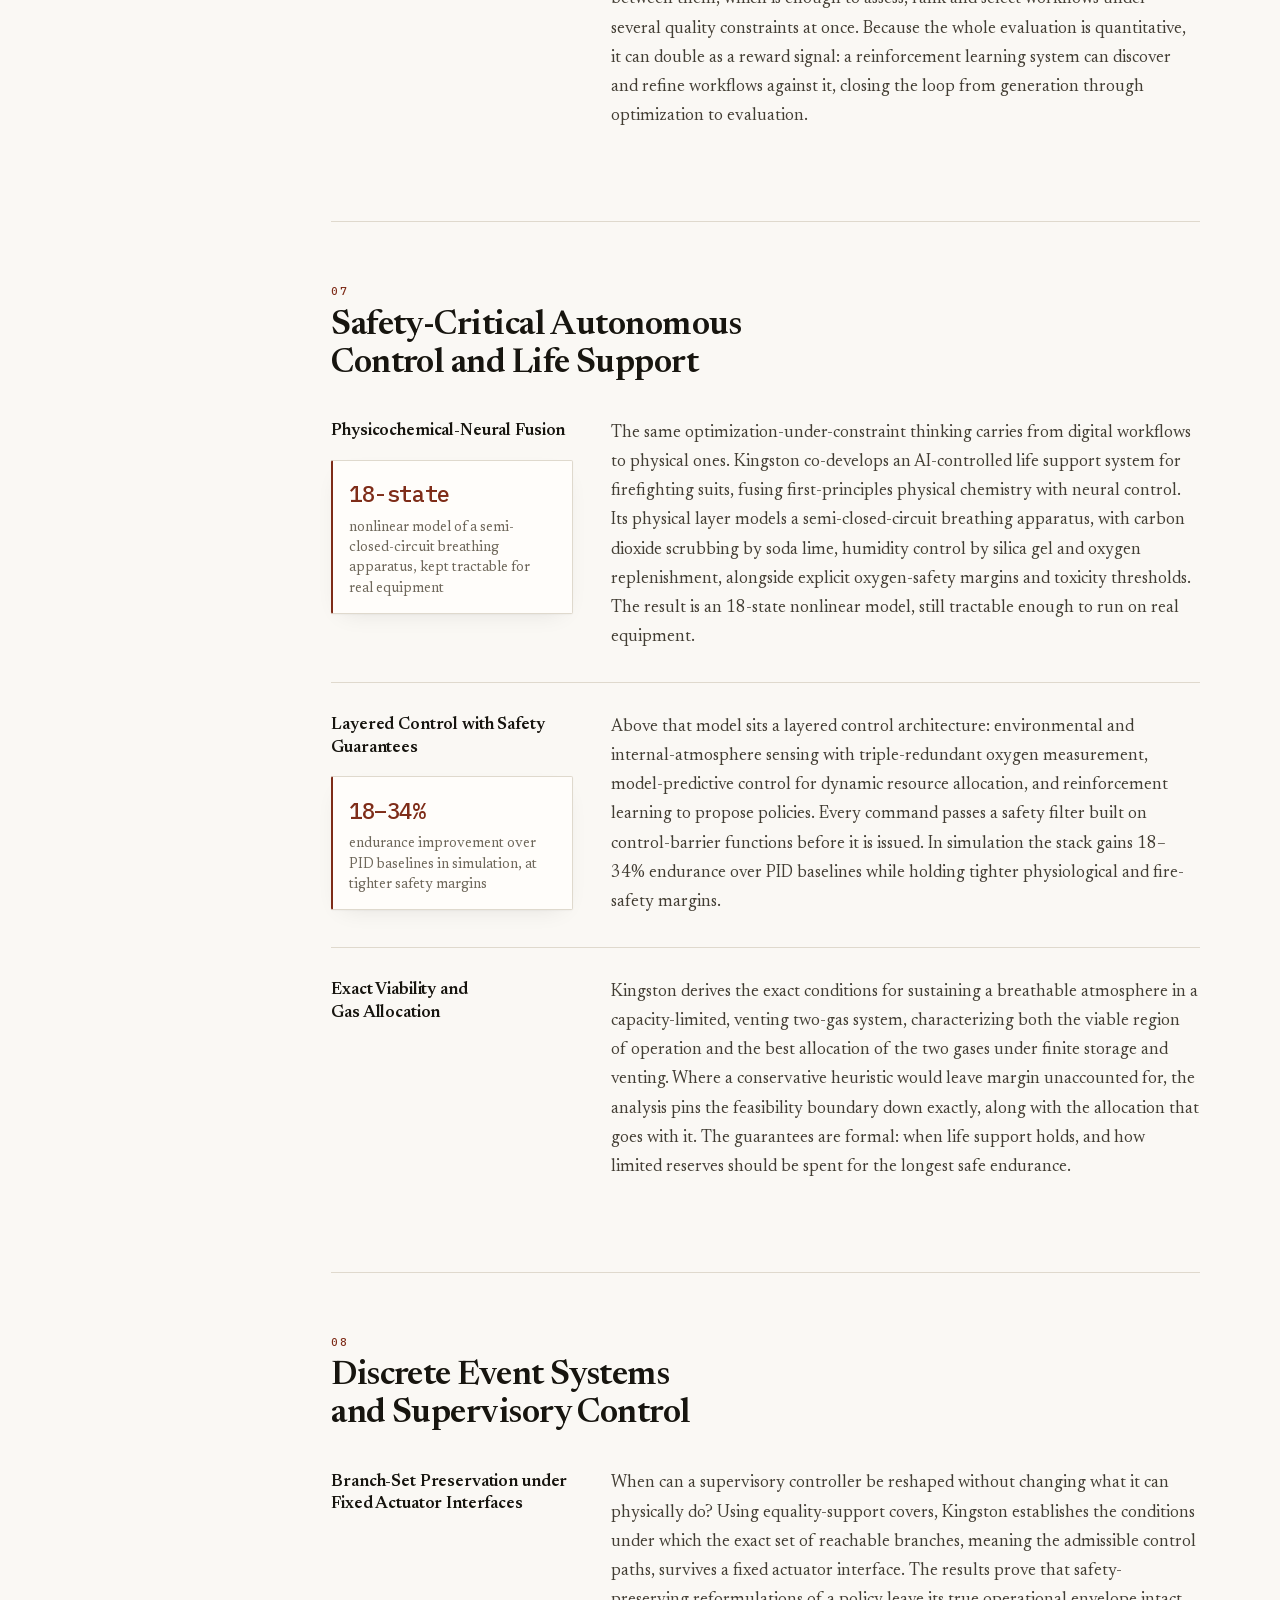
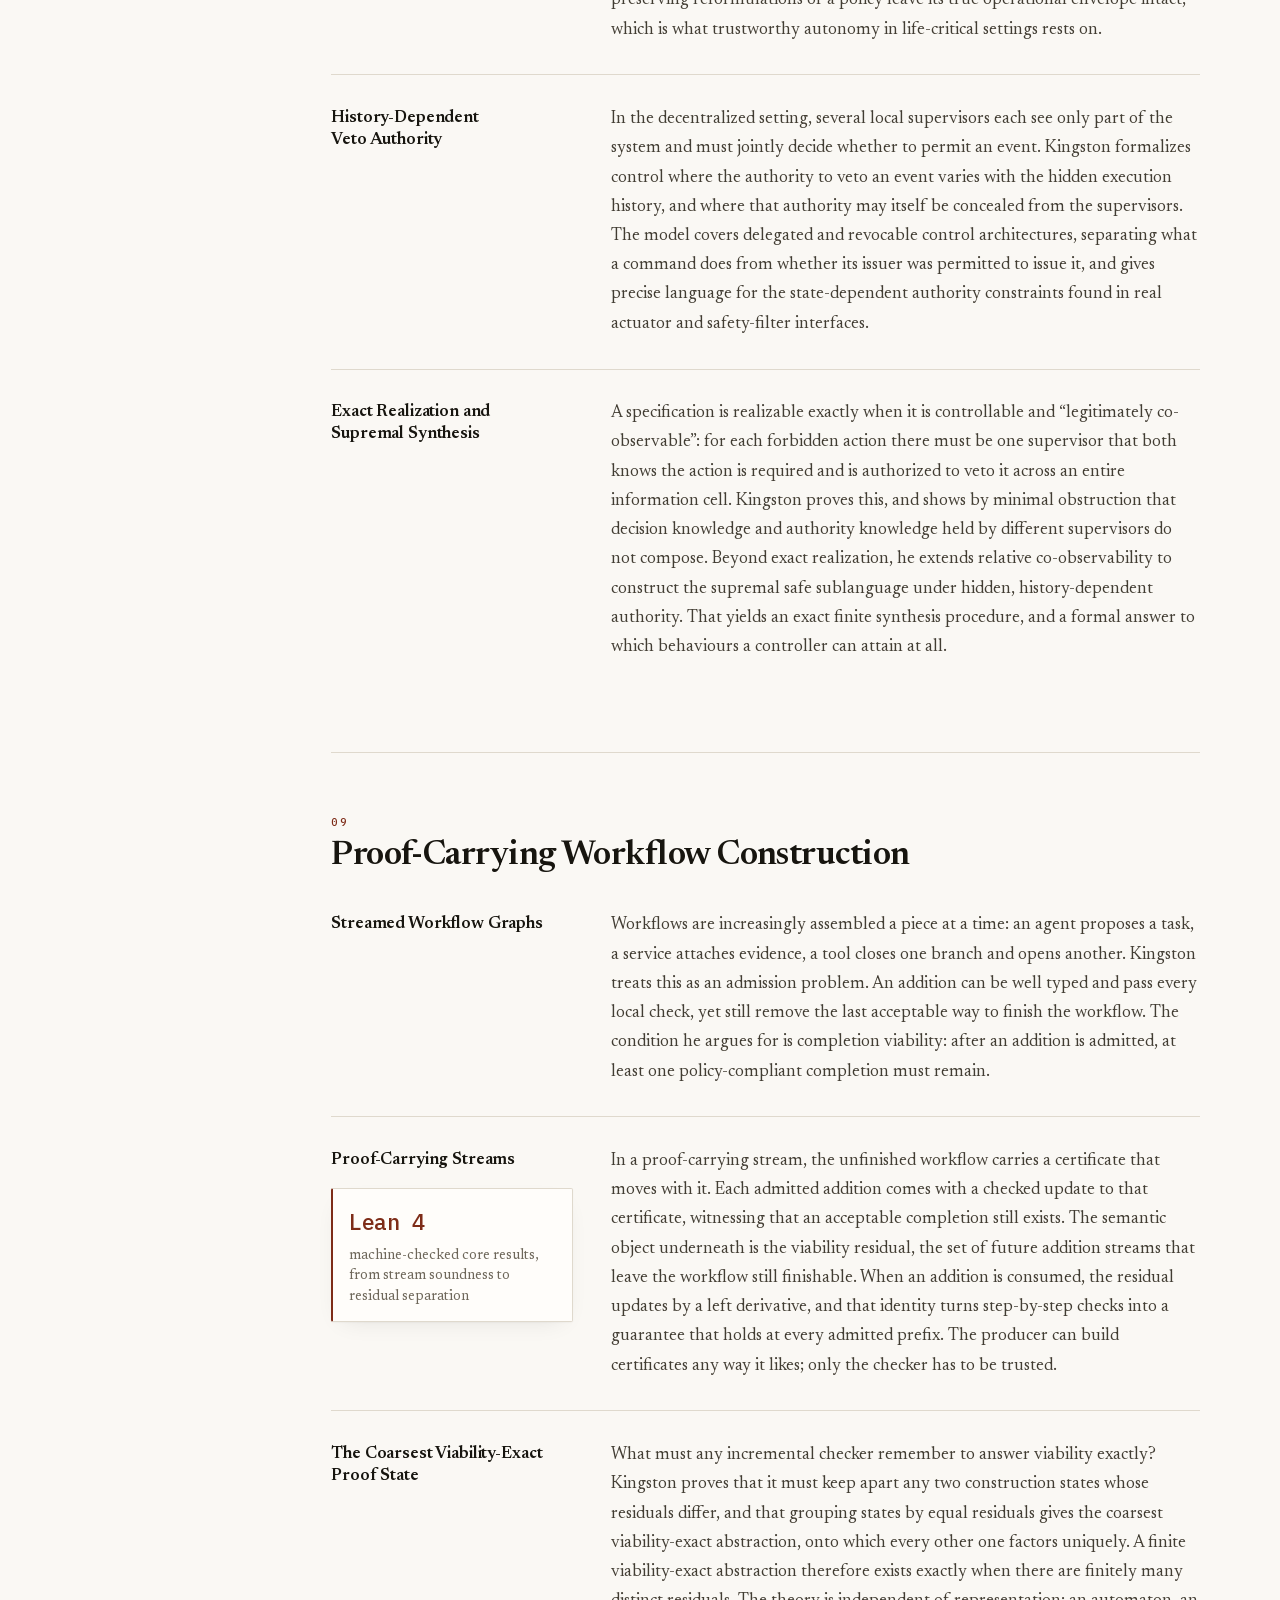
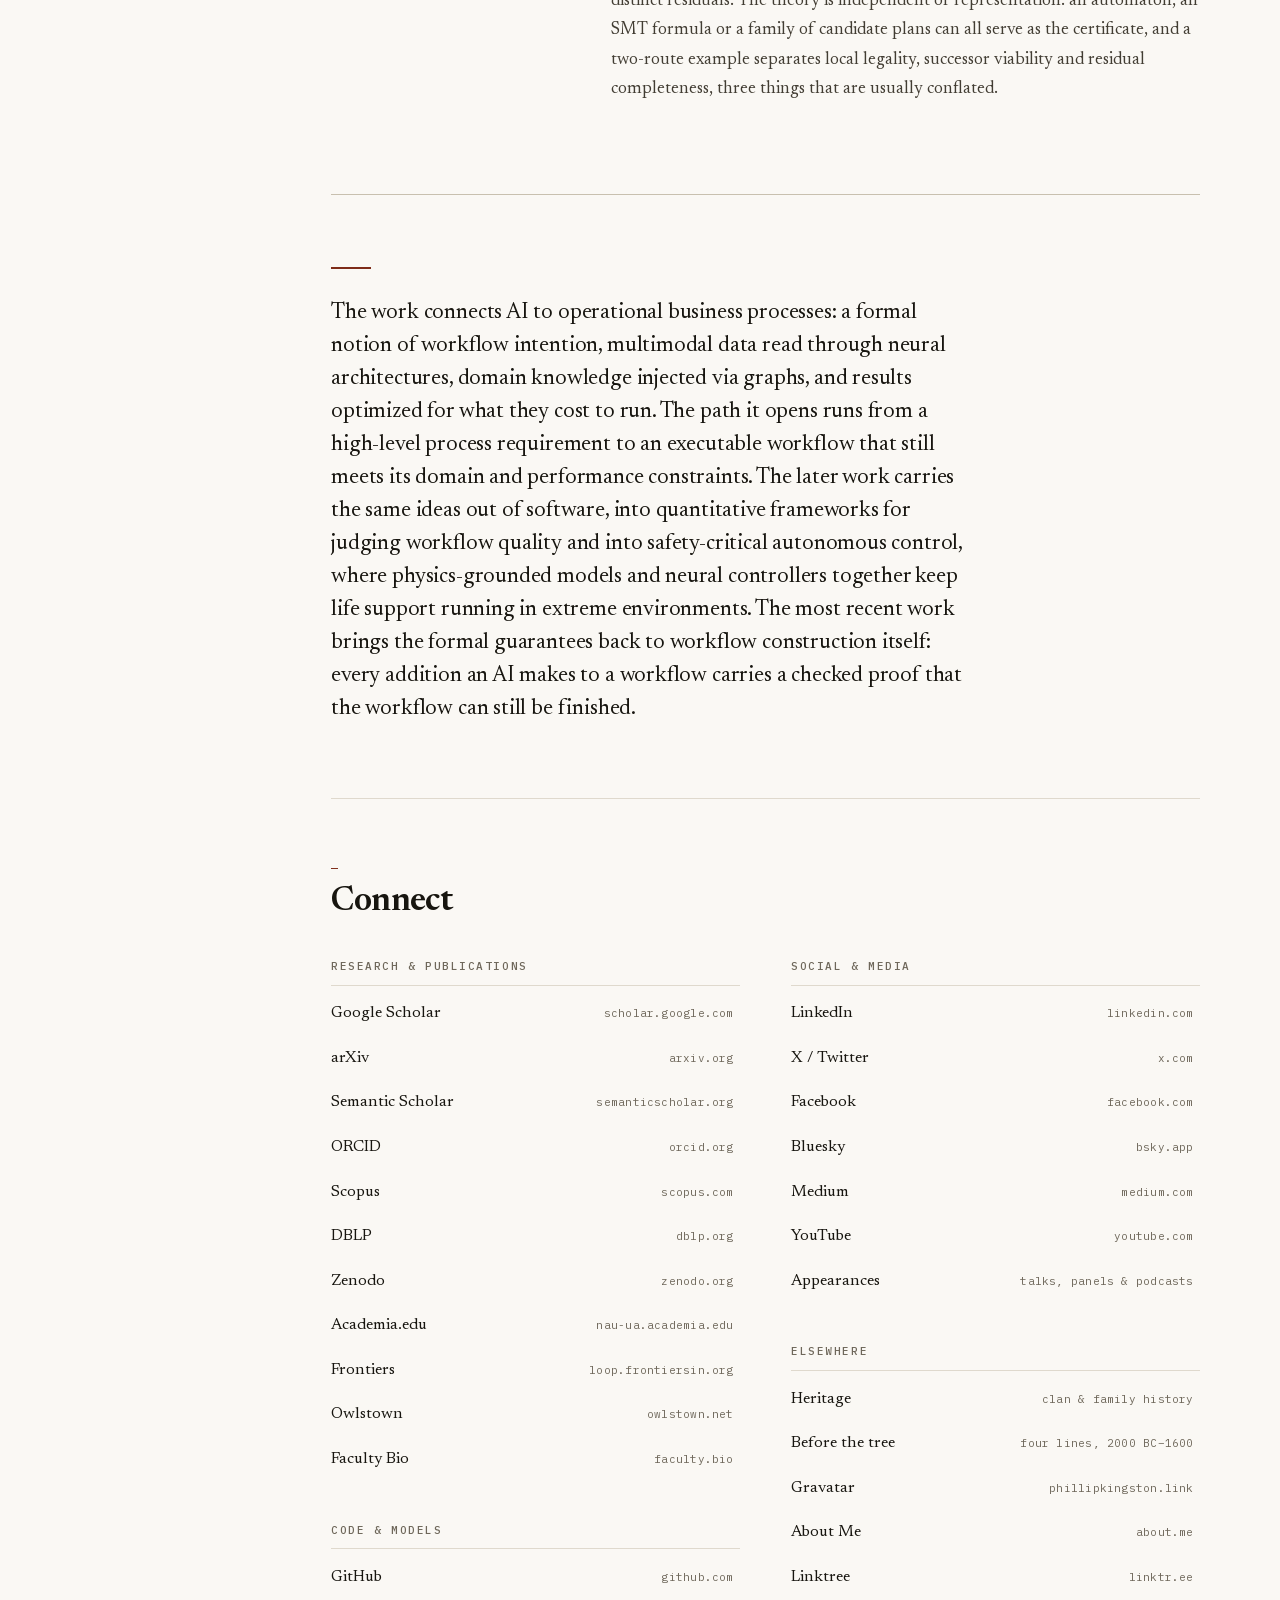
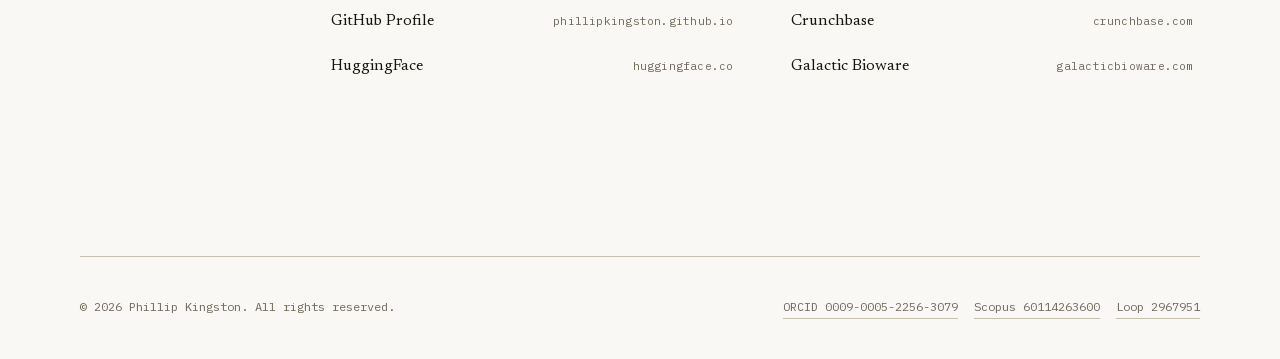
==== commit cea0946d: "Home: the work you can see, before the work you have to read The page opened with an overview and th" ====
--- a/index.html
+++ b/index.html
@@ -82,6 +82,8 @@
             <nav class="rail" aria-label="Contents">
                 <p class="rail__title">Contents</p>
                 <ol class="rail__list">
+                    <li><a href="#appearances"><span class="num">&#8212;</span> <span>Appearances</span></a></li>
+                    <li><a href="#papers"><span class="num">&#8212;</span> <span>Papers</span></a></li>
                     <li><a href="#automation"><span class="num">01</span> <span>Automation &amp; Optimization</span></a></li>
                     <li><a href="#formalization"><span class="num">02</span> <span>Formalization</span></a></li>
                     <li><a href="#multimodal"><span class="num">03</span> <span>Multimodal AI</span></a></li>
@@ -91,8 +93,6 @@
                     <li><a href="#life-support"><span class="num">07</span> <span>Life Support</span></a></li>
                     <li><a href="#supervisory-control"><span class="num">08</span> <span>Supervisory Control</span></a></li>
                     <li><a href="#proof-carrying"><span class="num">09</span> <span>Proof-Carrying Workflows</span></a></li>
-                    <li><a href="#papers"><span class="num">&#8212;</span> <span>Papers</span></a></li>
-                    <li><a href="/videos/"><span class="num">&#8212;</span> <span>Appearances</span></a></li>
                     <li><a href="#connect"><span class="num">&#8212;</span> <span>Connect</span></a></li>
                 </ol>
                 <button class="theme" type="button" id="theme-toggle" hidden>
@@ -103,7 +103,163 @@
             <main id="main">
                 <section class="overview">
                     <p class="eyebrow">Overview</p>
-                    <p class="lede lede--wide">Kingston&#39;s research is on AI-driven workflow automation in complex business environments, and lately on safety-critical autonomous control. The first strand covers generating complex workflows end to end, from formalizing the intent behind a process to optimizing and evaluating how it executes, with domain knowledge and multimodal data carried through. The second takes the same optimization-under-constraint thinking into physical systems, fusing physical chemistry with neural control for autonomous life support in extreme environments, with formal guarantees on how the controller behaves. His main technical contributions fall into the areas below.</p>
+                    <p class="lede lede--wide">Kingston&#39;s research is on AI-driven workflow automation in complex business environments, and lately on safety-critical autonomous control. The first strand covers generating complex workflows end to end, from formalizing the intent behind a process to optimizing and evaluating how it executes, with domain knowledge and multimodal data carried through. The second takes the same optimization-under-constraint thinking into physical systems, fusing physical chemistry with neural control for autonomous life support in extreme environments, with formal guarantees on how the controller behaves. His main technical contributions fall into the <a href="#automation">nine areas set out below the papers</a>.</p>
+                </section>
+
+                <section class="section" id="appearances" aria-labelledby="appearances-h">
+                    <div class="section__head">
+                        <p class="section__num">&#8212;</p>
+                        <h2 id="appearances-h">Appearances</h2>
+                    </div>
+                    <ul class="watch">
+                        <li><a href="/videos/#function1">
+                            <span class="watch__frame"><img src="/img/videos/function1-2025-cover-640.jpg" width="640" height="360" loading="lazy" alt=""></span>
+                            <span class="watch__text">
+                                <span class="watch__kind">Conference</span>
+                                <span class="watch__title">/function1, second edition</span>
+                                <span class="watch__meta"><time datetime="2025-11-18">Nov 2025</time> &#183; Festival Arena, Dubai</span>
+                            </span>
+                        </a></li>
+                        <li><a href="/videos/#derby-mill">
+                            <span class="watch__frame"><img src="/img/videos/P8IVkxhXCw8-640.jpg" width="640" height="360" loading="lazy" alt=""><span class="watch__play" aria-hidden="true"><svg viewBox="0 0 16 16" focusable="false"><path d="M3 1.4 14 8 3 14.6Z"/></svg></span></span>
+                            <span class="watch__text">
+                                <span class="watch__kind">Podcast</span>
+                                <span class="watch__title">Business productivity: automated workflows at the limit</span>
+                                <span class="watch__meta"><time datetime="2025-07">Jul 2025</time> &#183; The Derby Mill Series</span>
+                            </span>
+                        </a></li>
+                        <li><a href="/videos/#aws-for-ai">
+                            <span class="watch__frame"><img src="/img/videos/b80GKpEcr0M-640.jpg" width="640" height="360" loading="lazy" alt=""><span class="watch__play" aria-hidden="true"><svg viewBox="0 0 16 16" focusable="false"><path d="M3 1.4 14 8 3 14.6Z"/></svg></span></span>
+                            <span class="watch__text">
+                                <span class="watch__kind">Podcast</span>
+                                <span class="watch__title">AppliedAI&#39;s large work model: predicting actions, not words</span>
+                                <span class="watch__meta"><time datetime="2025-05">May 2025</time> &#183; AWS for AI</span>
+                            </span>
+                        </a></li>
+                        <li><a href="/videos/#keynote">
+                            <span class="watch__frame"><img src="/img/videos/palantir-cover-640.jpg" width="640" height="360" loading="lazy" alt=""><span class="watch__play" aria-hidden="true"><svg viewBox="0 0 16 16" focusable="false"><path d="M3 1.4 14 8 3 14.6Z"/></svg></span></span>
+                            <span class="watch__text">
+                                <span class="watch__kind">Keynote</span>
+                                <span class="watch__title">Palantir DevCon 2024 keynote</span>
+                                <span class="watch__meta"><time datetime="2024-11">Nov 2024</time> &#183; Palo Alto</span>
+                            </span>
+                        </a></li>
+                        <li><a href="/videos/#kyiv-aviation">
+                            <span class="watch__frame"><img src="/img/videos/kyiv-aviation-cover-640.jpg" width="640" height="360" loading="lazy" alt=""><span class="watch__play" aria-hidden="true"><svg viewBox="0 0 16 16" focusable="false"><path d="M3 1.4 14 8 3 14.6Z"/></svg></span></span>
+                            <span class="watch__text">
+                                <span class="watch__kind">Lecture</span>
+                                <span class="watch__title">AI case usage in international business</span>
+                                <span class="watch__meta"><time datetime="2024-03-26">Mar 2024</time> &#183; National University Kyiv Aviation Institute</span>
+                            </span>
+                        </a></li>
+                        <li><a href="/videos/#step-2024">
+                            <span class="watch__frame"><img src="/img/videos/step-2024-cover-640.jpg" width="640" height="360" loading="lazy" alt=""></span>
+                            <span class="watch__text">
+                                <span class="watch__kind">Panel</span>
+                                <span class="watch__title">Powering AI startups, at Step Conference</span>
+                                <span class="watch__meta"><time datetime="2024-02-21">Feb 2024</time> &#183; Dubai Internet City</span>
+                            </span>
+                        </a></li>
+                        <li><a href="/videos/#hackathon">
+                            <span class="watch__frame"><img src="/img/videos/PrUwBkPCvXA-640.jpg" width="640" height="360" loading="lazy" alt=""><span class="watch__play" aria-hidden="true"><svg viewBox="0 0 16 16" focusable="false"><path d="M3 1.4 14 8 3 14.6Z"/></svg></span></span>
+                            <span class="watch__text">
+                                <span class="watch__kind">Hackathon</span>
+                                <span class="watch__title">AppliedAI February 2024 hackathon: winners announced</span>
+                                <span class="watch__meta"><time datetime="2024-02-15">Feb 2024</time> &#183; Dubai</span>
+                            </span>
+                        </a></li>
+                        <li><a href="/videos/#decoding-data-science">
+                            <span class="watch__frame"><img src="/img/videos/decoding-data-science-cover-640.jpg" width="640" height="360" loading="lazy" alt=""><span class="watch__play" aria-hidden="true"><svg viewBox="0 0 16 16" focusable="false"><path d="M3 1.4 14 8 3 14.6Z"/></svg></span></span>
+                            <span class="watch__text">
+                                <span class="watch__kind">Community</span>
+                                <span class="watch__title">AppliedAI at Decoding Data Science</span>
+                                <span class="watch__meta"><time datetime="2024-01-18">Jan 2024</time> &#183; Dubai</span>
+                            </span>
+                        </a></li>
+                        <li><a href="/videos/#mbzuai">
+                            <span class="watch__frame"><img src="/img/videos/mbzuai-cover-640.jpg" width="640" height="360" loading="lazy" alt=""><span class="watch__play" aria-hidden="true"><svg viewBox="0 0 16 16" focusable="false"><path d="M3 1.4 14 8 3 14.6Z"/></svg></span></span>
+                            <span class="watch__text">
+                                <span class="watch__kind">University</span>
+                                <span class="watch__title">AppliedAI at Mohamed bin Zayed University of Artificial Intelligence</span>
+                                <span class="watch__meta"><time datetime="2024-01-11">Jan 2024</time> &#183; Abu Dhabi</span>
+                            </span>
+                        </a></li>
+                    </ul>
+                    <p class="watch__all"><a href="/videos/">All appearances &#8594;</a></p>
+                </section>
+
+                <section class="section" id="papers" aria-labelledby="papers-h">
+                    <div class="section__head">
+                        <p class="section__num">&#8212;</p>
+                        <h2 id="papers-h">Papers</h2>
+                    </div>
+
+                    <h3 class="papers__year">2026</h3>
+                    <ul class="papers">
+                        <li class="paper"><a href="https://doi.org/10.5281/zenodo.22695674" target="_blank" rel="noopener">
+                            <time class="paper__date" datetime="2026-09-09">Sep 2026</time>
+                            <span class="paper__title">Opus &#8211; Proof-Carrying Streamed Workflow Graphs: the Lean formalization</span>
+                            <span class="paper__cta">Lean &#8599;</span>
+                        </a></li>
+                        <li class="paper"><a href="/pdf/Opus-Proof-Carrying-Streamed-Workflow-Graphs.pdf" target="_blank" rel="noopener">
+                            <time class="paper__date" datetime="2026-08">Aug 2026</time>
+                            <span class="paper__title">Opus &#8211; Proof-Carrying Streamed Workflow Graphs</span>
+                            <span class="paper__cta">PDF &#8599;</span>
+                        </a></li>
+                        <li class="paper"><a href="/pdf/Exact-Viability-and-Gas-Allocation-in-a-Capacity-Limited-Venting-Two-Gas-Atmosphere.pdf" target="_blank" rel="noopener">
+                            <time class="paper__date" datetime="2026-08">Aug 2026</time>
+                            <span class="paper__title">Exact Viability and Gas Allocation in a Capacity-Limited Venting Two-Gas Atmosphere</span>
+                            <span class="paper__cta">PDF &#8599;</span>
+                        </a></li>
+                        <li class="paper"><a href="/pdf/Exact-Realization-and-Supremal-Synthesis-under-History-Dependent-Veto-Authority.pdf" target="_blank" rel="noopener">
+                            <time class="paper__date" datetime="2026-08">Aug 2026</time>
+                            <span class="paper__title">Exact Realization and Supremal Synthesis under History-Dependent Veto Authority</span>
+                            <span class="paper__cta">PDF &#8599;</span>
+                        </a></li>
+                        <li class="paper"><a href="/pdf/Equality-Support-Covers-for-Exact-Branch-Set-Preservation-under-Fixed-Actuator-Interfaces.pdf" target="_blank" rel="noopener">
+                            <time class="paper__date" datetime="2026-07">Jul 2026</time>
+                            <span class="paper__title">Equality-Support Covers for Exact Branch-Set Preservation under Fixed Actuator Interfaces</span>
+                            <span class="paper__cta">PDF &#8599;</span>
+                        </a></li>
+                        <li class="paper"><a href="/pdf/Physicochemical-Neural%20Fusion-for-Semi-Closed-Circuit-Respiratory-Autonomy-in-Extreme-Environments.pdf" target="_blank" rel="noopener">
+                            <time class="paper__date" datetime="2026-03">Mar 2026</time>
+                            <span class="paper__title">Physicochemical-Neural Fusion for Semi-Closed-Circuit Respiratory Autonomy in Extreme Environments</span>
+                            <span class="paper__cta">PDF &#8599;</span>
+                        </a></li>
+                    </ul>
+
+                    <h3 class="papers__year">2025</h3>
+                    <ul class="papers">
+                        <li class="paper"><a href="/pdf/Opus-A-Quantitative-Framework-for-Workflow%20Evaluation.pdf" target="_blank" rel="noopener">
+                            <time class="paper__date" datetime="2025-11">Nov 2025</time>
+                            <span class="paper__title">Opus &#8211; A Quantitative Framework for Workflow Evaluation</span>
+                            <span class="paper__cta">PDF &#8599;</span>
+                        </a></li>
+                        <li class="paper"><a href="/pdf/Decoding-manipulative-narratives-in-cognitive-warfare.pdf" target="_blank" rel="noopener">
+                            <time class="paper__date" datetime="2025-09">Sep 2025</time>
+                            <span class="paper__title">Decoding Manipulative Narratives in Cognitive Warfare</span>
+                            <span class="paper__cta">PDF &#8599;</span>
+                        </a></li>
+                        <li class="paper"><a href="/pdf/Opus-A-Prompt-Intention-Framework-for-Complex-Workflow-Generation.pdf" target="_blank" rel="noopener">
+                            <time class="paper__date" datetime="2025-06">Jun 2025</time>
+                            <span class="paper__title">Opus &#8211; A Prompt Intention Framework for Complex Workflow Generation</span>
+                            <span class="paper__cta">PDF &#8599;</span>
+                        </a></li>
+                        <li class="paper"><a href="/pdf/Opus-A-Workflow-Intention-Framework-for-Complex-Workflow-Generation.pdf" target="_blank" rel="noopener">
+                            <time class="paper__date" datetime="2025-01">Jan 2025</time>
+                            <span class="paper__title">Opus &#8211; A Workflow Intention Framework for Complex Workflow Generation</span>
+                            <span class="paper__cta">PDF &#8599;</span>
+                        </a></li>
+                    </ul>
+
+                    <h3 class="papers__year">2024</h3>
+                    <ul class="papers">
+                        <li class="paper"><a href="/pdf/Opus-A-Large-Work-Model-for-Complex-Workflow-Generation.pdf" target="_blank" rel="noopener">
+                            <time class="paper__date" datetime="2024-11">Nov 2024</time>
+                            <span class="paper__title">Opus &#8211; A Large Work Model for Complex Workflow Generation</span>
+                            <span class="paper__cta">PDF &#8599;</span>
+                        </a></li>
+                    </ul>
                 </section>
 
                 <section class="section" id="automation" aria-labelledby="automation-h">
@@ -327,157 +483,6 @@
 
                 <section class="coda">
                     <p>The work connects AI to operational business processes: a formal notion of workflow intention, multimodal data read through neural architectures, domain knowledge injected via graphs, and results optimized for what they cost to run. The path it opens runs from a high-level process requirement to an executable workflow that still meets its domain and performance constraints. The later work carries the same ideas out of software, into quantitative frameworks for judging workflow quality and into safety-critical autonomous control, where physics-grounded models and neural controllers together keep life support running in extreme environments. The most recent work brings the formal guarantees back to workflow construction itself: every addition an AI makes to a workflow carries a checked proof that the workflow can still be finished.</p>
-                </section>
-
-                <section class="section" id="papers" aria-labelledby="papers-h">
-                    <div class="section__head">
-                        <p class="section__num">&#8212;</p>
-                        <h2 id="papers-h">Papers</h2>
-                    </div>
-
-                    <h3 class="papers__year">2026</h3>
-                    <ul class="papers">
-                        <li class="paper"><a href="/pdf/Opus-Proof-Carrying-Streamed-Workflow-Graphs.pdf" target="_blank" rel="noopener">
-                            <time class="paper__date" datetime="2026-08">Aug 2026</time>
-                            <span class="paper__title">Opus &#8211; Proof-Carrying Streamed Workflow Graphs</span>
-                            <span class="paper__cta">PDF &#8599;</span>
-                        </a></li>
-                        <li class="paper"><a href="/pdf/Exact-Viability-and-Gas-Allocation-in-a-Capacity-Limited-Venting-Two-Gas-Atmosphere.pdf" target="_blank" rel="noopener">
-                            <time class="paper__date" datetime="2026-08">Aug 2026</time>
-                            <span class="paper__title">Exact Viability and Gas Allocation in a Capacity-Limited Venting Two-Gas Atmosphere</span>
-                            <span class="paper__cta">PDF &#8599;</span>
-                        </a></li>
-                        <li class="paper"><a href="/pdf/Exact-Realization-and-Supremal-Synthesis-under-History-Dependent-Veto-Authority.pdf" target="_blank" rel="noopener">
-                            <time class="paper__date" datetime="2026-08">Aug 2026</time>
-                            <span class="paper__title">Exact Realization and Supremal Synthesis under History-Dependent Veto Authority</span>
-                            <span class="paper__cta">PDF &#8599;</span>
-                        </a></li>
-                        <li class="paper"><a href="/pdf/Equality-Support-Covers-for-Exact-Branch-Set-Preservation-under-Fixed-Actuator-Interfaces.pdf" target="_blank" rel="noopener">
-                            <time class="paper__date" datetime="2026-07">Jul 2026</time>
-                            <span class="paper__title">Equality-Support Covers for Exact Branch-Set Preservation under Fixed Actuator Interfaces</span>
-                            <span class="paper__cta">PDF &#8599;</span>
-                        </a></li>
-                        <li class="paper"><a href="/pdf/Physicochemical-Neural%20Fusion-for-Semi-Closed-Circuit-Respiratory-Autonomy-in-Extreme-Environments.pdf" target="_blank" rel="noopener">
-                            <time class="paper__date" datetime="2026-03">Mar 2026</time>
-                            <span class="paper__title">Physicochemical-Neural Fusion for Semi-Closed-Circuit Respiratory Autonomy in Extreme Environments</span>
-                            <span class="paper__cta">PDF &#8599;</span>
-                        </a></li>
-                    </ul>
-
-                    <h3 class="papers__year">2025</h3>
-                    <ul class="papers">
-                        <li class="paper"><a href="/pdf/Opus-A-Quantitative-Framework-for-Workflow%20Evaluation.pdf" target="_blank" rel="noopener">
-                            <time class="paper__date" datetime="2025-11">Nov 2025</time>
-                            <span class="paper__title">Opus &#8211; A Quantitative Framework for Workflow Evaluation</span>
-                            <span class="paper__cta">PDF &#8599;</span>
-                        </a></li>
-                        <li class="paper"><a href="/pdf/Decoding-manipulative-narratives-in-cognitive-warfare.pdf" target="_blank" rel="noopener">
-                            <time class="paper__date" datetime="2025-09">Sep 2025</time>
-                            <span class="paper__title">Decoding Manipulative Narratives in Cognitive Warfare</span>
-                            <span class="paper__cta">PDF &#8599;</span>
-                        </a></li>
-                        <li class="paper"><a href="/pdf/Opus-A-Prompt-Intention-Framework-for-Complex-Workflow-Generation.pdf" target="_blank" rel="noopener">
-                            <time class="paper__date" datetime="2025-06">Jun 2025</time>
-                            <span class="paper__title">Opus &#8211; A Prompt Intention Framework for Complex Workflow Generation</span>
-                            <span class="paper__cta">PDF &#8599;</span>
-                        </a></li>
-                        <li class="paper"><a href="/pdf/Opus-A-Workflow-Intention-Framework-for-Complex-Workflow-Generation.pdf" target="_blank" rel="noopener">
-                            <time class="paper__date" datetime="2025-01">Jan 2025</time>
-                            <span class="paper__title">Opus &#8211; A Workflow Intention Framework for Complex Workflow Generation</span>
-                            <span class="paper__cta">PDF &#8599;</span>
-                        </a></li>
-                    </ul>
-
-                    <h3 class="papers__year">2024</h3>
-                    <ul class="papers">
-                        <li class="paper"><a href="/pdf/Opus-A-Large-Work-Model-for-Complex-Workflow-Generation.pdf" target="_blank" rel="noopener">
-                            <time class="paper__date" datetime="2024-11">Nov 2024</time>
-                            <span class="paper__title">Opus &#8211; A Large Work Model for Complex Workflow Generation</span>
-                            <span class="paper__cta">PDF &#8599;</span>
-                        </a></li>
-                    </ul>
-                </section>
-
-                <section class="section" id="appearances" aria-labelledby="appearances-h">
-                    <div class="section__head">
-                        <p class="section__num">&#8212;</p>
-                        <h2 id="appearances-h">Appearances</h2>
-                    </div>
-                    <ul class="watch">
-                        <li><a href="/videos/#function1">
-                            <span class="watch__frame"><img src="/img/videos/function1-2025-cover-640.jpg" width="640" height="360" loading="lazy" alt=""></span>
-                            <span class="watch__text">
-                                <span class="watch__kind">Conference</span>
-                                <span class="watch__title">/function1, second edition</span>
-                                <span class="watch__meta"><time datetime="2025-11-18">Nov 2025</time> &#183; Festival Arena, Dubai</span>
-                            </span>
-                        </a></li>
-                        <li><a href="/videos/#derby-mill">
-                            <span class="watch__frame"><img src="/img/videos/P8IVkxhXCw8-640.jpg" width="640" height="360" loading="lazy" alt=""><span class="watch__play" aria-hidden="true"><svg viewBox="0 0 16 16" focusable="false"><path d="M3 1.4 14 8 3 14.6Z"/></svg></span></span>
-                            <span class="watch__text">
-                                <span class="watch__kind">Podcast</span>
-                                <span class="watch__title">Business productivity: automated workflows at the limit</span>
-                                <span class="watch__meta"><time datetime="2025-07">Jul 2025</time> &#183; The Derby Mill Series</span>
-                            </span>
-                        </a></li>
-                        <li><a href="/videos/#aws-for-ai">
-                            <span class="watch__frame"><img src="/img/videos/b80GKpEcr0M-640.jpg" width="640" height="360" loading="lazy" alt=""><span class="watch__play" aria-hidden="true"><svg viewBox="0 0 16 16" focusable="false"><path d="M3 1.4 14 8 3 14.6Z"/></svg></span></span>
-                            <span class="watch__text">
-                                <span class="watch__kind">Podcast</span>
-                                <span class="watch__title">AppliedAI&#39;s large work model: predicting actions, not words</span>
-                                <span class="watch__meta"><time datetime="2025-05">May 2025</time> &#183; AWS for AI</span>
-                            </span>
-                        </a></li>
-                        <li><a href="/videos/#keynote">
-                            <span class="watch__frame"><img src="/img/videos/palantir-cover-640.jpg" width="640" height="360" loading="lazy" alt=""><span class="watch__play" aria-hidden="true"><svg viewBox="0 0 16 16" focusable="false"><path d="M3 1.4 14 8 3 14.6Z"/></svg></span></span>
-                            <span class="watch__text">
-                                <span class="watch__kind">Keynote</span>
-                                <span class="watch__title">Palantir DevCon 2024 keynote</span>
-                                <span class="watch__meta"><time datetime="2024-11">Nov 2024</time> &#183; Palo Alto</span>
-                            </span>
-                        </a></li>
-                        <li><a href="/videos/#kyiv-aviation">
-                            <span class="watch__frame"><img src="/img/videos/kyiv-aviation-cover-640.jpg" width="640" height="360" loading="lazy" alt=""><span class="watch__play" aria-hidden="true"><svg viewBox="0 0 16 16" focusable="false"><path d="M3 1.4 14 8 3 14.6Z"/></svg></span></span>
-                            <span class="watch__text">
-                                <span class="watch__kind">Lecture</span>
-                                <span class="watch__title">AI case usage in international business</span>
-                                <span class="watch__meta"><time datetime="2024-03-26">Mar 2024</time> &#183; National University Kyiv Aviation Institute</span>
-                            </span>
-                        </a></li>
-                        <li><a href="/videos/#step-2024">
-                            <span class="watch__frame"><img src="/img/videos/step-2024-cover-640.jpg" width="640" height="360" loading="lazy" alt=""></span>
-                            <span class="watch__text">
-                                <span class="watch__kind">Panel</span>
-                                <span class="watch__title">Powering AI startups, at Step Conference</span>
-                                <span class="watch__meta"><time datetime="2024-02-21">Feb 2024</time> &#183; Dubai Internet City</span>
-                            </span>
-                        </a></li>
-                        <li><a href="/videos/#hackathon">
-                            <span class="watch__frame"><img src="/img/videos/PrUwBkPCvXA-640.jpg" width="640" height="360" loading="lazy" alt=""><span class="watch__play" aria-hidden="true"><svg viewBox="0 0 16 16" focusable="false"><path d="M3 1.4 14 8 3 14.6Z"/></svg></span></span>
-                            <span class="watch__text">
-                                <span class="watch__kind">Hackathon</span>
-                                <span class="watch__title">AppliedAI February 2024 hackathon: winners announced</span>
-                                <span class="watch__meta"><time datetime="2024-02-15">Feb 2024</time> &#183; Dubai</span>
-                            </span>
-                        </a></li>
-                        <li><a href="/videos/#decoding-data-science">
-                            <span class="watch__frame"><img src="/img/videos/decoding-data-science-cover-640.jpg" width="640" height="360" loading="lazy" alt=""><span class="watch__play" aria-hidden="true"><svg viewBox="0 0 16 16" focusable="false"><path d="M3 1.4 14 8 3 14.6Z"/></svg></span></span>
-                            <span class="watch__text">
-                                <span class="watch__kind">Community</span>
-                                <span class="watch__title">AppliedAI at Decoding Data Science</span>
-                                <span class="watch__meta"><time datetime="2024-01-18">Jan 2024</time> &#183; Dubai</span>
-                            </span>
-                        </a></li>
-                        <li><a href="/videos/#mbzuai">
-                            <span class="watch__frame"><img src="/img/videos/mbzuai-cover-640.jpg" width="640" height="360" loading="lazy" alt=""><span class="watch__play" aria-hidden="true"><svg viewBox="0 0 16 16" focusable="false"><path d="M3 1.4 14 8 3 14.6Z"/></svg></span></span>
-                            <span class="watch__text">
-                                <span class="watch__kind">University</span>
-                                <span class="watch__title">AppliedAI at Mohamed bin Zayed University of Artificial Intelligence</span>
-                                <span class="watch__meta"><time datetime="2024-01-11">Jan 2024</time> &#183; Abu Dhabi</span>
-                            </span>
-                        </a></li>
-                    </ul>
-                    <p class="watch__all"><a href="/videos/">All appearances &#8594;</a></p>
                 </section>
 
                 <section class="section" id="connect" aria-labelledby="connect-h">
@@ -495,6 +500,7 @@
                                 <li><a href="https://orcid.org/0009-0005-2256-3079" target="_blank" rel="noopener"><span class="links__name">ORCID</span><span class="links__host">orcid.org</span></a></li>
                                 <li><a href="https://www.scopus.com/pages/authors/60114263600" target="_blank" rel="noopener"><span class="links__name">Scopus</span><span class="links__host">scopus.com</span></a></li>
                                 <li><a href="https://dblp.org/pid/394/5346.html" target="_blank" rel="noopener"><span class="links__name">DBLP</span><span class="links__host">dblp.org</span></a></li>
+                                <li><a href="https://zenodo.org/search?q=metadata.creators.person_or_org.name%3A%22Kingston%2C%20Phillip%22&amp;l=list&amp;p=1&amp;s=10&amp;sort=bestmatch" target="_blank" rel="noopener"><span class="links__name">Zenodo</span><span class="links__host">zenodo.org</span></a></li>
                                 <li><a href="https://nau-ua.academia.edu/PhillipKingston" target="_blank" rel="noopener"><span class="links__name">Academia.edu</span><span class="links__host">nau-ua.academia.edu</span></a></li>
                                 <li><a href="https://loop.frontiersin.org/people/2967951/overview" target="_blank" rel="noopener"><span class="links__name">Frontiers</span><span class="links__host">loop.frontiersin.org</span></a></li>
                                 <li><a href="https://phillipkingston.owlstown.net/" target="_blank" rel="noopener"><span class="links__name">Owlstown</span><span class="links__host">owlstown.net</span></a></li>
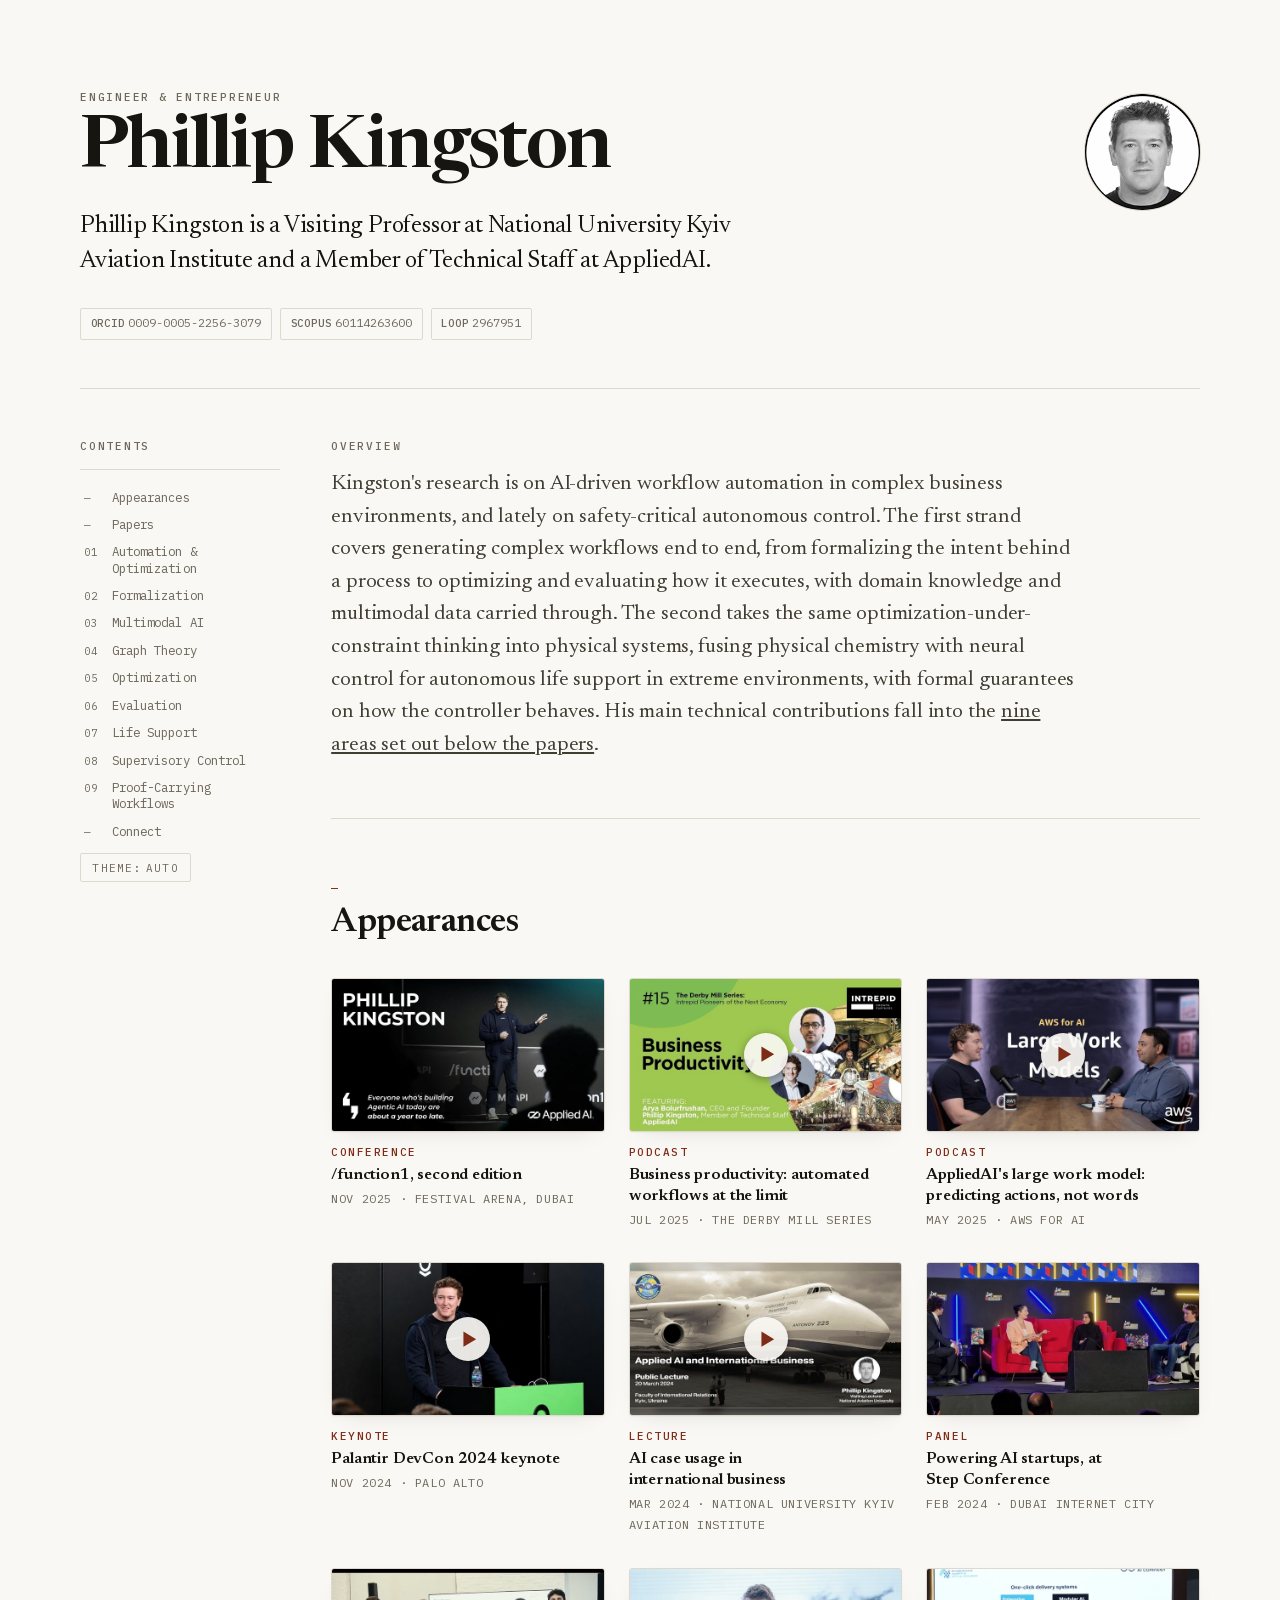
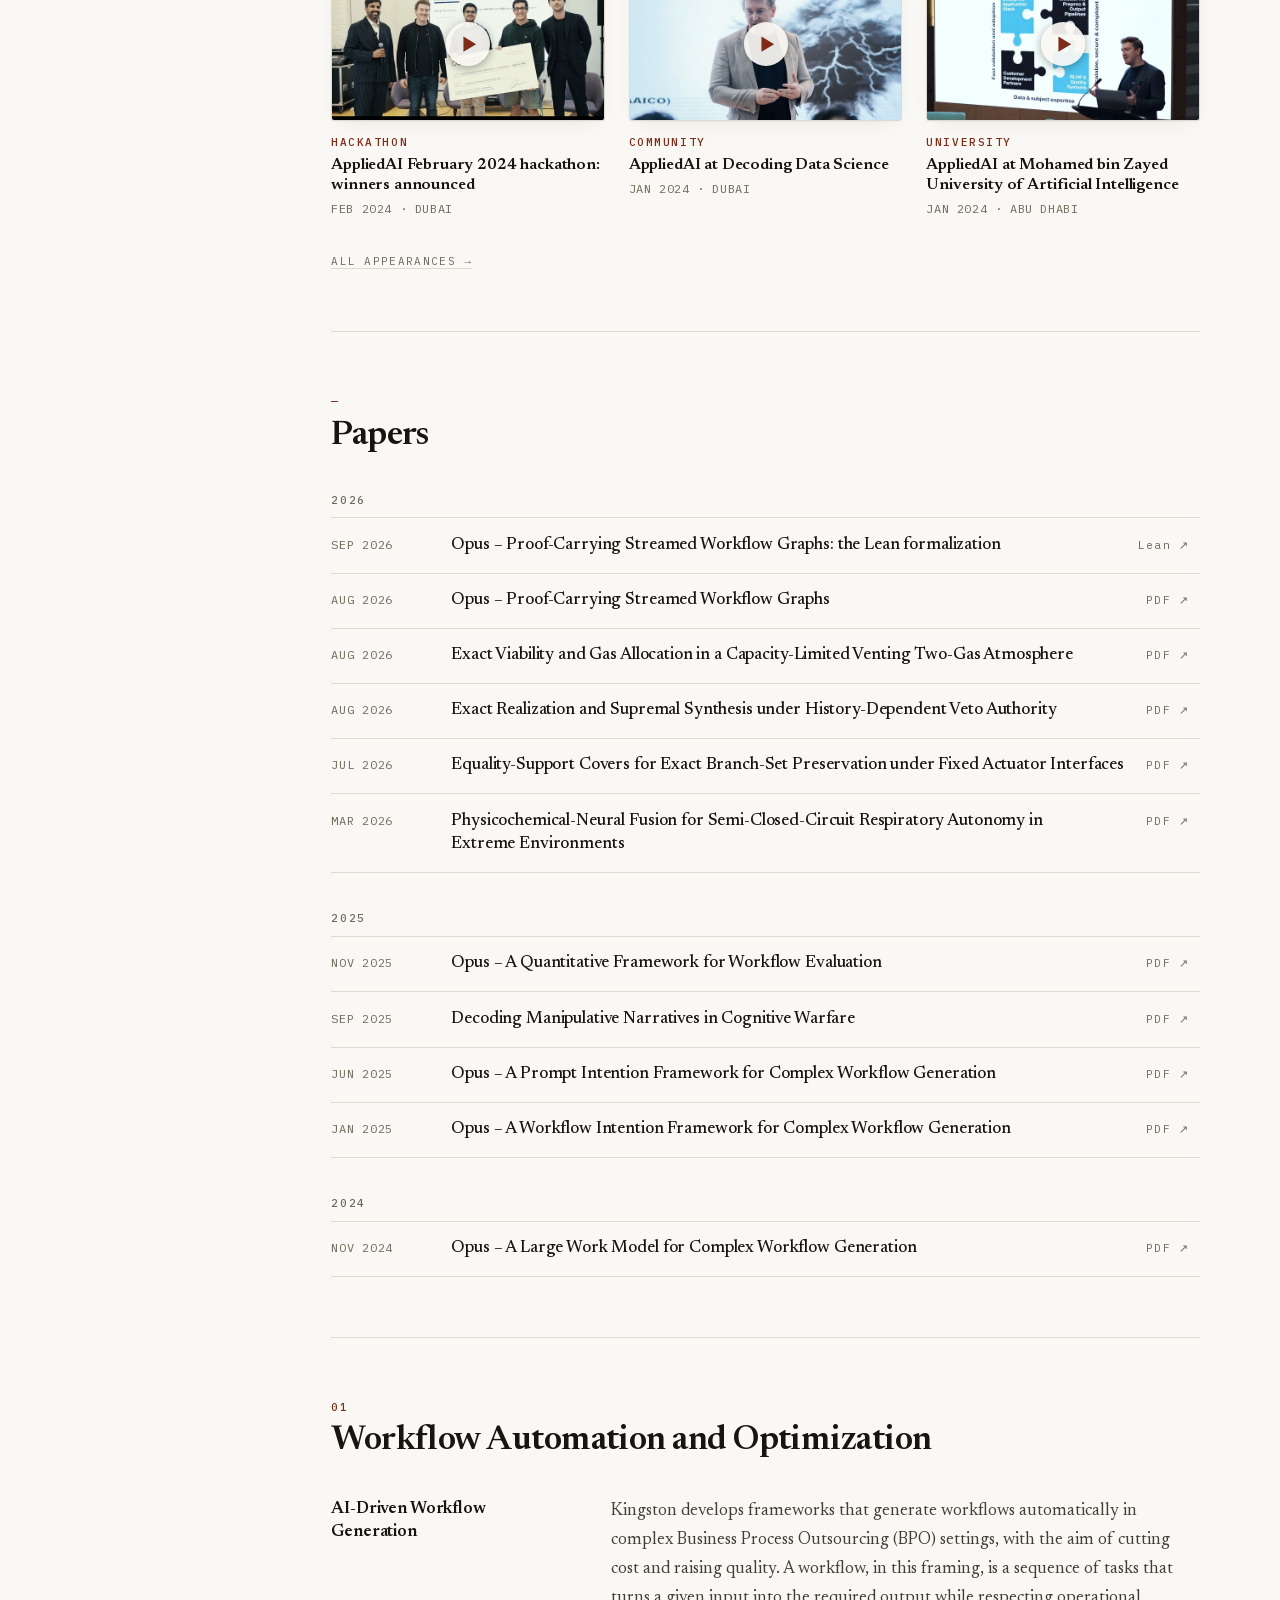
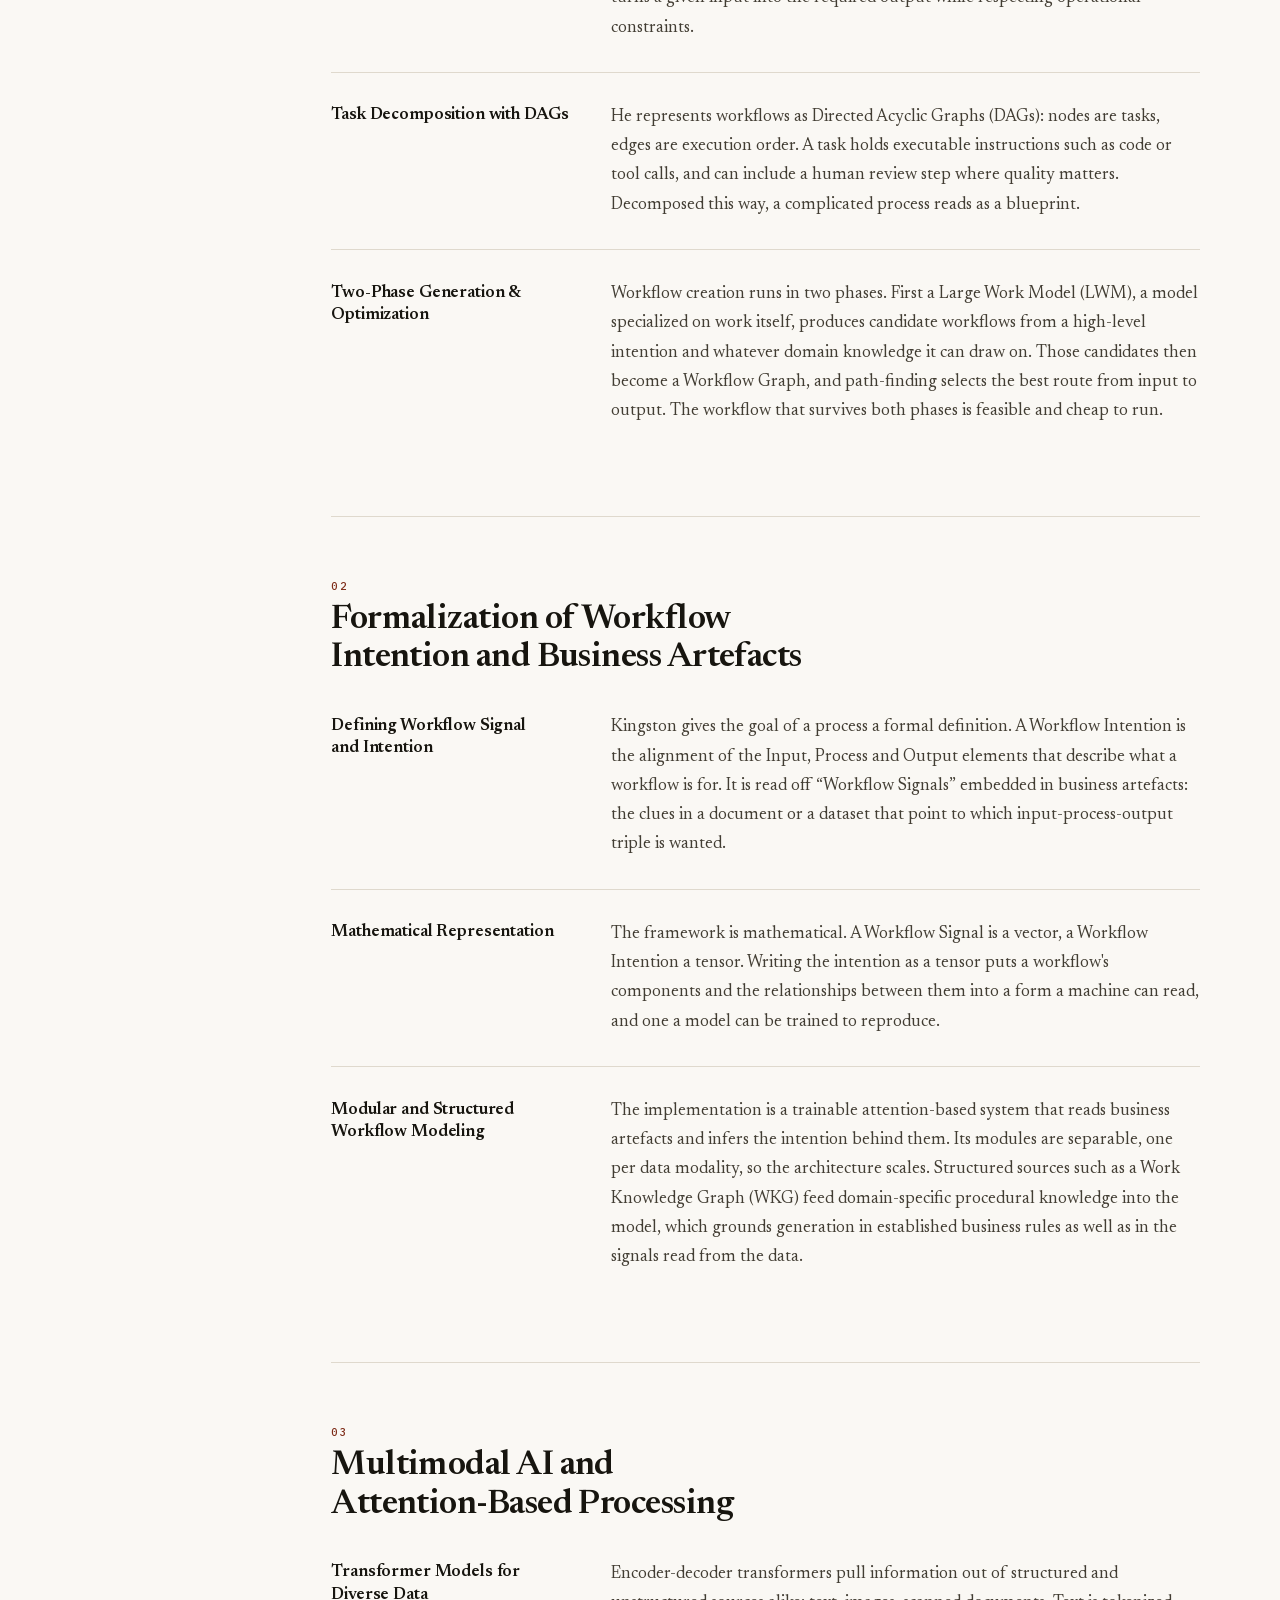
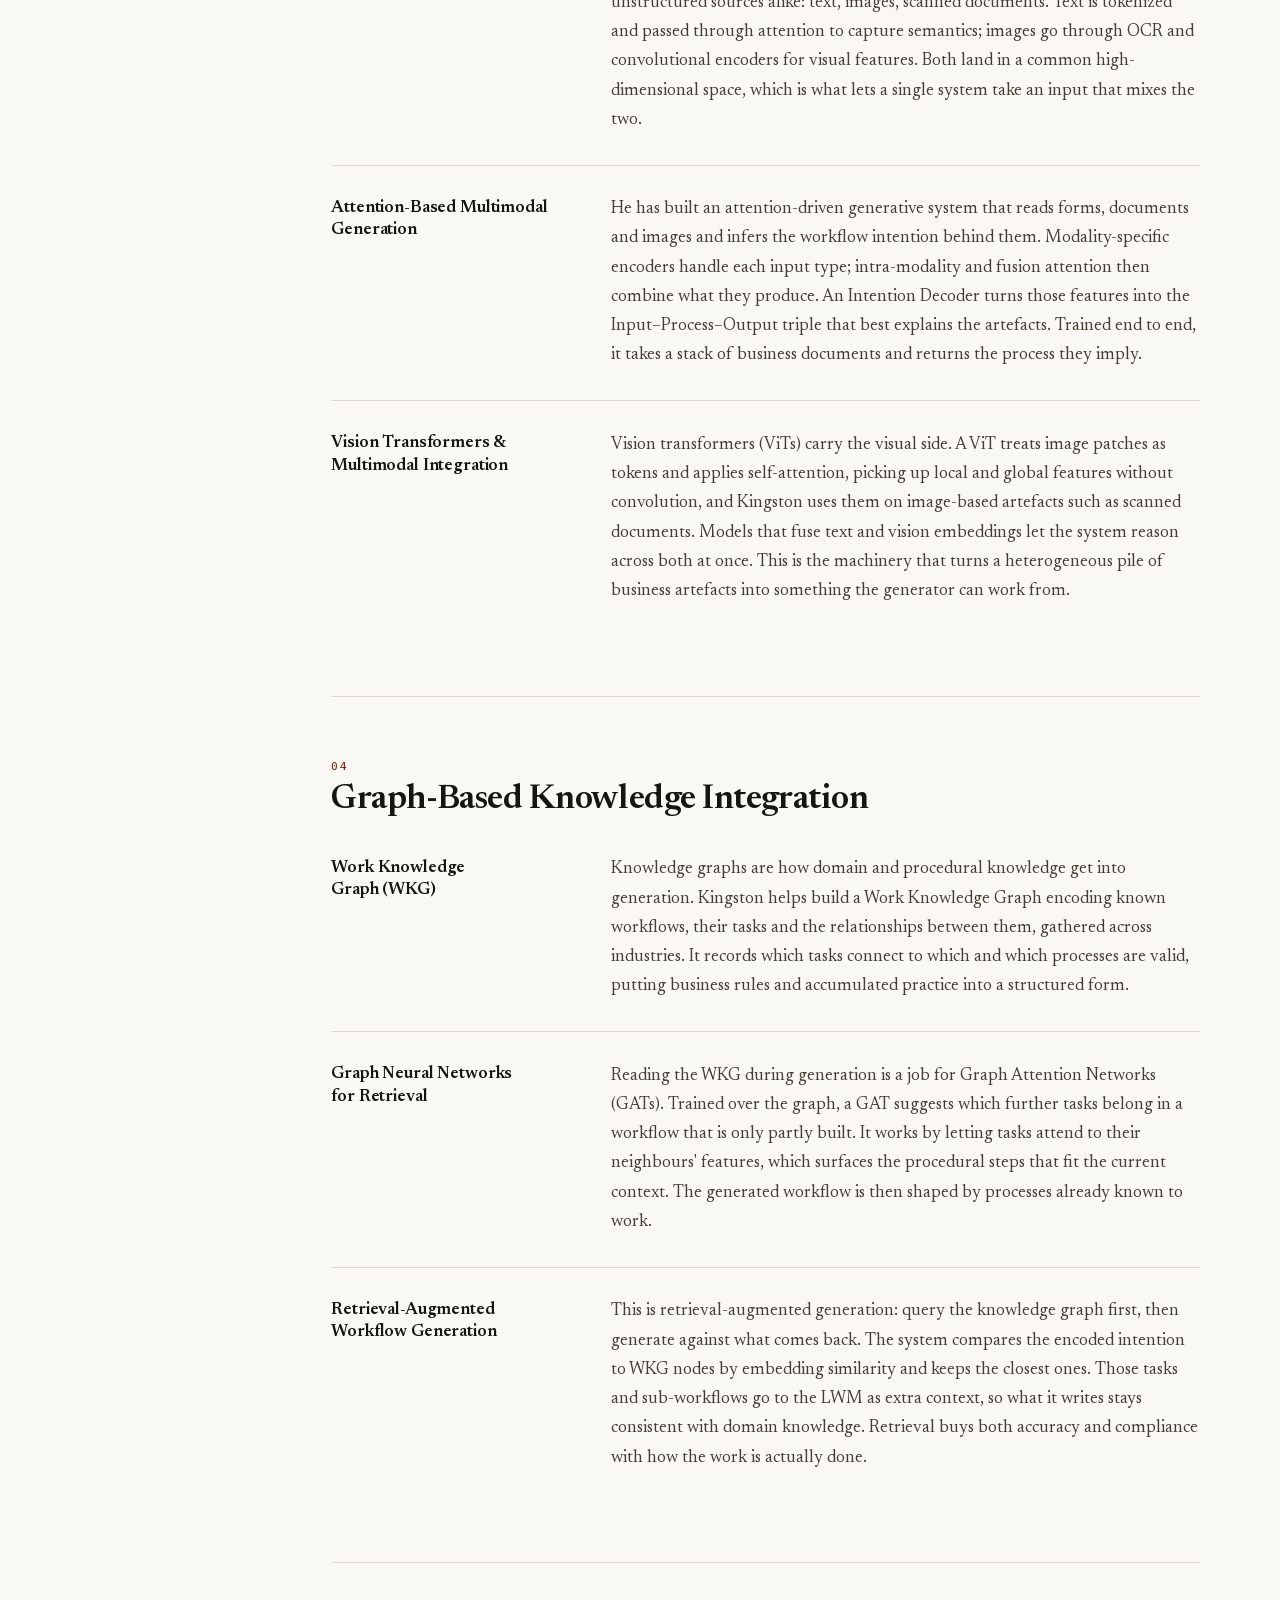
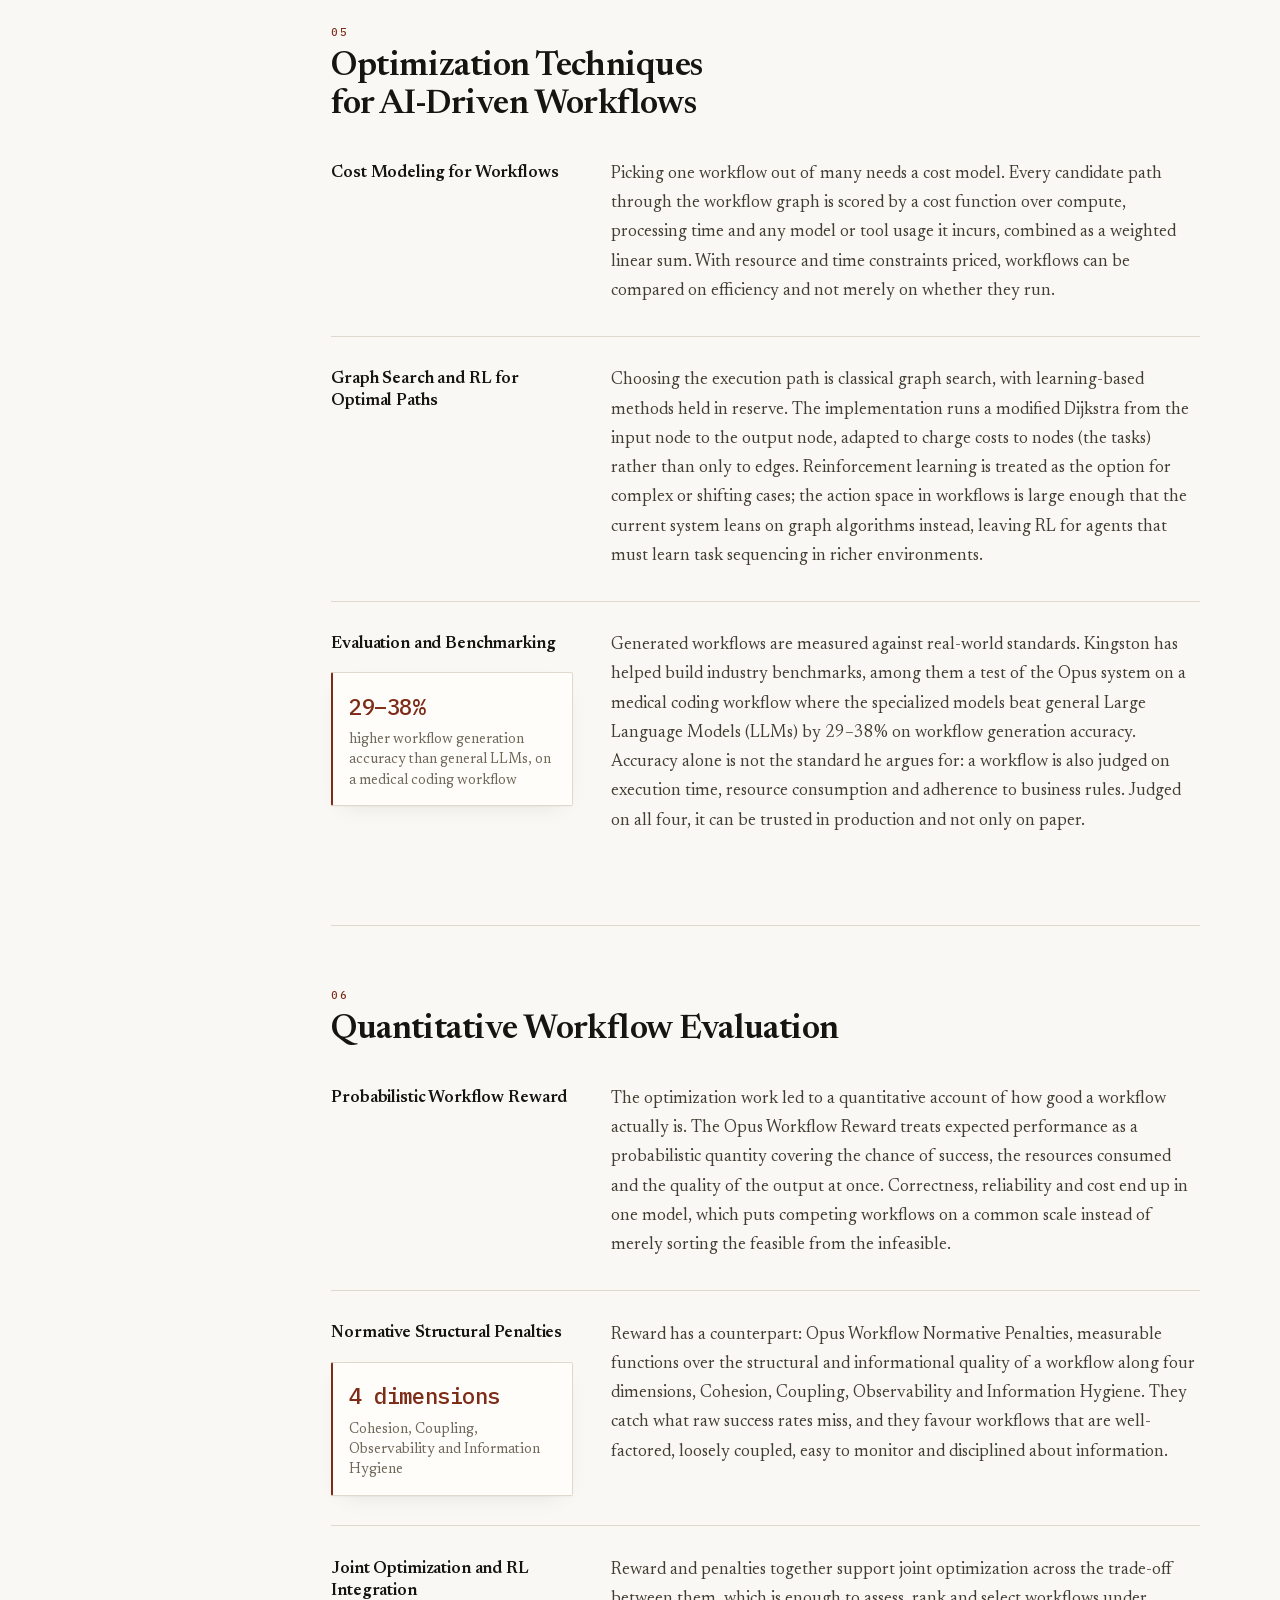
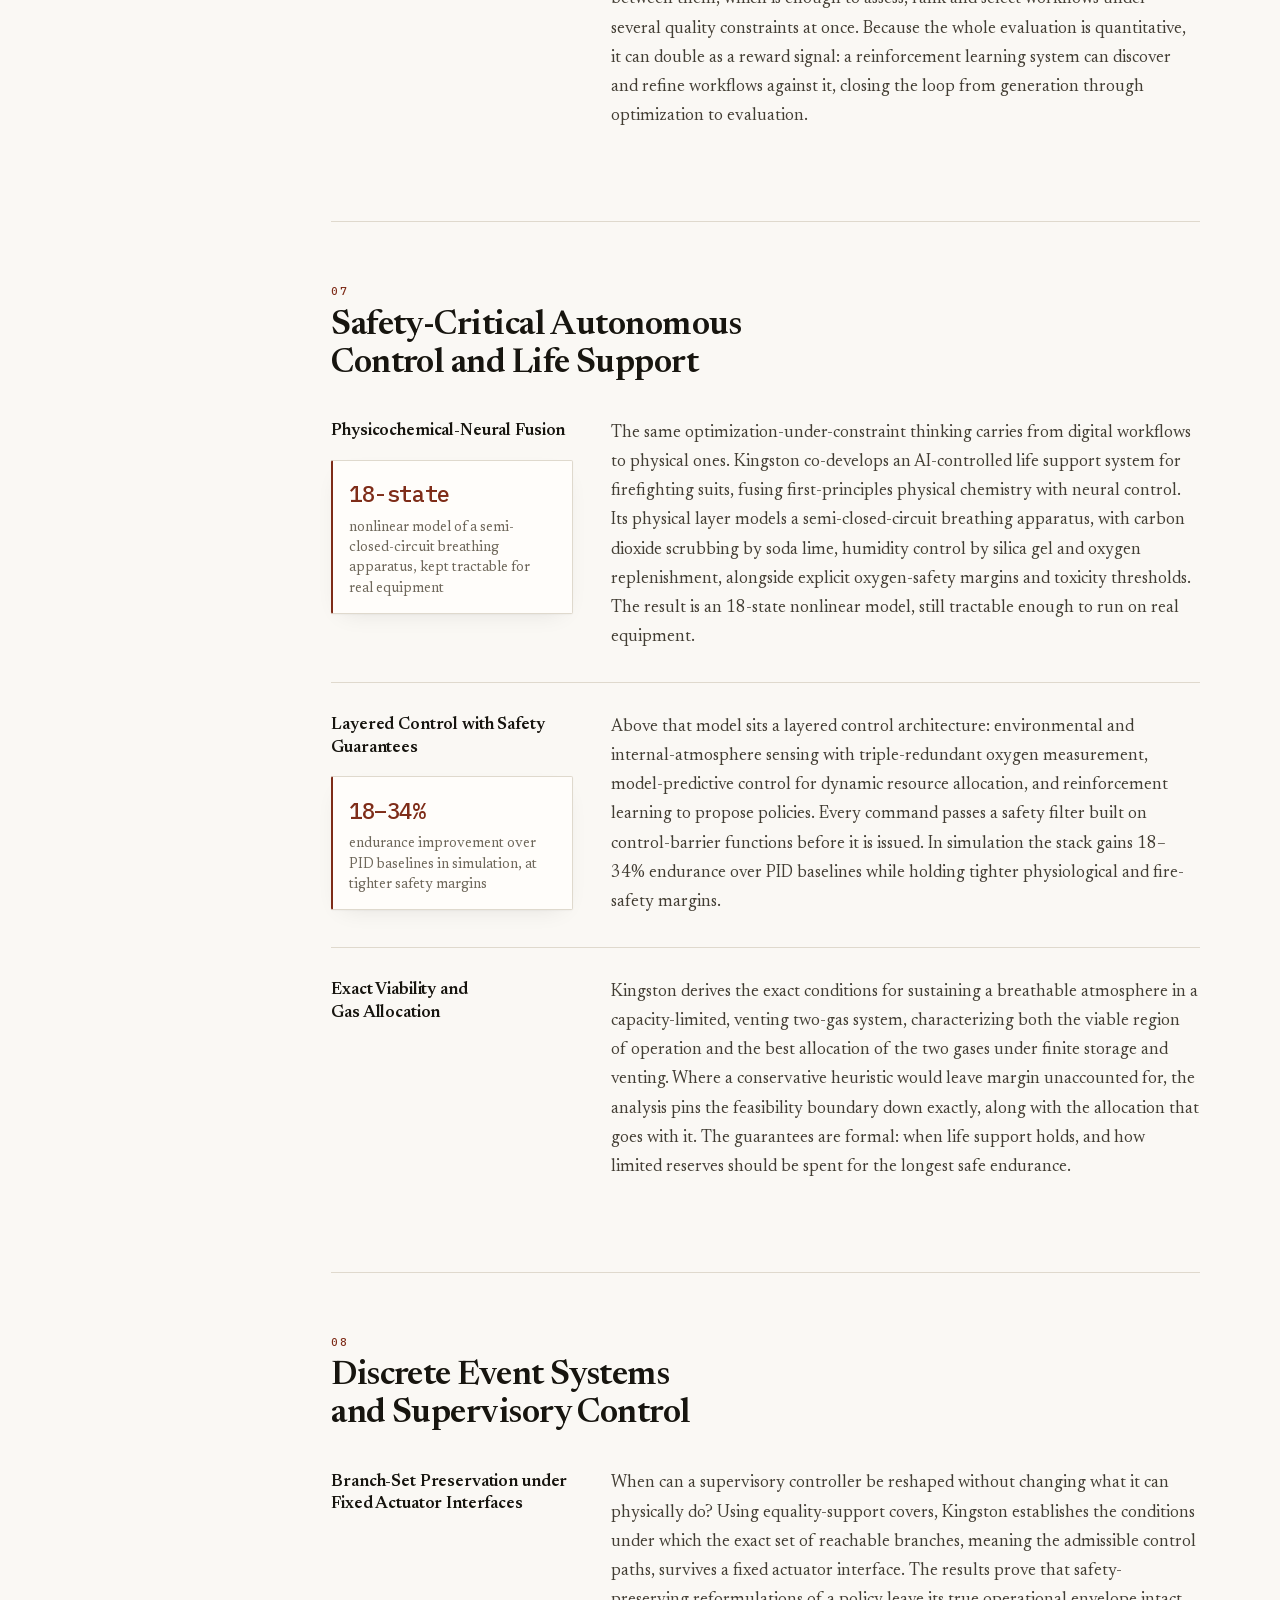
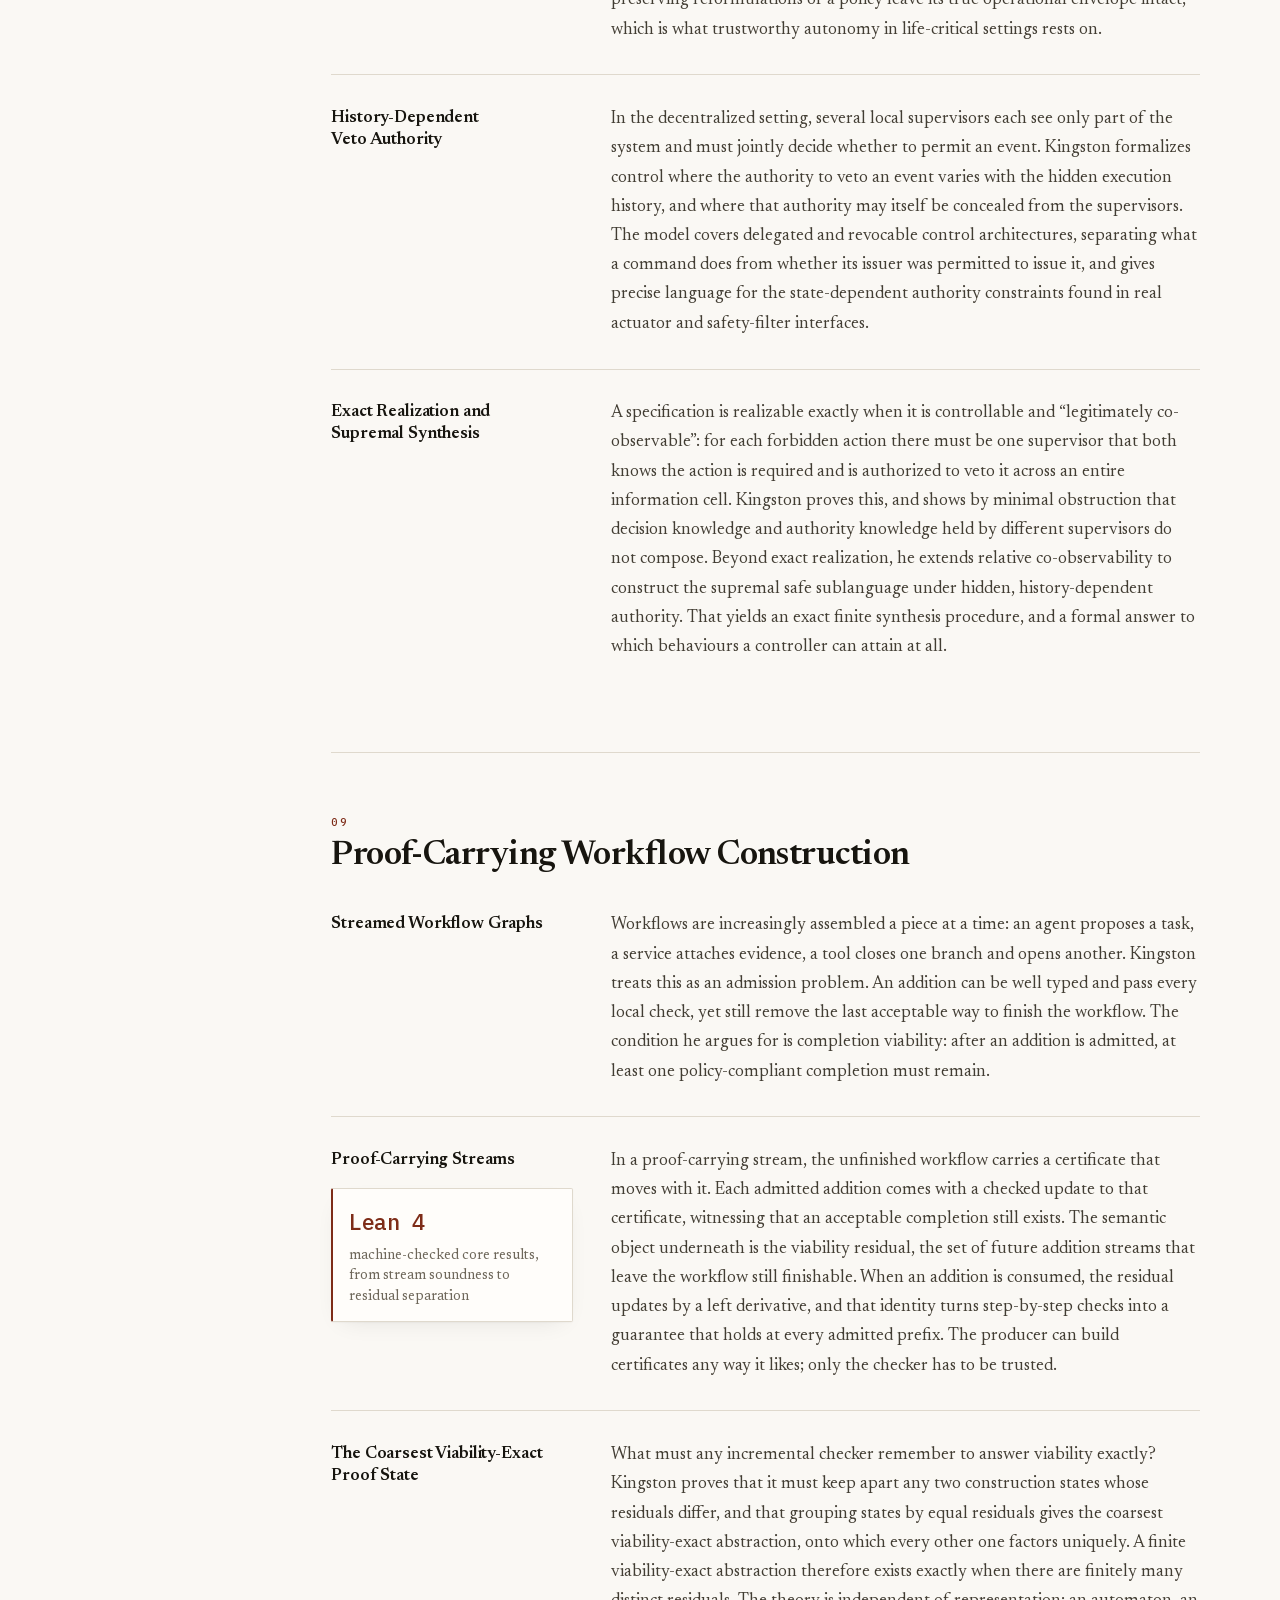
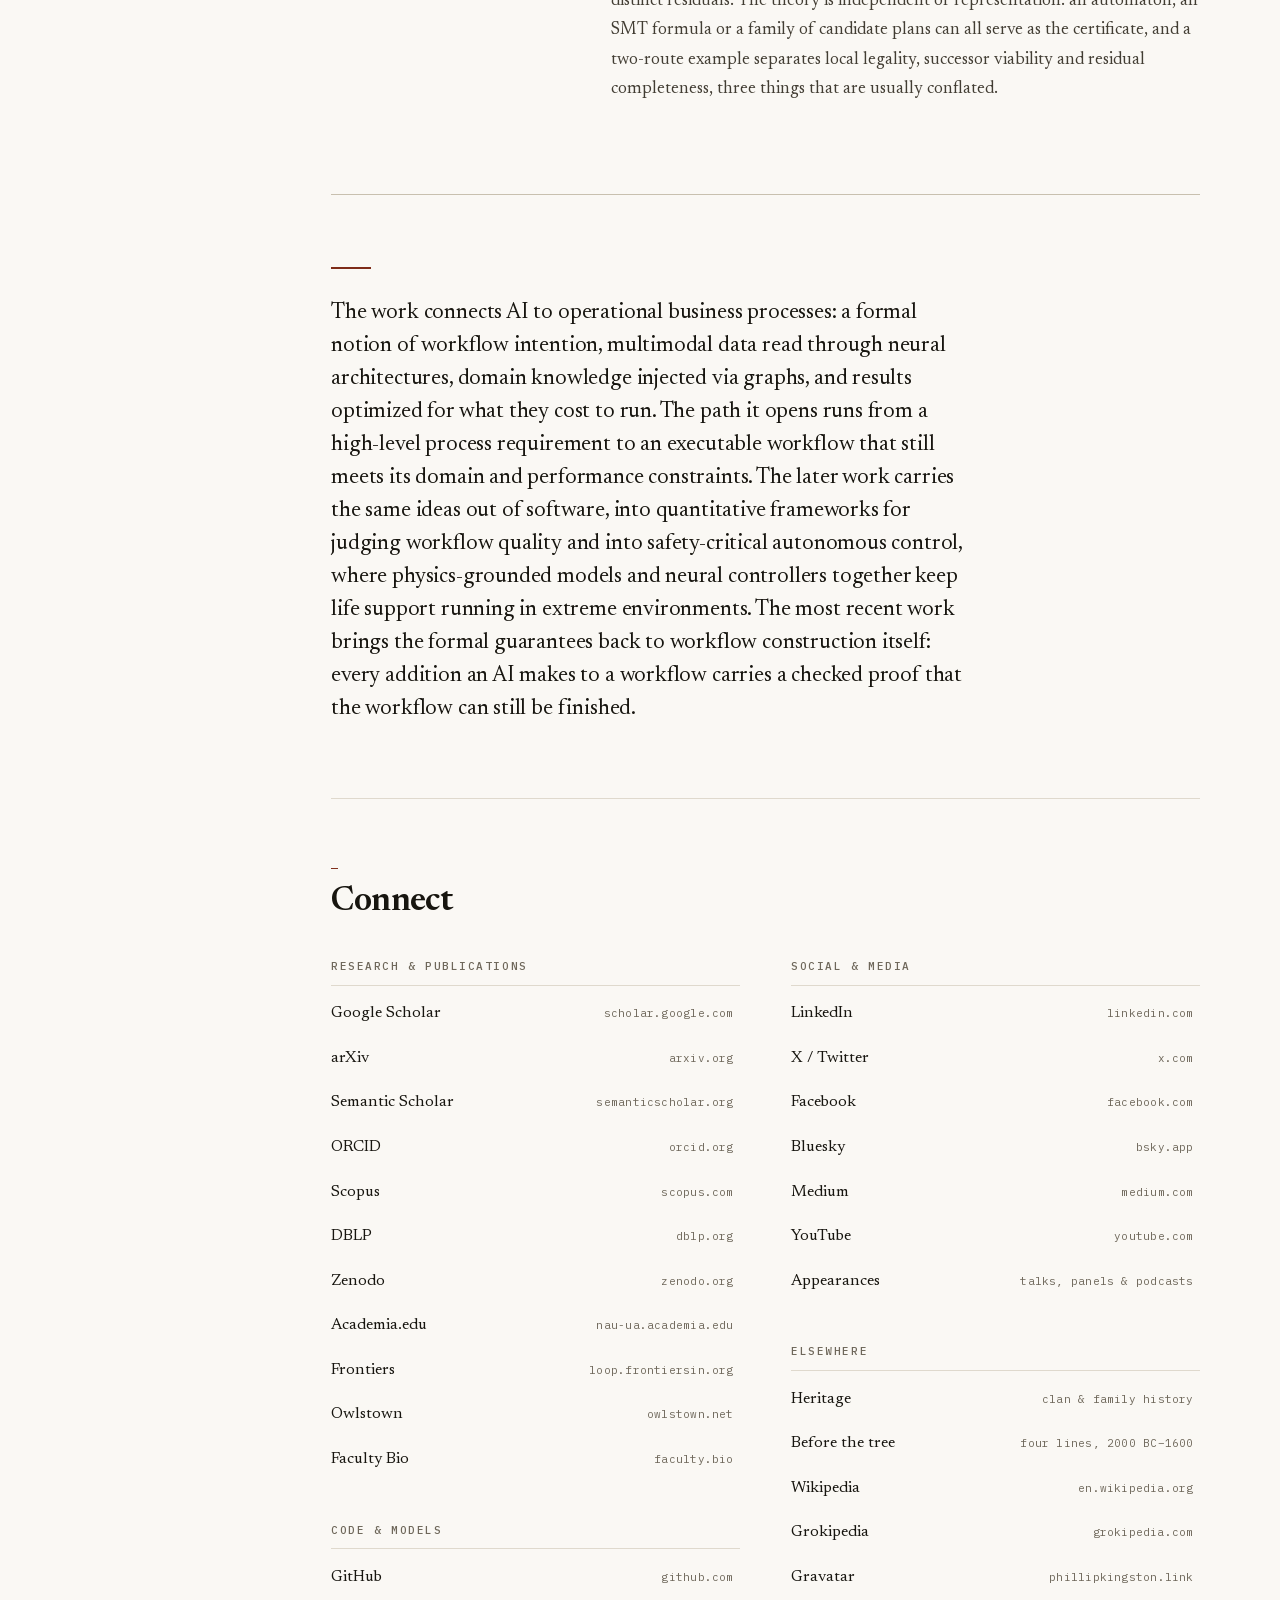
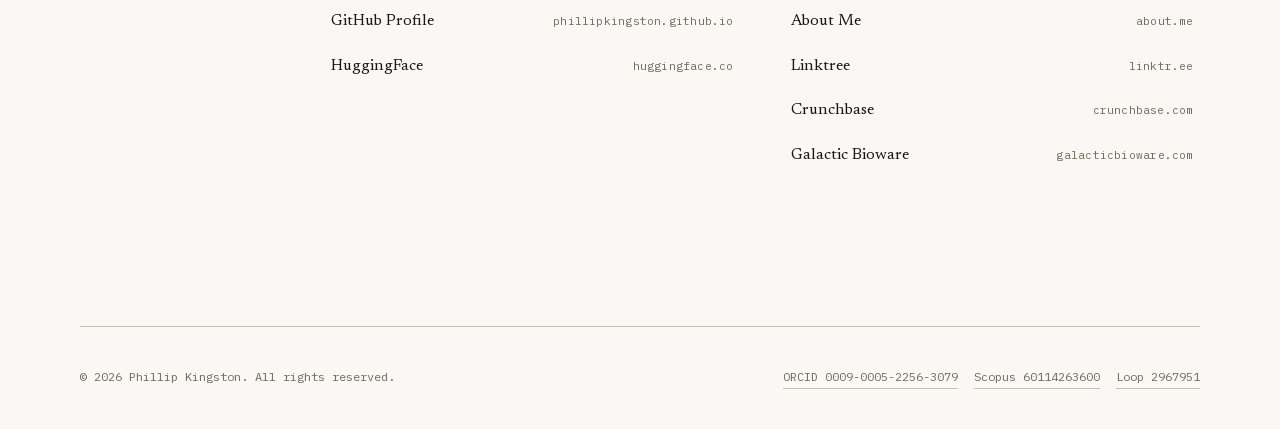
==== commit 4227a220: "Connect: the two encyclopedia entries Wikipedia and Grokipedia lead the Elsewhere group, ahead of th" ====
--- a/index.html
+++ b/index.html
@@ -532,6 +532,8 @@
                             <ul class="links">
                                 <li><a href="/heritage/"><span class="links__name">Heritage</span><span class="links__host">clan &amp; family history</span></a>
                             <a href="/heritage/history/"><span class="links__name">Before the tree</span><span class="links__host">four lines, 2000 BC&#8211;1600</span></a></li>
+                                <li><a href="https://en.wikipedia.org/wiki/Phillip_Kingston" target="_blank" rel="noopener"><span class="links__name">Wikipedia</span><span class="links__host">en.wikipedia.org</span></a></li>
+                                <li><a href="https://grokipedia.com/page/phillip_kingston" target="_blank" rel="noopener"><span class="links__name">Grokipedia</span><span class="links__host">grokipedia.com</span></a></li>
                                 <li><a href="https://phillipkingston.link/" target="_blank" rel="noopener"><span class="links__name">Gravatar</span><span class="links__host">phillipkingston.link</span></a></li>
                                 <li><a href="https://about.me/phillipkingston" target="_blank" rel="noopener"><span class="links__name">About Me</span><span class="links__host">about.me</span></a></li>
                                 <li><a href="https://linktr.ee/phillipkingston" target="_blank" rel="noopener"><span class="links__name">Linktree</span><span class="links__host">linktr.ee</span></a></li>
@@ -583,6 +585,8 @@
         }
       ],
       "sameAs": [
+        "https://en.wikipedia.org/wiki/Phillip_Kingston",
+        "https://grokipedia.com/page/phillip_kingston",
         "https://orcid.org/0009-0005-2256-3079",
         "https://www.scopus.com/pages/authors/60114263600",
         "https://scholar.google.com/citations?user=jMYmIFkAAAAJ",
